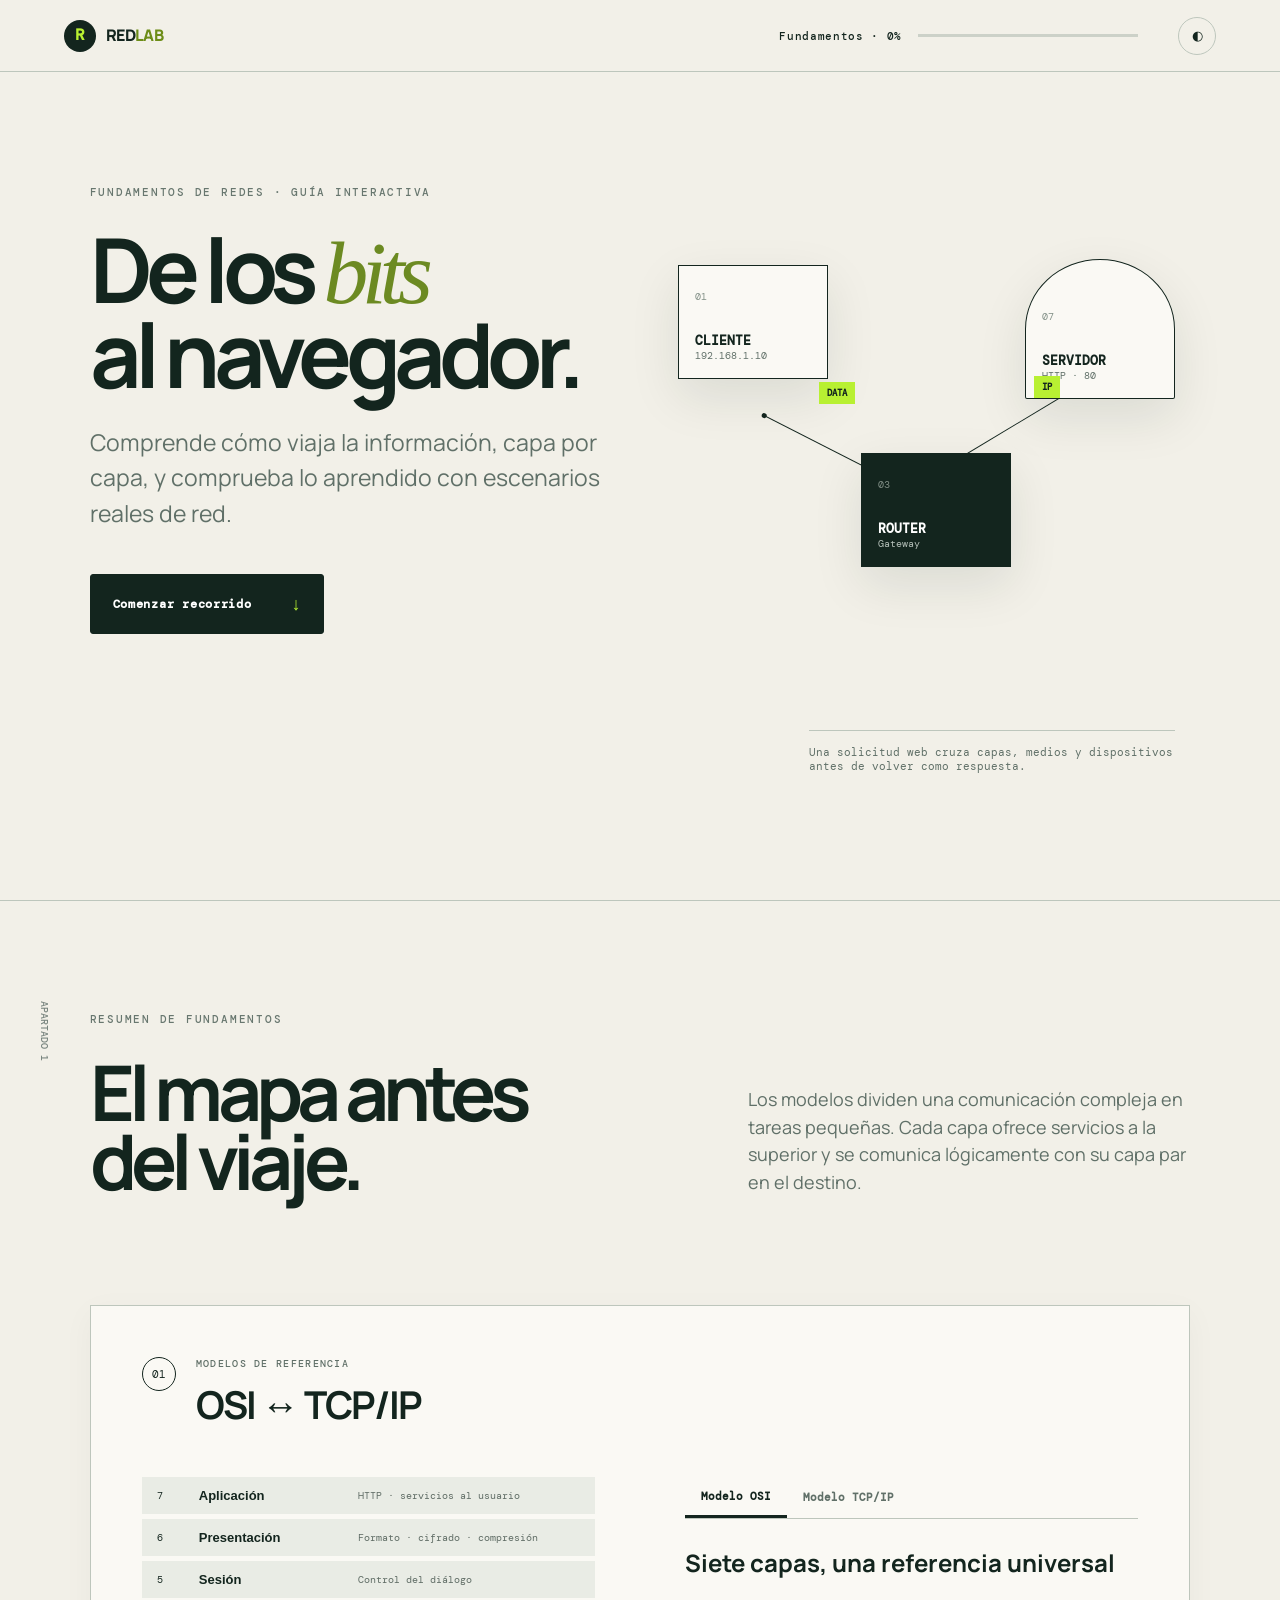
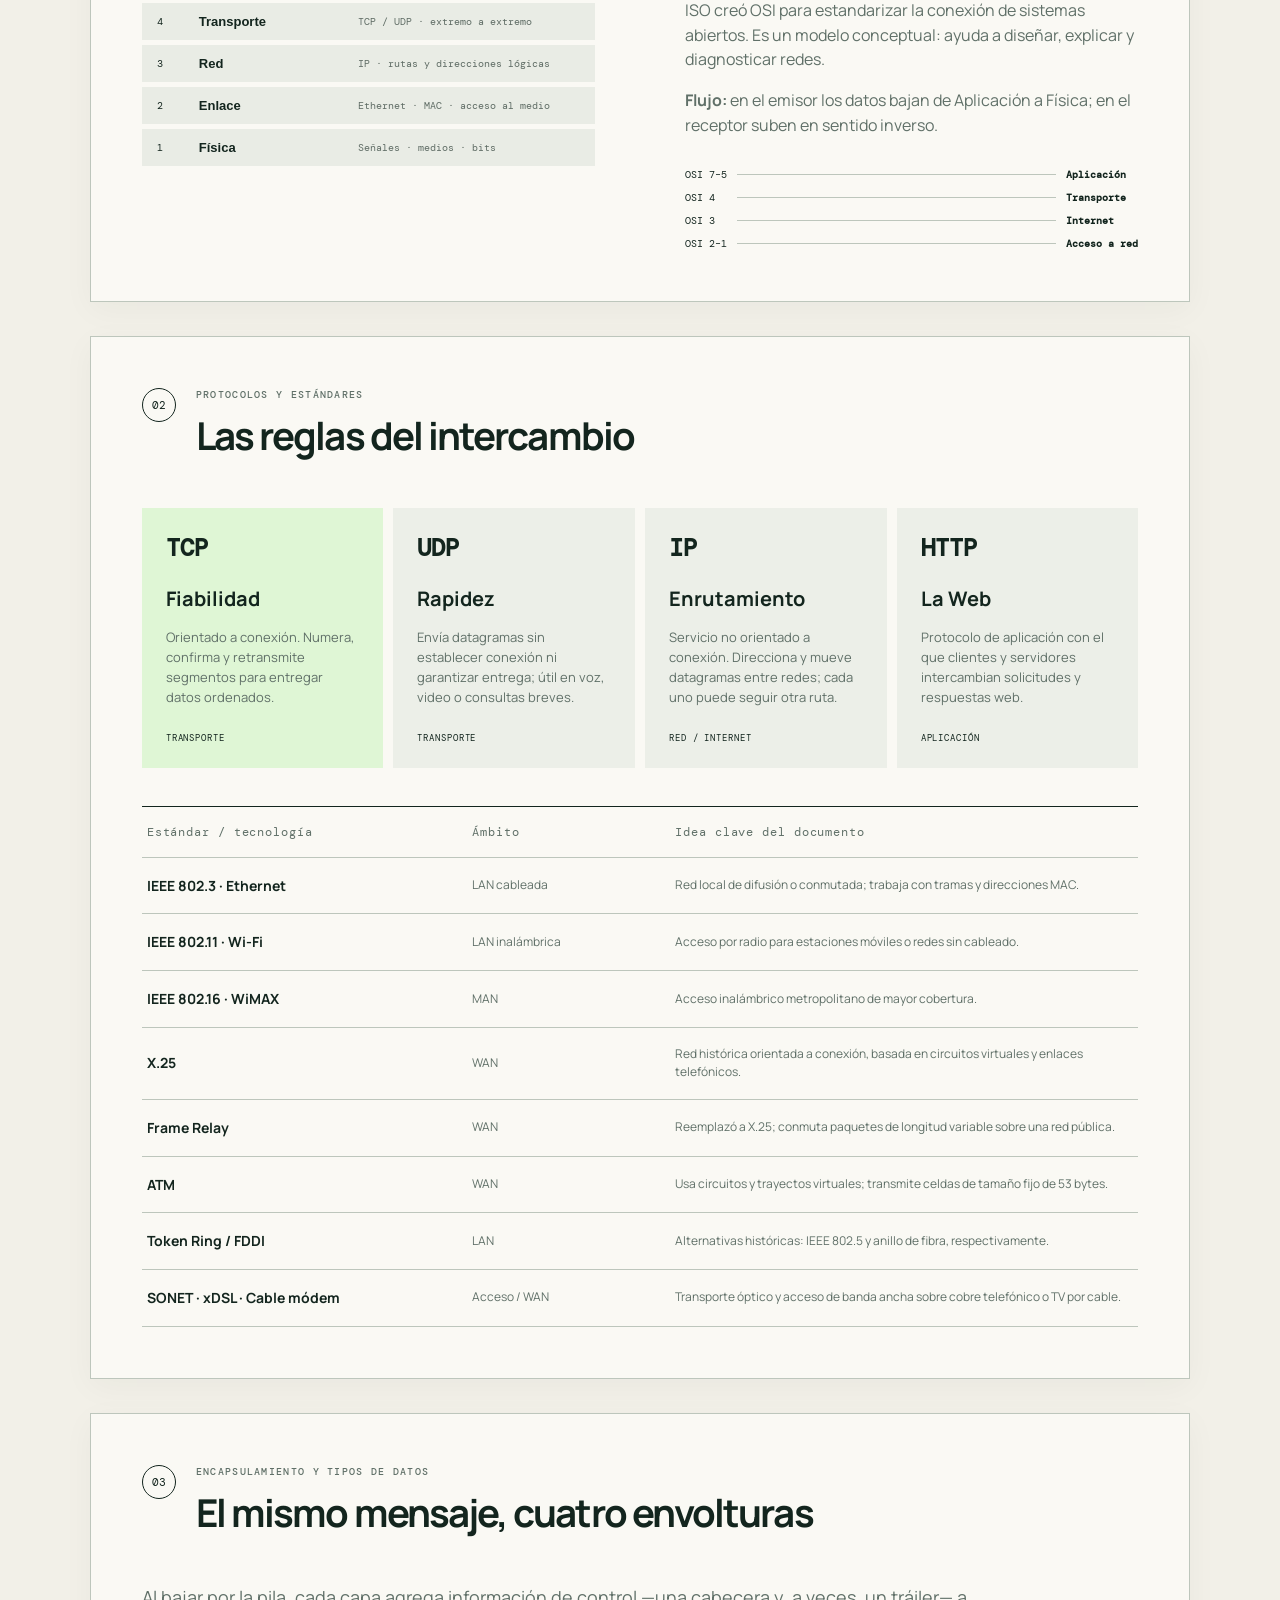
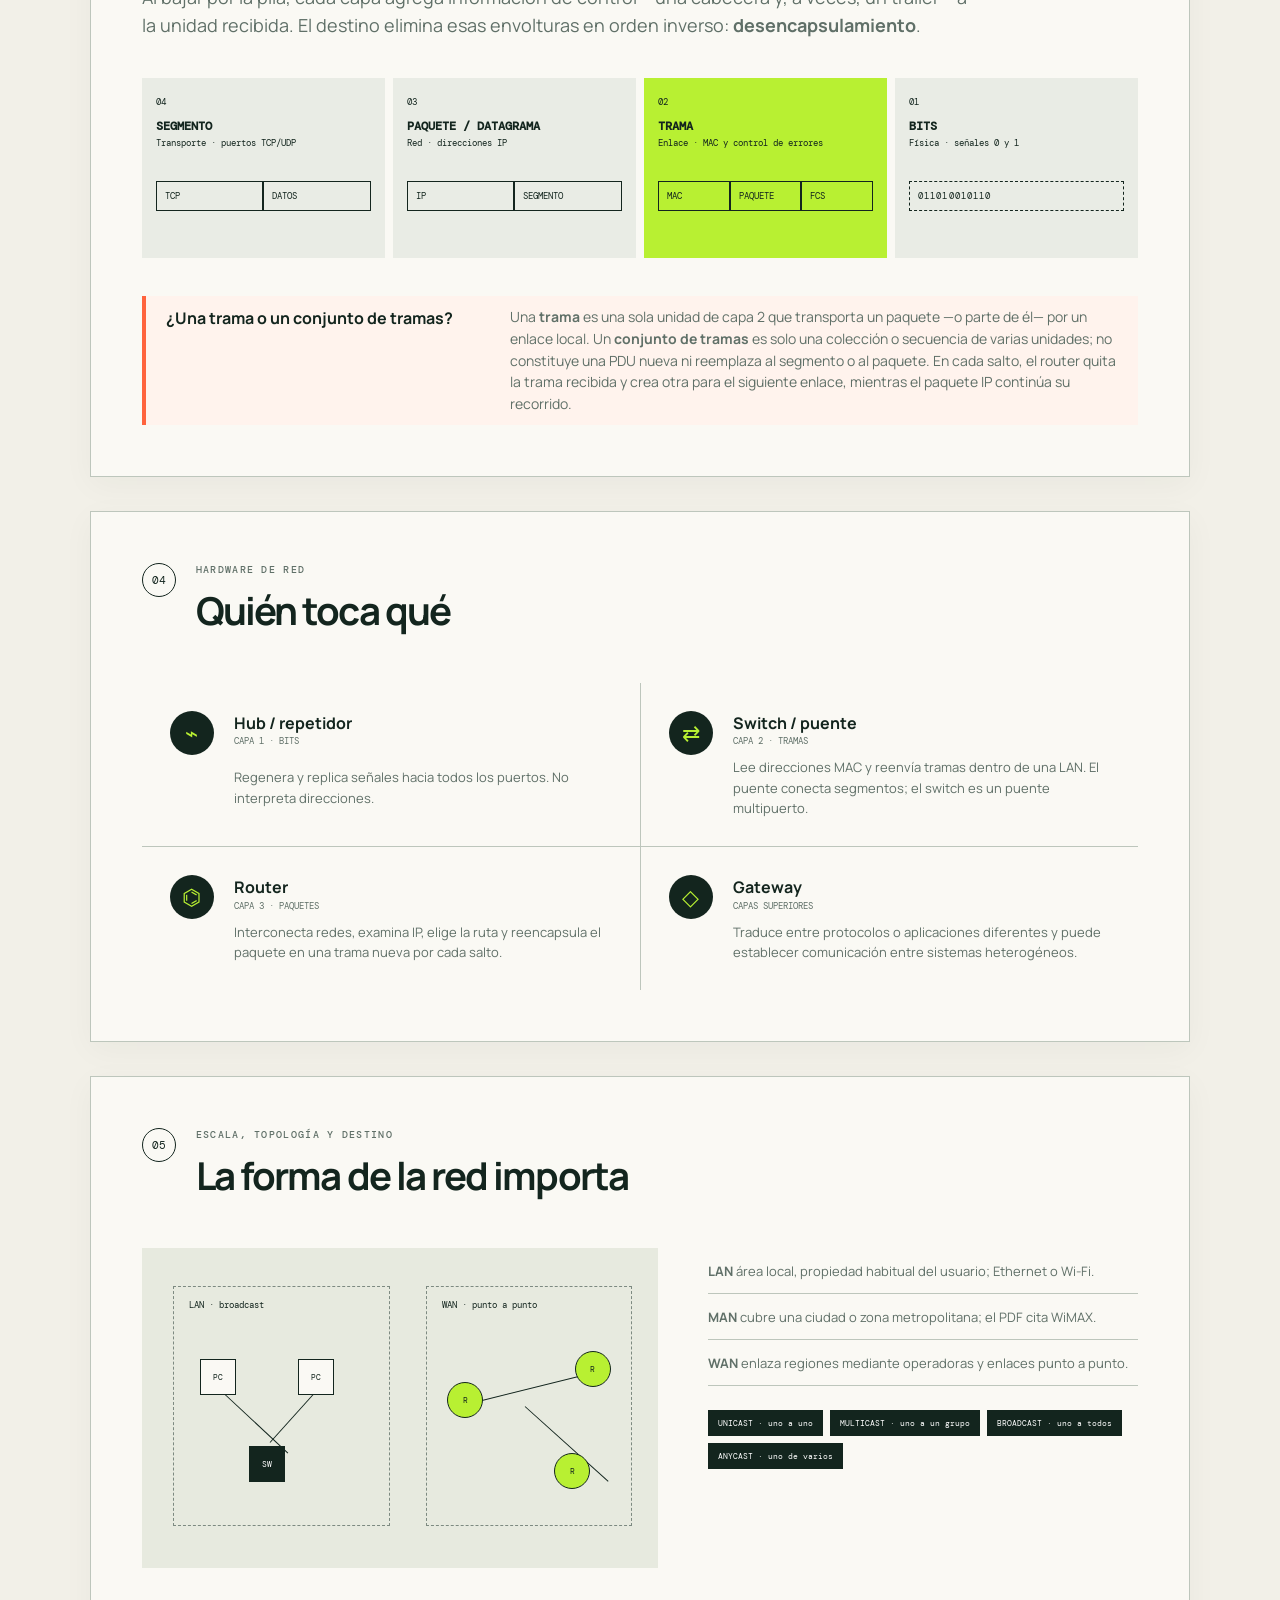
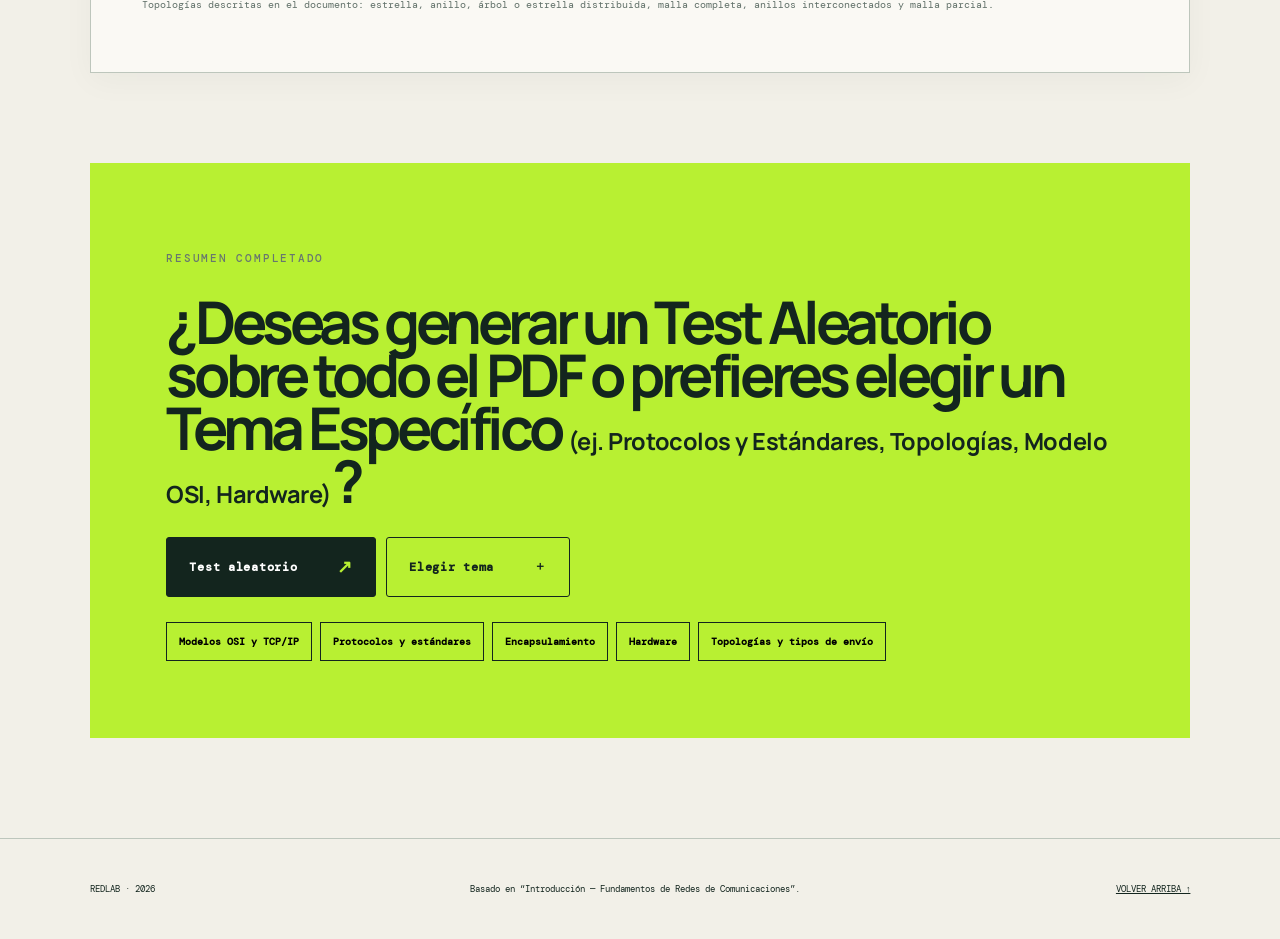
==== index.html @ c9859f7b "Create interactive networks study app" ====
<!doctype html>
<html lang="es">
<head>
  <meta charset="UTF-8" />
  <meta name="viewport" content="width=device-width, initial-scale=1.0" />
  <meta name="description" content="Aplicación interactiva de estudio basada en Introducción: Fundamentos de Redes de Comunicaciones." />
  <title>RedLab · Fundamentos de Redes</title>
  <link rel="preconnect" href="https://fonts.googleapis.com">
  <link rel="preconnect" href="https://fonts.gstatic.com" crossorigin>
  <link href="https://fonts.googleapis.com/css2?family=DM+Mono:wght@400;500&family=Manrope:wght@400;500;600;700;800&display=swap" rel="stylesheet">
  <link rel="stylesheet" href="styles.css" />
</head>
<body>
  <header class="topbar">
    <a class="brand" href="#inicio" aria-label="Ir al inicio"><span class="brand-mark">R</span><span>RED<span>LAB</span></span></a>
    <div class="progress-wrap" aria-label="Progreso de estudio">
      <span id="progressLabel">Fundamentos · 0%</span>
      <div class="progress"><span id="progressBar"></span></div>
    </div>
    <button class="icon-button" id="themeToggle" aria-label="Cambiar tema" title="Cambiar tema">◐</button>
  </header>

  <main>
    <section class="hero" id="inicio">
      <div class="hero-copy">
        <p class="eyebrow">FUNDAMENTOS DE REDES · GUÍA INTERACTIVA</p>
        <h1>De los <em>bits</em><br>al navegador.</h1>
        <p class="hero-lead">Comprende cómo viaja la información, capa por capa, y comprueba lo aprendido con escenarios reales de red.</p>
        <a class="primary-button" href="#fundamentos">Comenzar recorrido <span>↓</span></a>
      </div>
      <div class="hero-visual" aria-label="Animación del recorrido de un paquete por una red">
        <div class="node client"><span>01</span><b>CLIENTE</b><small>192.168.1.10</small></div>
        <div class="network-line line-a"><i></i></div>
        <div class="node router"><span>03</span><b>ROUTER</b><small>Gateway</small></div>
        <div class="network-line line-b"><i></i></div>
        <div class="node server"><span>07</span><b>SERVIDOR</b><small>HTTP · 80</small></div>
        <div class="packet packet-a">DATA</div><div class="packet packet-b">IP</div>
        <p class="visual-note">Una solicitud web cruza capas, medios y dispositivos antes de volver como respuesta.</p>
      </div>
    </section>

    <section class="section" id="fundamentos">
      <div class="section-number">APARTADO 1</div>
      <div class="section-heading">
        <p class="eyebrow">RESUMEN DE FUNDAMENTOS</p>
        <h2>El mapa antes<br>del viaje.</h2>
        <p>Los modelos dividen una comunicación compleja en tareas pequeñas. Cada capa ofrece servicios a la superior y se comunica lógicamente con su capa par en el destino.</p>
      </div>

      <article class="model-card">
        <div class="card-title"><span>01</span><div><p>MODELOS DE REFERENCIA</p><h3>OSI ↔ TCP/IP</h3></div></div>
        <div class="model-grid">
          <div class="osi-stack" id="osiStack">
            <button data-layer="7"><span>7</span><b>Aplicación</b><small>HTTP · servicios al usuario</small></button>
            <button data-layer="6"><span>6</span><b>Presentación</b><small>Formato · cifrado · compresión</small></button>
            <button data-layer="5"><span>5</span><b>Sesión</b><small>Control del diálogo</small></button>
            <button data-layer="4"><span>4</span><b>Transporte</b><small>TCP / UDP · extremo a extremo</small></button>
            <button data-layer="3"><span>3</span><b>Red</b><small>IP · rutas y direcciones lógicas</small></button>
            <button data-layer="2"><span>2</span><b>Enlace</b><small>Ethernet · MAC · acceso al medio</small></button>
            <button data-layer="1"><span>1</span><b>Física</b><small>Señales · medios · bits</small></button>
          </div>
          <div class="model-explain">
            <div class="tabs" role="tablist"><button class="active" data-model="osi">Modelo OSI</button><button data-model="tcpip">Modelo TCP/IP</button></div>
            <div id="modelText">
              <h4>Siete capas, una referencia universal</h4>
              <p>ISO creó OSI para estandarizar la conexión de sistemas abiertos. Es un modelo conceptual: ayuda a diseñar, explicar y diagnosticar redes.</p>
              <p><strong>Flujo:</strong> en el emisor los datos bajan de Aplicación a Física; en el receptor suben en sentido inverso.</p>
            </div>
            <div class="mapping" aria-label="Equivalencia entre modelos">
              <span>OSI 7–5</span><i></i><b>Aplicación</b>
              <span>OSI 4</span><i></i><b>Transporte</b>
              <span>OSI 3</span><i></i><b>Internet</b>
              <span>OSI 2–1</span><i></i><b>Acceso a red</b>
            </div>
          </div>
        </div>
      </article>

      <article class="content-block">
        <div class="card-title"><span>02</span><div><p>PROTOCOLOS Y ESTÁNDARES</p><h3>Las reglas del intercambio</h3></div></div>
        <div class="protocol-grid">
          <div class="protocol-card accent"><code>TCP</code><h4>Fiabilidad</h4><p>Orientado a conexión. Numera, confirma y retransmite segmentos para entregar datos ordenados.</p><small>TRANSPORTE</small></div>
          <div class="protocol-card"><code>UDP</code><h4>Rapidez</h4><p>Envía datagramas sin establecer conexión ni garantizar entrega; útil en voz, video o consultas breves.</p><small>TRANSPORTE</small></div>
          <div class="protocol-card"><code>IP</code><h4>Enrutamiento</h4><p>Servicio no orientado a conexión. Direcciona y mueve datagramas entre redes; cada uno puede seguir otra ruta.</p><small>RED / INTERNET</small></div>
          <div class="protocol-card"><code>HTTP</code><h4>La Web</h4><p>Protocolo de aplicación con el que clientes y servidores intercambian solicitudes y respuestas web.</p><small>APLICACIÓN</small></div>
        </div>
        <div class="standards-table">
          <div class="table-head"><span>Estándar / tecnología</span><span>Ámbito</span><span>Idea clave del documento</span></div>
          <div><b>IEEE 802.3 · Ethernet</b><span>LAN cableada</span><p>Red local de difusión o conmutada; trabaja con tramas y direcciones MAC.</p></div>
          <div><b>IEEE 802.11 · Wi‑Fi</b><span>LAN inalámbrica</span><p>Acceso por radio para estaciones móviles o redes sin cableado.</p></div>
          <div><b>IEEE 802.16 · WiMAX</b><span>MAN</span><p>Acceso inalámbrico metropolitano de mayor cobertura.</p></div>
          <div><b>X.25</b><span>WAN</span><p>Red histórica orientada a conexión, basada en circuitos virtuales y enlaces telefónicos.</p></div>
          <div><b>Frame Relay</b><span>WAN</span><p>Reemplazó a X.25; conmuta paquetes de longitud variable sobre una red pública.</p></div>
          <div><b>ATM</b><span>WAN</span><p>Usa circuitos y trayectos virtuales; transmite celdas de tamaño fijo de 53 bytes.</p></div>
          <div><b>Token Ring / FDDI</b><span>LAN</span><p>Alternativas históricas: IEEE 802.5 y anillo de fibra, respectivamente.</p></div>
          <div><b>SONET · xDSL · Cable módem</b><span>Acceso / WAN</span><p>Transporte óptico y acceso de banda ancha sobre cobre telefónico o TV por cable.</p></div>
        </div>
      </article>

      <article class="content-block encapsulation">
        <div class="card-title"><span>03</span><div><p>ENCAPSULAMIENTO Y TIPOS DE DATOS</p><h3>El mismo mensaje, cuatro envolturas</h3></div></div>
        <p class="wide-copy">Al bajar por la pila, cada capa agrega información de control —una cabecera y, a veces, un tráiler— a la unidad recibida. El destino elimina esas envolturas en orden inverso: <strong>desencapsulamiento</strong>.</p>
        <div class="pdu-flow">
          <div><span>04</span><b>SEGMENTO</b><small>Transporte · puertos TCP/UDP</small><i class="segment-shape"><u>TCP</u><u>DATOS</u></i></div>
          <div><span>03</span><b>PAQUETE / DATAGRAMA</b><small>Red · direcciones IP</small><i class="packet-shape"><u>IP</u><u>SEGMENTO</u></i></div>
          <div class="highlight"><span>02</span><b>TRAMA</b><small>Enlace · MAC y control de errores</small><i class="frame-shape"><u>MAC</u><u>PAQUETE</u><u>FCS</u></i></div>
          <div><span>01</span><b>BITS</b><small>Física · señales 0 y 1</small><i class="bits-shape">011010010110</i></div>
        </div>
        <div class="callout"><b>¿Una trama o un conjunto de tramas?</b><p>Una <strong>trama</strong> es una sola unidad de capa 2 que transporta un paquete —o parte de él— por un enlace local. Un <strong>conjunto de tramas</strong> es solo una colección o secuencia de varias unidades; no constituye una PDU nueva ni reemplaza al segmento o al paquete. En cada salto, el router quita la trama recibida y crea otra para el siguiente enlace, mientras el paquete IP continúa su recorrido.</p></div>
      </article>

      <article class="content-block">
        <div class="card-title"><span>04</span><div><p>HARDWARE DE RED</p><h3>Quién toca qué</h3></div></div>
        <div class="device-map">
          <div class="device"><span class="device-icon">⌁</span><div><b>Hub / repetidor</b><small>CAPA 1 · BITS</small></div><p>Regenera y replica señales hacia todos los puertos. No interpreta direcciones.</p></div>
          <div class="device"><span class="device-icon">⇄</span><div><b>Switch / puente</b><small>CAPA 2 · TRAMAS</small></div><p>Lee direcciones MAC y reenvía tramas dentro de una LAN. El puente conecta segmentos; el switch es un puente multipuerto.</p></div>
          <div class="device"><span class="device-icon">⌬</span><div><b>Router</b><small>CAPA 3 · PAQUETES</small></div><p>Interconecta redes, examina IP, elige la ruta y reencapsula el paquete en una trama nueva por cada salto.</p></div>
          <div class="device"><span class="device-icon">◇</span><div><b>Gateway</b><small>CAPAS SUPERIORES</small></div><p>Traduce entre protocolos o aplicaciones diferentes y puede establecer comunicación entre sistemas heterogéneos.</p></div>
        </div>
      </article>

      <article class="content-block topology-block">
        <div class="card-title"><span>05</span><div><p>ESCALA, TOPOLOGÍA Y DESTINO</p><h3>La forma de la red importa</h3></div></div>
        <div class="topology-layout">
          <div class="mini-network" aria-label="Diagrama LAN conectada a WAN">
            <div class="lan-zone"><b>LAN · broadcast</b><i class="pc p1">PC</i><i class="pc p2">PC</i><i class="switch-dot">SW</i><span class="wire w1"></span><span class="wire w2"></span></div>
            <div class="wan-zone"><b>WAN · punto a punto</b><i class="r r1">R</i><i class="r r2">R</i><i class="r r3">R</i><span class="route rt1"></span><span class="route rt2"></span></div>
          </div>
          <div class="destination-list">
            <p><b>LAN</b> área local, propiedad habitual del usuario; Ethernet o Wi‑Fi.</p>
            <p><b>MAN</b> cubre una ciudad o zona metropolitana; el PDF cita WiMAX.</p>
            <p><b>WAN</b> enlaza regiones mediante operadoras y enlaces punto a punto.</p>
            <div class="chips"><span>UNICAST · uno a uno</span><span>MULTICAST · uno a un grupo</span><span>BROADCAST · uno a todos</span><span>ANYCAST · uno de varios</span></div>
          </div>
        </div>
        <p class="footnote">Topologías descritas en el documento: estrella, anillo, árbol o estrella distribuida, malla completa, anillos interconectados y malla parcial.</p>
      </article>

      <div class="checkpoint" id="checkpoint">
        <p class="eyebrow">RESUMEN COMPLETADO</p>
        <h2>¿Deseas generar un Test Aleatorio sobre todo el PDF o prefieres elegir un Tema Específico <small>(ej. Protocolos y Estándares, Topologías, Modelo OSI, Hardware)</small>?</h2>
        <div class="choice-row">
          <button class="primary-button" data-choice="aleatorio">Test aleatorio <span>↗</span></button>
          <button class="secondary-button" id="showTopics">Elegir tema <span>＋</span></button>
        </div>
        <div class="topic-picker" id="topicPicker" hidden>
          <button data-choice="modelos">Modelos OSI y TCP/IP</button><button data-choice="protocolos">Protocolos y estándares</button><button data-choice="encapsulamiento">Encapsulamiento</button><button data-choice="hardware">Hardware</button><button data-choice="topologias">Topologías y tipos de envío</button>
        </div>
      </div>
    </section>

    <section class="section test-section" id="evaluacion" hidden>
      <div class="section-number">APARTADO 2</div>
      <div class="test-header"><div><p class="eyebrow">MÓDULO DE TEST Y EVALUACIÓN</p><h2 id="testTitle">Test aleatorio</h2></div><div class="score-pill"><span id="answeredCount">0</span>/<span id="questionCount">0</span> respondidas</div></div>
      <form id="quizForm" novalidate><div id="questions"></div><button class="primary-button submit-test" type="submit">Validar respuestas <span>→</span></button></form>
      <div id="results" hidden></div>
    </section>
  </main>

  <footer><span>REDLAB · 2026</span><p>Basado en “Introducción — Fundamentos de Redes de Comunicaciones”.</p><a href="#inicio">VOLVER ARRIBA ↑</a></footer>
  <script src="app.js"></script>
</body>
</html>
---- styles.css ----
:root{--ink:#13251e;--paper:#f2f0e8;--surface:#faf9f4;--green:#b8f032;--mint:#dff6d5;--line:#bdc6bc;--muted:#607068;--orange:#ff633d;--shadow:0 18px 50px rgba(19,37,30,.1)}*{box-sizing:border-box}html{scroll-behavior:smooth}body{margin:0;background:var(--paper);color:var(--ink);font-family:Manrope,sans-serif;line-height:1.55}.topbar{position:sticky;top:0;z-index:20;height:72px;display:flex;align-items:center;gap:40px;padding:0 max(24px,5vw);background:rgba(242,240,232,.9);backdrop-filter:blur(16px);border-bottom:1px solid var(--line)}.brand{display:flex;align-items:center;gap:10px;color:var(--ink);text-decoration:none;font-weight:800;letter-spacing:-.04em}.brand>span:last-child span{color:#6d8d18}.brand-mark{display:grid;place-items:center;width:32px;height:32px;background:var(--ink);color:var(--green);border-radius:50%;font-family:'DM Mono'}.progress-wrap{margin-left:auto;display:flex;align-items:center;gap:16px;font:500 11px 'DM Mono';letter-spacing:.06em}.progress{width:min(220px,20vw);height:3px;background:#ccd1c8}.progress span{display:block;width:0;height:100%;background:var(--ink);transition:.2s}.icon-button{border:1px solid var(--line);background:transparent;border-radius:50%;width:38px;height:38px;cursor:pointer;color:inherit}.hero{min-height:calc(100vh - 72px);display:grid;grid-template-columns:1.05fr .95fr;padding:8vw max(24px,7vw) 6vw;overflow:hidden}.eyebrow{font:500 11px 'DM Mono';letter-spacing:.16em;color:#68776f}.hero h1,.section-heading h2,.checkpoint h2,.test-header h2{font-size:clamp(52px,7vw,108px);line-height:.9;letter-spacing:-.075em;margin:30px 0}.hero h1 em{font-family:Georgia,serif;font-weight:400;color:#6c8a22}.hero-lead{max-width:570px;font-size:clamp(18px,1.8vw,25px);color:var(--muted);margin-bottom:42px}.primary-button,.secondary-button{display:inline-flex;align-items:center;justify-content:space-between;gap:40px;padding:17px 22px;border:1px solid var(--ink);background:var(--ink);color:white;border-radius:3px;text-decoration:none;font:700 12px 'DM Mono';letter-spacing:.06em;cursor:pointer}.primary-button:hover{background:#294538}.primary-button span{color:var(--green);font-size:18px}.secondary-button{background:transparent;color:var(--ink)}.hero-visual{position:relative;min-height:530px}.node{position:absolute;width:150px;padding:16px;border:1px solid var(--ink);background:var(--surface);box-shadow:var(--shadow);z-index:2}.node span{font:10px 'DM Mono';color:#829087}.node b,.node small{display:block}.node b{margin-top:25px;font:700 13px 'DM Mono'}.node small{color:var(--muted);font:10px 'DM Mono'}.client{left:2%;top:14%}.router{left:37%;top:43%;background:var(--ink);color:white}.router small{color:#b6c1ba}.server{right:3%;top:13%;border-radius:50% 50% 2px 2px;padding-top:42px}.network-line{position:absolute;height:1px;background:var(--ink);transform-origin:left}.line-a{width:48%;left:18%;top:37%;transform:rotate(27deg)}.line-b{width:44%;left:51%;top:46%;transform:rotate(-31deg)}.network-line:before,.network-line:after{content:"";position:absolute;width:5px;height:5px;background:var(--ink);border-radius:50%;top:-2px}.network-line:after{right:0}.packet{position:absolute;z-index:3;padding:5px 8px;background:var(--green);font:600 9px 'DM Mono';animation:float 3s ease-in-out infinite}.packet-a{left:29%;top:32%}.packet-b{right:25%;top:31%;animation-delay:1s}.visual-note{position:absolute;bottom:6%;right:3%;width:70%;font:11px 'DM Mono';color:var(--muted);border-top:1px solid var(--line);padding-top:14px}@keyframes float{50%{transform:translateY(-10px)}}.section{padding:100px max(24px,7vw);border-top:1px solid var(--line)}.section-number{font:500 10px 'DM Mono';writing-mode:vertical-rl;float:left;margin-left:-4vw;color:#78847e}.section-heading{display:grid;grid-template-columns:1.2fr 1fr;column-gap:10vw;margin-bottom:90px}.section-heading .eyebrow{grid-column:1/-1}.section-heading h2{font-size:clamp(50px,6vw,88px);margin:20px 0}.section-heading>p:last-child{align-self:end;color:var(--muted);font-size:18px;max-width:480px}.model-card,.content-block{background:var(--surface);border:1px solid var(--line);margin:0 0 34px;padding:clamp(24px,4vw,58px);box-shadow:0 8px 30px rgba(24,40,32,.04)}.card-title{display:flex;gap:20px;align-items:flex-start;margin-bottom:42px}.card-title>span{display:grid;place-items:center;width:34px;height:34px;border:1px solid var(--ink);border-radius:50%;font:11px 'DM Mono'}.card-title p{margin:0;font:500 10px 'DM Mono';letter-spacing:.13em;color:var(--muted)}.card-title h3{margin:5px 0 0;font-size:clamp(26px,3vw,42px);letter-spacing:-.05em}.model-grid{display:grid;grid-template-columns:1fr 1fr;gap:7vw}.osi-stack{display:flex;flex-direction:column;gap:5px}.osi-stack button{display:grid;grid-template-columns:42px 1fr 1.4fr;align-items:center;padding:11px 15px;border:0;background:#e9ece5;text-align:left;color:var(--ink);cursor:pointer}.osi-stack button:hover,.osi-stack button.active{background:var(--green)}.osi-stack span,.osi-stack small{font:10px 'DM Mono'}.osi-stack b{font-size:13px}.osi-stack small{color:#5f6c65}.tabs{display:flex;border-bottom:1px solid var(--line);margin-bottom:30px}.tabs button{border:0;background:transparent;padding:12px 16px;font:600 11px 'DM Mono';color:var(--muted);cursor:pointer}.tabs button.active{color:var(--ink);border-bottom:3px solid var(--ink)}.model-explain h4{font-size:24px;line-height:1.2;margin:20px 0}.model-explain p{color:var(--muted)}.mapping{display:grid;grid-template-columns:auto 1fr auto;gap:10px;align-items:center;margin-top:30px;font:10px 'DM Mono'}.mapping i{height:1px;background:var(--line)}.protocol-grid{display:grid;grid-template-columns:repeat(4,1fr);gap:10px}.protocol-card{padding:24px;background:#ecefe8;min-height:260px;display:flex;flex-direction:column}.protocol-card.accent{background:var(--mint)}.protocol-card code{font:700 24px 'DM Mono'}.protocol-card h4{font-size:20px;margin:20px 0 0}.protocol-card p{font-size:13px;color:var(--muted)}.protocol-card small{margin-top:auto;font:9px 'DM Mono';letter-spacing:.1em}.standards-table{margin-top:38px;border-top:1px solid var(--ink)}.standards-table>div{display:grid;grid-template-columns:1fr .6fr 1.5fr;gap:20px;padding:17px 5px;border-bottom:1px solid var(--line);align-items:center}.standards-table b{font-size:14px}.standards-table span,.standards-table p{font-size:12px;margin:0;color:var(--muted)}.standards-table .table-head{font:9px 'DM Mono';letter-spacing:.1em}.wide-copy{max-width:840px;font-size:18px;color:var(--muted)}.pdu-flow{display:grid;grid-template-columns:repeat(4,1fr);gap:8px;margin:38px 0}.pdu-flow>div{padding:18px 14px;background:#e9ece5;min-height:180px}.pdu-flow>div.highlight{background:var(--green)}.pdu-flow span,.pdu-flow small{display:block;font:9px 'DM Mono'}.pdu-flow b{display:block;font:600 12px 'DM Mono';margin:10px 0 3px}.pdu-flow i{display:flex;margin-top:32px;font-style:normal;font:9px 'DM Mono'}.pdu-flow u{text-decoration:none;padding:8px;border:1px solid var(--ink);flex:1}.bits-shape{letter-spacing:.12em;border:1px dashed var(--ink);padding:8px}.callout{display:grid;grid-template-columns:1fr 2fr;gap:40px;border-left:4px solid var(--orange);padding:10px 20px;background:#fff3ed}.callout p{margin:0;color:var(--muted);font-size:14px}.device-map{display:grid;grid-template-columns:1fr 1fr;gap:1px;background:var(--line)}.device{background:var(--surface);padding:28px;display:grid;grid-template-columns:54px 1fr;gap:10px}.device-icon{grid-row:1/3;display:grid;place-items:center;width:44px;height:44px;border-radius:50%;background:var(--ink);color:var(--green);font-size:22px}.device b,.device small{display:block}.device small{font:9px 'DM Mono';color:var(--muted)}.device p{margin:0;color:var(--muted);font-size:13px}.topology-layout{display:grid;grid-template-columns:1.2fr 1fr;gap:50px}.mini-network{position:relative;height:320px;background:#e7eadf;overflow:hidden}.lan-zone,.wan-zone{position:absolute;border:1px dashed #7d8a81}.lan-zone{left:6%;top:12%;width:42%;height:75%}.wan-zone{right:5%;top:12%;width:40%;height:75%}.lan-zone>b,.wan-zone>b{position:absolute;top:12px;left:15px;font:9px 'DM Mono'}.pc,.switch-dot,.r{position:absolute;display:grid;place-items:center;width:36px;height:36px;background:var(--surface);border:1px solid var(--ink);font:8px 'DM Mono';font-style:normal;z-index:2}.p1{left:12%;top:30%}.p2{left:58%;top:30%}.switch-dot{left:35%;bottom:18%;background:var(--ink);color:white}.wire,.route{position:absolute;height:1px;background:var(--ink);transform-origin:left}.w1{left:24%;top:45%;width:40%;transform:rotate(43deg)}.w2{left:45%;top:65%;width:35%;transform:rotate(-48deg)}.r{border-radius:50%;background:var(--green)}.r1{left:10%;top:40%}.r2{right:10%;top:27%}.r3{right:20%;bottom:15%}.route{left:25%;top:48%;width:55%;transform:rotate(-14deg)}.rt2{left:48%;top:50%;transform:rotate(42deg)}.destination-list p{padding-bottom:12px;border-bottom:1px solid var(--line);font-size:13px;color:var(--muted)}.chips{display:flex;flex-wrap:wrap;gap:7px;margin-top:24px}.chips span{background:var(--ink);color:white;padding:8px 10px;font:8px 'DM Mono'}.footnote{font:10px 'DM Mono';color:var(--muted);margin-top:30px}.checkpoint{margin-top:90px;padding:clamp(30px,6vw,80px);background:var(--green)}.checkpoint h2{font-size:clamp(32px,4.6vw,68px);max-width:1100px}.checkpoint h2 small{font-size:.4em;letter-spacing:-.02em}.choice-row{display:flex;gap:10px;flex-wrap:wrap}.topic-picker{display:flex;flex-wrap:wrap;gap:8px;margin-top:25px}.topic-picker button{padding:12px;border:1px solid var(--ink);background:transparent;font:600 10px 'DM Mono';cursor:pointer}.topic-picker button:hover{background:var(--ink);color:white}.test-section{background:var(--ink);color:#eef5ef}.test-header{display:flex;justify-content:space-between;align-items:flex-end;margin-bottom:60px}.test-header h2{font-size:clamp(40px,6vw,80px);margin:15px 0}.score-pill{border:1px solid #698077;border-radius:30px;padding:11px 18px;font:11px 'DM Mono'}.question-card{background:#f5f4ed;color:var(--ink);padding:clamp(24px,4vw,48px);margin-bottom:14px}.question-meta{display:flex;justify-content:space-between;font:9px 'DM Mono';color:var(--muted);letter-spacing:.12em}.question-card h3{font-size:clamp(18px,2vw,27px);max-width:850px;margin:25px 0}.options{display:grid;gap:8px}.option{display:flex;gap:14px;padding:13px;border:1px solid var(--line);cursor:pointer}.option:has(input:checked){border-color:var(--ink);background:var(--mint)}.option input{accent-color:var(--ink)}.question-card input[type=text],.question-card textarea{width:100%;border:0;border-bottom:1px solid var(--ink);background:transparent;padding:14px 3px;font:14px Manrope;outline:none}.question-card textarea{border:1px solid var(--line);min-height:120px;padding:14px;resize:vertical}.submit-test{margin-top:25px;background:var(--green);color:var(--ink)}.results-panel{background:var(--surface);color:var(--ink);padding:clamp(30px,5vw,70px)}.grade{font-size:clamp(70px,12vw,150px);font-weight:800;letter-spacing:-.08em;line-height:1}.feedback-item{padding:18px 0;border-top:1px solid var(--line)}.feedback-item.correct b{color:#3e7412}.feedback-item.incorrect b{color:#b43d24}.feedback-item p{margin:5px 0;color:var(--muted);font-size:13px}footer{display:flex;justify-content:space-between;align-items:center;padding:35px max(24px,7vw);font:9px 'DM Mono';border-top:1px solid var(--line)}footer a{color:inherit}body.dark{--ink:#eaf1eb;--paper:#122019;--surface:#1b2b23;--line:#45584e;--muted:#a8b6ae;--mint:#2d4b35;--shadow:none}body.dark .protocol-card,body.dark .pdu-flow>div,body.dark .mini-network{background:#25372e}body.dark .checkpoint{color:#13251e}body.dark .question-card,body.dark .results-panel{background:#edf0e8;color:#13251e}body.dark .topbar{background:rgba(18,32,25,.9)}
@media(max-width:900px){.hero{grid-template-columns:1fr}.hero-visual{min-height:420px}.section-heading,.model-grid,.topology-layout{grid-template-columns:1fr}.section-heading>p:last-child{align-self:auto}.protocol-grid,.pdu-flow{grid-template-columns:1fr 1fr}.section-number{display:none}.test-header{align-items:flex-start;flex-direction:column}.standards-table>div{grid-template-columns:1fr}.table-head{display:none}}
@media(max-width:600px){.topbar{gap:12px;padding:0 15px}.progress-wrap{display:none}.hero,.section{padding-left:18px;padding-right:18px}.hero h1{font-size:58px}.hero-visual{min-height:340px}.node{width:115px;padding:11px}.router{left:31%}.protocol-grid,.pdu-flow,.device-map{grid-template-columns:1fr}.pdu-flow>div{min-height:auto}.callout{grid-template-columns:1fr}.choice-row{flex-direction:column}.choice-row button{width:100%}.standards-table>div{gap:5px}.topology-layout{gap:20px}footer{align-items:flex-start;gap:15px;flex-direction:column}}
@media(prefers-reduced-motion:reduce){html{scroll-behavior:auto}.packet{animation:none}}
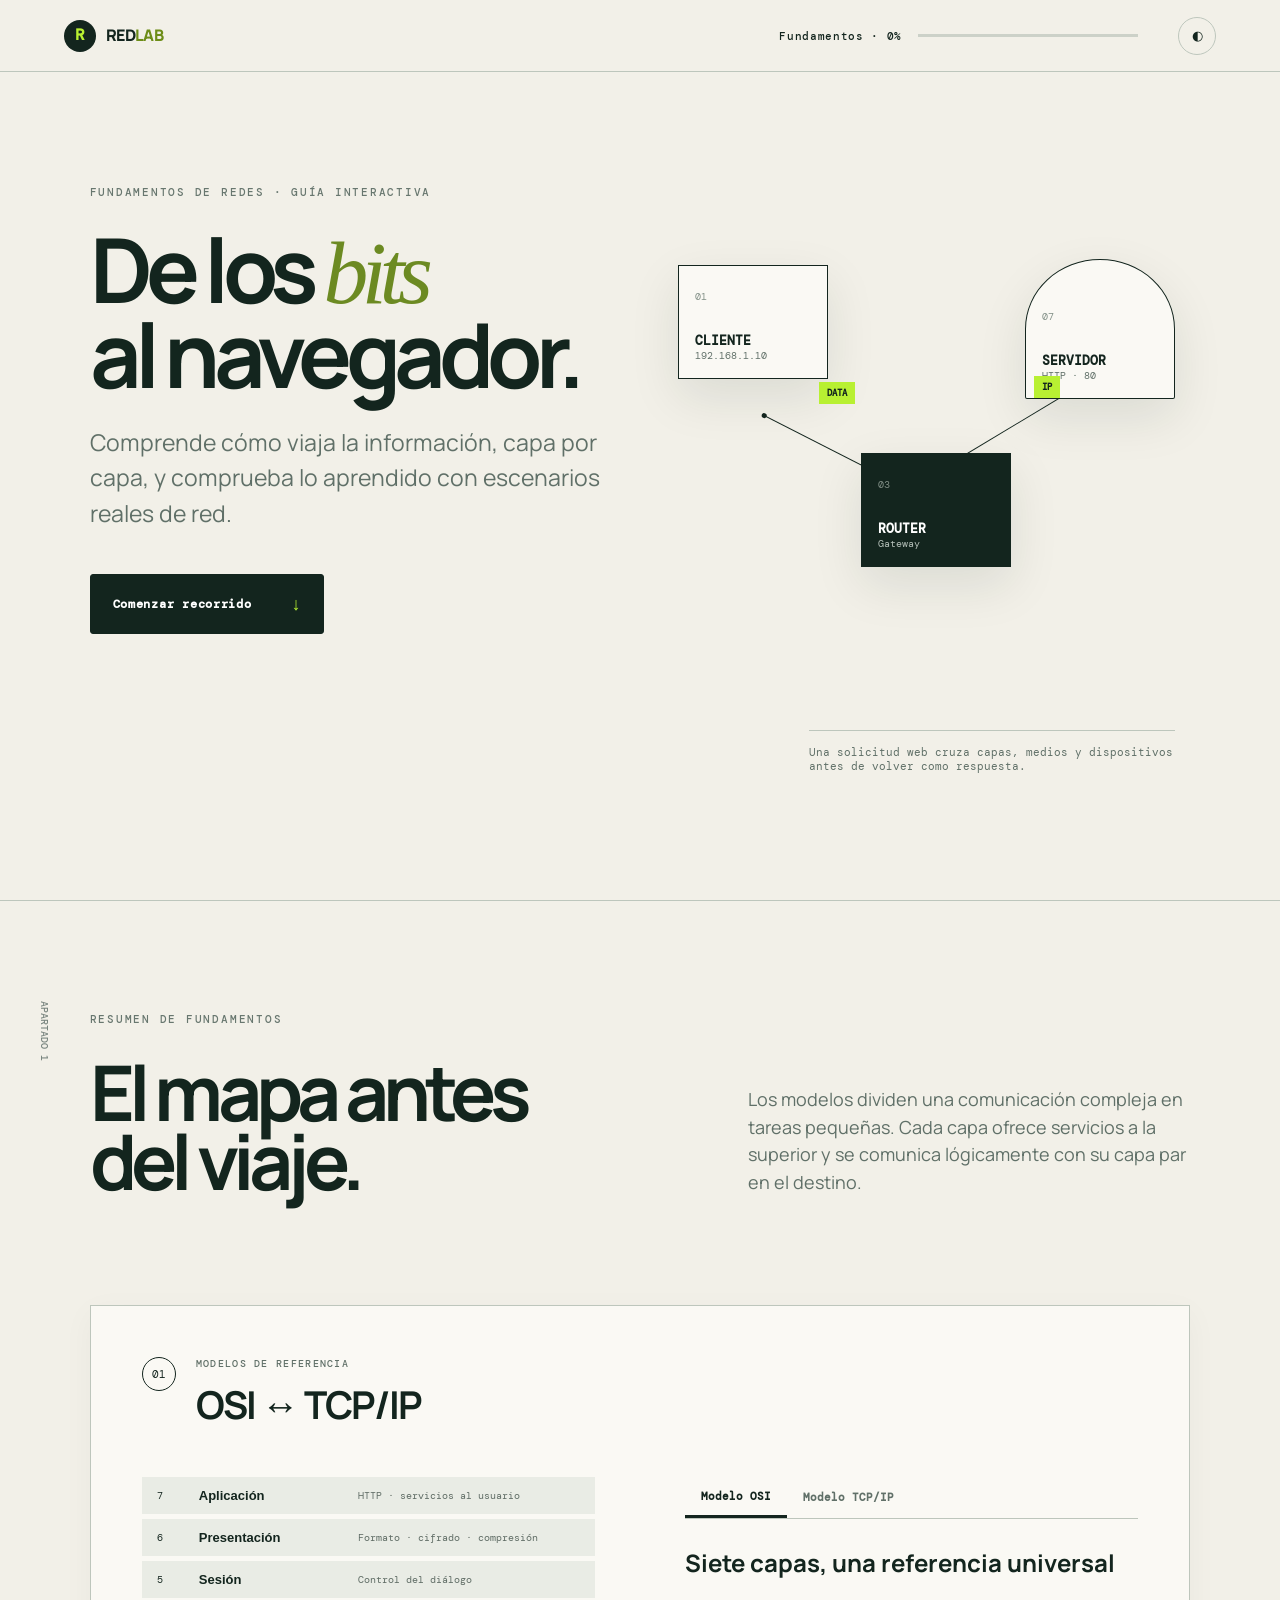
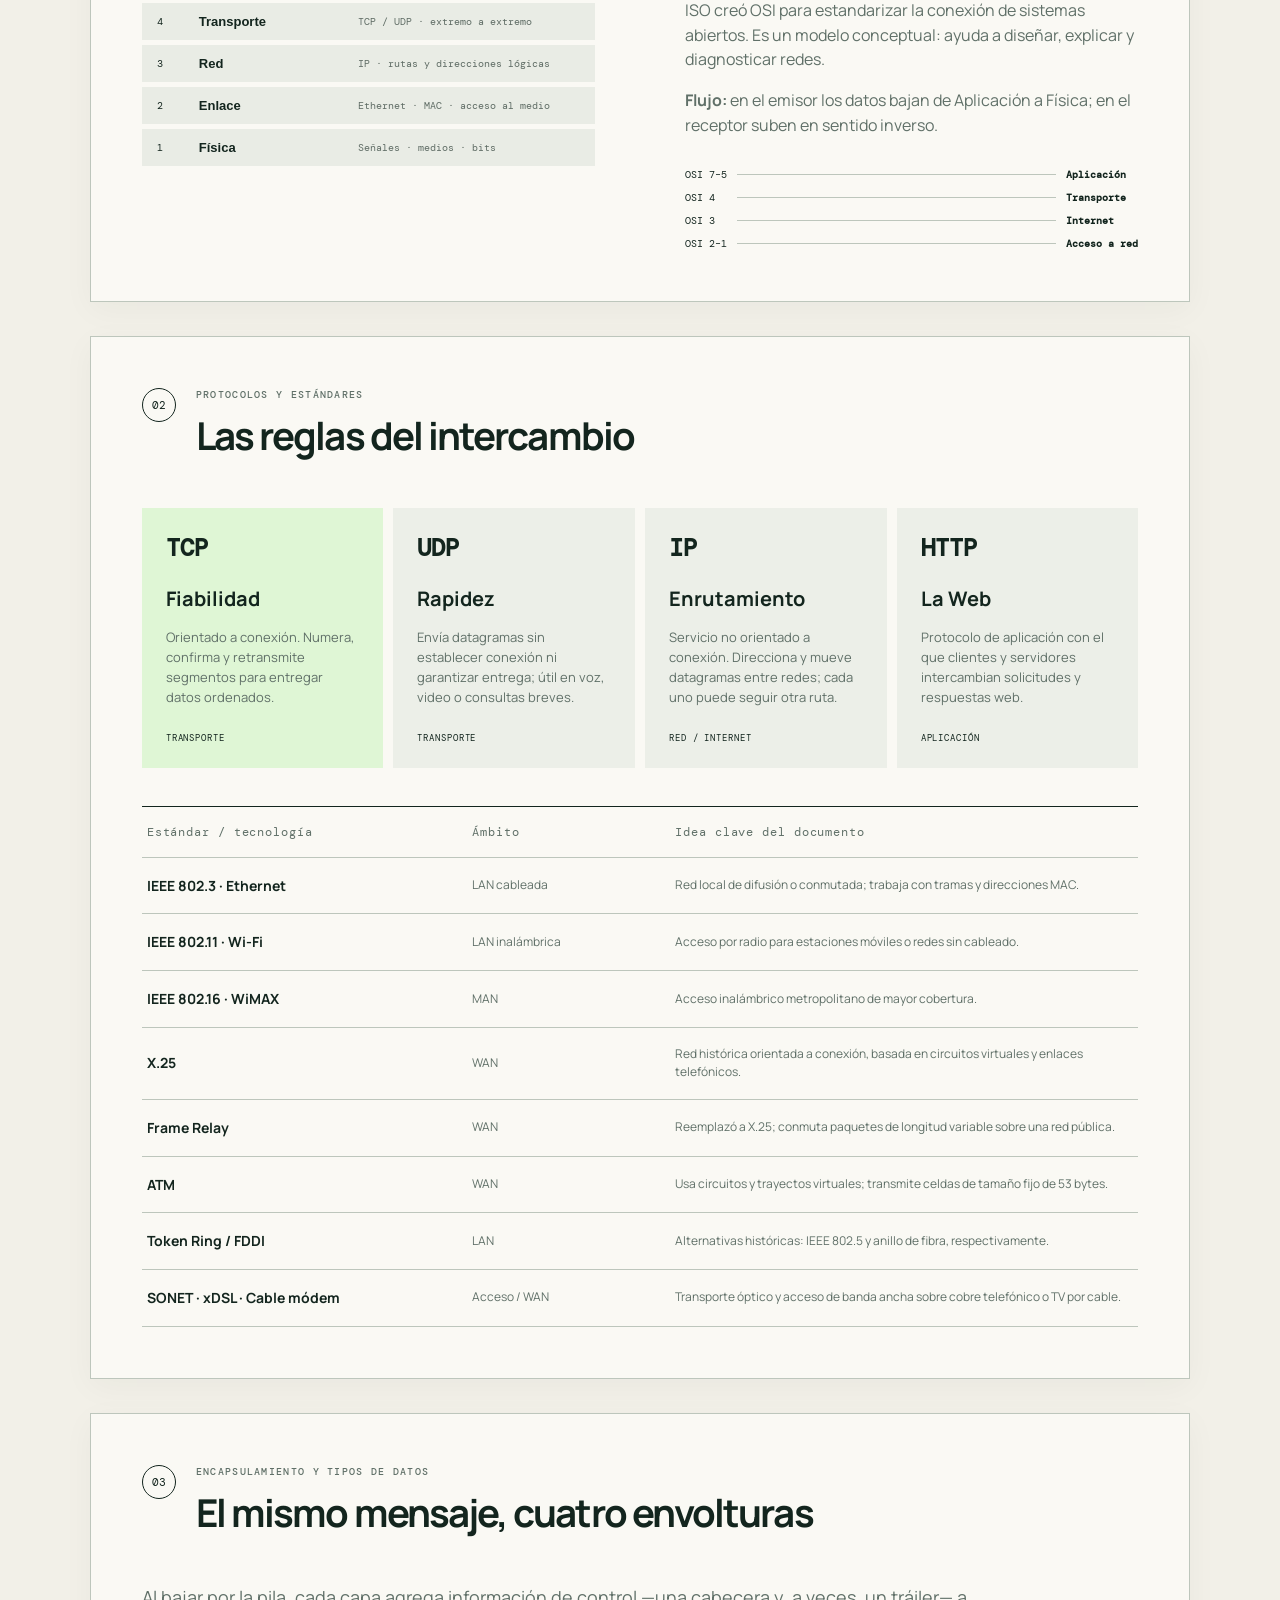
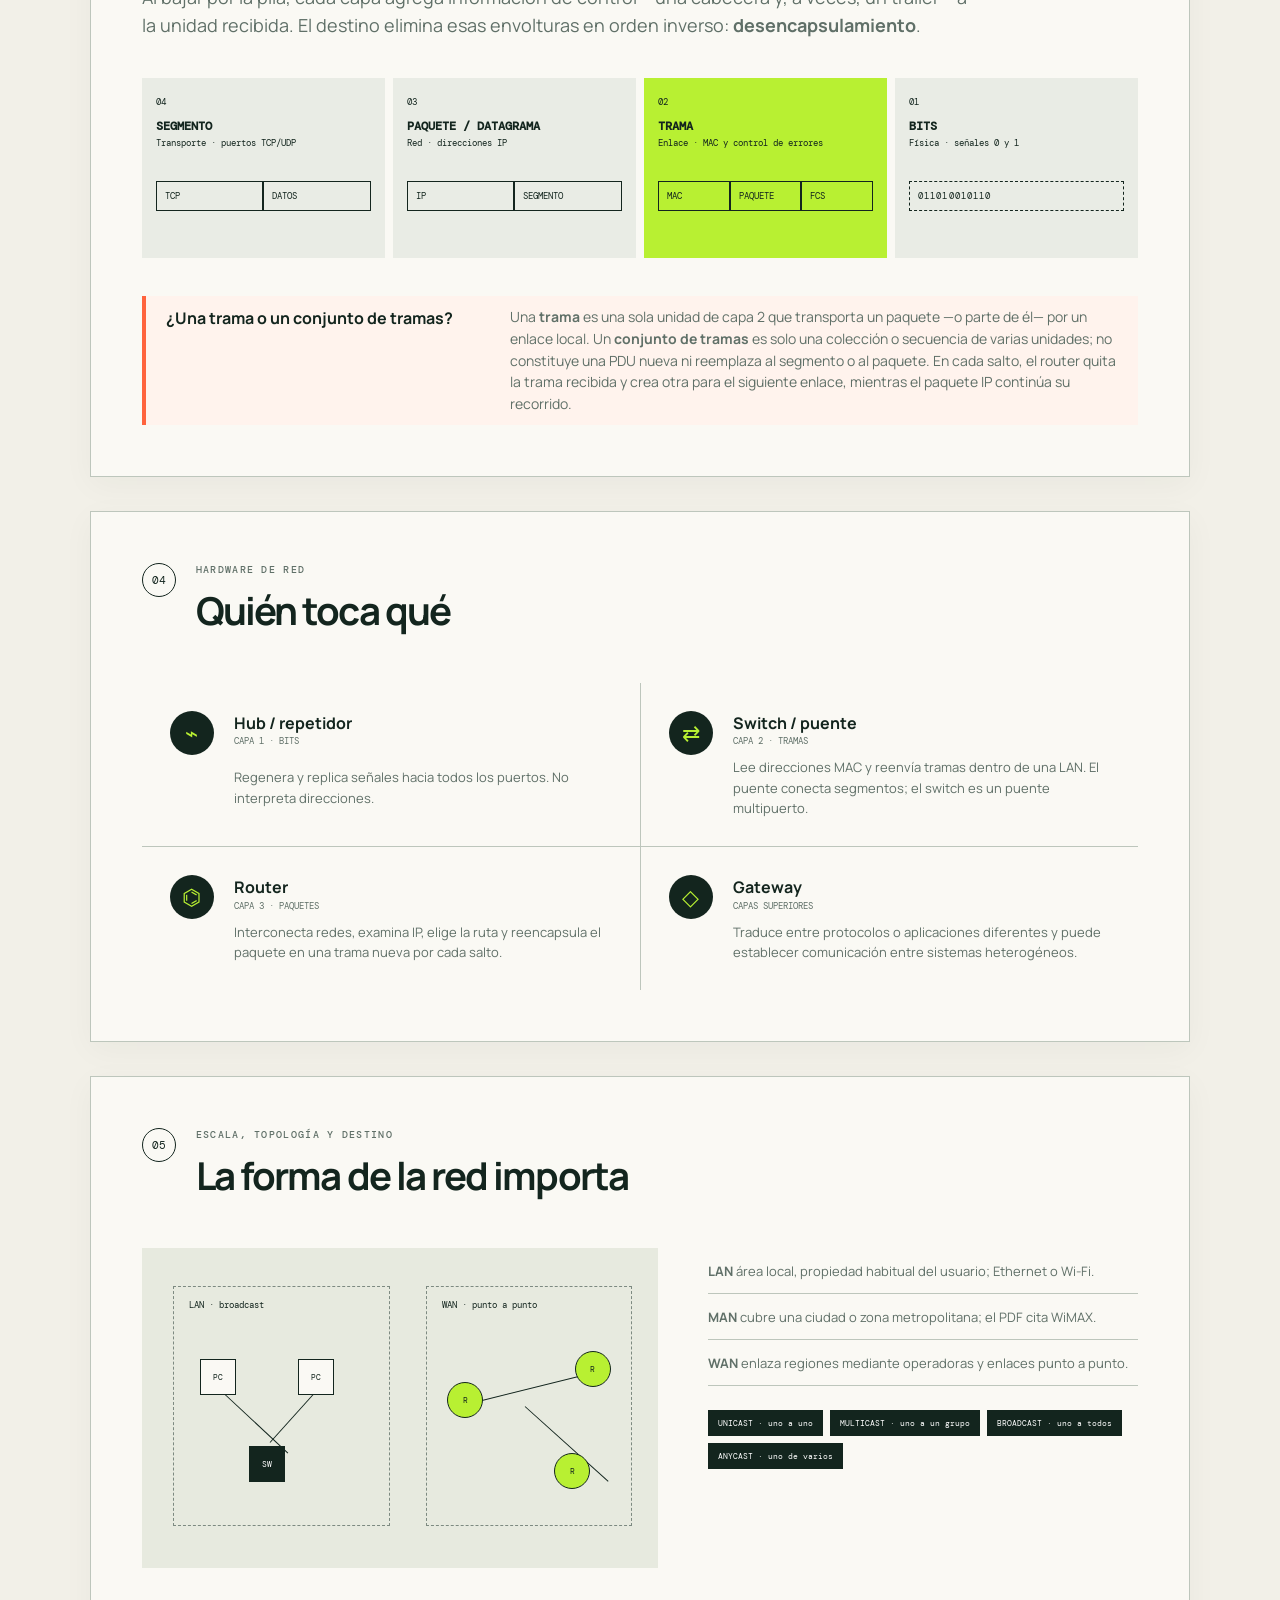
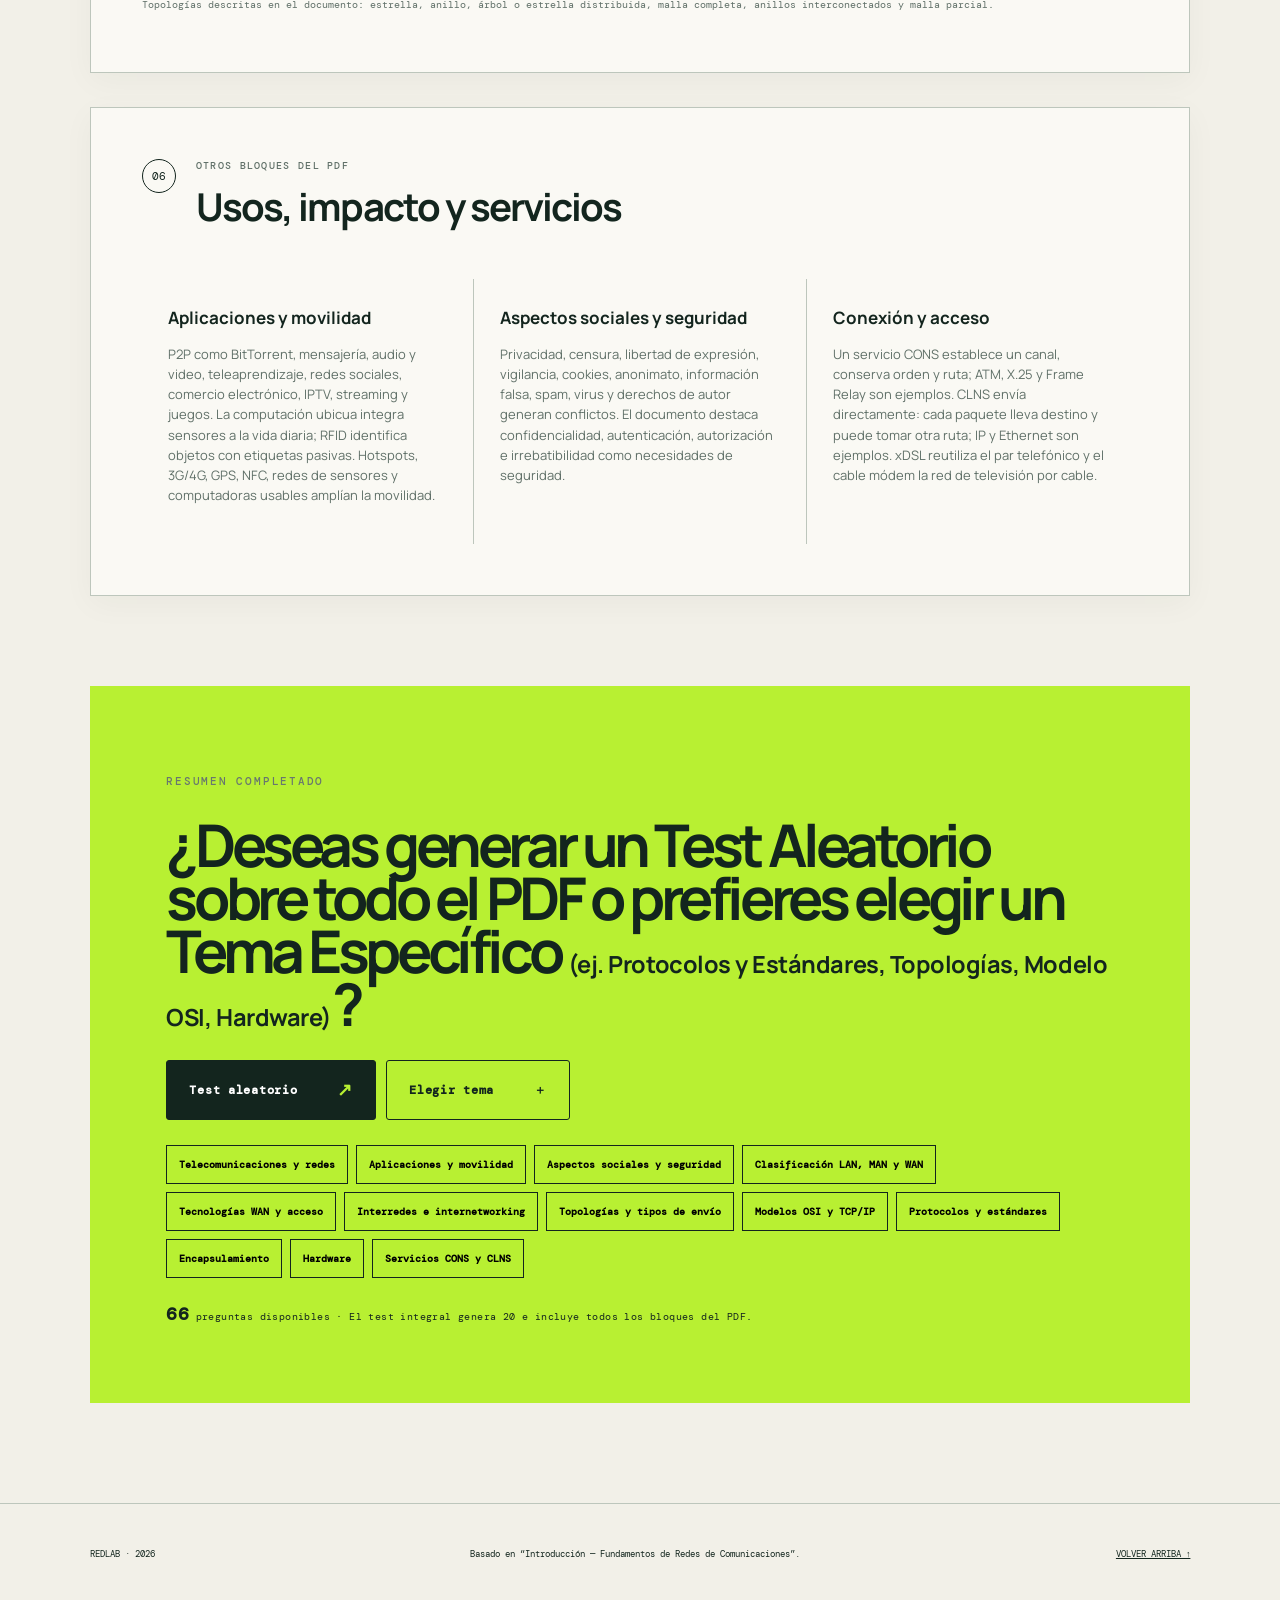
==== commit c16ea15a: "Expand quiz to cover every PDF topic" ====
--- a/index.html
+++ b/index.html
@@ -136,6 +136,15 @@
         <p class="footnote">Topologías descritas en el documento: estrella, anillo, árbol o estrella distribuida, malla completa, anillos interconectados y malla parcial.</p>
       </article>
 
+      <article class="content-block">
+        <div class="card-title"><span>06</span><div><p>OTROS BLOQUES DEL PDF</p><h3>Usos, impacto y servicios</h3></div></div>
+        <div class="extra-topics">
+          <section><b>Aplicaciones y movilidad</b><p>P2P como BitTorrent, mensajería, audio y video, teleaprendizaje, redes sociales, comercio electrónico, IPTV, streaming y juegos. La computación ubicua integra sensores a la vida diaria; RFID identifica objetos con etiquetas pasivas. Hotspots, 3G/4G, GPS, NFC, redes de sensores y computadoras usables amplían la movilidad.</p></section>
+          <section><b>Aspectos sociales y seguridad</b><p>Privacidad, censura, libertad de expresión, vigilancia, cookies, anonimato, información falsa, spam, virus y derechos de autor generan conflictos. El documento destaca confidencialidad, autenticación, autorización e irrebatibilidad como necesidades de seguridad.</p></section>
+          <section><b>Conexión y acceso</b><p>Un servicio CONS establece un canal, conserva orden y ruta; ATM, X.25 y Frame Relay son ejemplos. CLNS envía directamente: cada paquete lleva destino y puede tomar otra ruta; IP y Ethernet son ejemplos. xDSL reutiliza el par telefónico y el cable módem la red de televisión por cable.</p></section>
+        </div>
+      </article>
+
       <div class="checkpoint" id="checkpoint">
         <p class="eyebrow">RESUMEN COMPLETADO</p>
         <h2>¿Deseas generar un Test Aleatorio sobre todo el PDF o prefieres elegir un Tema Específico <small>(ej. Protocolos y Estándares, Topologías, Modelo OSI, Hardware)</small>?</h2>
@@ -144,8 +153,9 @@
           <button class="secondary-button" id="showTopics">Elegir tema <span>＋</span></button>
         </div>
         <div class="topic-picker" id="topicPicker" hidden>
-          <button data-choice="modelos">Modelos OSI y TCP/IP</button><button data-choice="protocolos">Protocolos y estándares</button><button data-choice="encapsulamiento">Encapsulamiento</button><button data-choice="hardware">Hardware</button><button data-choice="topologias">Topologías y tipos de envío</button>
+          <button data-choice="fundamentos">Telecomunicaciones y redes</button><button data-choice="aplicaciones">Aplicaciones y movilidad</button><button data-choice="sociales">Aspectos sociales y seguridad</button><button data-choice="clasificacion">Clasificación LAN, MAN y WAN</button><button data-choice="acceso_wan">Tecnologías WAN y acceso</button><button data-choice="interredes">Interredes e internetworking</button><button data-choice="topologias">Topologías y tipos de envío</button><button data-choice="modelos">Modelos OSI y TCP/IP</button><button data-choice="protocolos">Protocolos y estándares</button><button data-choice="encapsulamiento">Encapsulamiento</button><button data-choice="hardware">Hardware</button><button data-choice="servicios">Servicios CONS y CLNS</button>
         </div>
+        <p class="bank-note"><strong id="bankCount">—</strong> preguntas disponibles · El test integral genera 20 e incluye todos los bloques del PDF.</p>
       </div>
     </section>
 
--- a/styles.css
+++ b/styles.css
@@ -2,3 +2,5 @@
 @media(max-width:900px){.hero{grid-template-columns:1fr}.hero-visual{min-height:420px}.section-heading,.model-grid,.topology-layout{grid-template-columns:1fr}.section-heading>p:last-child{align-self:auto}.protocol-grid,.pdu-flow{grid-template-columns:1fr 1fr}.section-number{display:none}.test-header{align-items:flex-start;flex-direction:column}.standards-table>div{grid-template-columns:1fr}.table-head{display:none}}
 @media(max-width:600px){.topbar{gap:12px;padding:0 15px}.progress-wrap{display:none}.hero,.section{padding-left:18px;padding-right:18px}.hero h1{font-size:58px}.hero-visual{min-height:340px}.node{width:115px;padding:11px}.router{left:31%}.protocol-grid,.pdu-flow,.device-map{grid-template-columns:1fr}.pdu-flow>div{min-height:auto}.callout{grid-template-columns:1fr}.choice-row{flex-direction:column}.choice-row button{width:100%}.standards-table>div{gap:5px}.topology-layout{gap:20px}footer{align-items:flex-start;gap:15px;flex-direction:column}}
 @media(prefers-reduced-motion:reduce){html{scroll-behavior:auto}.packet{animation:none}}
+.bank-note{margin:24px 0 0;font:10px 'DM Mono';letter-spacing:.04em}.bank-note strong{font-size:18px}.topic-picker button{transition:background .15s,color .15s}
+.extra-topics{display:grid;grid-template-columns:repeat(3,1fr);gap:1px;background:var(--line)}.extra-topics section{background:var(--surface);padding:26px}.extra-topics b{font-size:17px}.extra-topics p{font-size:13px;color:var(--muted)}@media(max-width:900px){.extra-topics{grid-template-columns:1fr}}
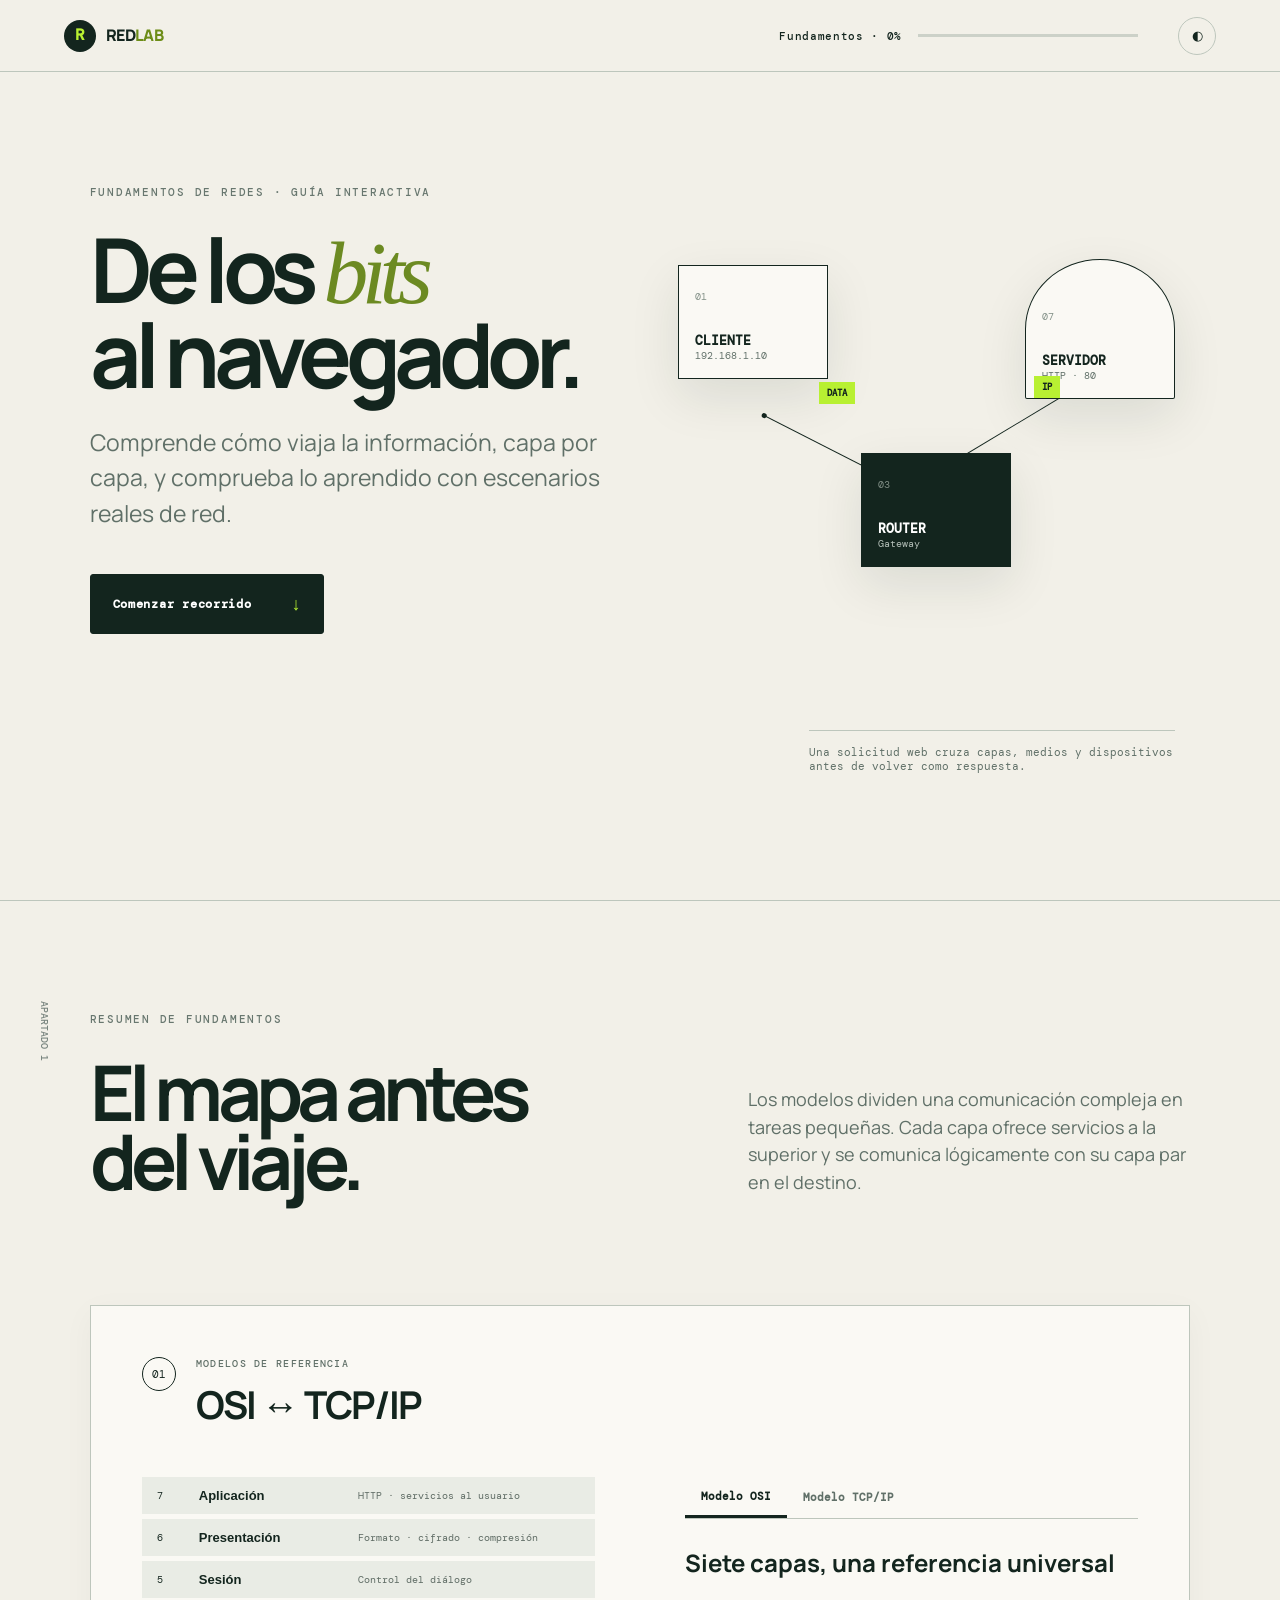
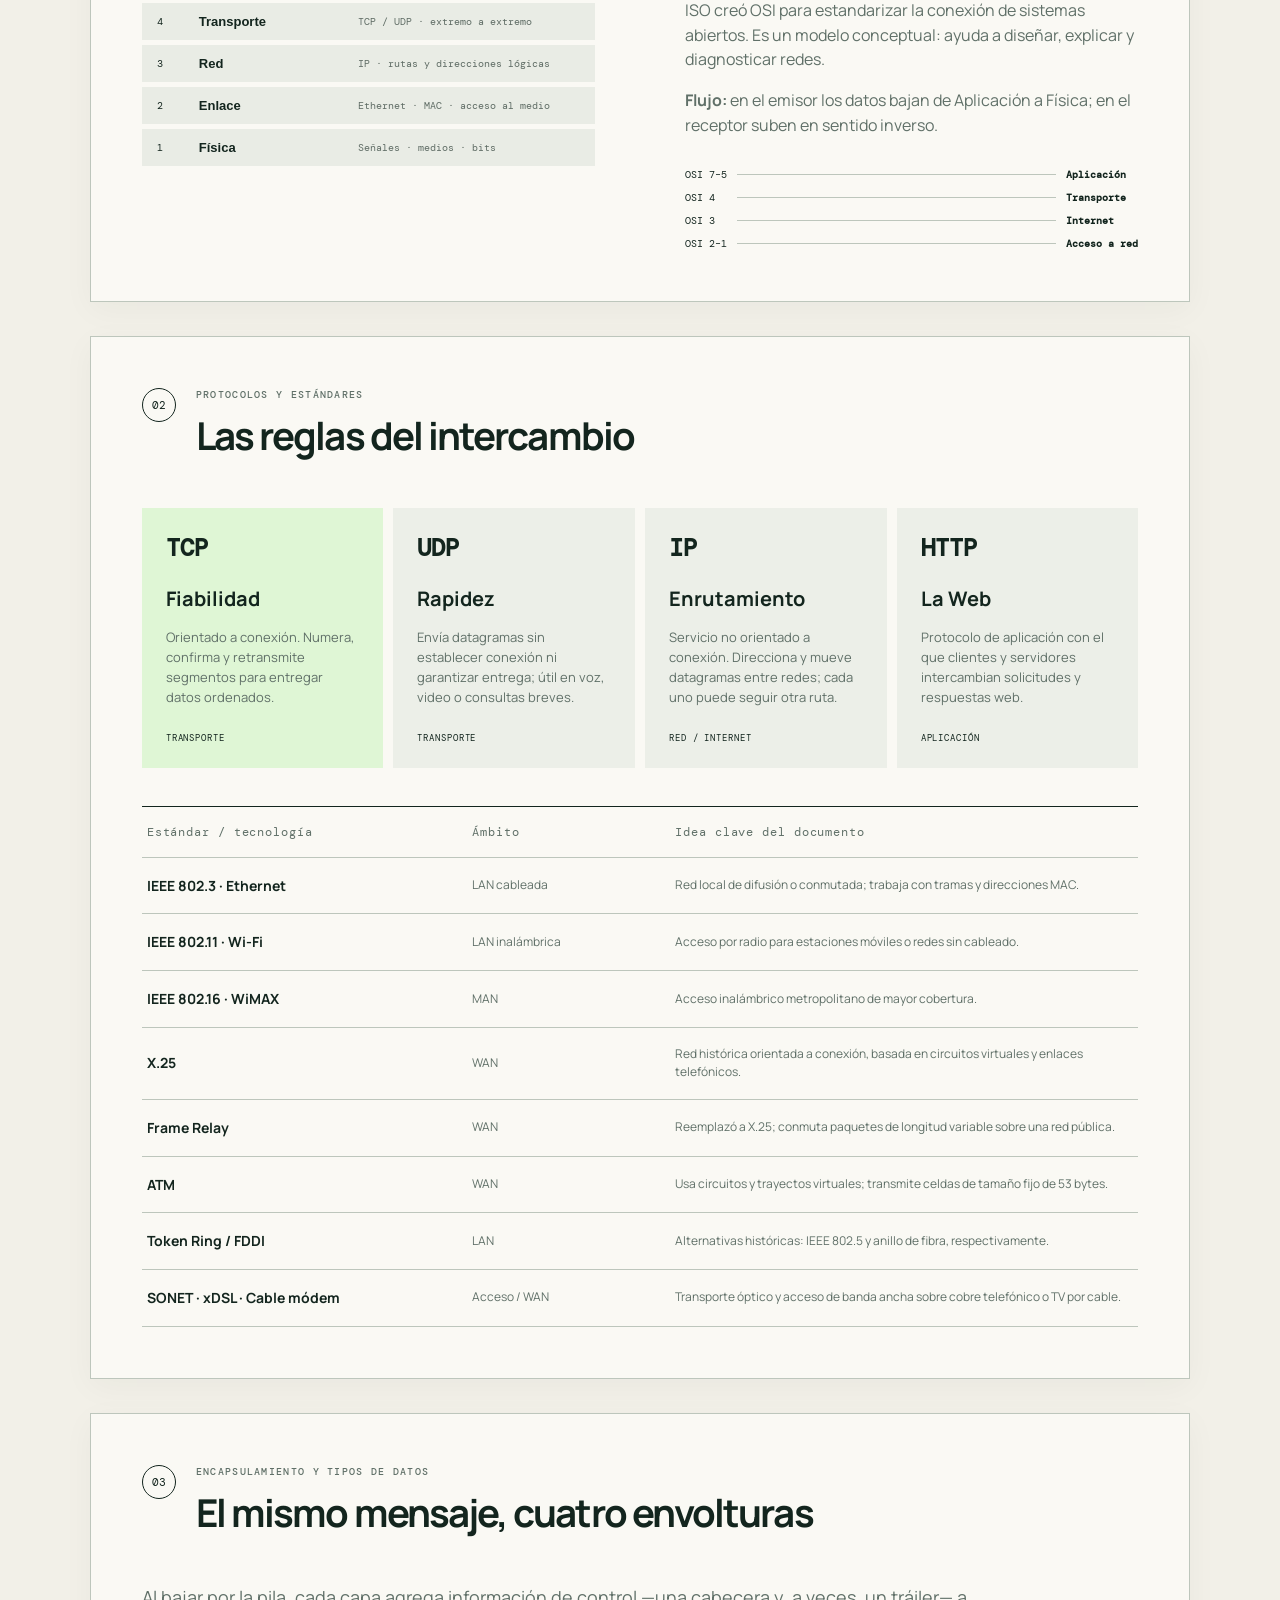
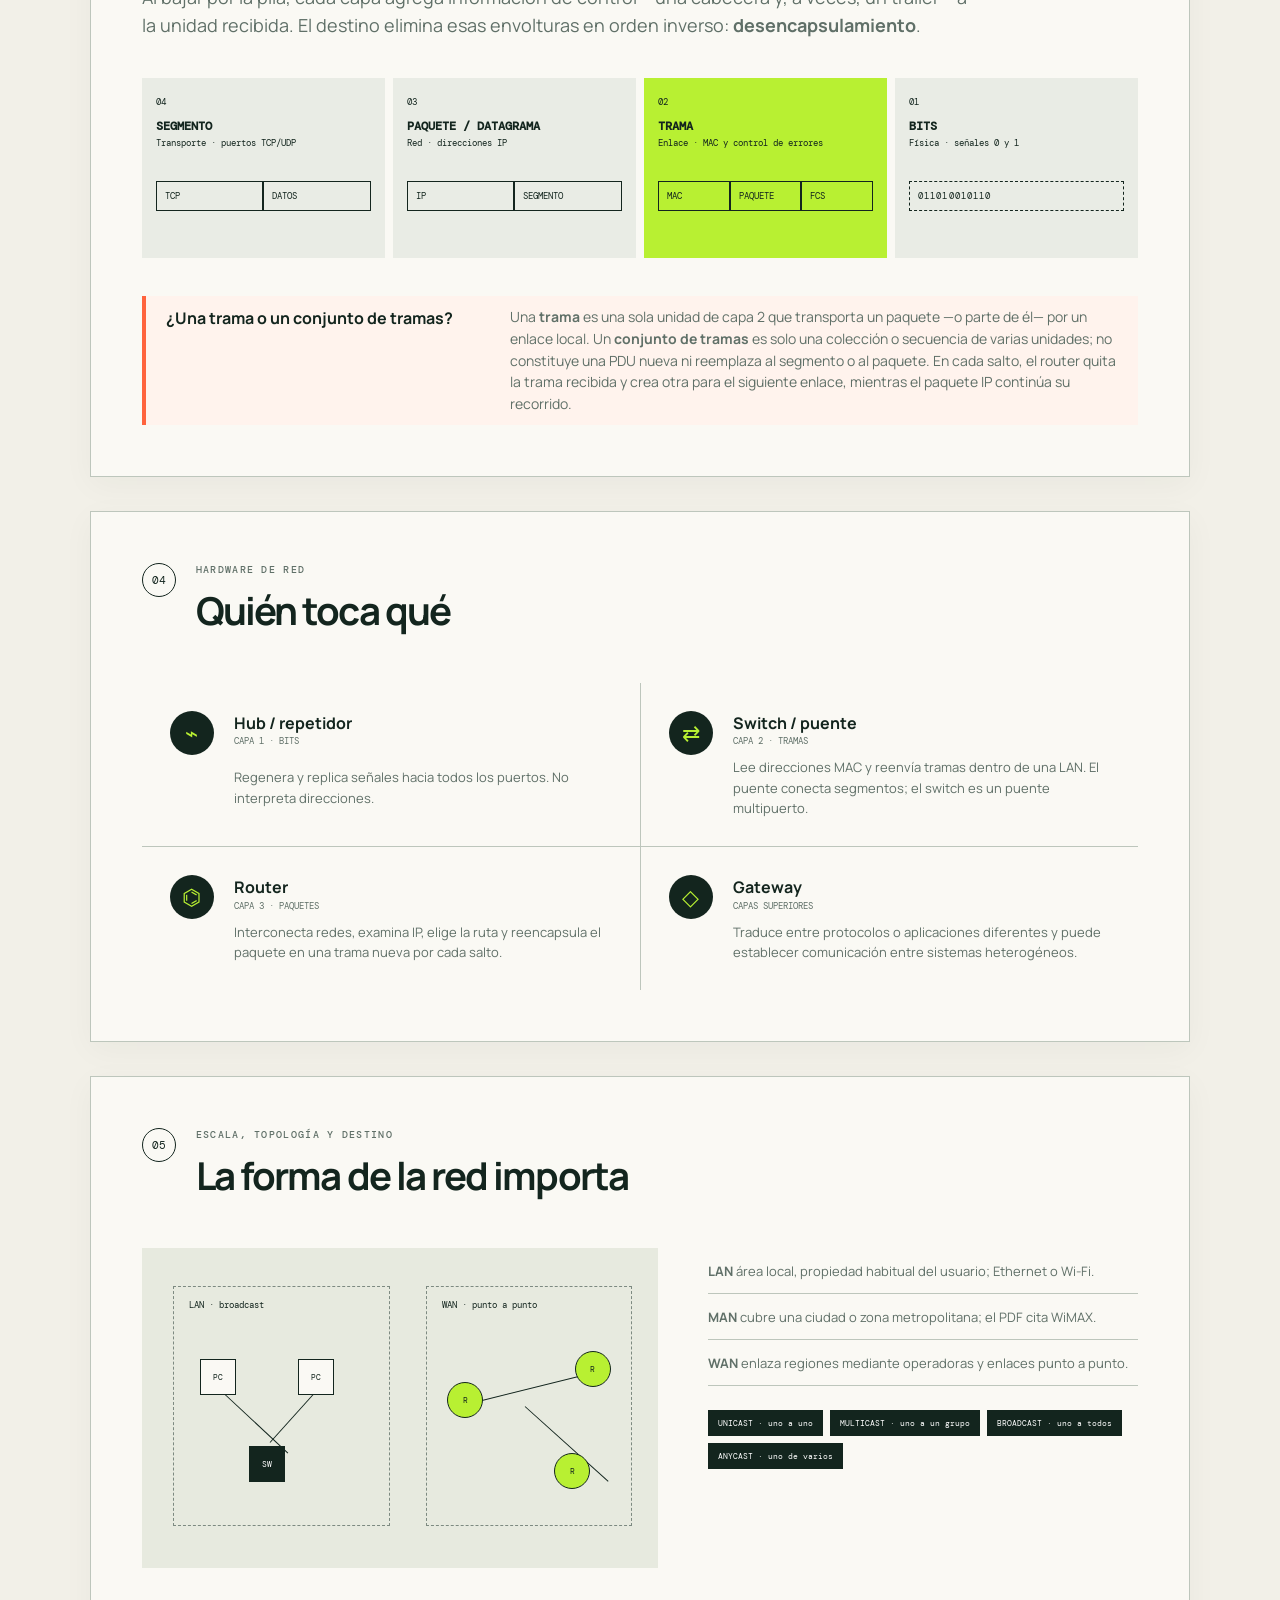
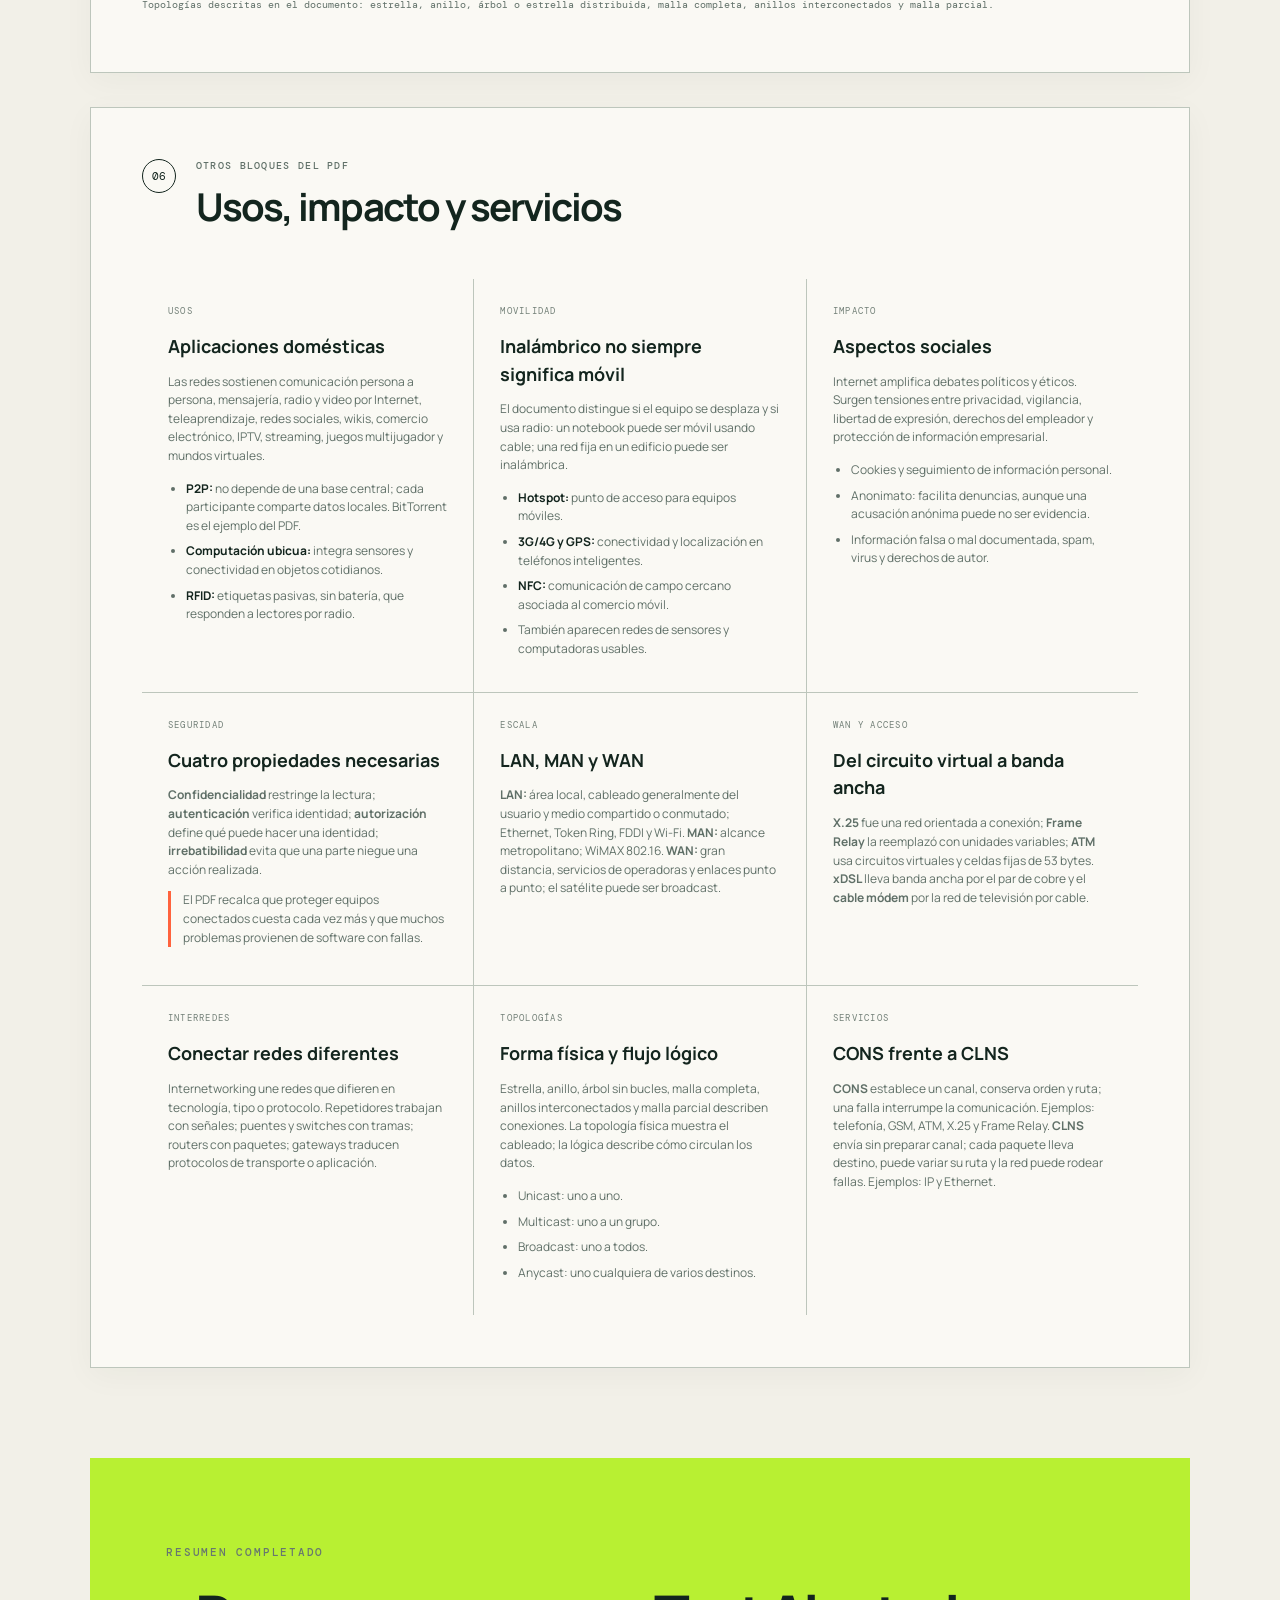
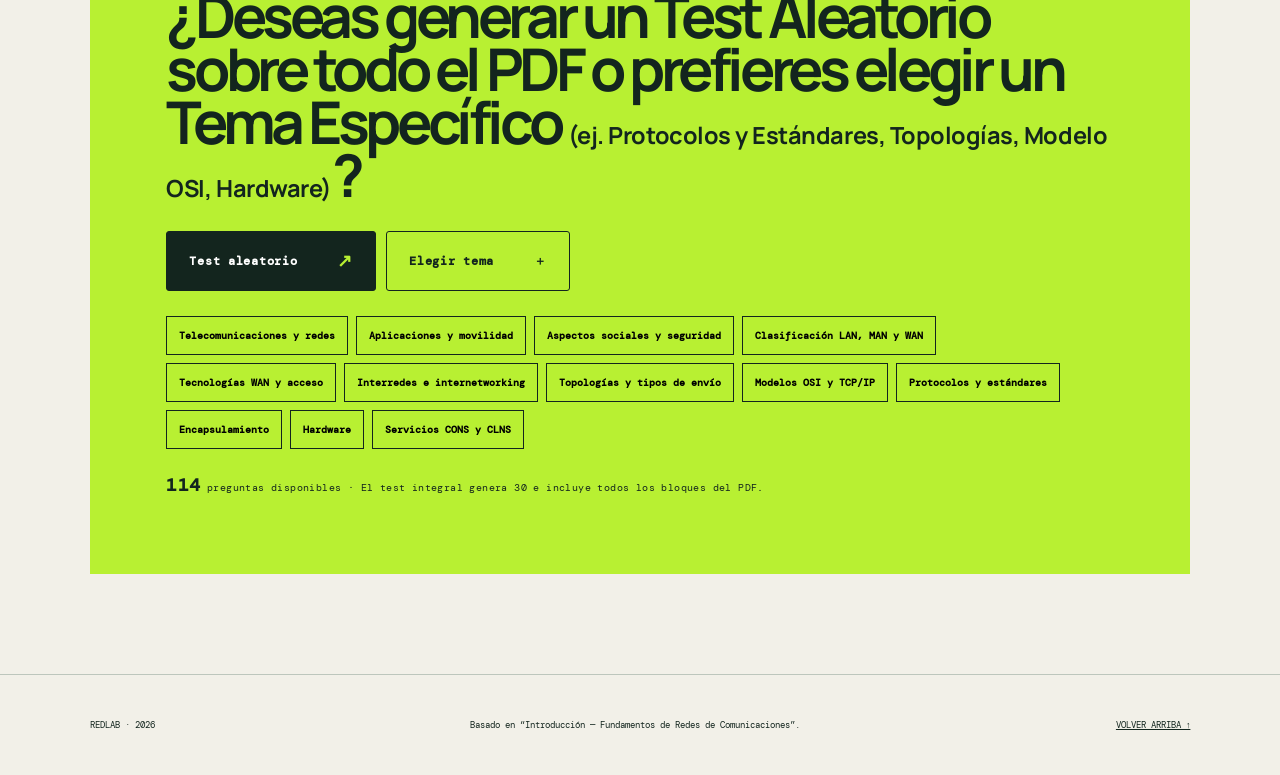
==== commit a8dcc1eb: "Add expanded summaries and 48 quiz questions" ====
--- a/index.html
+++ b/index.html
@@ -138,10 +138,16 @@
 
       <article class="content-block">
         <div class="card-title"><span>06</span><div><p>OTROS BLOQUES DEL PDF</p><h3>Usos, impacto y servicios</h3></div></div>
-        <div class="extra-topics">
-          <section><b>Aplicaciones y movilidad</b><p>P2P como BitTorrent, mensajería, audio y video, teleaprendizaje, redes sociales, comercio electrónico, IPTV, streaming y juegos. La computación ubicua integra sensores a la vida diaria; RFID identifica objetos con etiquetas pasivas. Hotspots, 3G/4G, GPS, NFC, redes de sensores y computadoras usables amplían la movilidad.</p></section>
-          <section><b>Aspectos sociales y seguridad</b><p>Privacidad, censura, libertad de expresión, vigilancia, cookies, anonimato, información falsa, spam, virus y derechos de autor generan conflictos. El documento destaca confidencialidad, autenticación, autorización e irrebatibilidad como necesidades de seguridad.</p></section>
-          <section><b>Conexión y acceso</b><p>Un servicio CONS establece un canal, conserva orden y ruta; ATM, X.25 y Frame Relay son ejemplos. CLNS envía directamente: cada paquete lleva destino y puede tomar otra ruta; IP y Ethernet son ejemplos. xDSL reutiliza el par telefónico y el cable módem la red de televisión por cable.</p></section>
+        <div class="study-grid">
+          <section><span>USOS</span><b>Aplicaciones domésticas</b><p>Las redes sostienen comunicación persona a persona, mensajería, radio y video por Internet, teleaprendizaje, redes sociales, wikis, comercio electrónico, IPTV, streaming, juegos multijugador y mundos virtuales.</p><ul><li><strong>P2P:</strong> no depende de una base central; cada participante comparte datos locales. BitTorrent es el ejemplo del PDF.</li><li><strong>Computación ubicua:</strong> integra sensores y conectividad en objetos cotidianos.</li><li><strong>RFID:</strong> etiquetas pasivas, sin batería, que responden a lectores por radio.</li></ul></section>
+          <section><span>MOVILIDAD</span><b>Inalámbrico no siempre significa móvil</b><p>El documento distingue si el equipo se desplaza y si usa radio: un notebook puede ser móvil usando cable; una red fija en un edificio puede ser inalámbrica.</p><ul><li><strong>Hotspot:</strong> punto de acceso para equipos móviles.</li><li><strong>3G/4G y GPS:</strong> conectividad y localización en teléfonos inteligentes.</li><li><strong>NFC:</strong> comunicación de campo cercano asociada al comercio móvil.</li><li>También aparecen redes de sensores y computadoras usables.</li></ul></section>
+          <section><span>IMPACTO</span><b>Aspectos sociales</b><p>Internet amplifica debates políticos y éticos. Surgen tensiones entre privacidad, vigilancia, libertad de expresión, derechos del empleador y protección de información empresarial.</p><ul><li>Cookies y seguimiento de información personal.</li><li>Anonimato: facilita denuncias, aunque una acusación anónima puede no ser evidencia.</li><li>Información falsa o mal documentada, spam, virus y derechos de autor.</li></ul></section>
+          <section><span>SEGURIDAD</span><b>Cuatro propiedades necesarias</b><p><strong>Confidencialidad</strong> restringe la lectura; <strong>autenticación</strong> verifica identidad; <strong>autorización</strong> define qué puede hacer una identidad; <strong>irrebatibilidad</strong> evita que una parte niegue una acción realizada.</p><p class="micro-note">El PDF recalca que proteger equipos conectados cuesta cada vez más y que muchos problemas provienen de software con fallas.</p></section>
+          <section><span>ESCALA</span><b>LAN, MAN y WAN</b><p><strong>LAN:</strong> área local, cableado generalmente del usuario y medio compartido o conmutado; Ethernet, Token Ring, FDDI y Wi‑Fi. <strong>MAN:</strong> alcance metropolitano; WiMAX 802.16. <strong>WAN:</strong> gran distancia, servicios de operadoras y enlaces punto a punto; el satélite puede ser broadcast.</p></section>
+          <section><span>WAN Y ACCESO</span><b>Del circuito virtual a banda ancha</b><p><strong>X.25</strong> fue una red orientada a conexión; <strong>Frame Relay</strong> la reemplazó con unidades variables; <strong>ATM</strong> usa circuitos virtuales y celdas fijas de 53 bytes. <strong>xDSL</strong> lleva banda ancha por el par de cobre y el <strong>cable módem</strong> por la red de televisión por cable.</p></section>
+          <section><span>INTERREDES</span><b>Conectar redes diferentes</b><p>Internetworking une redes que difieren en tecnología, tipo o protocolo. Repetidores trabajan con señales; puentes y switches con tramas; routers con paquetes; gateways traducen protocolos de transporte o aplicación.</p></section>
+          <section><span>TOPOLOGÍAS</span><b>Forma física y flujo lógico</b><p>Estrella, anillo, árbol sin bucles, malla completa, anillos interconectados y malla parcial describen conexiones. La topología física muestra el cableado; la lógica describe cómo circulan los datos.</p><ul><li>Unicast: uno a uno.</li><li>Multicast: uno a un grupo.</li><li>Broadcast: uno a todos.</li><li>Anycast: uno cualquiera de varios destinos.</li></ul></section>
+          <section><span>SERVICIOS</span><b>CONS frente a CLNS</b><p><strong>CONS</strong> establece un canal, conserva orden y ruta; una falla interrumpe la comunicación. Ejemplos: telefonía, GSM, ATM, X.25 y Frame Relay. <strong>CLNS</strong> envía sin preparar canal; cada paquete lleva destino, puede variar su ruta y la red puede rodear fallas. Ejemplos: IP y Ethernet.</p></section>
         </div>
       </article>
 
@@ -155,7 +161,7 @@
         <div class="topic-picker" id="topicPicker" hidden>
           <button data-choice="fundamentos">Telecomunicaciones y redes</button><button data-choice="aplicaciones">Aplicaciones y movilidad</button><button data-choice="sociales">Aspectos sociales y seguridad</button><button data-choice="clasificacion">Clasificación LAN, MAN y WAN</button><button data-choice="acceso_wan">Tecnologías WAN y acceso</button><button data-choice="interredes">Interredes e internetworking</button><button data-choice="topologias">Topologías y tipos de envío</button><button data-choice="modelos">Modelos OSI y TCP/IP</button><button data-choice="protocolos">Protocolos y estándares</button><button data-choice="encapsulamiento">Encapsulamiento</button><button data-choice="hardware">Hardware</button><button data-choice="servicios">Servicios CONS y CLNS</button>
         </div>
-        <p class="bank-note"><strong id="bankCount">—</strong> preguntas disponibles · El test integral genera 20 e incluye todos los bloques del PDF.</p>
+        <p class="bank-note"><strong id="bankCount">—</strong> preguntas disponibles · El test integral genera 30 e incluye todos los bloques del PDF.</p>
       </div>
     </section>
 
--- a/styles.css
+++ b/styles.css
@@ -3,4 +3,4 @@
 @media(max-width:600px){.topbar{gap:12px;padding:0 15px}.progress-wrap{display:none}.hero,.section{padding-left:18px;padding-right:18px}.hero h1{font-size:58px}.hero-visual{min-height:340px}.node{width:115px;padding:11px}.router{left:31%}.protocol-grid,.pdu-flow,.device-map{grid-template-columns:1fr}.pdu-flow>div{min-height:auto}.callout{grid-template-columns:1fr}.choice-row{flex-direction:column}.choice-row button{width:100%}.standards-table>div{gap:5px}.topology-layout{gap:20px}footer{align-items:flex-start;gap:15px;flex-direction:column}}
 @media(prefers-reduced-motion:reduce){html{scroll-behavior:auto}.packet{animation:none}}
 .bank-note{margin:24px 0 0;font:10px 'DM Mono';letter-spacing:.04em}.bank-note strong{font-size:18px}.topic-picker button{transition:background .15s,color .15s}
-.extra-topics{display:grid;grid-template-columns:repeat(3,1fr);gap:1px;background:var(--line)}.extra-topics section{background:var(--surface);padding:26px}.extra-topics b{font-size:17px}.extra-topics p{font-size:13px;color:var(--muted)}@media(max-width:900px){.extra-topics{grid-template-columns:1fr}}
+.study-grid{display:grid;grid-template-columns:repeat(3,1fr);gap:1px;background:var(--line)}.study-grid section{background:var(--surface);padding:26px}.study-grid span{display:block;margin-bottom:16px;font:9px 'DM Mono';letter-spacing:.14em;color:#738078}.study-grid b{font-size:18px}.study-grid p,.study-grid li{font-size:12px;color:var(--muted)}.study-grid ul{margin:14px 0 0;padding-left:18px}.study-grid li{margin:7px 0}.study-grid li strong{color:var(--ink)}.micro-note{border-left:3px solid var(--orange);padding-left:12px}@media(max-width:1000px){.study-grid{grid-template-columns:1fr 1fr}}@media(max-width:600px){.study-grid{grid-template-columns:1fr}}
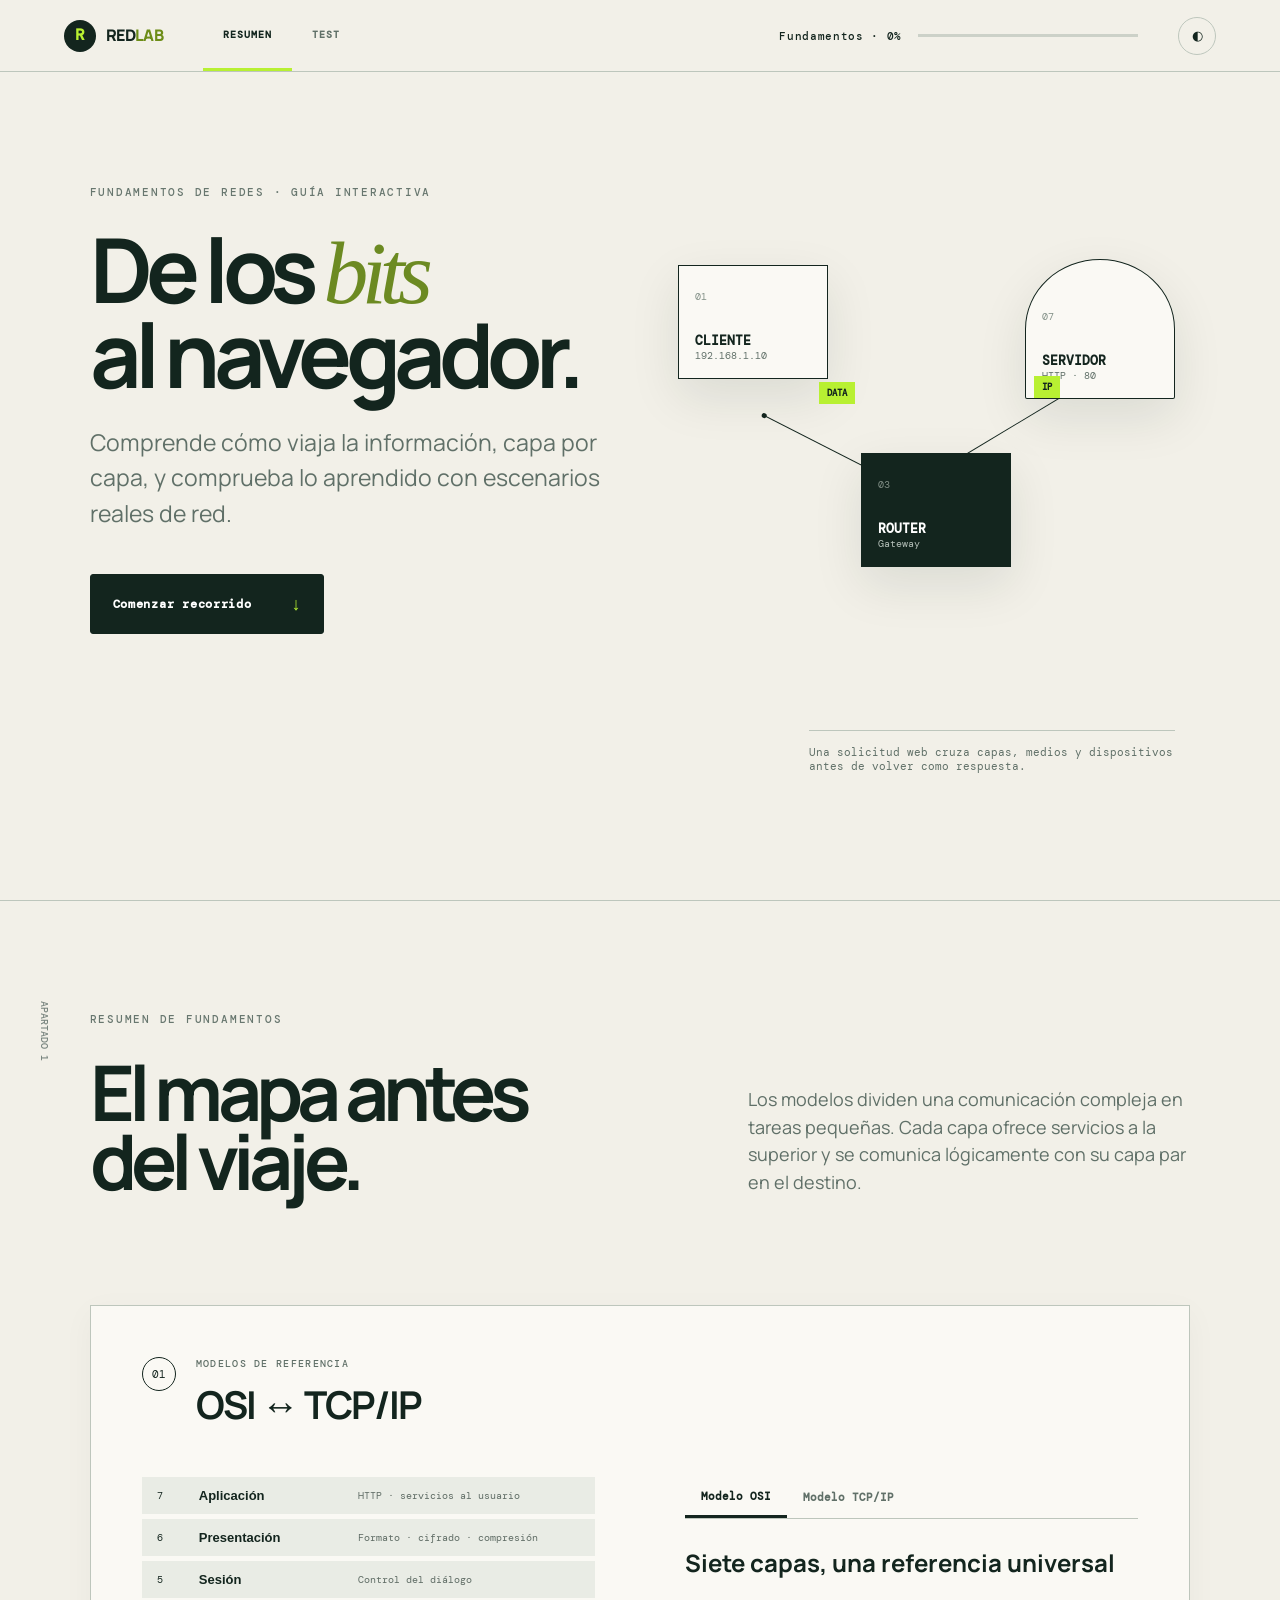
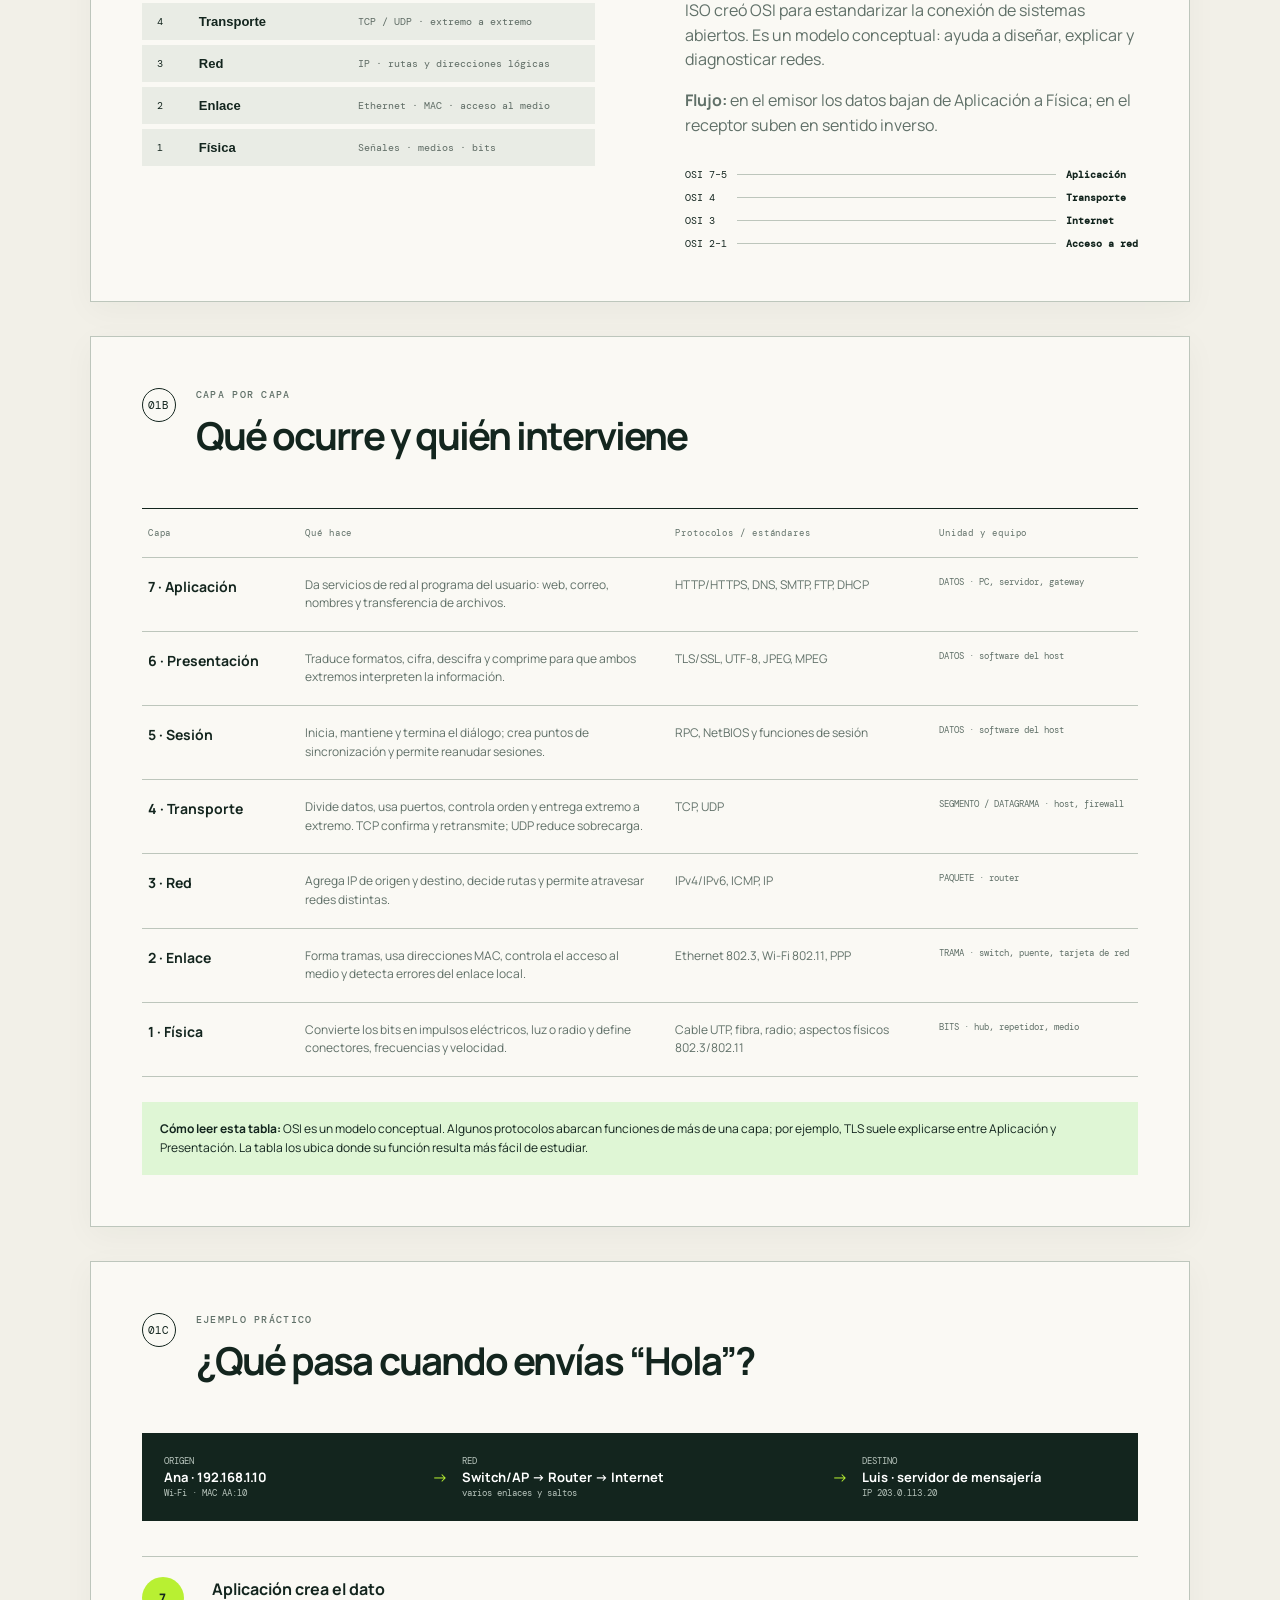
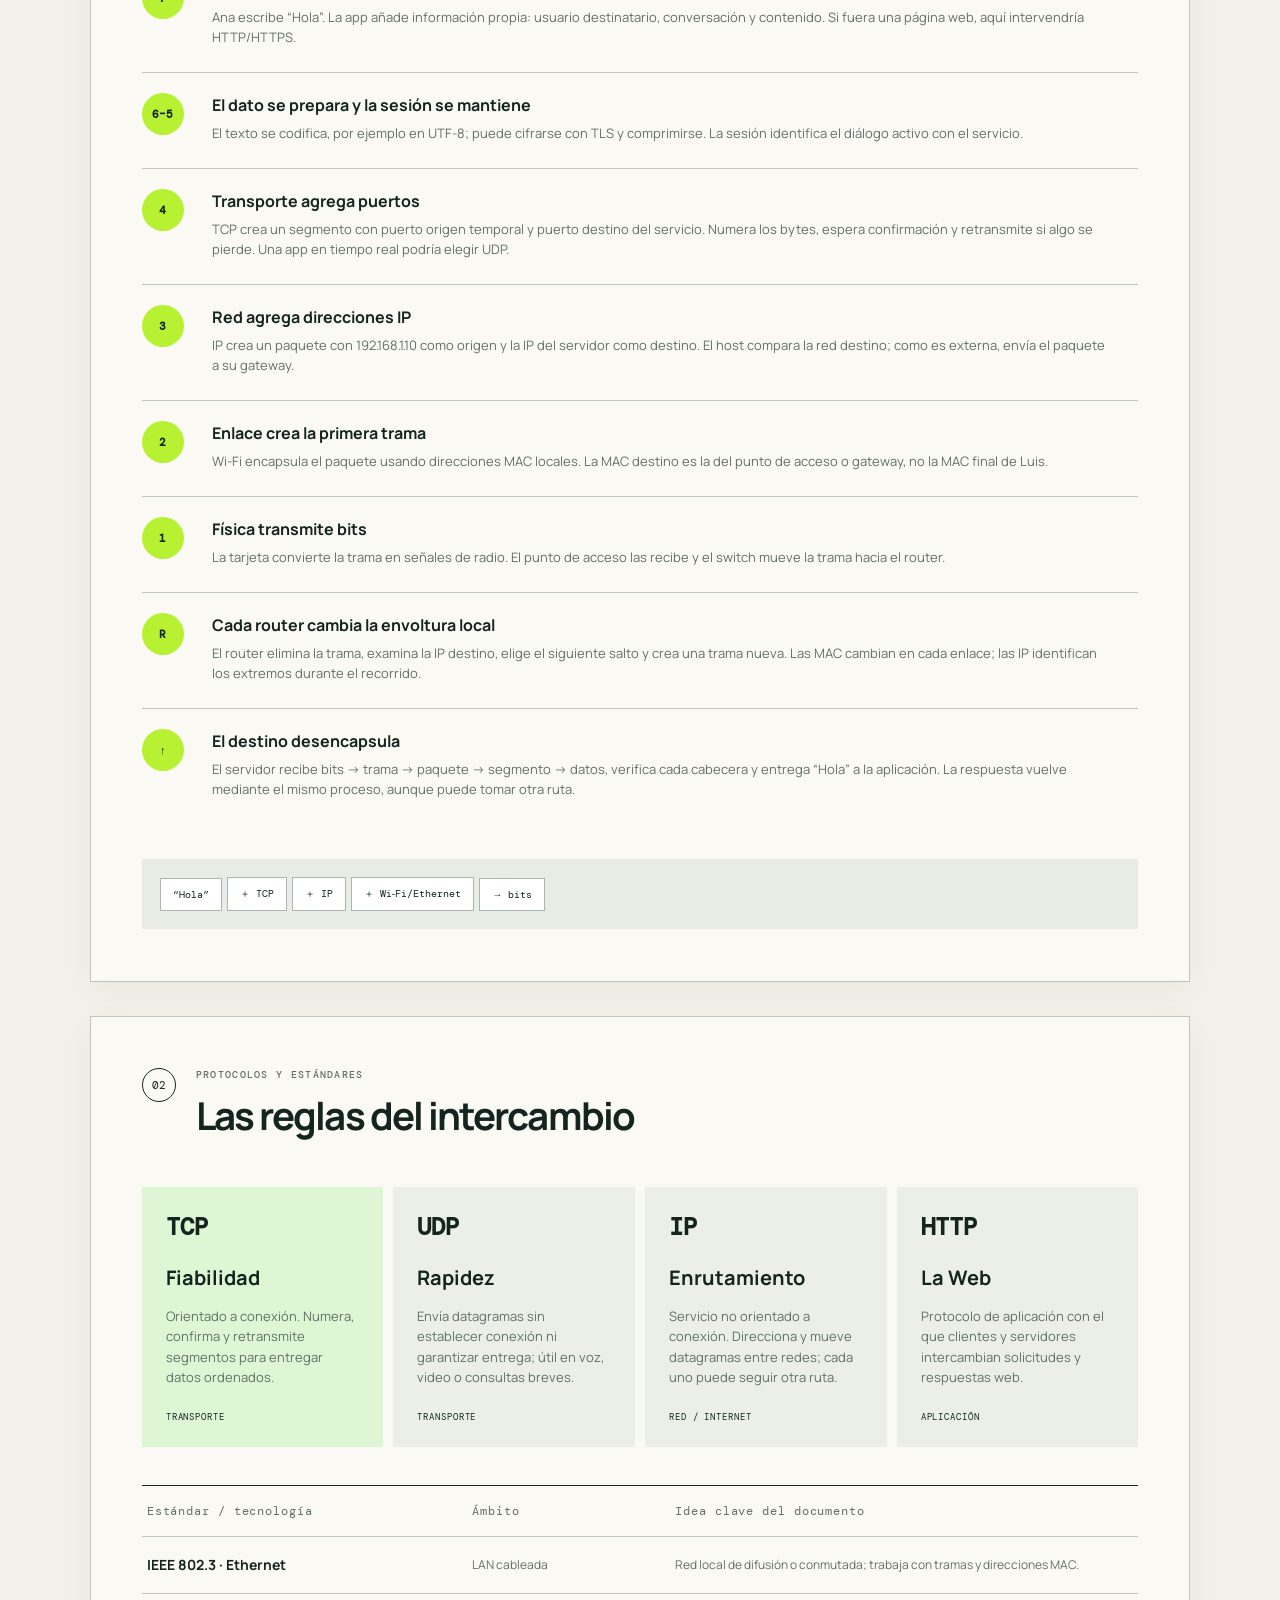
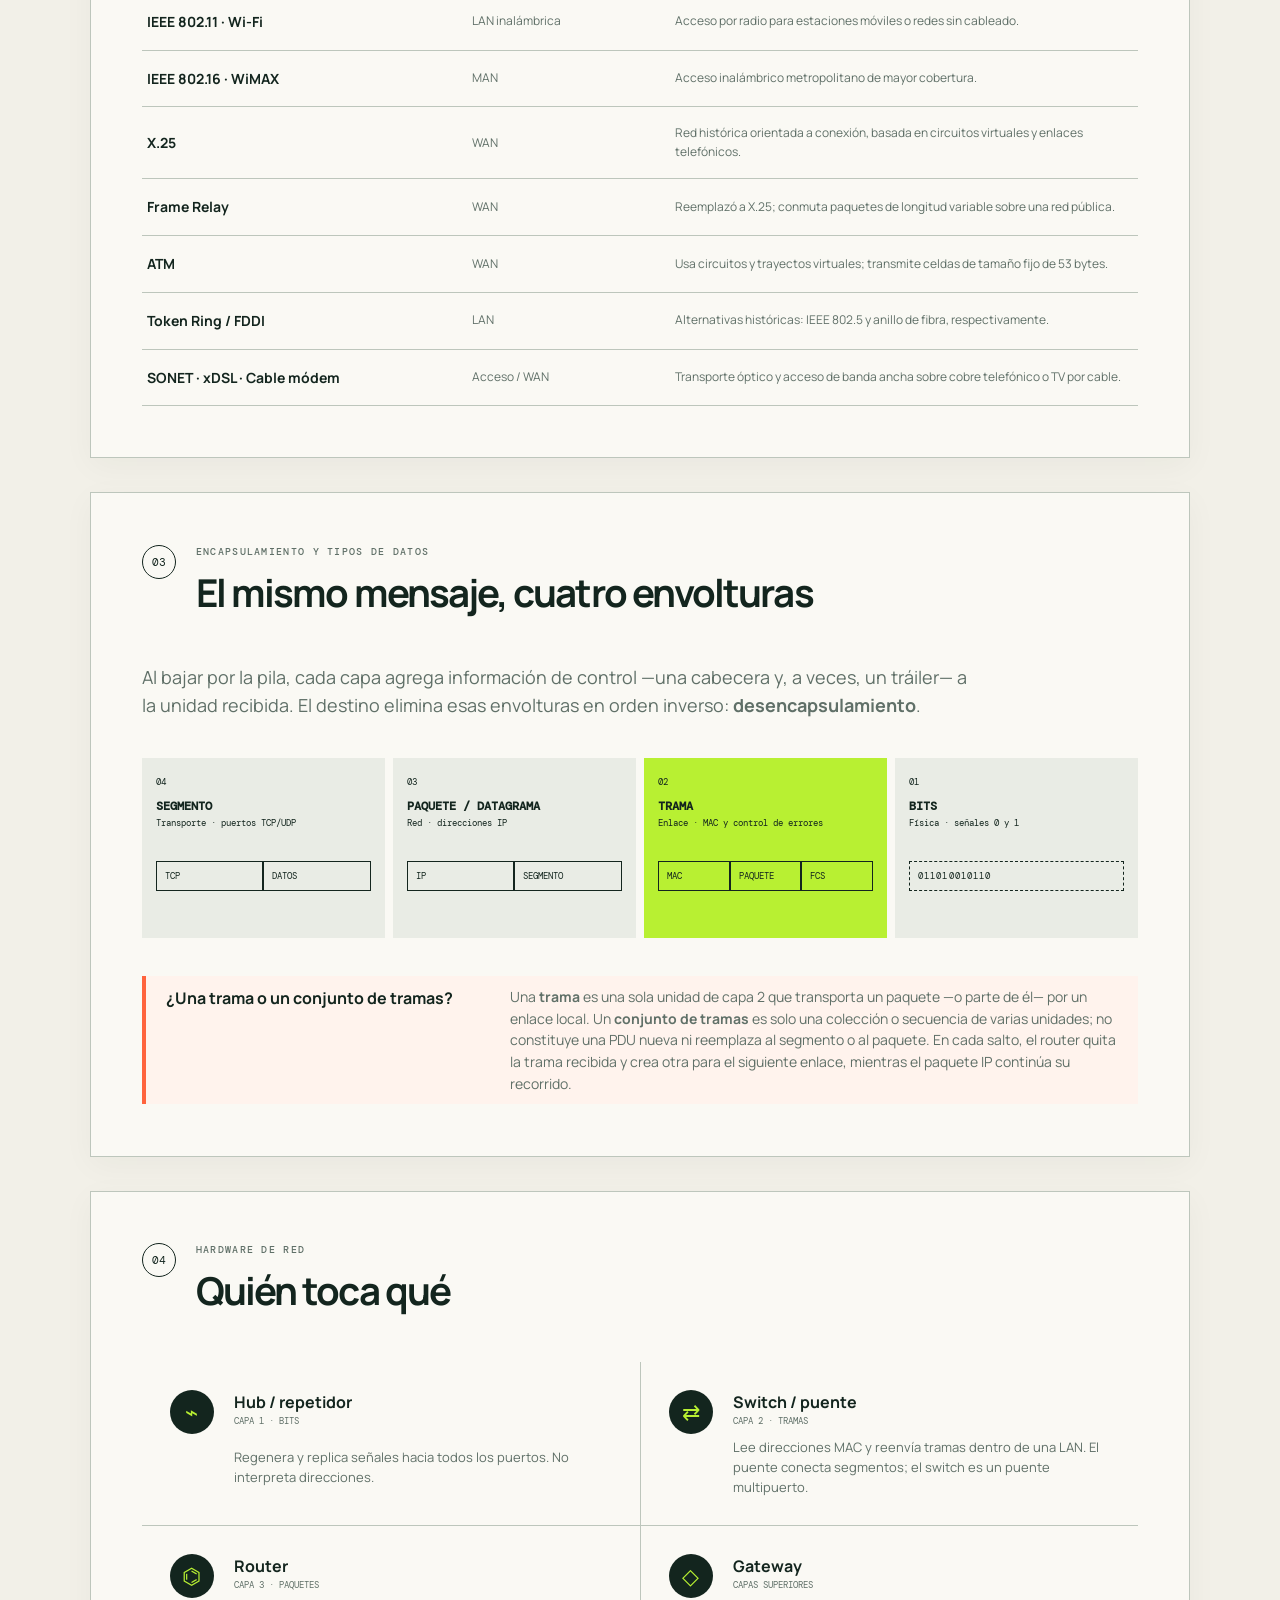
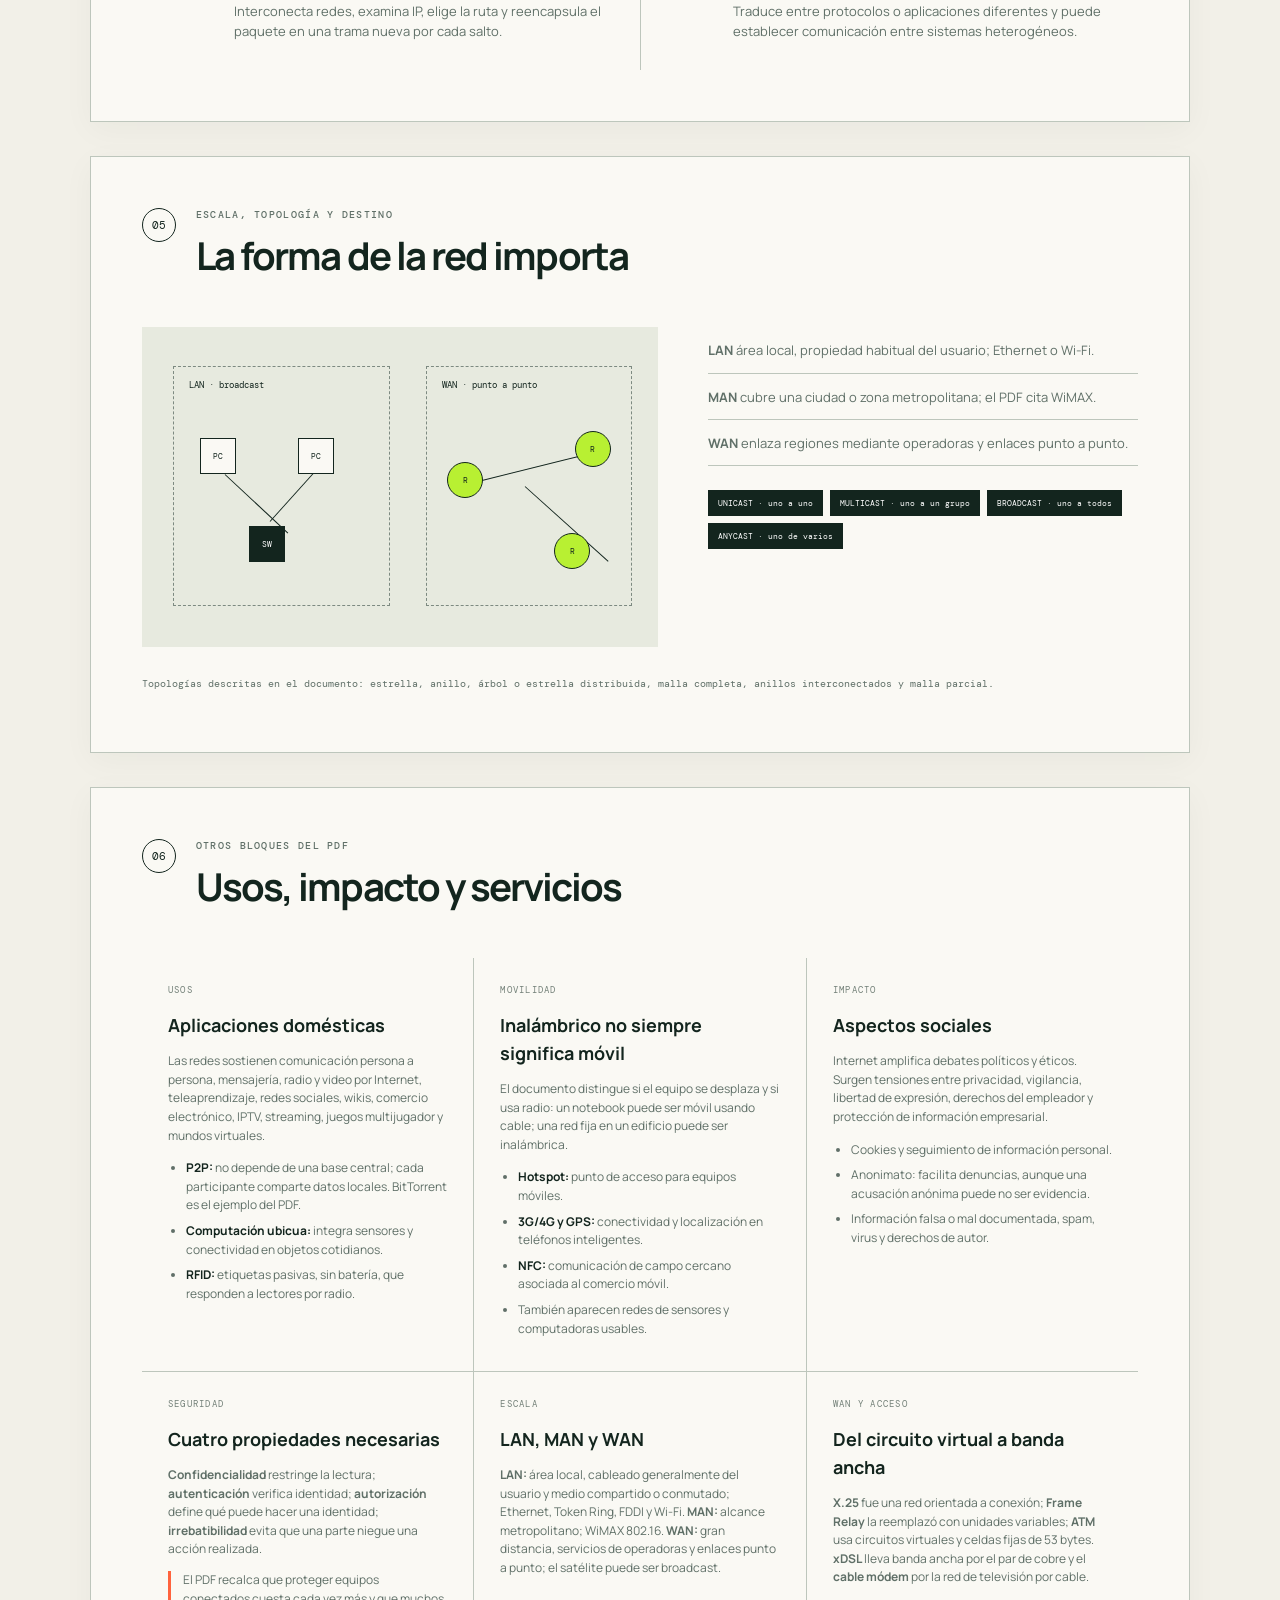
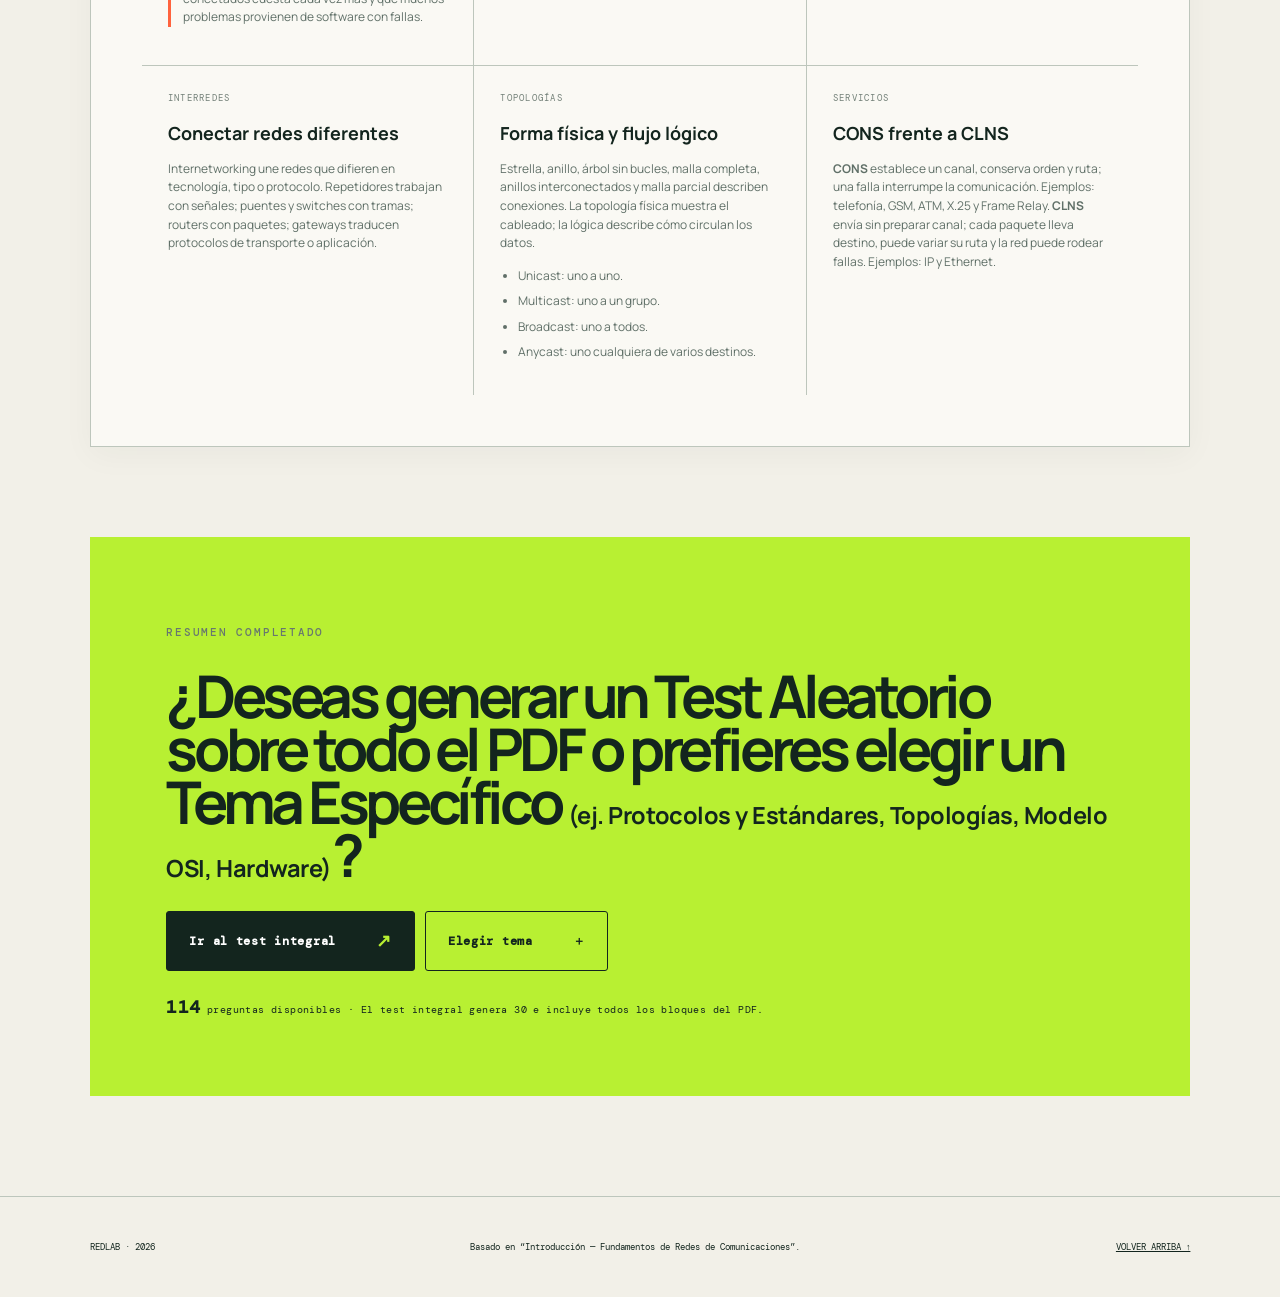
==== commit c489df7f: "Separate study and test views with detailed layer walkthrough" ====
--- a/index.html
+++ b/index.html
@@ -13,6 +13,7 @@
 <body>
   <header class="topbar">
     <a class="brand" href="#inicio" aria-label="Ir al inicio"><span class="brand-mark">R</span><span>RED<span>LAB</span></span></a>
+    <nav class="page-tabs" aria-label="Secciones principales"><a class="active" href="index.html">Resumen</a><a href="test.html">Test</a></nav>
     <div class="progress-wrap" aria-label="Progreso de estudio">
       <span id="progressLabel">Fundamentos · 0%</span>
       <div class="progress"><span id="progressBar"></span></div>
@@ -76,6 +77,37 @@
         </div>
       </article>
 
+      <article class="content-block layer-guide">
+        <div class="card-title"><span>01B</span><div><p>CAPA POR CAPA</p><h3>Qué ocurre y quién interviene</h3></div></div>
+        <div class="layer-table">
+          <div class="layer-head"><span>Capa</span><span>Qué hace</span><span>Protocolos / estándares</span><span>Unidad y equipo</span></div>
+          <div><b>7 · Aplicación</b><p>Da servicios de red al programa del usuario: web, correo, nombres y transferencia de archivos.</p><p>HTTP/HTTPS, DNS, SMTP, FTP, DHCP</p><small>DATOS · PC, servidor, gateway</small></div>
+          <div><b>6 · Presentación</b><p>Traduce formatos, cifra, descifra y comprime para que ambos extremos interpreten la información.</p><p>TLS/SSL, UTF‑8, JPEG, MPEG</p><small>DATOS · software del host</small></div>
+          <div><b>5 · Sesión</b><p>Inicia, mantiene y termina el diálogo; crea puntos de sincronización y permite reanudar sesiones.</p><p>RPC, NetBIOS y funciones de sesión</p><small>DATOS · software del host</small></div>
+          <div><b>4 · Transporte</b><p>Divide datos, usa puertos, controla orden y entrega extremo a extremo. TCP confirma y retransmite; UDP reduce sobrecarga.</p><p>TCP, UDP</p><small>SEGMENTO / DATAGRAMA · host, firewall</small></div>
+          <div><b>3 · Red</b><p>Agrega IP de origen y destino, decide rutas y permite atravesar redes distintas.</p><p>IPv4/IPv6, ICMP, IP</p><small>PAQUETE · router</small></div>
+          <div><b>2 · Enlace</b><p>Forma tramas, usa direcciones MAC, controla el acceso al medio y detecta errores del enlace local.</p><p>Ethernet 802.3, Wi‑Fi 802.11, PPP</p><small>TRAMA · switch, puente, tarjeta de red</small></div>
+          <div><b>1 · Física</b><p>Convierte los bits en impulsos eléctricos, luz o radio y define conectores, frecuencias y velocidad.</p><p>Cable UTP, fibra, radio; aspectos físicos 802.3/802.11</p><small>BITS · hub, repetidor, medio</small></div>
+        </div>
+        <div class="accuracy-note"><strong>Cómo leer esta tabla:</strong> OSI es un modelo conceptual. Algunos protocolos abarcan funciones de más de una capa; por ejemplo, TLS suele explicarse entre Aplicación y Presentación. La tabla los ubica donde su función resulta más fácil de estudiar.</div>
+      </article>
+
+      <article class="content-block journey-block" id="ejemplo-mensaje">
+        <div class="card-title"><span>01C</span><div><p>EJEMPLO PRÁCTICO</p><h3>¿Qué pasa cuando envías “Hola”?</h3></div></div>
+        <div class="scenario"><div><span>ORIGEN</span><b>Ana · 192.168.1.10</b><small>Wi‑Fi · MAC AA:10</small></div><i>→</i><div><span>RED</span><b>Switch/AP → Router → Internet</b><small>varios enlaces y saltos</small></div><i>→</i><div><span>DESTINO</span><b>Luis · servidor de mensajería</b><small>IP 203.0.113.20</small></div></div>
+        <ol class="journey-steps">
+          <li><span>7</span><div><b>Aplicación crea el dato</b><p>Ana escribe “Hola”. La app añade información propia: usuario destinatario, conversación y contenido. Si fuera una página web, aquí intervendría HTTP/HTTPS.</p></div></li>
+          <li><span>6–5</span><div><b>El dato se prepara y la sesión se mantiene</b><p>El texto se codifica, por ejemplo en UTF‑8; puede cifrarse con TLS y comprimirse. La sesión identifica el diálogo activo con el servicio.</p></div></li>
+          <li><span>4</span><div><b>Transporte agrega puertos</b><p>TCP crea un segmento con puerto origen temporal y puerto destino del servicio. Numera los bytes, espera confirmación y retransmite si algo se pierde. Una app en tiempo real podría elegir UDP.</p></div></li>
+          <li><span>3</span><div><b>Red agrega direcciones IP</b><p>IP crea un paquete con 192.168.1.10 como origen y la IP del servidor como destino. El host compara la red destino; como es externa, envía el paquete a su gateway.</p></div></li>
+          <li><span>2</span><div><b>Enlace crea la primera trama</b><p>Wi‑Fi encapsula el paquete usando direcciones MAC locales. La MAC destino es la del punto de acceso o gateway, no la MAC final de Luis.</p></div></li>
+          <li><span>1</span><div><b>Física transmite bits</b><p>La tarjeta convierte la trama en señales de radio. El punto de acceso las recibe y el switch mueve la trama hacia el router.</p></div></li>
+          <li><span>R</span><div><b>Cada router cambia la envoltura local</b><p>El router elimina la trama, examina la IP destino, elige el siguiente salto y crea una trama nueva. Las MAC cambian en cada enlace; las IP identifican los extremos durante el recorrido.</p></div></li>
+          <li><span>↑</span><div><b>El destino desencapsula</b><p>El servidor recibe bits → trama → paquete → segmento → datos, verifica cada cabecera y entrega “Hola” a la aplicación. La respuesta vuelve mediante el mismo proceso, aunque puede tomar otra ruta.</p></div></li>
+        </ol>
+        <div class="message-formula"><code>“Hola”</code><i>＋ TCP</i><i>＋ IP</i><i>＋ Wi‑Fi/Ethernet</i><i>→ bits</i></div>
+      </article>
+
       <article class="content-block">
         <div class="card-title"><span>02</span><div><p>PROTOCOLOS Y ESTÁNDARES</p><h3>Las reglas del intercambio</h3></div></div>
         <div class="protocol-grid">
@@ -155,21 +187,11 @@
         <p class="eyebrow">RESUMEN COMPLETADO</p>
         <h2>¿Deseas generar un Test Aleatorio sobre todo el PDF o prefieres elegir un Tema Específico <small>(ej. Protocolos y Estándares, Topologías, Modelo OSI, Hardware)</small>?</h2>
         <div class="choice-row">
-          <button class="primary-button" data-choice="aleatorio">Test aleatorio <span>↗</span></button>
-          <button class="secondary-button" id="showTopics">Elegir tema <span>＋</span></button>
-        </div>
-        <div class="topic-picker" id="topicPicker" hidden>
-          <button data-choice="fundamentos">Telecomunicaciones y redes</button><button data-choice="aplicaciones">Aplicaciones y movilidad</button><button data-choice="sociales">Aspectos sociales y seguridad</button><button data-choice="clasificacion">Clasificación LAN, MAN y WAN</button><button data-choice="acceso_wan">Tecnologías WAN y acceso</button><button data-choice="interredes">Interredes e internetworking</button><button data-choice="topologias">Topologías y tipos de envío</button><button data-choice="modelos">Modelos OSI y TCP/IP</button><button data-choice="protocolos">Protocolos y estándares</button><button data-choice="encapsulamiento">Encapsulamiento</button><button data-choice="hardware">Hardware</button><button data-choice="servicios">Servicios CONS y CLNS</button>
+          <a class="primary-button" href="test.html?tema=aleatorio">Ir al test integral <span>↗</span></a>
+          <a class="secondary-button" href="test.html">Elegir tema <span>＋</span></a>
         </div>
         <p class="bank-note"><strong id="bankCount">—</strong> preguntas disponibles · El test integral genera 30 e incluye todos los bloques del PDF.</p>
       </div>
-    </section>
-
-    <section class="section test-section" id="evaluacion" hidden>
-      <div class="section-number">APARTADO 2</div>
-      <div class="test-header"><div><p class="eyebrow">MÓDULO DE TEST Y EVALUACIÓN</p><h2 id="testTitle">Test aleatorio</h2></div><div class="score-pill"><span id="answeredCount">0</span>/<span id="questionCount">0</span> respondidas</div></div>
-      <form id="quizForm" novalidate><div id="questions"></div><button class="primary-button submit-test" type="submit">Validar respuestas <span>→</span></button></form>
-      <div id="results" hidden></div>
     </section>
   </main>
 
--- a/styles.css
+++ b/styles.css
@@ -2,5 +2,8 @@
 @media(max-width:900px){.hero{grid-template-columns:1fr}.hero-visual{min-height:420px}.section-heading,.model-grid,.topology-layout{grid-template-columns:1fr}.section-heading>p:last-child{align-self:auto}.protocol-grid,.pdu-flow{grid-template-columns:1fr 1fr}.section-number{display:none}.test-header{align-items:flex-start;flex-direction:column}.standards-table>div{grid-template-columns:1fr}.table-head{display:none}}
 @media(max-width:600px){.topbar{gap:12px;padding:0 15px}.progress-wrap{display:none}.hero,.section{padding-left:18px;padding-right:18px}.hero h1{font-size:58px}.hero-visual{min-height:340px}.node{width:115px;padding:11px}.router{left:31%}.protocol-grid,.pdu-flow,.device-map{grid-template-columns:1fr}.pdu-flow>div{min-height:auto}.callout{grid-template-columns:1fr}.choice-row{flex-direction:column}.choice-row button{width:100%}.standards-table>div{gap:5px}.topology-layout{gap:20px}footer{align-items:flex-start;gap:15px;flex-direction:column}}
 @media(prefers-reduced-motion:reduce){html{scroll-behavior:auto}.packet{animation:none}}
+.page-tabs{display:flex;align-self:stretch}.page-tabs a{display:flex;align-items:center;padding:0 20px;color:var(--muted);text-decoration:none;font:600 10px 'DM Mono';text-transform:uppercase;letter-spacing:.1em;border-bottom:3px solid transparent}.page-tabs a.active{color:var(--ink);border-bottom-color:var(--green)}.layer-table{border-top:1px solid var(--ink)}.layer-table>div{display:grid;grid-template-columns:.7fr 1.8fr 1.25fr 1fr;gap:22px;padding:18px 6px;border-bottom:1px solid var(--line);align-items:start}.layer-table .layer-head{font:9px 'DM Mono';letter-spacing:.1em;color:var(--muted)}.layer-table b{font-size:14px}.layer-table p{font-size:12px;color:var(--muted);margin:0}.layer-table small{font:9px 'DM Mono';color:var(--muted)}.accuracy-note{margin-top:25px;padding:18px;background:var(--mint);font-size:12px}.scenario{display:grid;grid-template-columns:1fr auto 1.4fr auto 1fr;align-items:center;gap:14px;background:var(--ink);color:white;padding:22px}.scenario>div{display:flex;flex-direction:column}.scenario span,.scenario small{font:9px 'DM Mono';color:#b8c5bd}.scenario b{font-size:13px}.scenario>i{color:var(--green);font-style:normal}.journey-steps{list-style:none;padding:0;margin:35px 0}.journey-steps li{display:grid;grid-template-columns:52px 1fr;gap:18px;padding:20px 0;border-top:1px solid var(--line)}.journey-steps li>span{display:grid;place-items:center;width:42px;height:42px;border-radius:50%;background:var(--green);color:#13251e;font:700 11px 'DM Mono'}.journey-steps b{font-size:16px}.journey-steps p{margin:5px 0;color:var(--muted);font-size:13px;max-width:900px}.message-formula{display:flex;flex-wrap:wrap;gap:5px;align-items:center;padding:18px;background:#e9ece5;color:#13251e}.message-formula code,.message-formula i{padding:9px 12px;background:white;border:1px solid #abb7ae;font:10px 'DM Mono';font-style:normal}.test-landing{padding-top:70px}.test-landing .checkpoint{margin-top:0}.test-back{display:inline-block;margin-bottom:24px;color:inherit;font:10px 'DM Mono'}
+@media(max-width:900px){.layer-table>div{grid-template-columns:1fr 1.7fr}.layer-table .layer-head{display:none}.scenario{grid-template-columns:1fr}.scenario>i{transform:rotate(90deg);justify-self:center}}
+@media(max-width:600px){.page-tabs a{padding:0 10px}.layer-table>div{grid-template-columns:1fr}.topbar .brand>span:last-child{display:none}}
 .bank-note{margin:24px 0 0;font:10px 'DM Mono';letter-spacing:.04em}.bank-note strong{font-size:18px}.topic-picker button{transition:background .15s,color .15s}
 .study-grid{display:grid;grid-template-columns:repeat(3,1fr);gap:1px;background:var(--line)}.study-grid section{background:var(--surface);padding:26px}.study-grid span{display:block;margin-bottom:16px;font:9px 'DM Mono';letter-spacing:.14em;color:#738078}.study-grid b{font-size:18px}.study-grid p,.study-grid li{font-size:12px;color:var(--muted)}.study-grid ul{margin:14px 0 0;padding-left:18px}.study-grid li{margin:7px 0}.study-grid li strong{color:var(--ink)}.micro-note{border-left:3px solid var(--orange);padding-left:12px}@media(max-width:1000px){.study-grid{grid-template-columns:1fr 1fr}}@media(max-width:600px){.study-grid{grid-template-columns:1fr}}
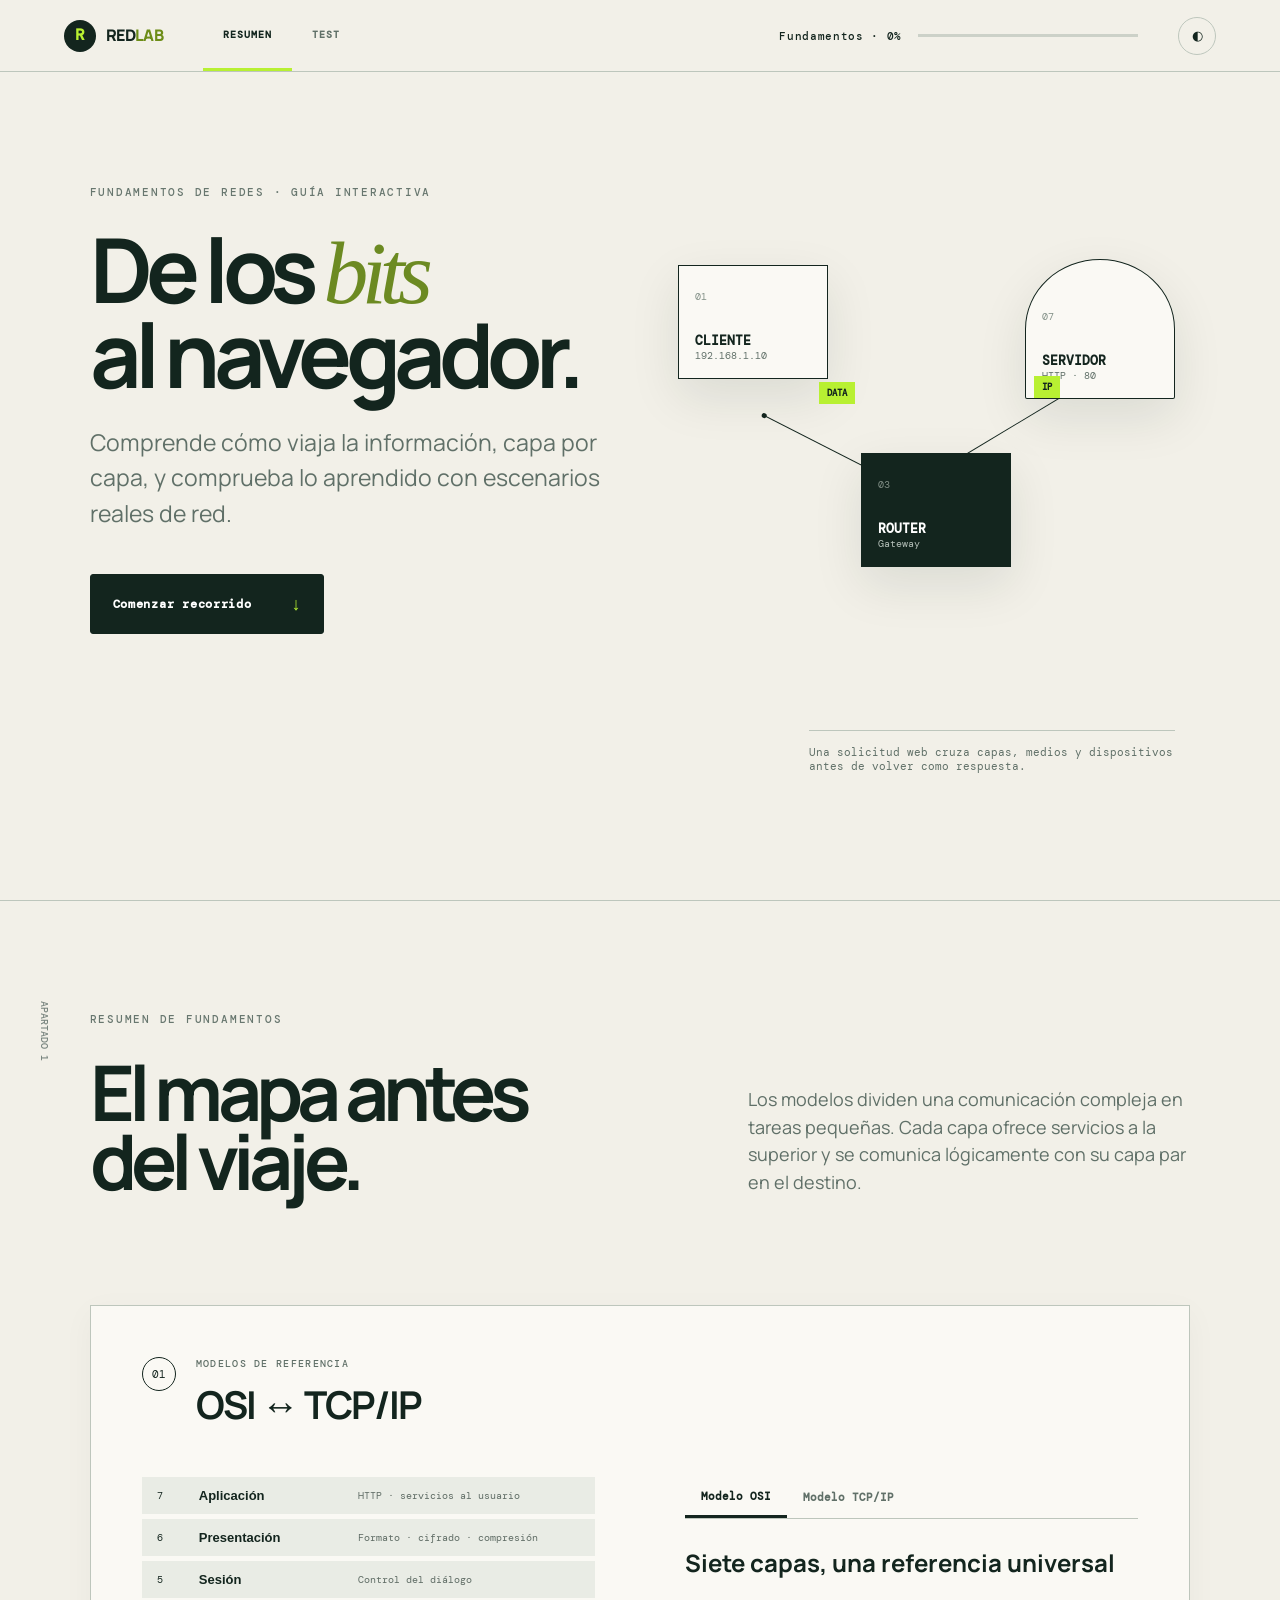
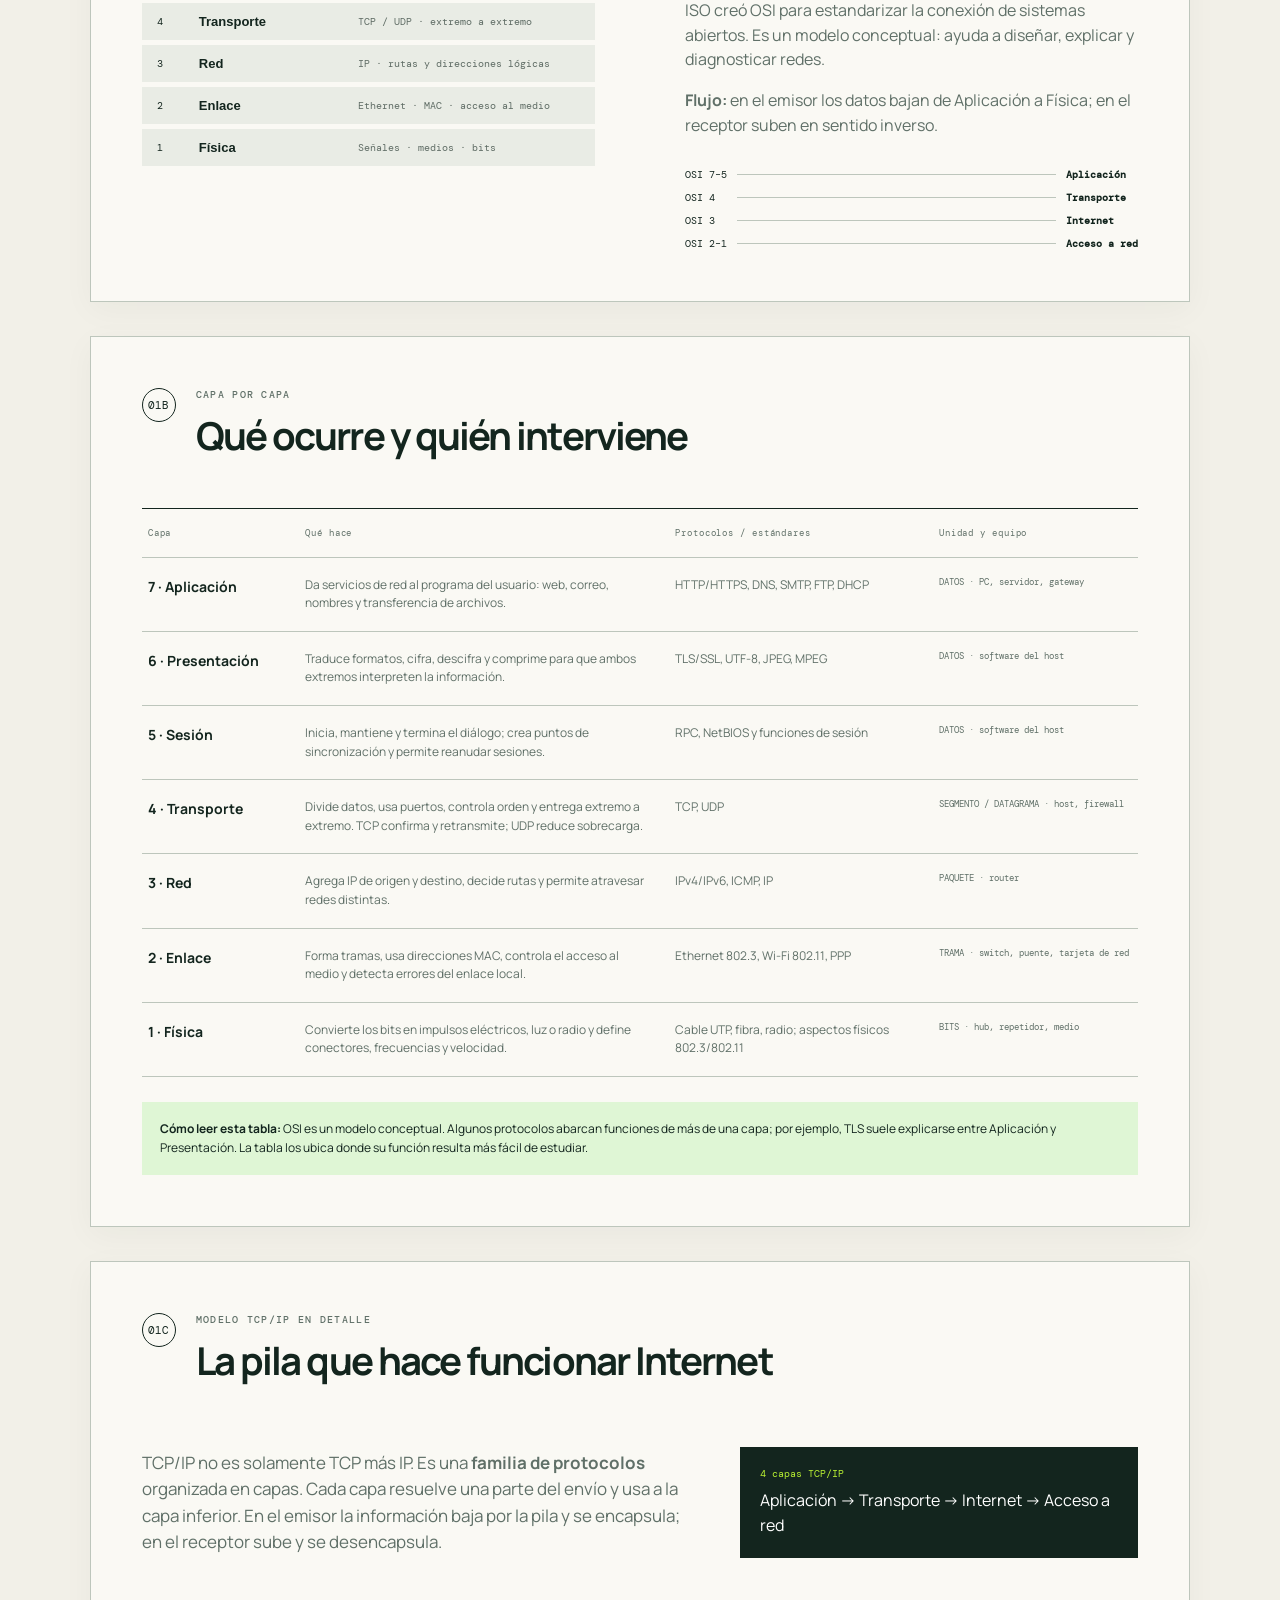
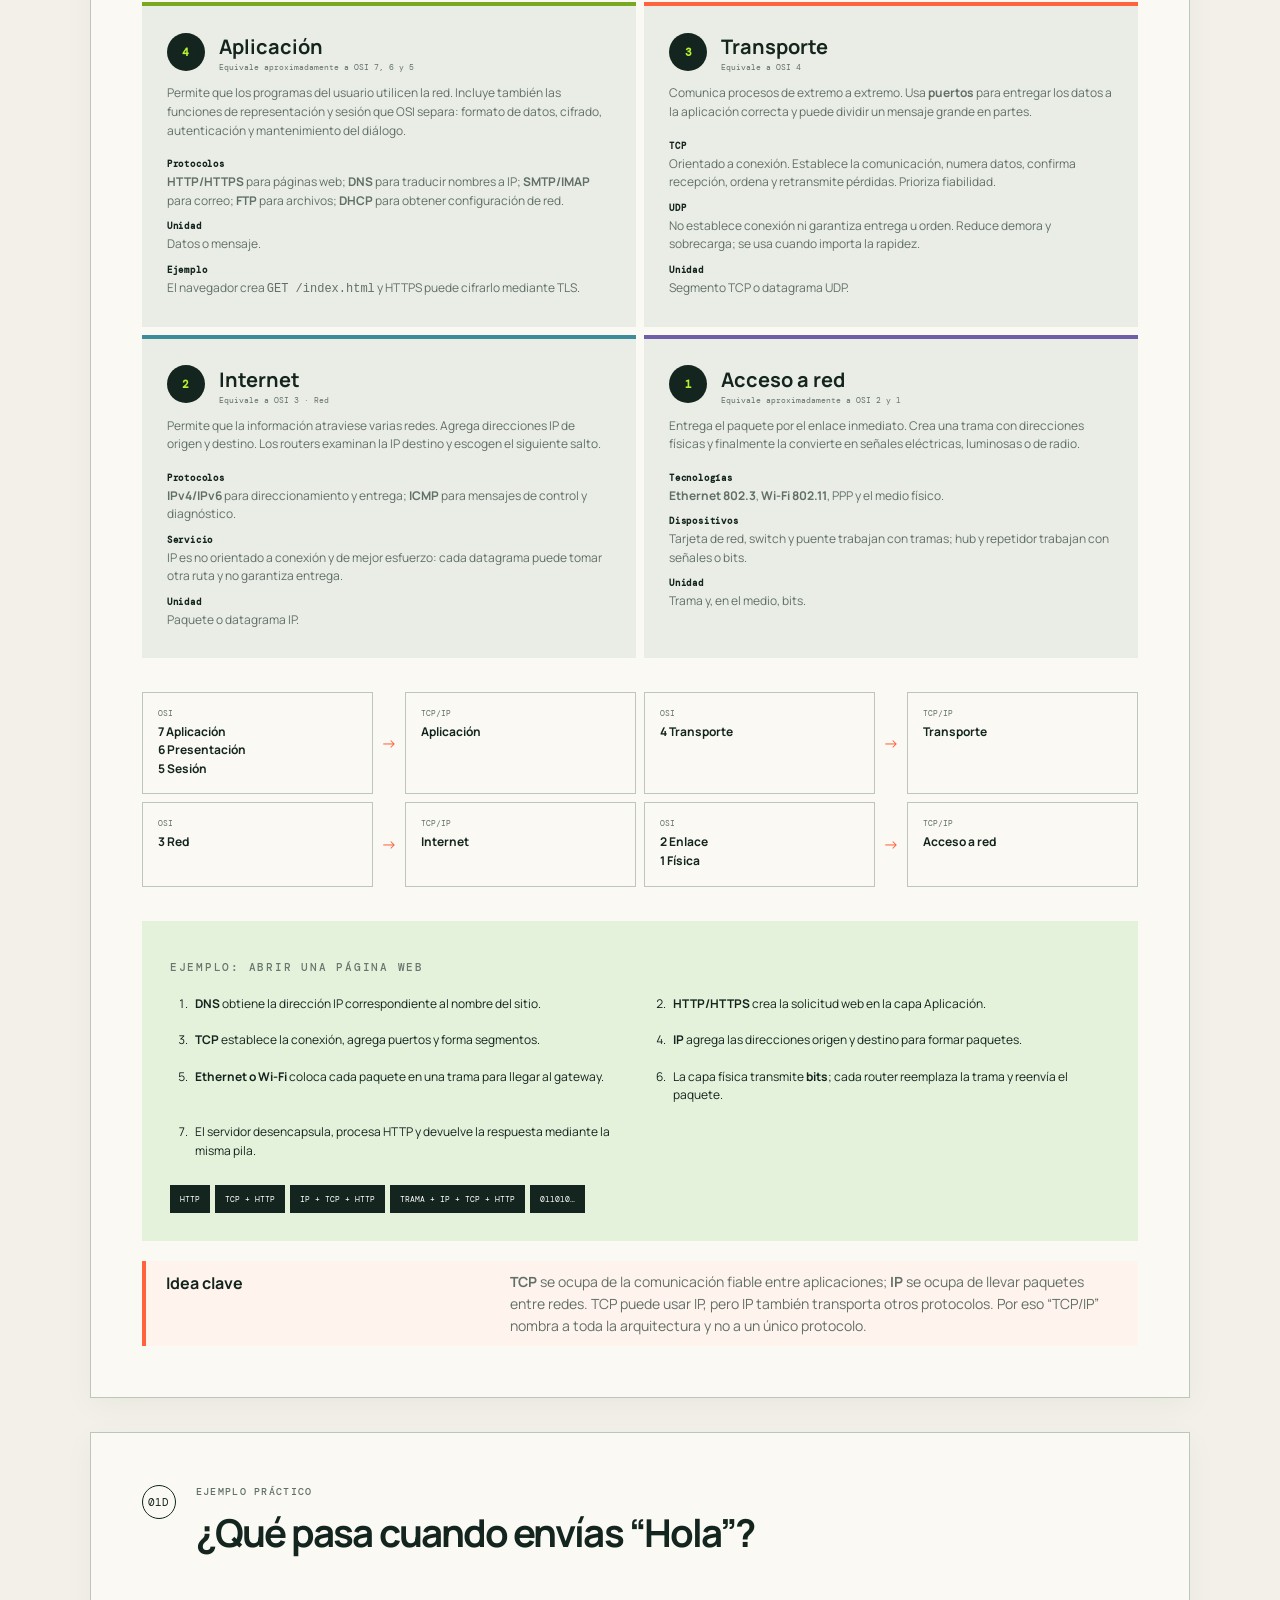
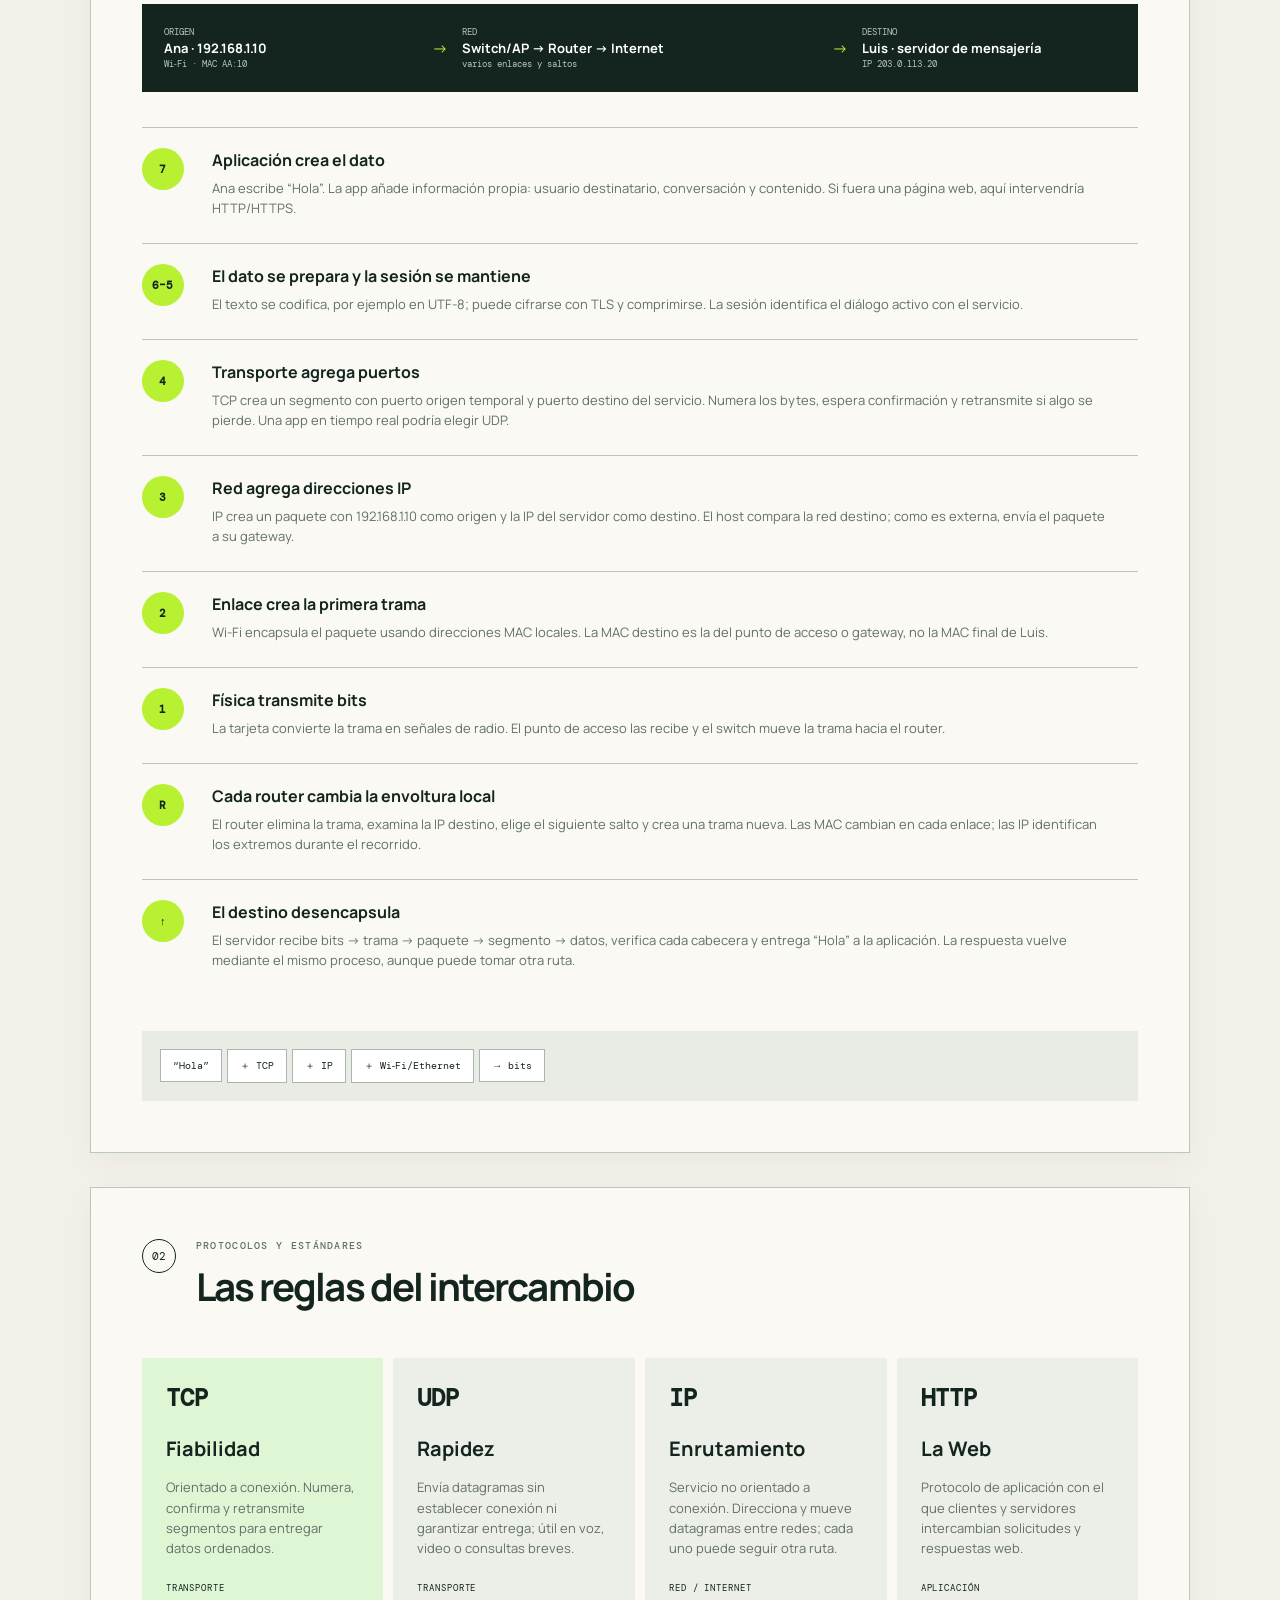
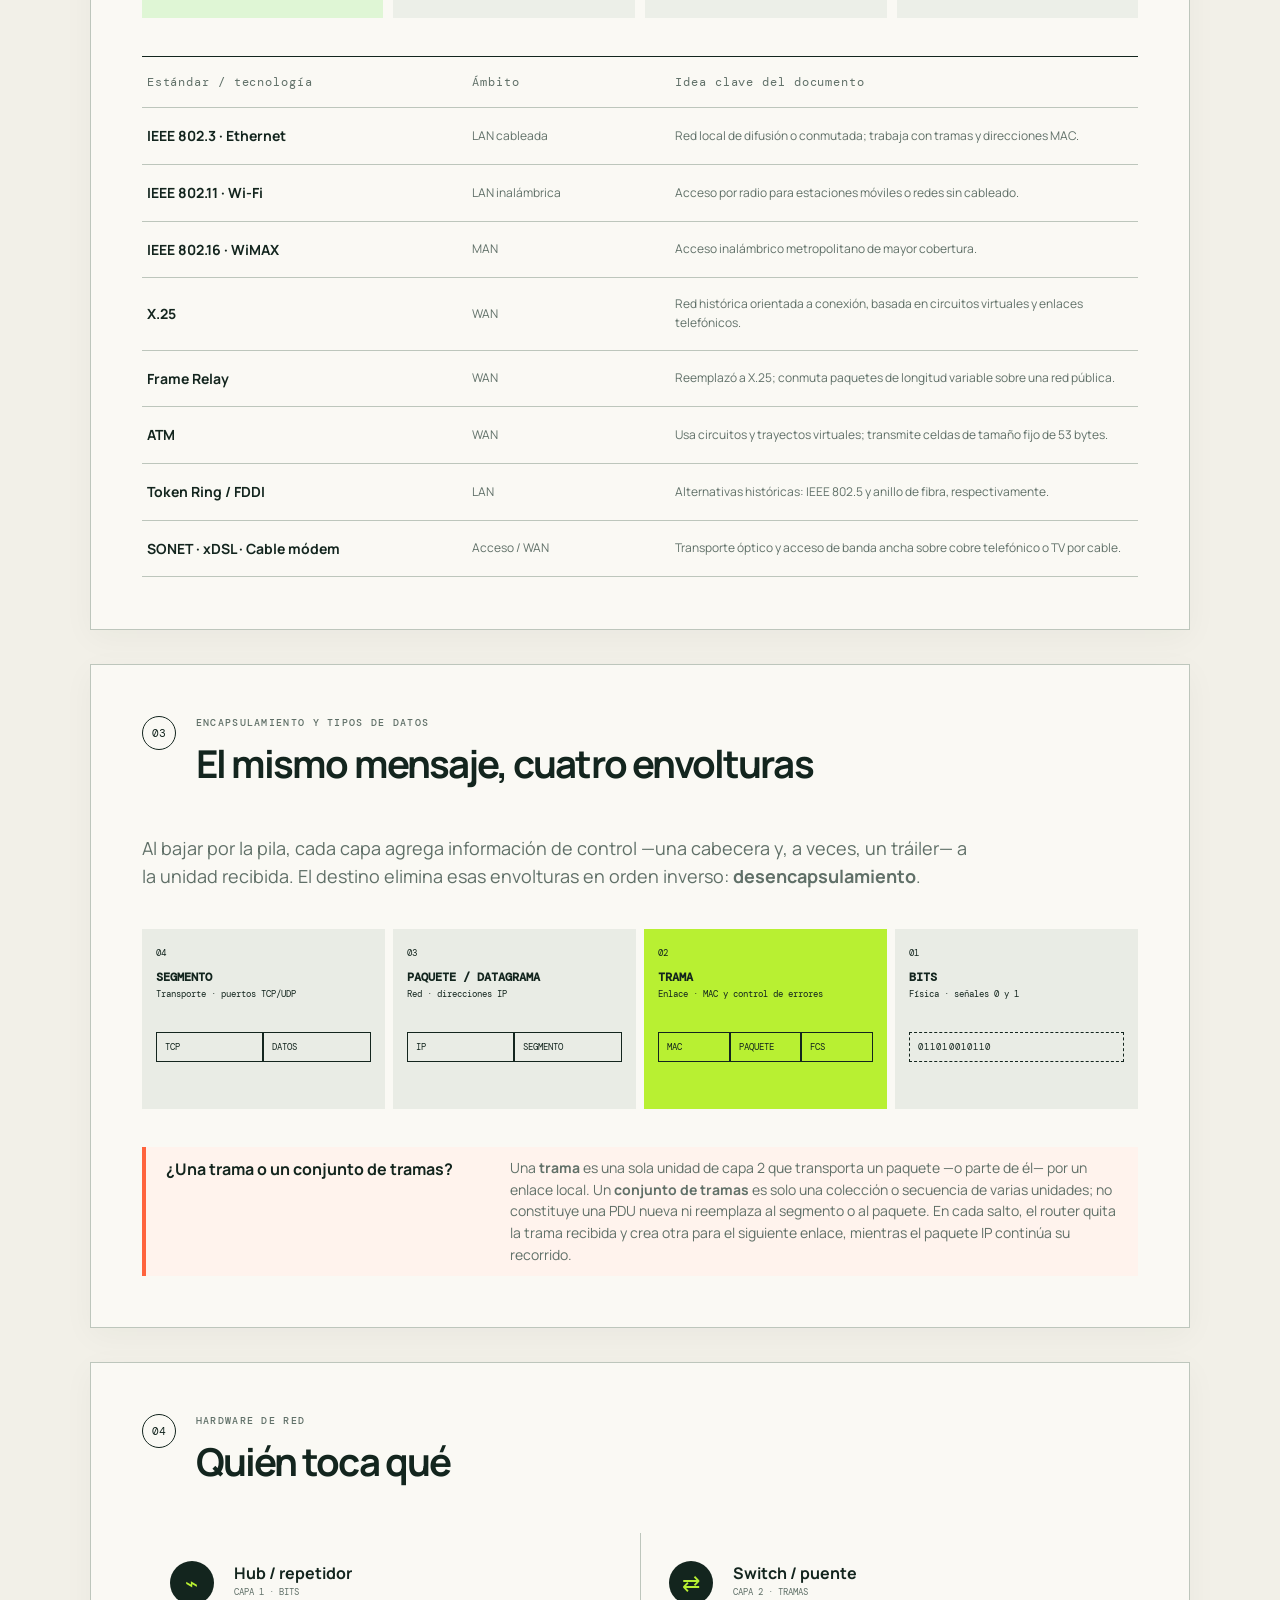
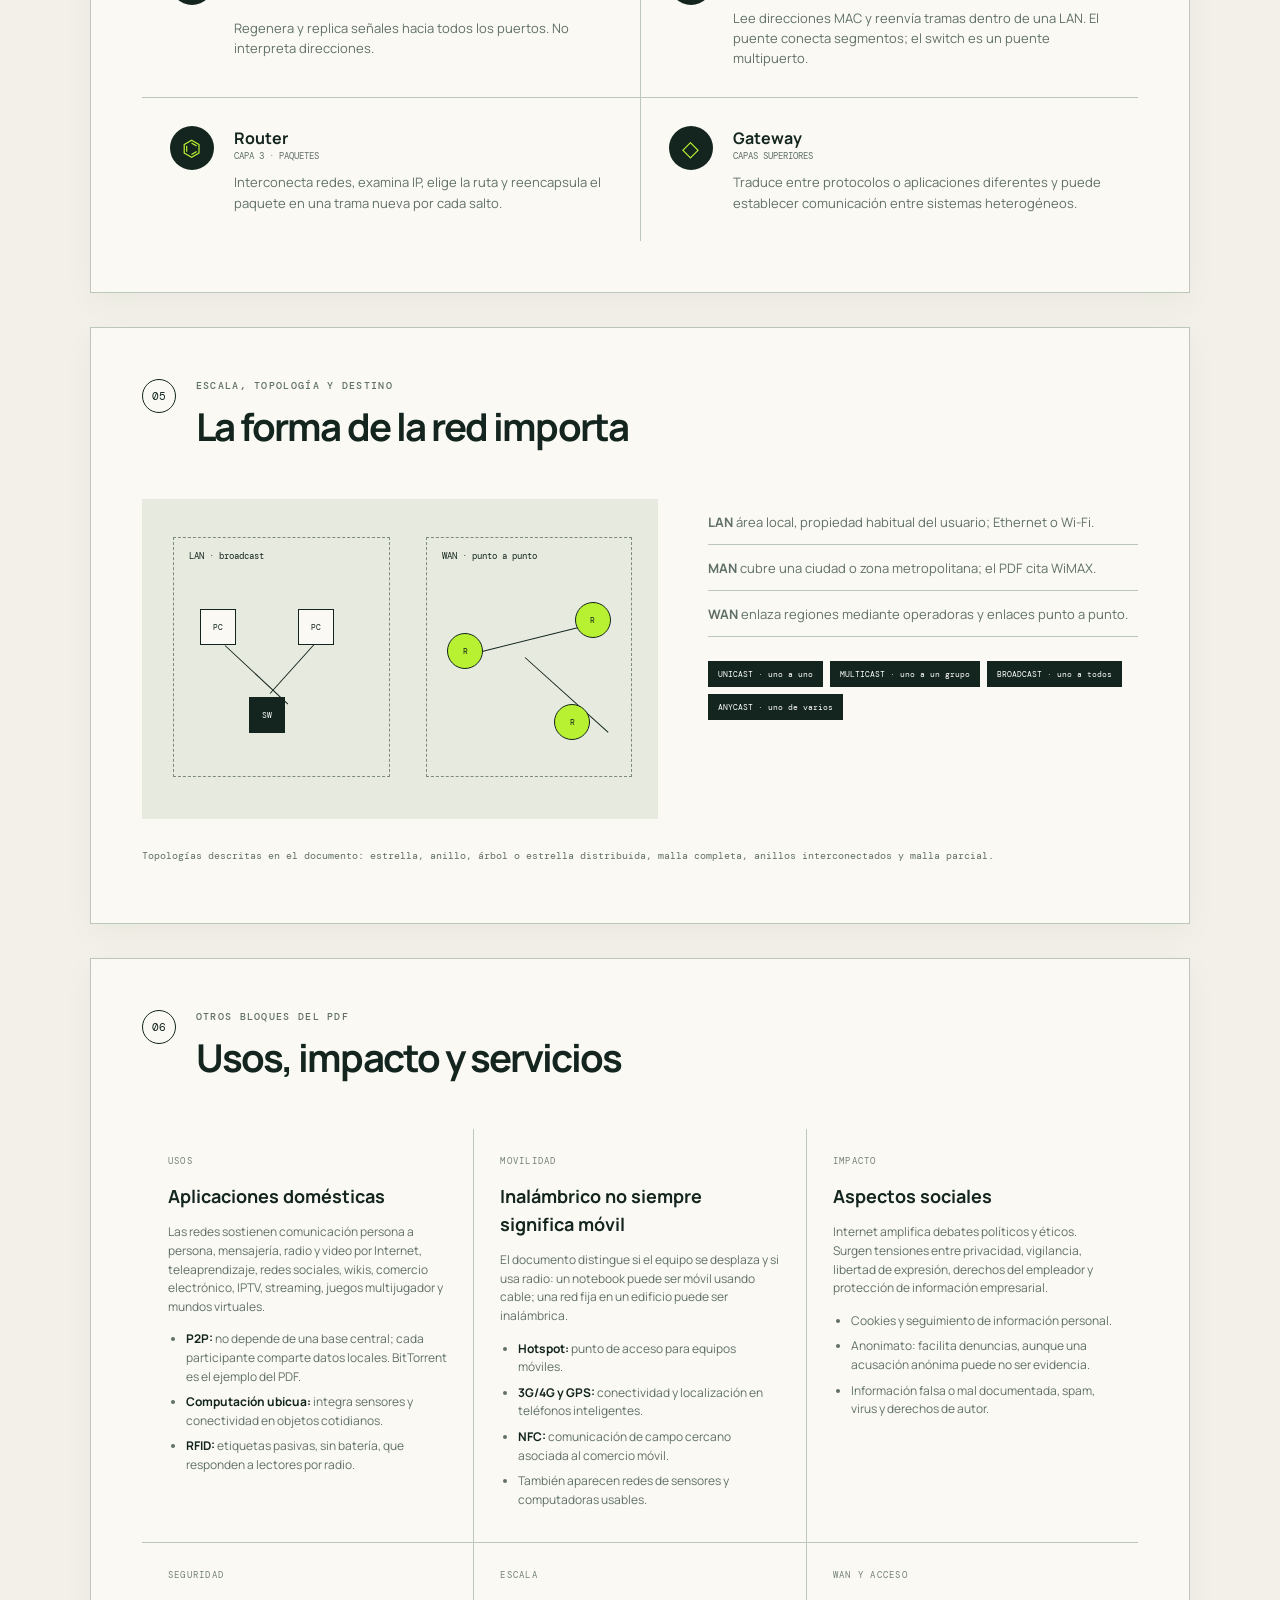
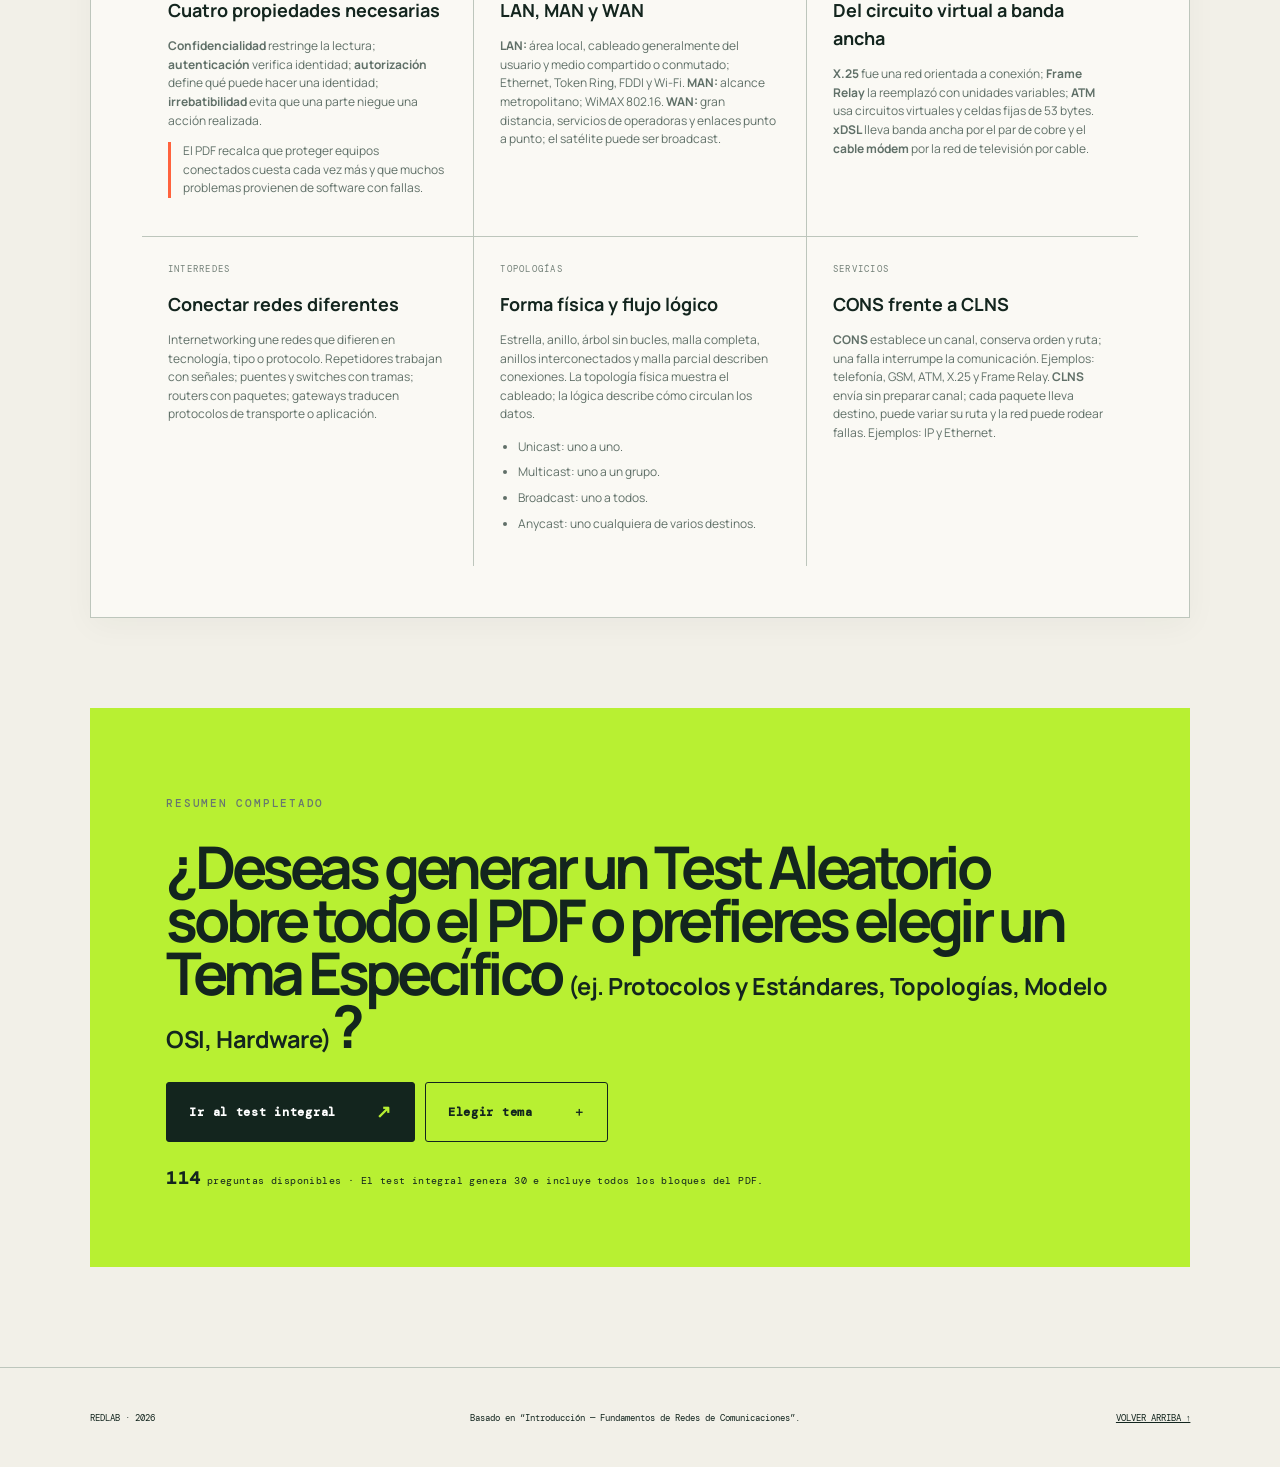
==== commit 192e023c: "Add detailed TCP IP model explanation" ====
--- a/index.html
+++ b/index.html
@@ -92,8 +92,42 @@
         <div class="accuracy-note"><strong>Cómo leer esta tabla:</strong> OSI es un modelo conceptual. Algunos protocolos abarcan funciones de más de una capa; por ejemplo, TLS suele explicarse entre Aplicación y Presentación. La tabla los ubica donde su función resulta más fácil de estudiar.</div>
       </article>
 
+      <article class="content-block tcpip-guide" id="modelo-tcp-ip">
+        <div class="card-title"><span>01C</span><div><p>MODELO TCP/IP EN DETALLE</p><h3>La pila que hace funcionar Internet</h3></div></div>
+        <div class="tcpip-intro">
+          <p>TCP/IP no es solamente TCP más IP. Es una <strong>familia de protocolos</strong> organizada en capas. Cada capa resuelve una parte del envío y usa a la capa inferior. En el emisor la información baja por la pila y se encapsula; en el receptor sube y se desencapsula.</p>
+          <div><b>4 capas TCP/IP</b><span>Aplicación → Transporte → Internet → Acceso a red</span></div>
+        </div>
+        <div class="tcpip-stack">
+          <section class="tcp-app"><header><span>4</span><div><b>Aplicación</b><small>Equivale aproximadamente a OSI 7, 6 y 5</small></div></header><p>Permite que los programas del usuario utilicen la red. Incluye también las funciones de representación y sesión que OSI separa: formato de datos, cifrado, autenticación y mantenimiento del diálogo.</p><dl><dt>Protocolos</dt><dd><strong>HTTP/HTTPS</strong> para páginas web; <strong>DNS</strong> para traducir nombres a IP; <strong>SMTP/IMAP</strong> para correo; <strong>FTP</strong> para archivos; <strong>DHCP</strong> para obtener configuración de red.</dd><dt>Unidad</dt><dd>Datos o mensaje.</dd><dt>Ejemplo</dt><dd>El navegador crea <code>GET /index.html</code> y HTTPS puede cifrarlo mediante TLS.</dd></dl></section>
+          <section class="tcp-transport"><header><span>3</span><div><b>Transporte</b><small>Equivale a OSI 4</small></div></header><p>Comunica procesos de extremo a extremo. Usa <strong>puertos</strong> para entregar los datos a la aplicación correcta y puede dividir un mensaje grande en partes.</p><dl><dt>TCP</dt><dd>Orientado a conexión. Establece la comunicación, numera datos, confirma recepción, ordena y retransmite pérdidas. Prioriza fiabilidad.</dd><dt>UDP</dt><dd>No establece conexión ni garantiza entrega u orden. Reduce demora y sobrecarga; se usa cuando importa la rapidez.</dd><dt>Unidad</dt><dd>Segmento TCP o datagrama UDP.</dd></dl></section>
+          <section class="tcp-internet"><header><span>2</span><div><b>Internet</b><small>Equivale a OSI 3 · Red</small></div></header><p>Permite que la información atraviese varias redes. Agrega direcciones IP de origen y destino. Los routers examinan la IP destino y escogen el siguiente salto.</p><dl><dt>Protocolos</dt><dd><strong>IPv4/IPv6</strong> para direccionamiento y entrega; <strong>ICMP</strong> para mensajes de control y diagnóstico.</dd><dt>Servicio</dt><dd>IP es no orientado a conexión y de mejor esfuerzo: cada datagrama puede tomar otra ruta y no garantiza entrega.</dd><dt>Unidad</dt><dd>Paquete o datagrama IP.</dd></dl></section>
+          <section class="tcp-access"><header><span>1</span><div><b>Acceso a red</b><small>Equivale aproximadamente a OSI 2 y 1</small></div></header><p>Entrega el paquete por el enlace inmediato. Crea una trama con direcciones físicas y finalmente la convierte en señales eléctricas, luminosas o de radio.</p><dl><dt>Tecnologías</dt><dd><strong>Ethernet 802.3</strong>, <strong>Wi‑Fi 802.11</strong>, PPP y el medio físico.</dd><dt>Dispositivos</dt><dd>Tarjeta de red, switch y puente trabajan con tramas; hub y repetidor trabajan con señales o bits.</dd><dt>Unidad</dt><dd>Trama y, en el medio, bits.</dd></dl></section>
+        </div>
+        <div class="osi-compare">
+          <div><span>OSI</span><b>7 Aplicación<br>6 Presentación<br>5 Sesión</b></div><i>→</i><div><span>TCP/IP</span><b>Aplicación</b></div>
+          <div><span>OSI</span><b>4 Transporte</b></div><i>→</i><div><span>TCP/IP</span><b>Transporte</b></div>
+          <div><span>OSI</span><b>3 Red</b></div><i>→</i><div><span>TCP/IP</span><b>Internet</b></div>
+          <div><span>OSI</span><b>2 Enlace<br>1 Física</b></div><i>→</i><div><span>TCP/IP</span><b>Acceso a red</b></div>
+        </div>
+        <div class="tcpip-example">
+          <p class="eyebrow">EJEMPLO: ABRIR UNA PÁGINA WEB</p>
+          <ol>
+            <li><b>DNS</b> obtiene la dirección IP correspondiente al nombre del sitio.</li>
+            <li><b>HTTP/HTTPS</b> crea la solicitud web en la capa Aplicación.</li>
+            <li><b>TCP</b> establece la conexión, agrega puertos y forma segmentos.</li>
+            <li><b>IP</b> agrega las direcciones origen y destino para formar paquetes.</li>
+            <li><b>Ethernet o Wi‑Fi</b> coloca cada paquete en una trama para llegar al gateway.</li>
+            <li>La capa física transmite <b>bits</b>; cada router reemplaza la trama y reenvía el paquete.</li>
+            <li>El servidor desencapsula, procesa HTTP y devuelve la respuesta mediante la misma pila.</li>
+          </ol>
+          <div class="encapsulation-line"><span>HTTP</span><span>TCP + HTTP</span><span>IP + TCP + HTTP</span><span>TRAMA + IP + TCP + HTTP</span><span>011010…</span></div>
+        </div>
+        <div class="callout tcpip-key"><b>Idea clave</b><p><strong>TCP</strong> se ocupa de la comunicación fiable entre aplicaciones; <strong>IP</strong> se ocupa de llevar paquetes entre redes. TCP puede usar IP, pero IP también transporta otros protocolos. Por eso “TCP/IP” nombra a toda la arquitectura y no a un único protocolo.</p></div>
+      </article>
+
       <article class="content-block journey-block" id="ejemplo-mensaje">
-        <div class="card-title"><span>01C</span><div><p>EJEMPLO PRÁCTICO</p><h3>¿Qué pasa cuando envías “Hola”?</h3></div></div>
+        <div class="card-title"><span>01D</span><div><p>EJEMPLO PRÁCTICO</p><h3>¿Qué pasa cuando envías “Hola”?</h3></div></div>
         <div class="scenario"><div><span>ORIGEN</span><b>Ana · 192.168.1.10</b><small>Wi‑Fi · MAC AA:10</small></div><i>→</i><div><span>RED</span><b>Switch/AP → Router → Internet</b><small>varios enlaces y saltos</small></div><i>→</i><div><span>DESTINO</span><b>Luis · servidor de mensajería</b><small>IP 203.0.113.20</small></div></div>
         <ol class="journey-steps">
           <li><span>7</span><div><b>Aplicación crea el dato</b><p>Ana escribe “Hola”. La app añade información propia: usuario destinatario, conversación y contenido. Si fuera una página web, aquí intervendría HTTP/HTTPS.</p></div></li>
--- a/styles.css
+++ b/styles.css
@@ -5,5 +5,6 @@
 .page-tabs{display:flex;align-self:stretch}.page-tabs a{display:flex;align-items:center;padding:0 20px;color:var(--muted);text-decoration:none;font:600 10px 'DM Mono';text-transform:uppercase;letter-spacing:.1em;border-bottom:3px solid transparent}.page-tabs a.active{color:var(--ink);border-bottom-color:var(--green)}.layer-table{border-top:1px solid var(--ink)}.layer-table>div{display:grid;grid-template-columns:.7fr 1.8fr 1.25fr 1fr;gap:22px;padding:18px 6px;border-bottom:1px solid var(--line);align-items:start}.layer-table .layer-head{font:9px 'DM Mono';letter-spacing:.1em;color:var(--muted)}.layer-table b{font-size:14px}.layer-table p{font-size:12px;color:var(--muted);margin:0}.layer-table small{font:9px 'DM Mono';color:var(--muted)}.accuracy-note{margin-top:25px;padding:18px;background:var(--mint);font-size:12px}.scenario{display:grid;grid-template-columns:1fr auto 1.4fr auto 1fr;align-items:center;gap:14px;background:var(--ink);color:white;padding:22px}.scenario>div{display:flex;flex-direction:column}.scenario span,.scenario small{font:9px 'DM Mono';color:#b8c5bd}.scenario b{font-size:13px}.scenario>i{color:var(--green);font-style:normal}.journey-steps{list-style:none;padding:0;margin:35px 0}.journey-steps li{display:grid;grid-template-columns:52px 1fr;gap:18px;padding:20px 0;border-top:1px solid var(--line)}.journey-steps li>span{display:grid;place-items:center;width:42px;height:42px;border-radius:50%;background:var(--green);color:#13251e;font:700 11px 'DM Mono'}.journey-steps b{font-size:16px}.journey-steps p{margin:5px 0;color:var(--muted);font-size:13px;max-width:900px}.message-formula{display:flex;flex-wrap:wrap;gap:5px;align-items:center;padding:18px;background:#e9ece5;color:#13251e}.message-formula code,.message-formula i{padding:9px 12px;background:white;border:1px solid #abb7ae;font:10px 'DM Mono';font-style:normal}.test-landing{padding-top:70px}.test-landing .checkpoint{margin-top:0}.test-back{display:inline-block;margin-bottom:24px;color:inherit;font:10px 'DM Mono'}
 @media(max-width:900px){.layer-table>div{grid-template-columns:1fr 1.7fr}.layer-table .layer-head{display:none}.scenario{grid-template-columns:1fr}.scenario>i{transform:rotate(90deg);justify-self:center}}
 @media(max-width:600px){.page-tabs a{padding:0 10px}.layer-table>div{grid-template-columns:1fr}.topbar .brand>span:last-child{display:none}}
+.tcpip-intro{display:grid;grid-template-columns:1.4fr 1fr;gap:40px;align-items:center;margin-bottom:30px}.tcpip-intro>p{font-size:17px;color:var(--muted)}.tcpip-intro>div{padding:20px;background:var(--ink);color:white}.tcpip-intro b,.tcpip-intro span{display:block}.tcpip-intro b{color:var(--green);font:10px 'DM Mono';margin-bottom:8px}.tcpip-stack{display:grid;grid-template-columns:1fr 1fr;gap:8px}.tcpip-stack section{padding:25px;background:#eaede6;border-top:4px solid var(--ink)}.tcpip-stack header{display:flex;gap:14px;align-items:center}.tcpip-stack header>span{display:grid;place-items:center;width:38px;height:38px;border-radius:50%;background:var(--ink);color:var(--green);font:700 11px 'DM Mono'}.tcpip-stack header b,.tcpip-stack header small{display:block}.tcpip-stack header b{font-size:20px}.tcpip-stack header small{font:8px 'DM Mono';color:var(--muted)}.tcpip-stack section>p,.tcpip-stack dd{font-size:12px;color:var(--muted)}.tcpip-stack dl{margin:18px 0 0}.tcpip-stack dt{font:700 9px 'DM Mono';letter-spacing:.09em;margin-top:10px}.tcpip-stack dd{margin:3px 0}.tcp-app{border-color:#79a821!important}.tcp-transport{border-color:#ff633d!important}.tcp-internet{border-color:#3d8c99!important}.tcp-access{border-color:#715ea8!important}.osi-compare{display:grid;grid-template-columns:1fr auto 1fr 1fr auto 1fr;gap:8px;align-items:stretch;margin:34px 0}.osi-compare>div{padding:15px;background:var(--surface);border:1px solid var(--line)}.osi-compare span,.osi-compare b{display:block}.osi-compare span{font:8px 'DM Mono';color:var(--muted)}.osi-compare b{font-size:12px;margin-top:5px}.osi-compare>i{align-self:center;color:var(--orange);font-style:normal}.tcpip-example{padding:28px;background:#e4f2db}.tcpip-example ol{display:grid;grid-template-columns:1fr 1fr;gap:8px 35px;padding-left:20px}.tcpip-example li{font-size:12px;padding:5px}.encapsulation-line{display:flex;flex-wrap:wrap;gap:5px;margin-top:20px}.encapsulation-line span{padding:9px 10px;background:var(--ink);color:white;font:8px 'DM Mono'}.tcpip-key{margin-top:20px}@media(max-width:900px){.tcpip-intro,.tcpip-stack{grid-template-columns:1fr}.osi-compare{grid-template-columns:1fr auto 1fr}.tcpip-example ol{grid-template-columns:1fr}}
 .bank-note{margin:24px 0 0;font:10px 'DM Mono';letter-spacing:.04em}.bank-note strong{font-size:18px}.topic-picker button{transition:background .15s,color .15s}
 .study-grid{display:grid;grid-template-columns:repeat(3,1fr);gap:1px;background:var(--line)}.study-grid section{background:var(--surface);padding:26px}.study-grid span{display:block;margin-bottom:16px;font:9px 'DM Mono';letter-spacing:.14em;color:#738078}.study-grid b{font-size:18px}.study-grid p,.study-grid li{font-size:12px;color:var(--muted)}.study-grid ul{margin:14px 0 0;padding-left:18px}.study-grid li{margin:7px 0}.study-grid li strong{color:var(--ink)}.micro-note{border-left:3px solid var(--orange);padding-left:12px}@media(max-width:1000px){.study-grid{grid-template-columns:1fr 1fr}}@media(max-width:600px){.study-grid{grid-template-columns:1fr}}
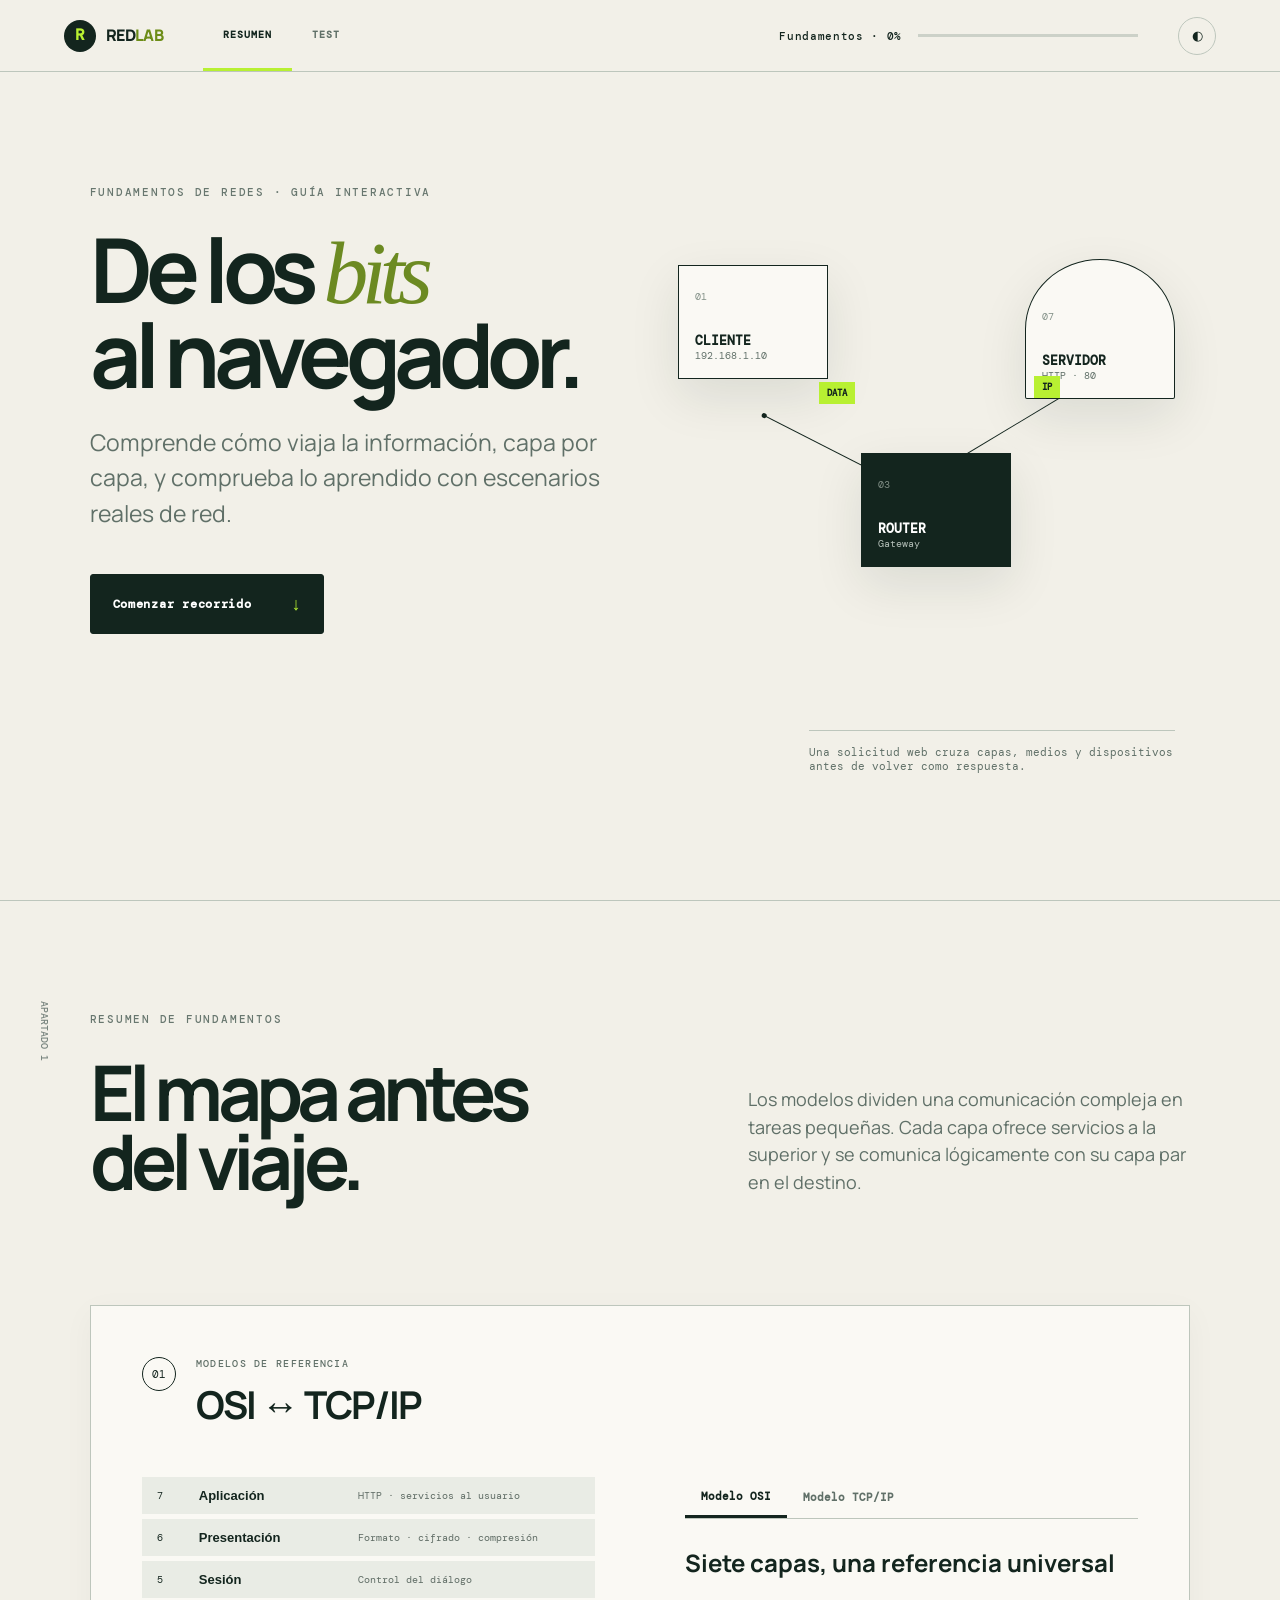
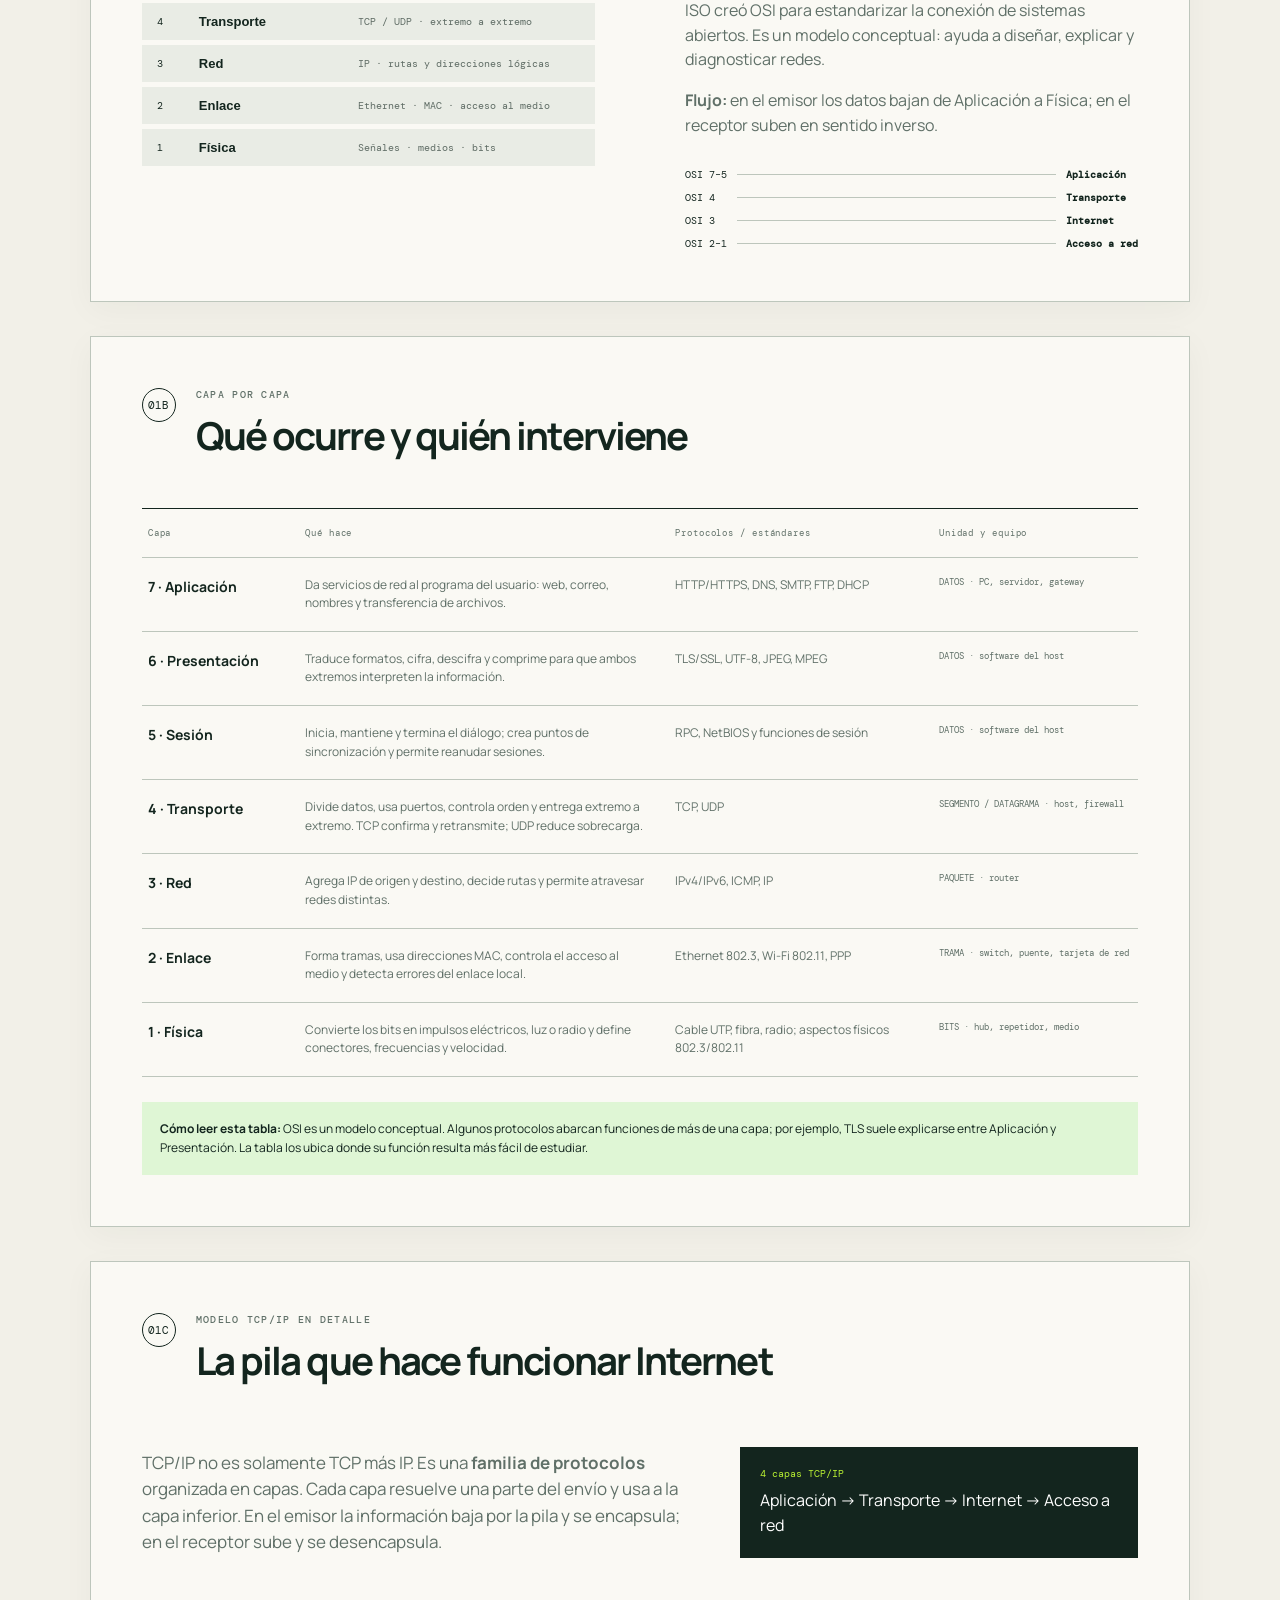
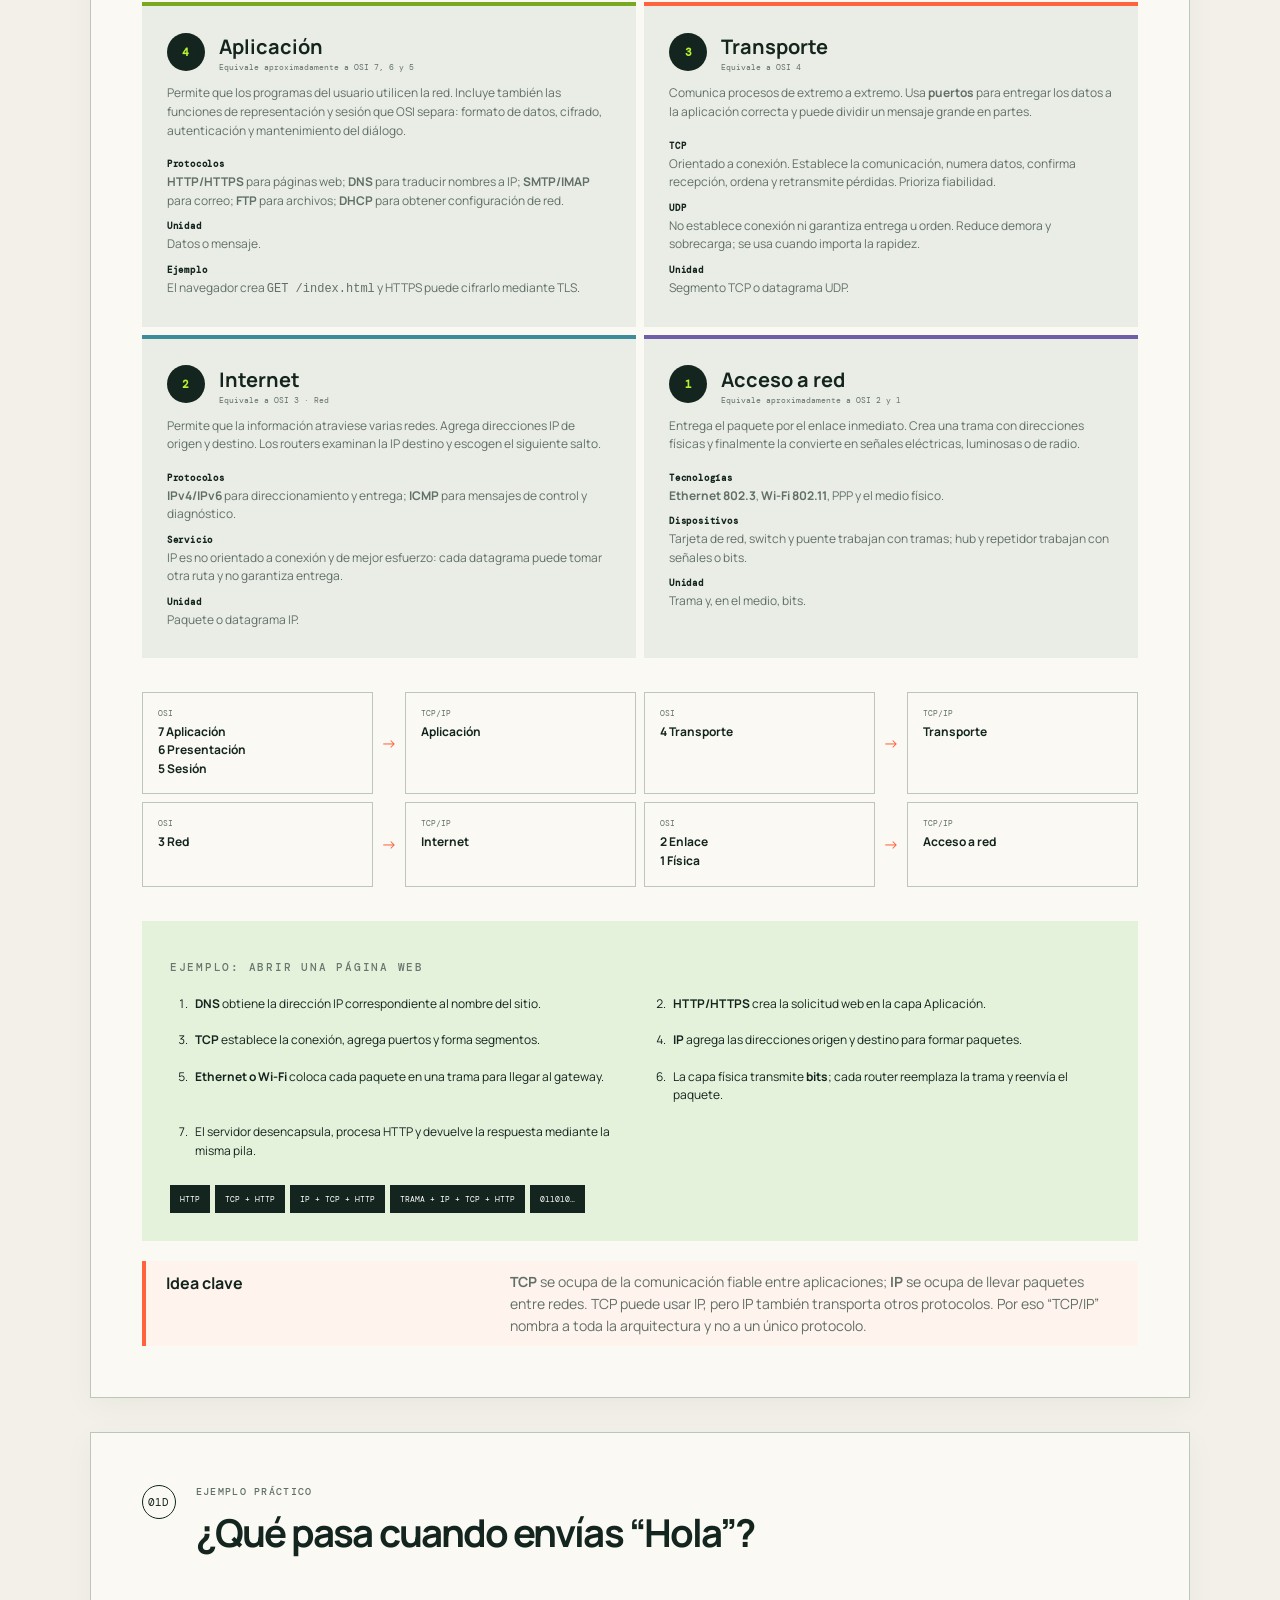
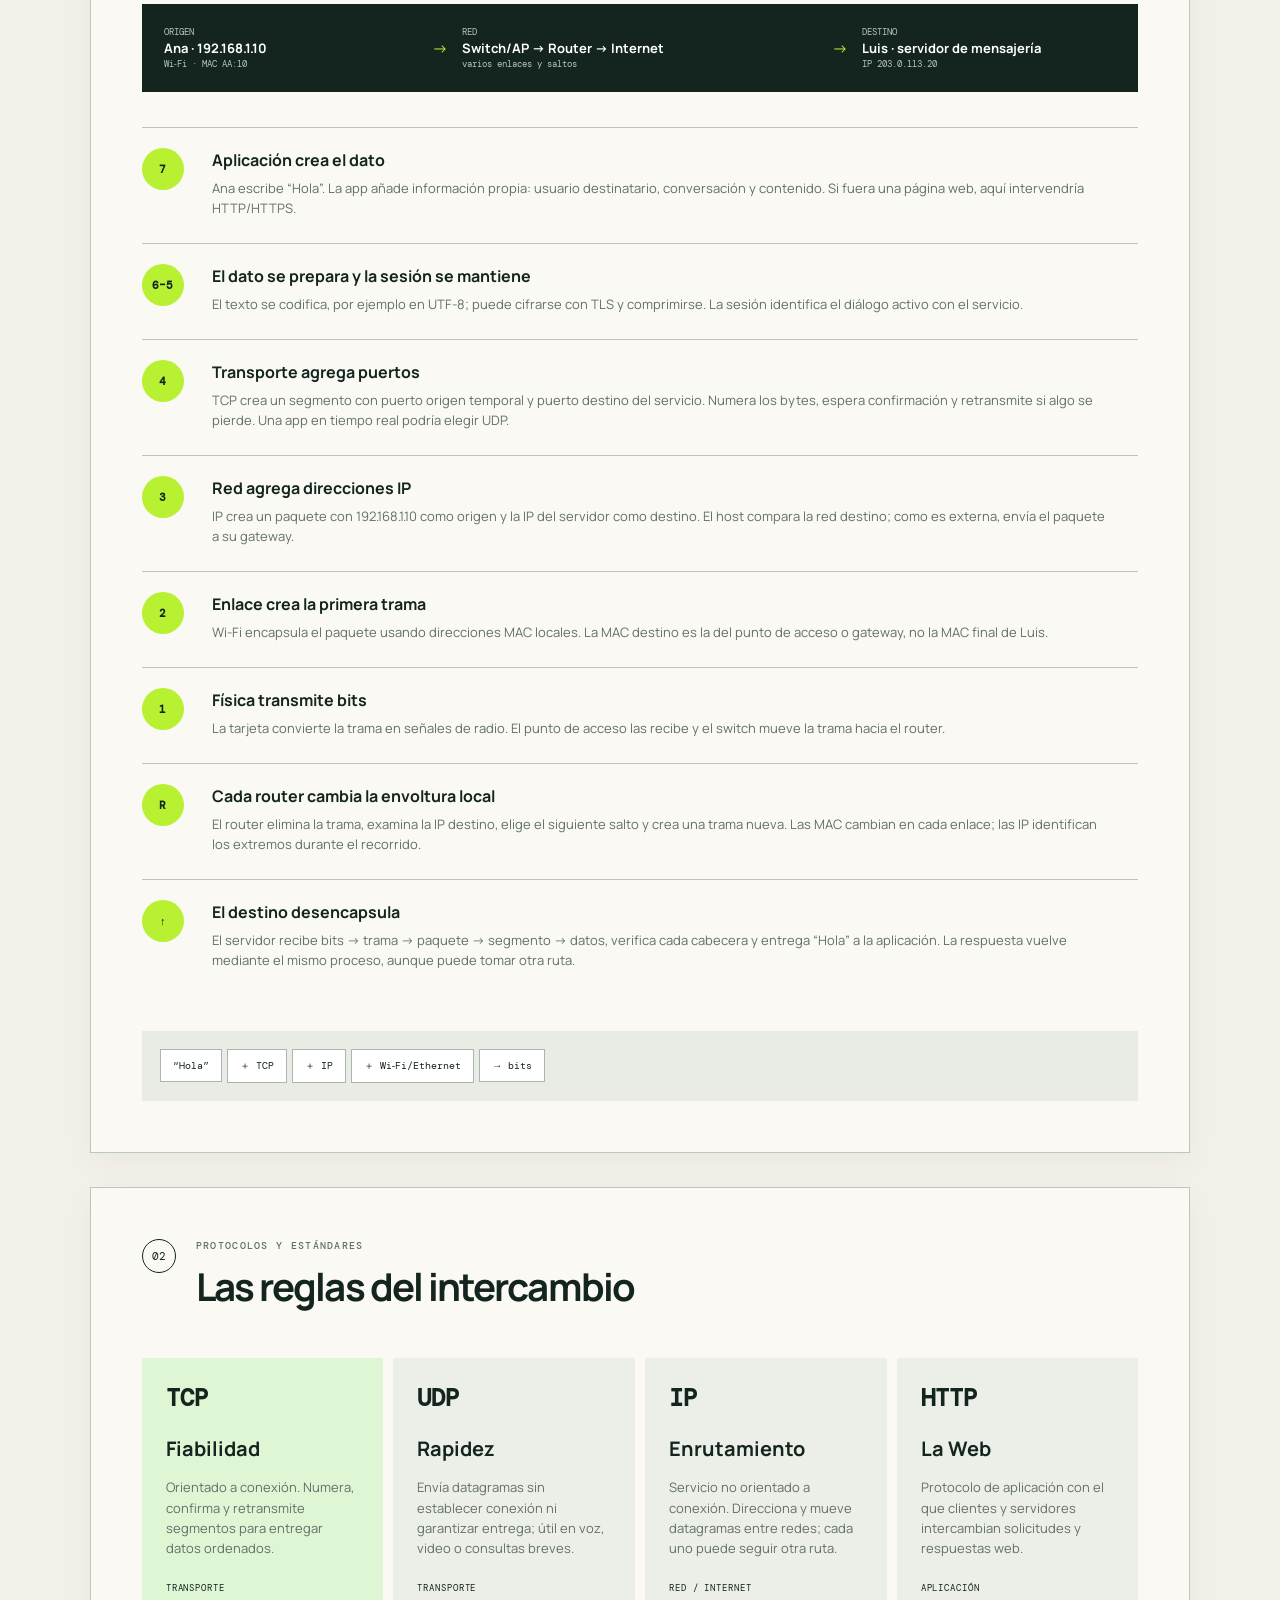
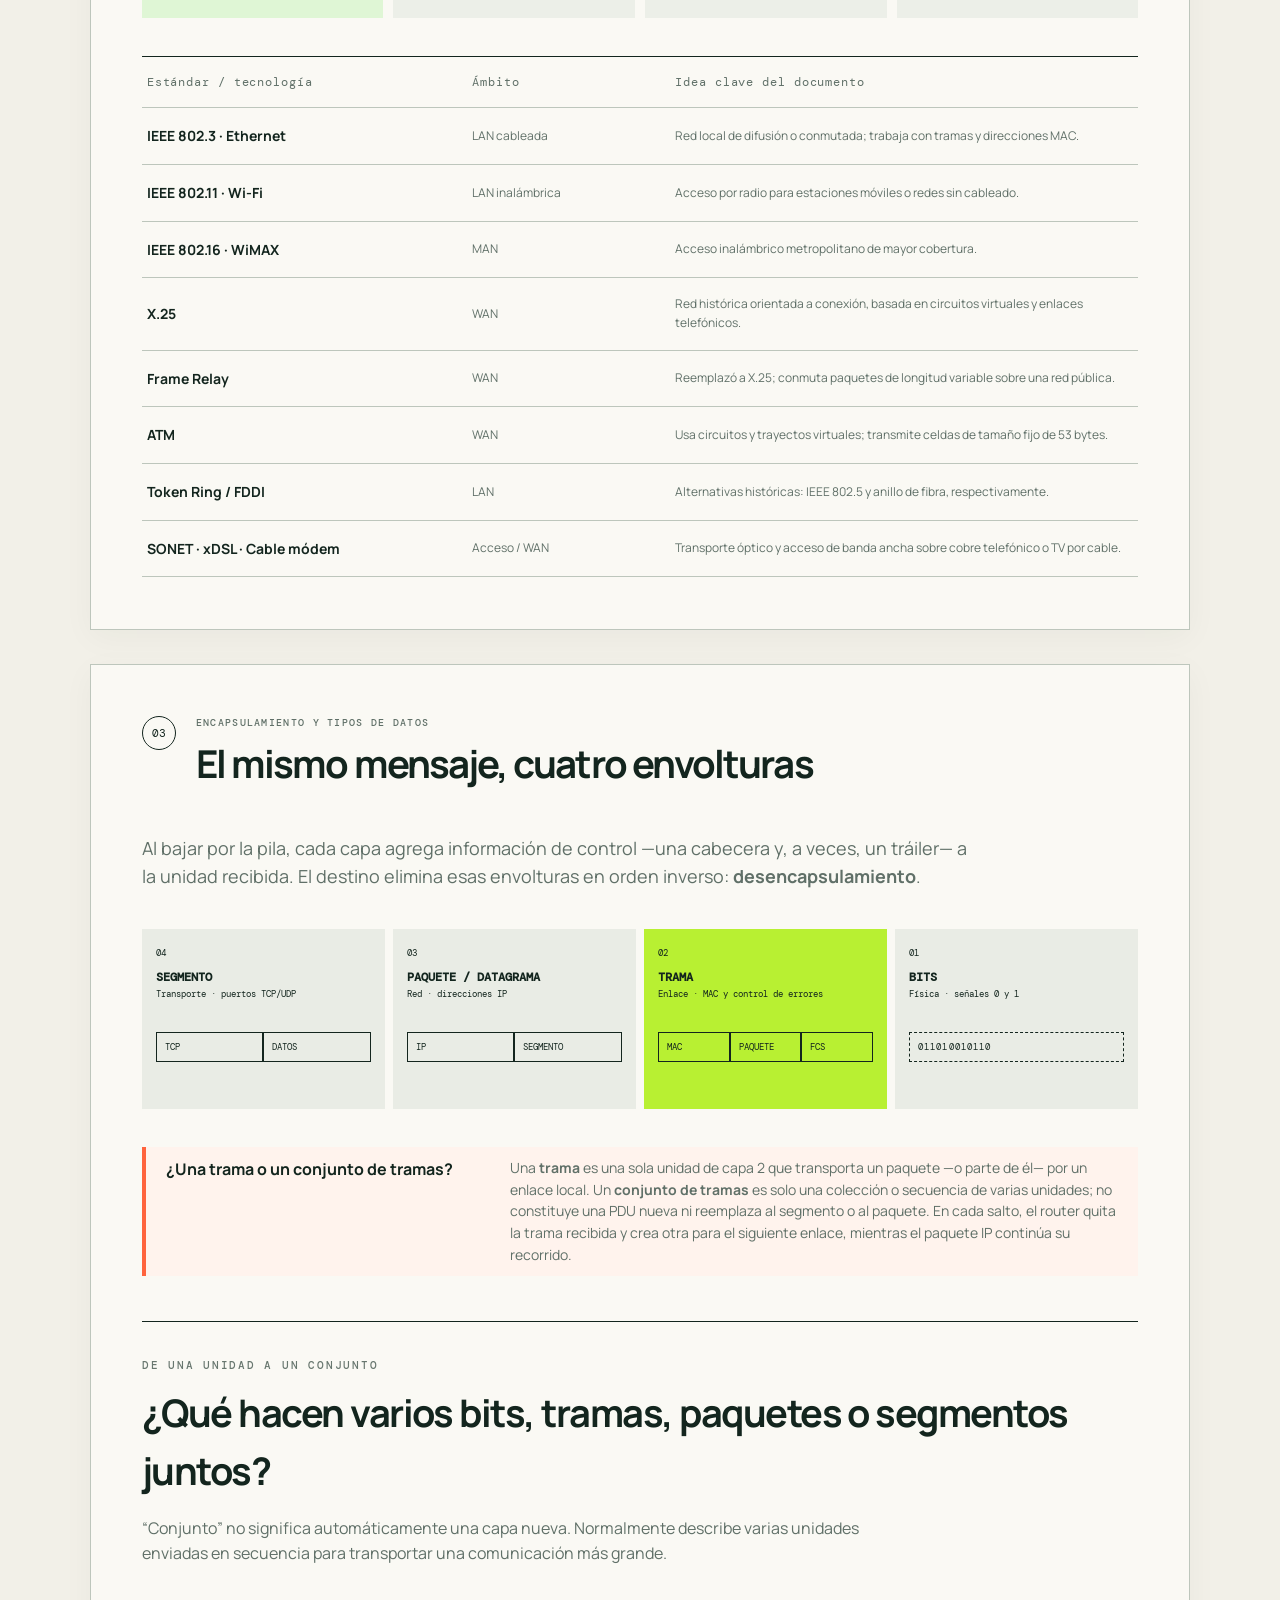
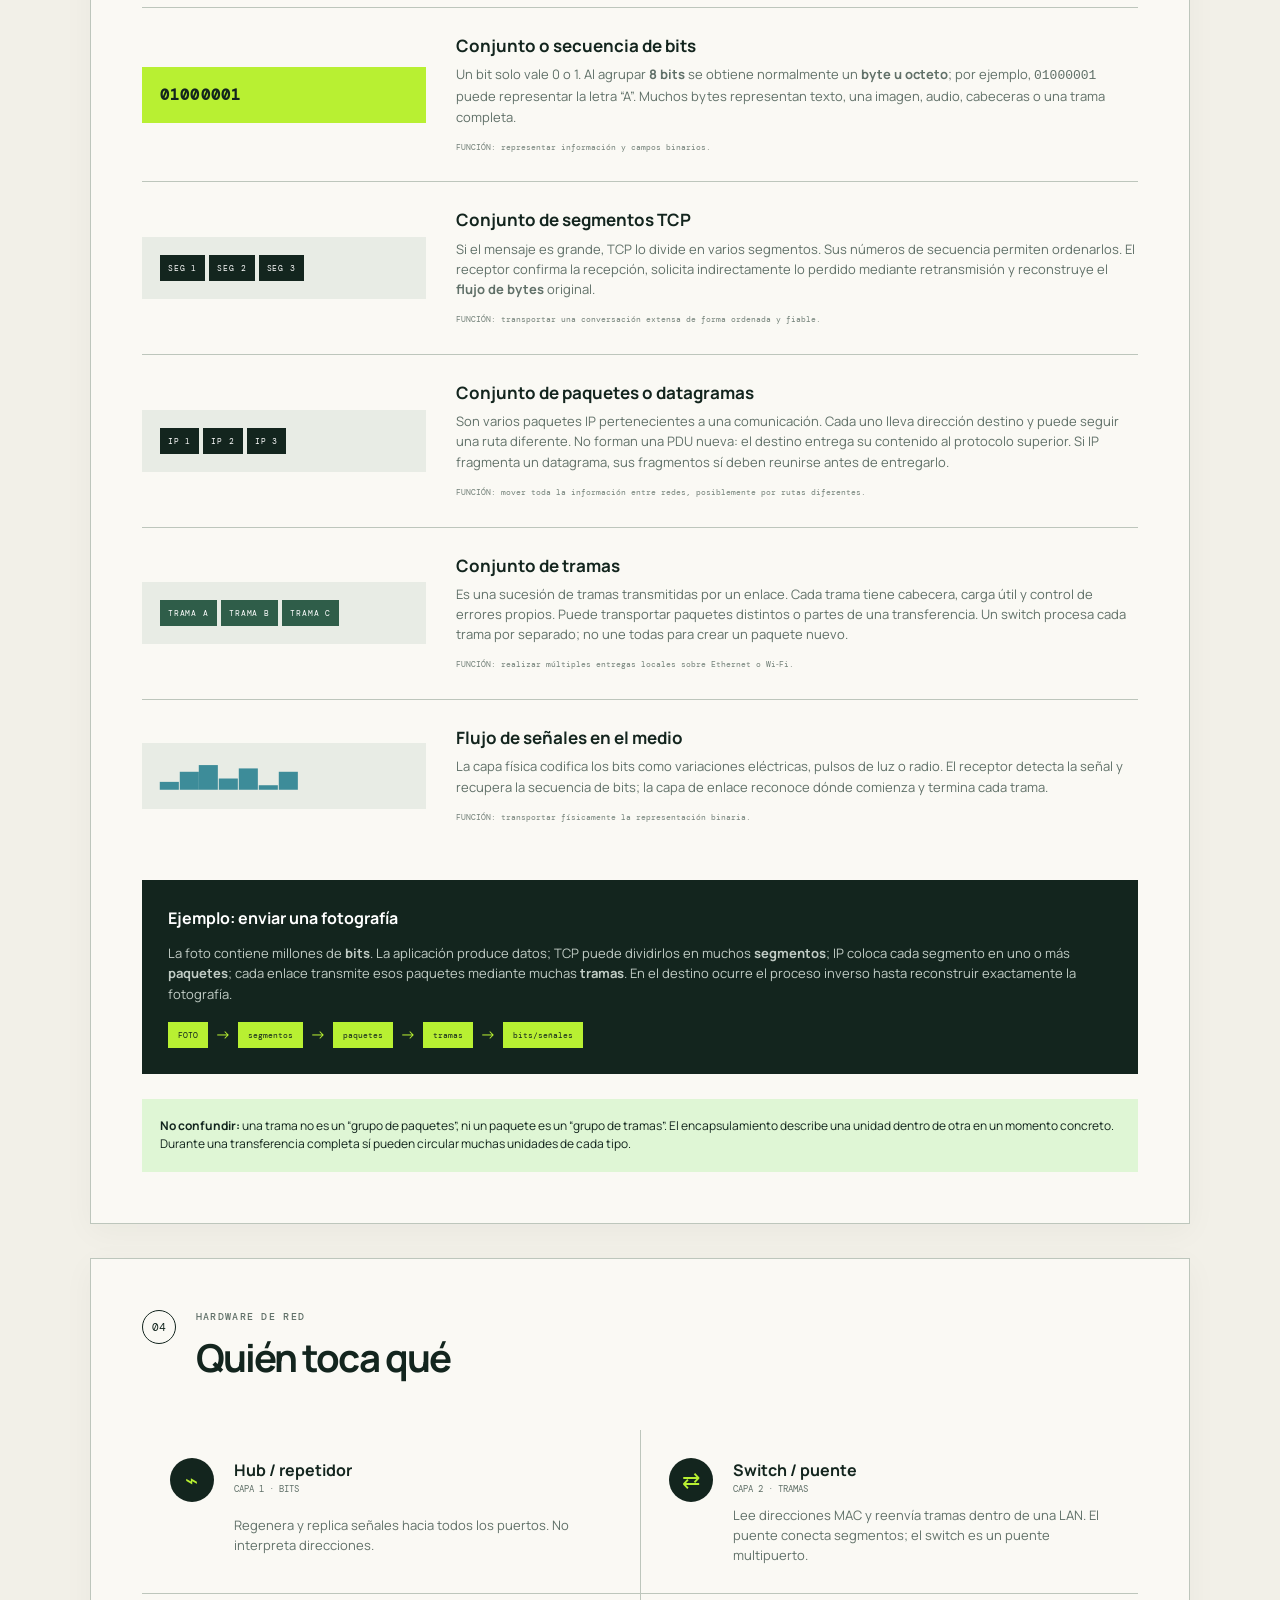
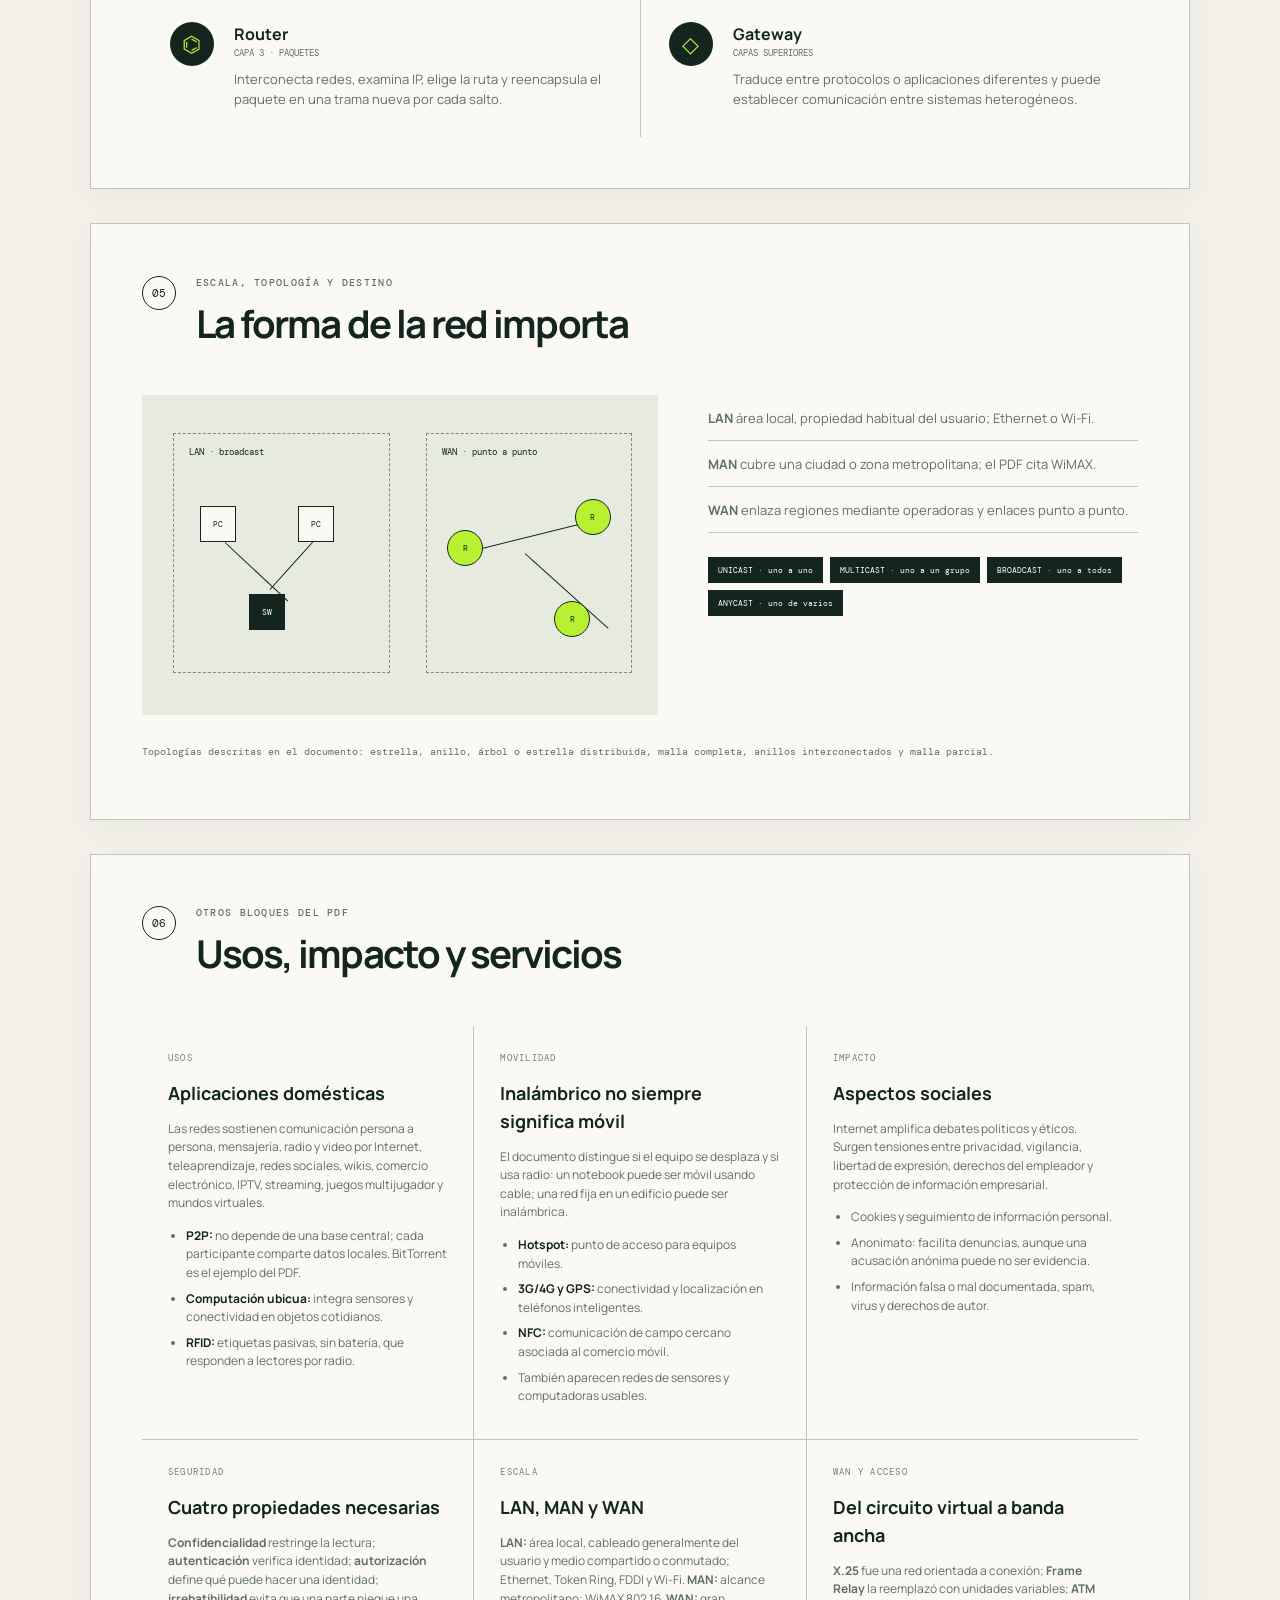
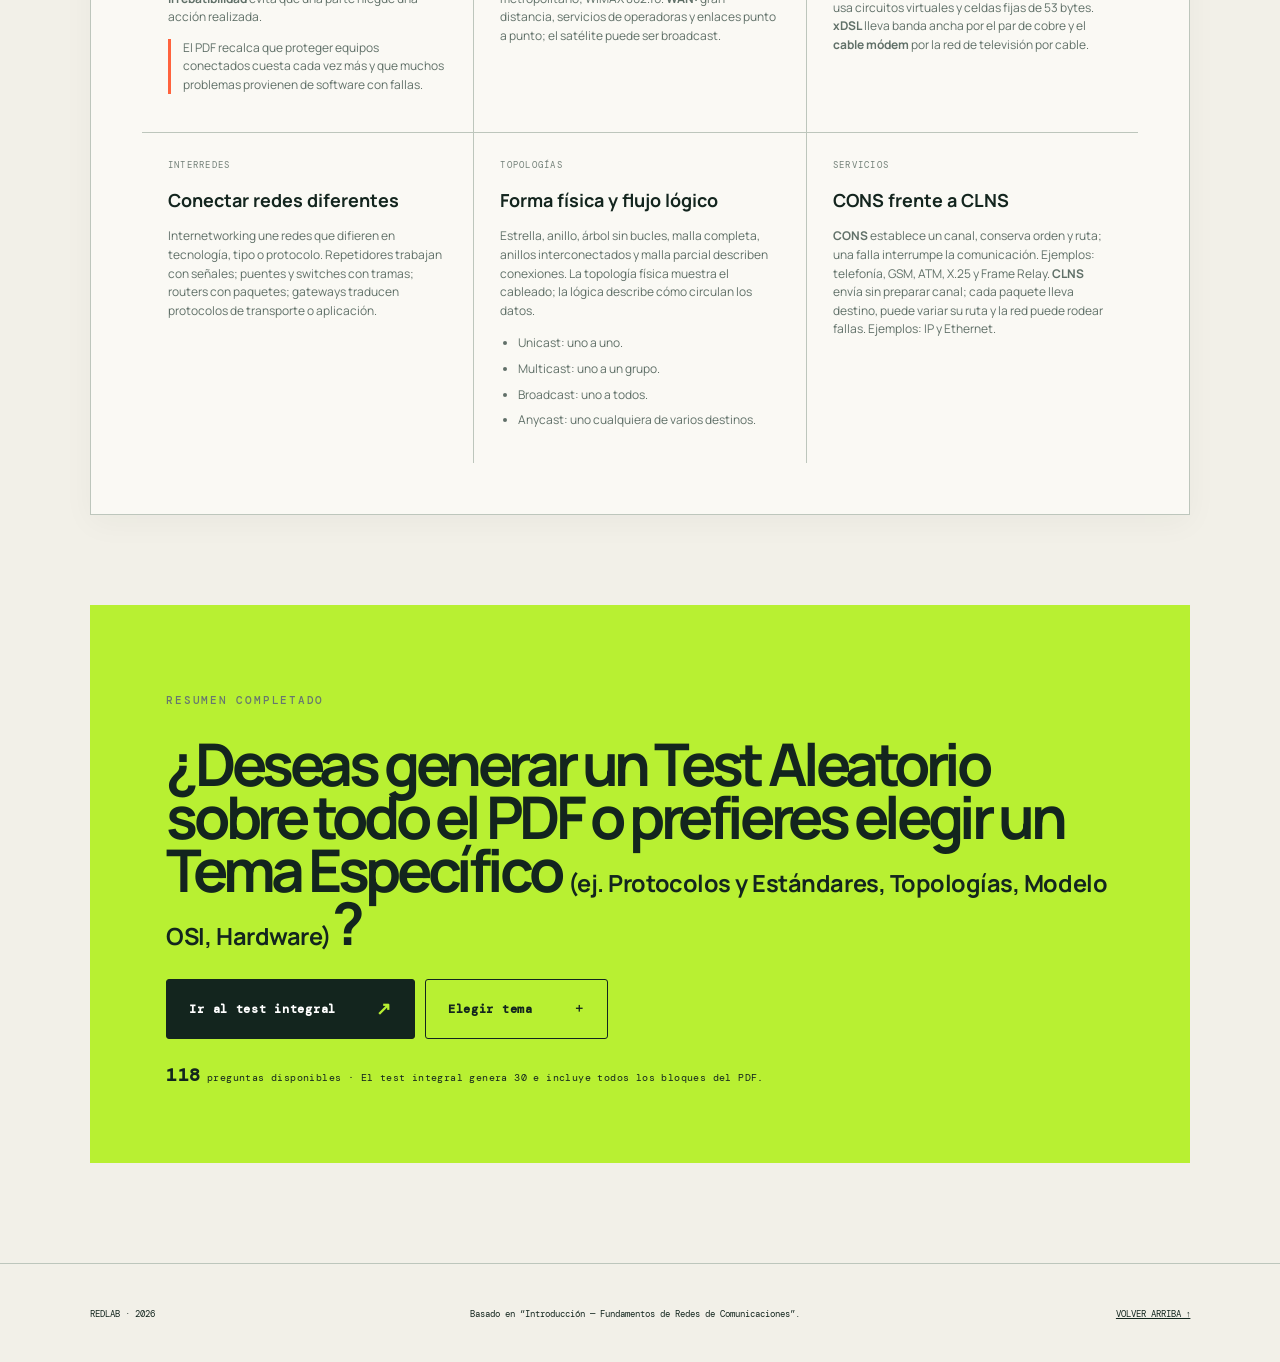
==== commit 8efaaf93: "Explain collections of network data units" ====
--- a/index.html
+++ b/index.html
@@ -173,6 +173,20 @@
           <div><span>01</span><b>BITS</b><small>Física · señales 0 y 1</small><i class="bits-shape">011010010110</i></div>
         </div>
         <div class="callout"><b>¿Una trama o un conjunto de tramas?</b><p>Una <strong>trama</strong> es una sola unidad de capa 2 que transporta un paquete —o parte de él— por un enlace local. Un <strong>conjunto de tramas</strong> es solo una colección o secuencia de varias unidades; no constituye una PDU nueva ni reemplaza al segmento o al paquete. En cada salto, el router quita la trama recibida y crea otra para el siguiente enlace, mientras el paquete IP continúa su recorrido.</p></div>
+        <div class="collection-guide">
+          <div class="collection-title"><p class="eyebrow">DE UNA UNIDAD A UN CONJUNTO</p><h4>¿Qué hacen varios bits, tramas, paquetes o segmentos juntos?</h4><p>“Conjunto” no significa automáticamente una capa nueva. Normalmente describe varias unidades enviadas en secuencia para transportar una comunicación más grande.</p></div>
+          <div class="collection-row bits-row"><div class="collection-symbol">01000001</div><div><b>Conjunto o secuencia de bits</b><p>Un bit solo vale 0 o 1. Al agrupar <strong>8 bits</strong> se obtiene normalmente un <strong>byte u octeto</strong>; por ejemplo, <code>01000001</code> puede representar la letra “A”. Muchos bytes representan texto, una imagen, audio, cabeceras o una trama completa.</p><small>FUNCIÓN: representar información y campos binarios.</small></div></div>
+          <div class="collection-row"><div class="collection-symbol"><i>SEG 1</i><i>SEG 2</i><i>SEG 3</i></div><div><b>Conjunto de segmentos TCP</b><p>Si el mensaje es grande, TCP lo divide en varios segmentos. Sus números de secuencia permiten ordenarlos. El receptor confirma la recepción, solicita indirectamente lo perdido mediante retransmisión y reconstruye el <strong>flujo de bytes</strong> original.</p><small>FUNCIÓN: transportar una conversación extensa de forma ordenada y fiable.</small></div></div>
+          <div class="collection-row"><div class="collection-symbol"><i>IP 1</i><i>IP 2</i><i>IP 3</i></div><div><b>Conjunto de paquetes o datagramas</b><p>Son varios paquetes IP pertenecientes a una comunicación. Cada uno lleva dirección destino y puede seguir una ruta diferente. No forman una PDU nueva: el destino entrega su contenido al protocolo superior. Si IP fragmenta un datagrama, sus fragmentos sí deben reunirse antes de entregarlo.</p><small>FUNCIÓN: mover toda la información entre redes, posiblemente por rutas diferentes.</small></div></div>
+          <div class="collection-row frame-row"><div class="collection-symbol"><i>TRAMA A</i><i>TRAMA B</i><i>TRAMA C</i></div><div><b>Conjunto de tramas</b><p>Es una sucesión de tramas transmitidas por un enlace. Cada trama tiene cabecera, carga útil y control de errores propios. Puede transportar paquetes distintos o partes de una transferencia. Un switch procesa cada trama por separado; no une todas para crear un paquete nuevo.</p><small>FUNCIÓN: realizar múltiples entregas locales sobre Ethernet o Wi‑Fi.</small></div></div>
+          <div class="collection-row"><div class="collection-symbol signal-symbol">▂▅▇▃▆▁▅</div><div><b>Flujo de señales en el medio</b><p>La capa física codifica los bits como variaciones eléctricas, pulsos de luz o radio. El receptor detecta la señal y recupera la secuencia de bits; la capa de enlace reconoce dónde comienza y termina cada trama.</p><small>FUNCIÓN: transportar físicamente la representación binaria.</small></div></div>
+        </div>
+        <div class="collection-example">
+          <b>Ejemplo: enviar una fotografía</b>
+          <p>La foto contiene millones de <strong>bits</strong>. La aplicación produce datos; TCP puede dividirlos en muchos <strong>segmentos</strong>; IP coloca cada segmento en uno o más <strong>paquetes</strong>; cada enlace transmite esos paquetes mediante muchas <strong>tramas</strong>. En el destino ocurre el proceso inverso hasta reconstruir exactamente la fotografía.</p>
+          <div><span>FOTO</span><i>→</i><span>segmentos</span><i>→</i><span>paquetes</span><i>→</i><span>tramas</span><i>→</i><span>bits/señales</span></div>
+        </div>
+        <div class="accuracy-note"><strong>No confundir:</strong> una trama no es un “grupo de paquetes”, ni un paquete es un “grupo de tramas”. El encapsulamiento describe una unidad dentro de otra en un momento concreto. Durante una transferencia completa sí pueden circular muchas unidades de cada tipo.</div>
       </article>
 
       <article class="content-block">
--- a/styles.css
+++ b/styles.css
@@ -6,5 +6,6 @@
 @media(max-width:900px){.layer-table>div{grid-template-columns:1fr 1.7fr}.layer-table .layer-head{display:none}.scenario{grid-template-columns:1fr}.scenario>i{transform:rotate(90deg);justify-self:center}}
 @media(max-width:600px){.page-tabs a{padding:0 10px}.layer-table>div{grid-template-columns:1fr}.topbar .brand>span:last-child{display:none}}
 .tcpip-intro{display:grid;grid-template-columns:1.4fr 1fr;gap:40px;align-items:center;margin-bottom:30px}.tcpip-intro>p{font-size:17px;color:var(--muted)}.tcpip-intro>div{padding:20px;background:var(--ink);color:white}.tcpip-intro b,.tcpip-intro span{display:block}.tcpip-intro b{color:var(--green);font:10px 'DM Mono';margin-bottom:8px}.tcpip-stack{display:grid;grid-template-columns:1fr 1fr;gap:8px}.tcpip-stack section{padding:25px;background:#eaede6;border-top:4px solid var(--ink)}.tcpip-stack header{display:flex;gap:14px;align-items:center}.tcpip-stack header>span{display:grid;place-items:center;width:38px;height:38px;border-radius:50%;background:var(--ink);color:var(--green);font:700 11px 'DM Mono'}.tcpip-stack header b,.tcpip-stack header small{display:block}.tcpip-stack header b{font-size:20px}.tcpip-stack header small{font:8px 'DM Mono';color:var(--muted)}.tcpip-stack section>p,.tcpip-stack dd{font-size:12px;color:var(--muted)}.tcpip-stack dl{margin:18px 0 0}.tcpip-stack dt{font:700 9px 'DM Mono';letter-spacing:.09em;margin-top:10px}.tcpip-stack dd{margin:3px 0}.tcp-app{border-color:#79a821!important}.tcp-transport{border-color:#ff633d!important}.tcp-internet{border-color:#3d8c99!important}.tcp-access{border-color:#715ea8!important}.osi-compare{display:grid;grid-template-columns:1fr auto 1fr 1fr auto 1fr;gap:8px;align-items:stretch;margin:34px 0}.osi-compare>div{padding:15px;background:var(--surface);border:1px solid var(--line)}.osi-compare span,.osi-compare b{display:block}.osi-compare span{font:8px 'DM Mono';color:var(--muted)}.osi-compare b{font-size:12px;margin-top:5px}.osi-compare>i{align-self:center;color:var(--orange);font-style:normal}.tcpip-example{padding:28px;background:#e4f2db}.tcpip-example ol{display:grid;grid-template-columns:1fr 1fr;gap:8px 35px;padding-left:20px}.tcpip-example li{font-size:12px;padding:5px}.encapsulation-line{display:flex;flex-wrap:wrap;gap:5px;margin-top:20px}.encapsulation-line span{padding:9px 10px;background:var(--ink);color:white;font:8px 'DM Mono'}.tcpip-key{margin-top:20px}@media(max-width:900px){.tcpip-intro,.tcpip-stack{grid-template-columns:1fr}.osi-compare{grid-template-columns:1fr auto 1fr}.tcpip-example ol{grid-template-columns:1fr}}
+.collection-guide{margin-top:45px;border-top:1px solid var(--ink)}.collection-title{padding:25px 0}.collection-title h4{font-size:clamp(24px,3vw,38px);letter-spacing:-.04em;margin:8px 0}.collection-title>p:last-child{max-width:760px;color:var(--muted)}.collection-row{display:grid;grid-template-columns:1fr 2.4fr;gap:30px;padding:25px 0;border-top:1px solid var(--line);align-items:center}.collection-symbol{display:flex;flex-wrap:wrap;gap:4px;padding:18px;background:#e8ece5;font:600 11px 'DM Mono';letter-spacing:.08em}.collection-symbol i{padding:8px;background:var(--ink);color:white;font:8px 'DM Mono';font-style:normal}.collection-row b{font-size:17px}.collection-row p{font-size:13px;color:var(--muted);margin:5px 0}.collection-row small{font:8px 'DM Mono';color:#728078}.bits-row .collection-symbol{background:var(--green);font-size:15px}.frame-row .collection-symbol i{background:#2f5d49}.signal-symbol{font-size:23px;color:#3d8c99}.collection-example{margin-top:28px;padding:26px;background:var(--ink);color:white}.collection-example>p{color:#c1ccc5;font-size:13px}.collection-example>div{display:flex;align-items:center;flex-wrap:wrap;gap:7px;margin-top:18px}.collection-example span{padding:8px 10px;background:var(--green);color:#13251e;font:8px 'DM Mono'}.collection-example i{color:var(--green);font-style:normal}@media(max-width:700px){.collection-row{grid-template-columns:1fr}.collection-symbol{order:2}}
 .bank-note{margin:24px 0 0;font:10px 'DM Mono';letter-spacing:.04em}.bank-note strong{font-size:18px}.topic-picker button{transition:background .15s,color .15s}
 .study-grid{display:grid;grid-template-columns:repeat(3,1fr);gap:1px;background:var(--line)}.study-grid section{background:var(--surface);padding:26px}.study-grid span{display:block;margin-bottom:16px;font:9px 'DM Mono';letter-spacing:.14em;color:#738078}.study-grid b{font-size:18px}.study-grid p,.study-grid li{font-size:12px;color:var(--muted)}.study-grid ul{margin:14px 0 0;padding-left:18px}.study-grid li{margin:7px 0}.study-grid li strong{color:var(--ink)}.micro-note{border-left:3px solid var(--orange);padding-left:12px}@media(max-width:1000px){.study-grid{grid-template-columns:1fr 1fr}}@media(max-width:600px){.study-grid{grid-template-columns:1fr}}
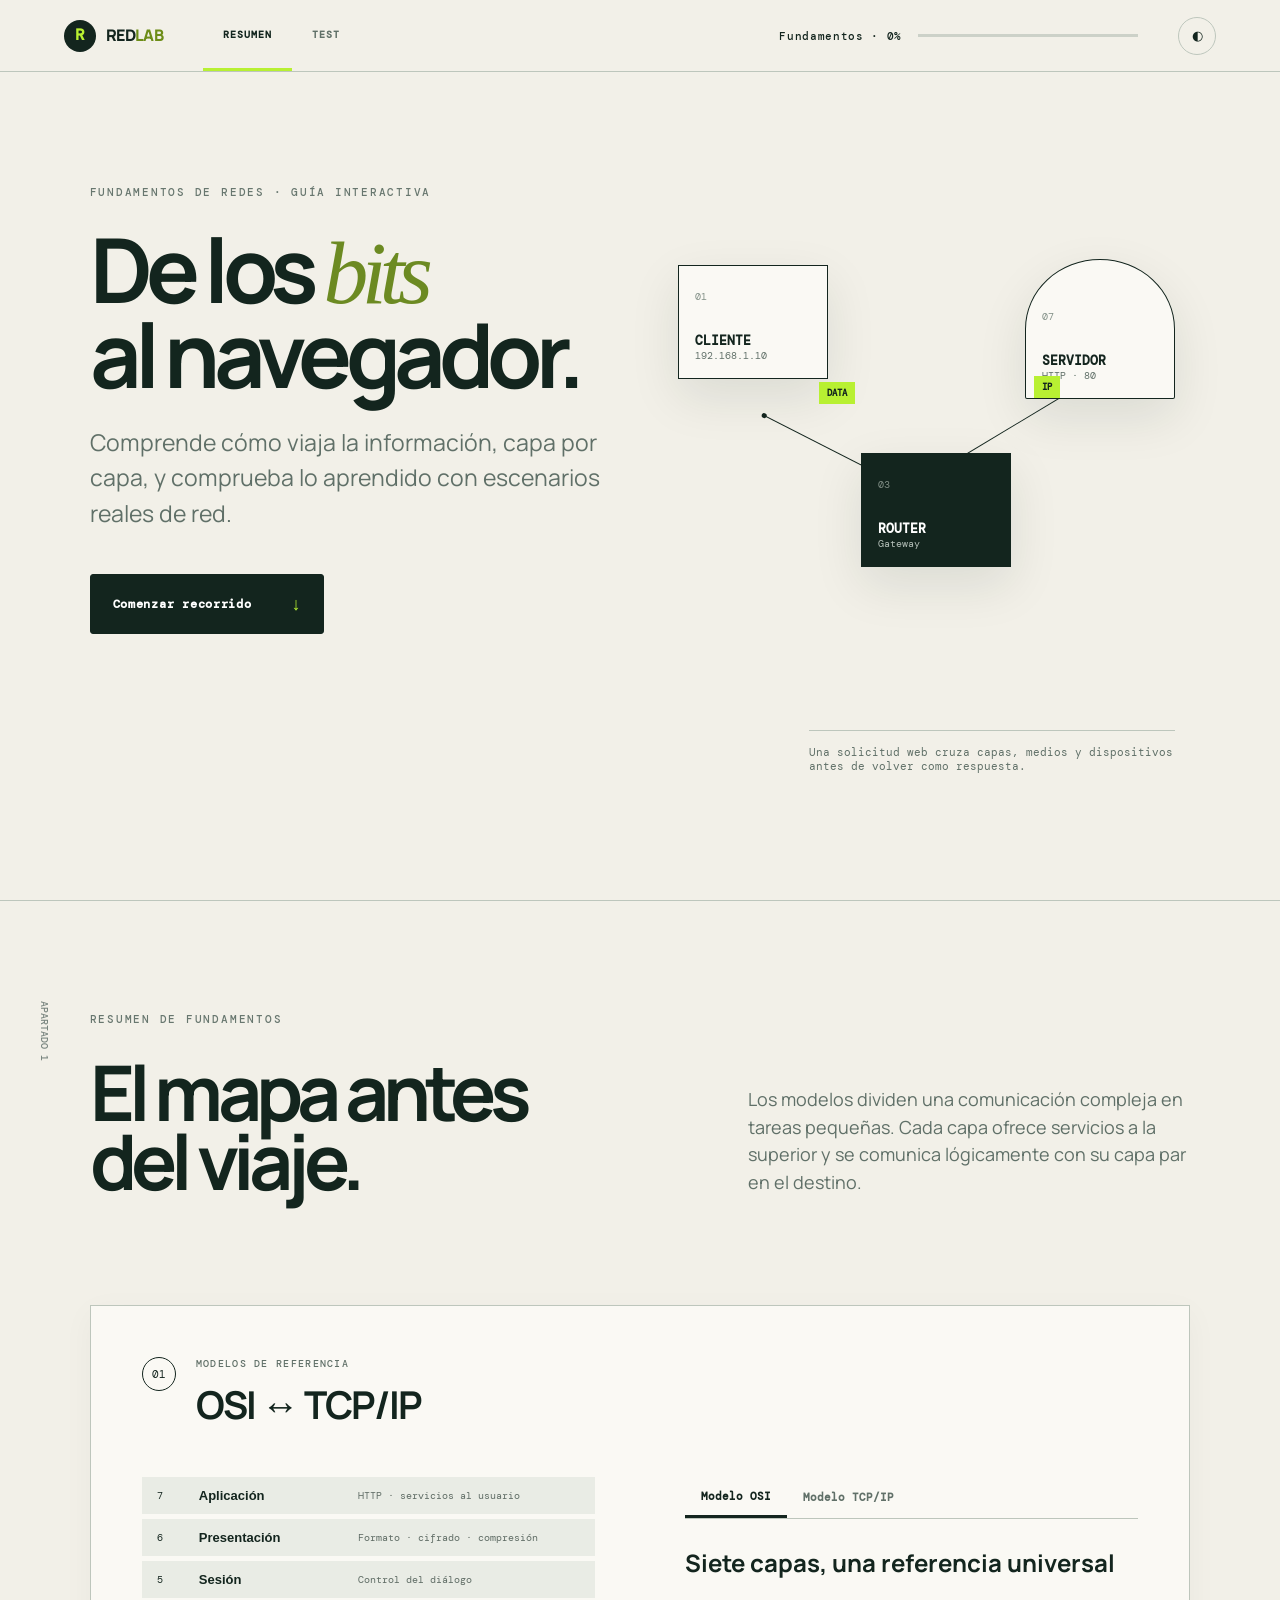
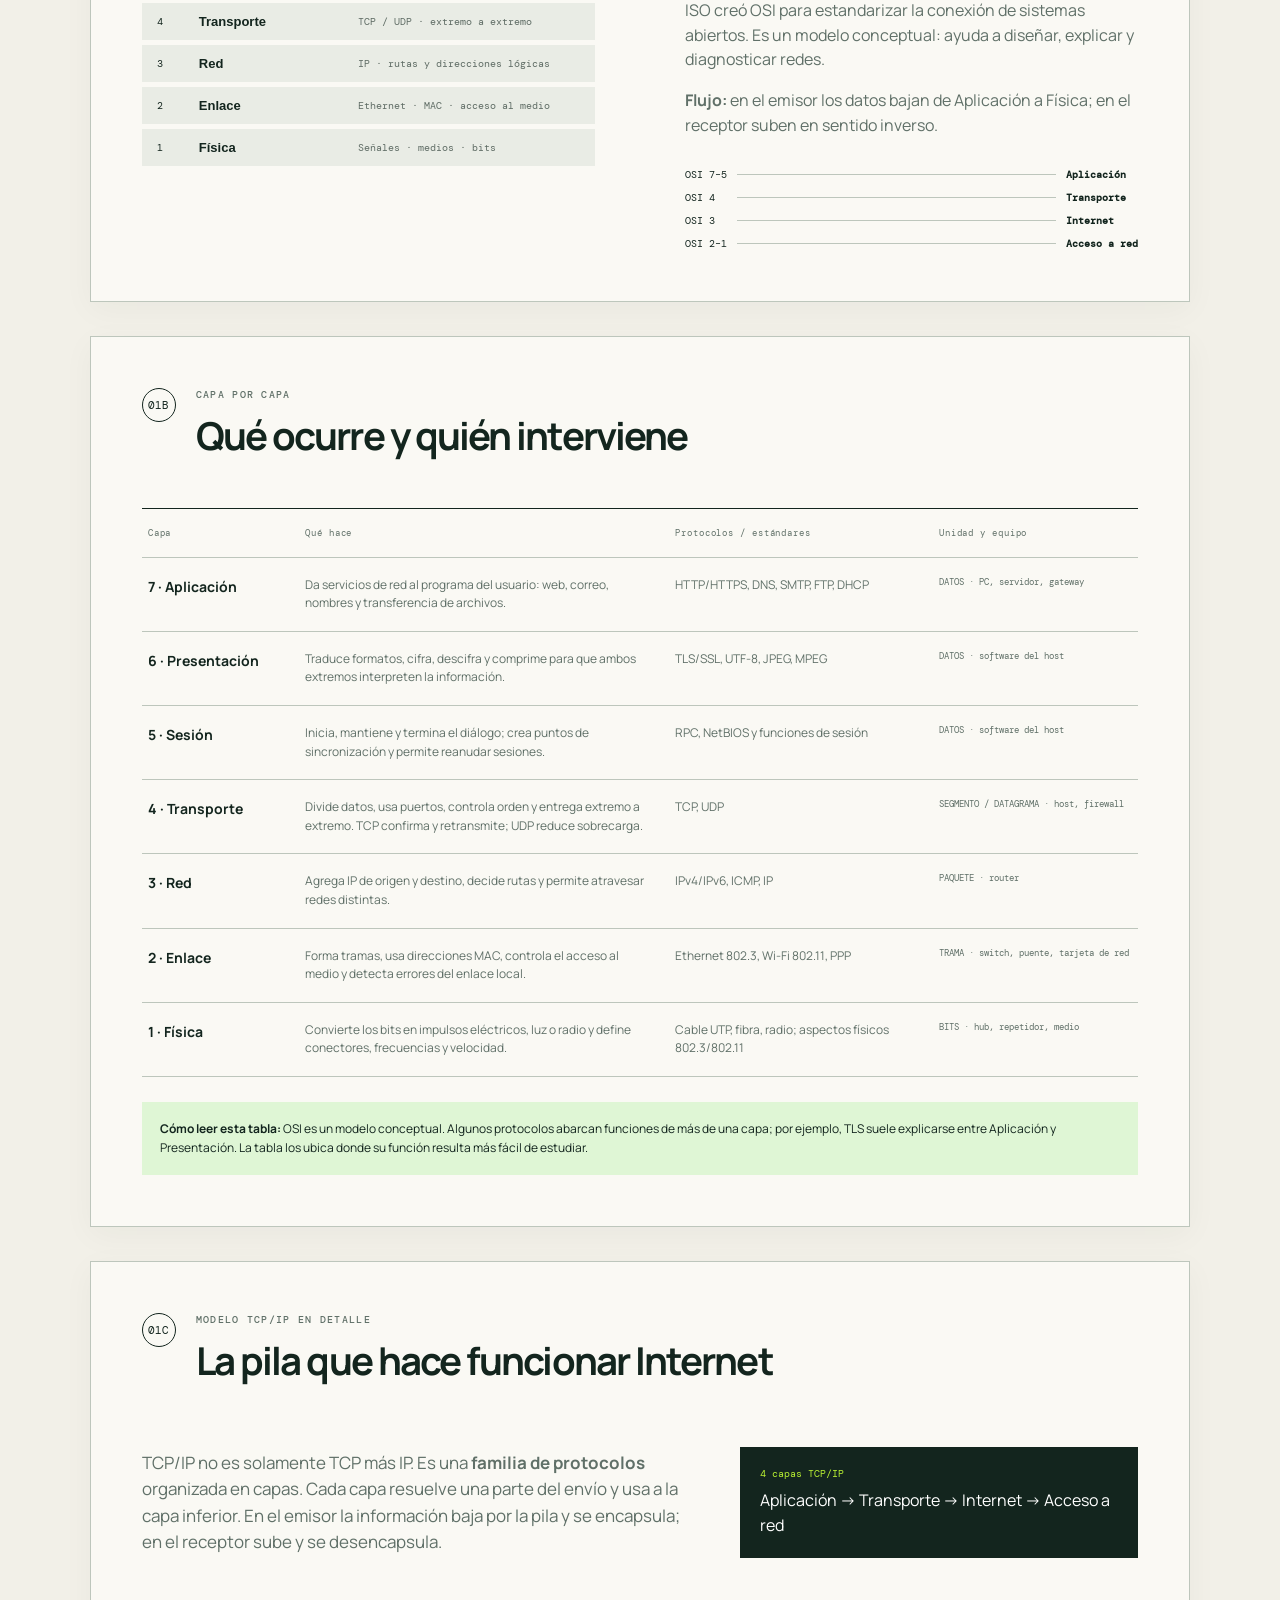
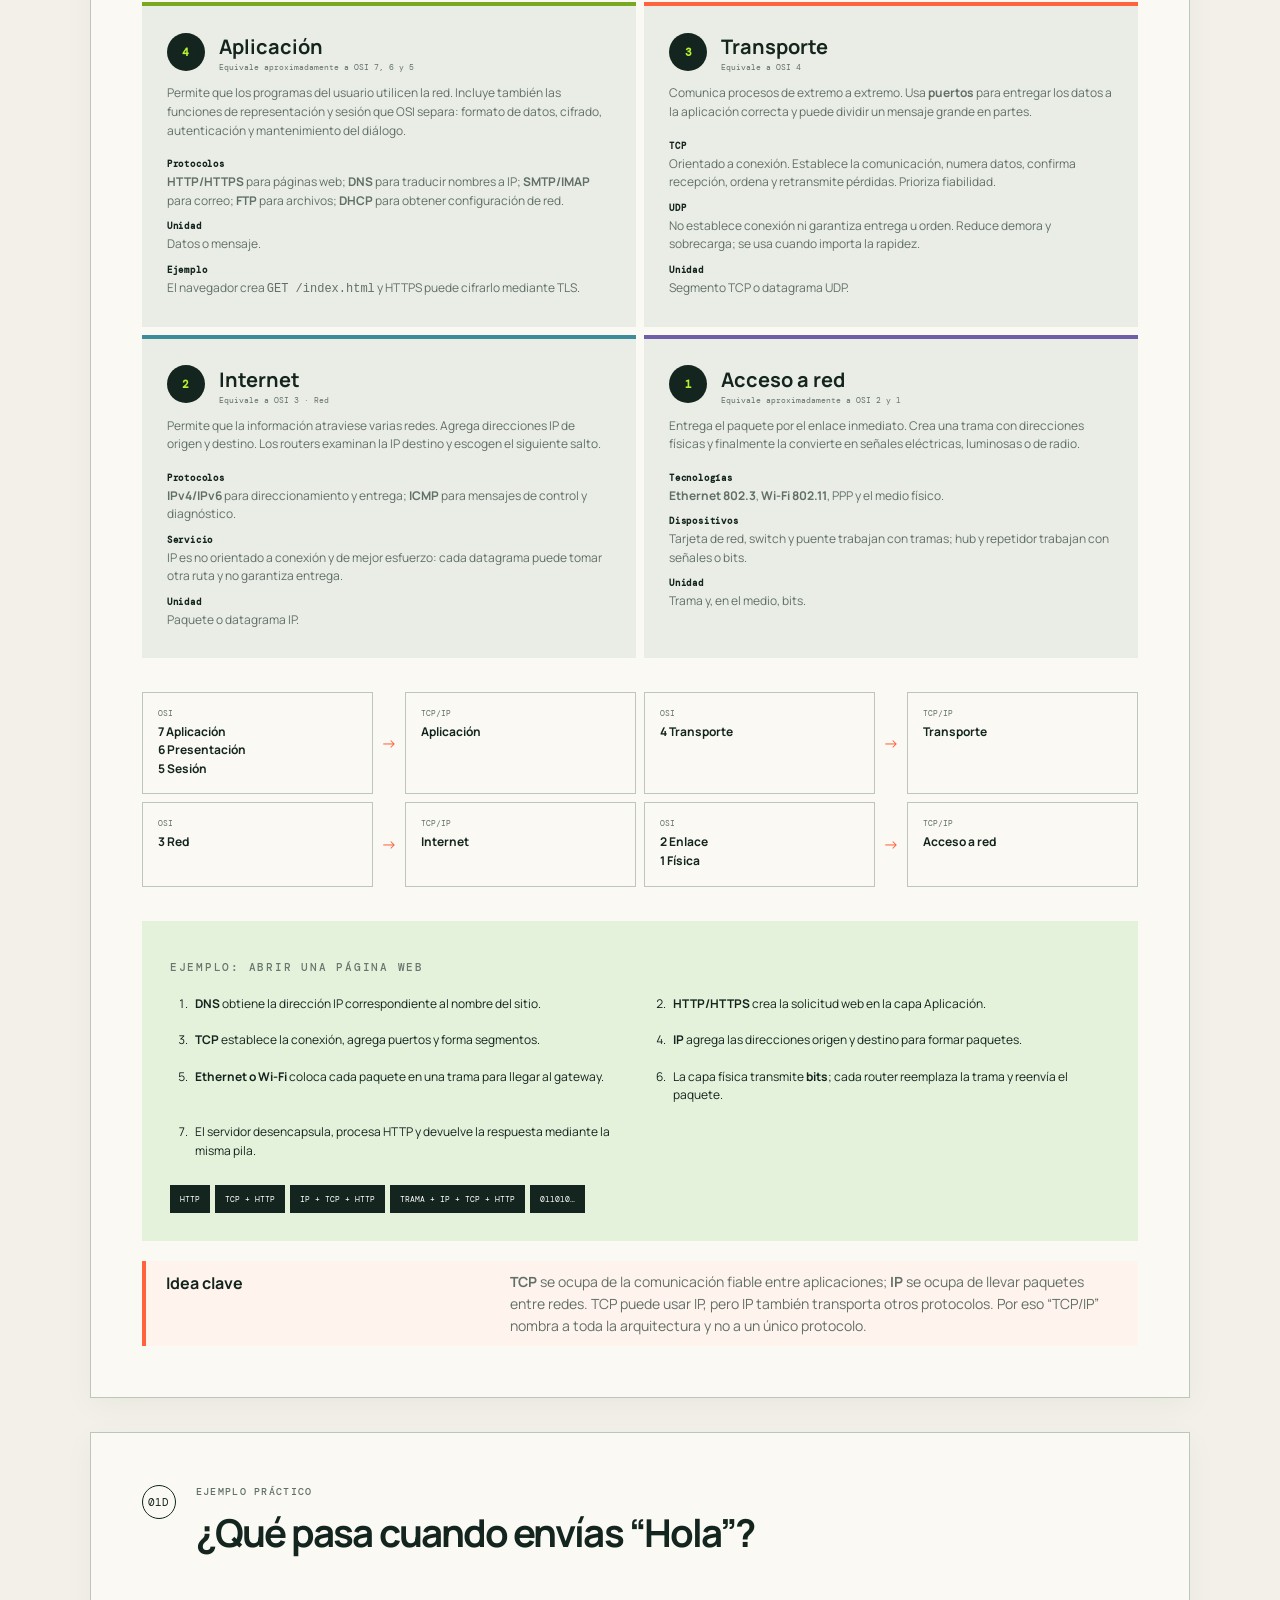
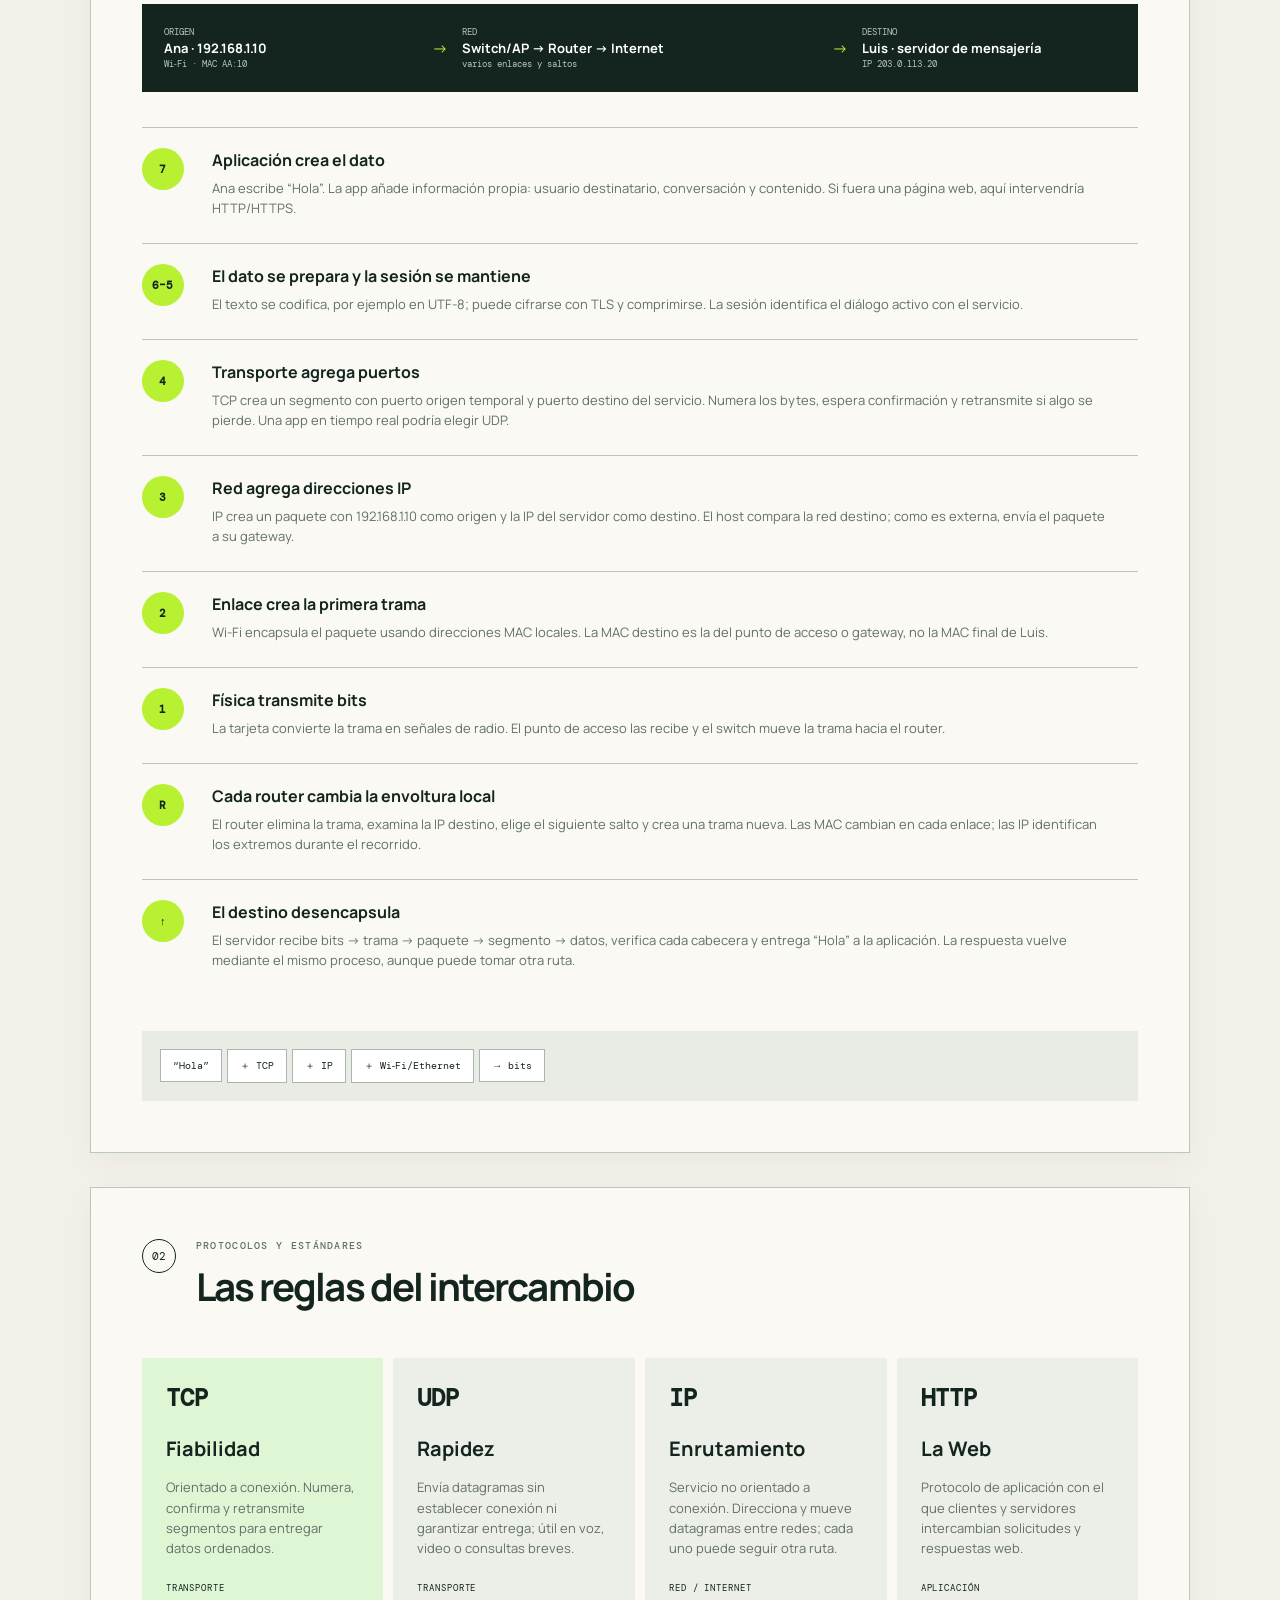
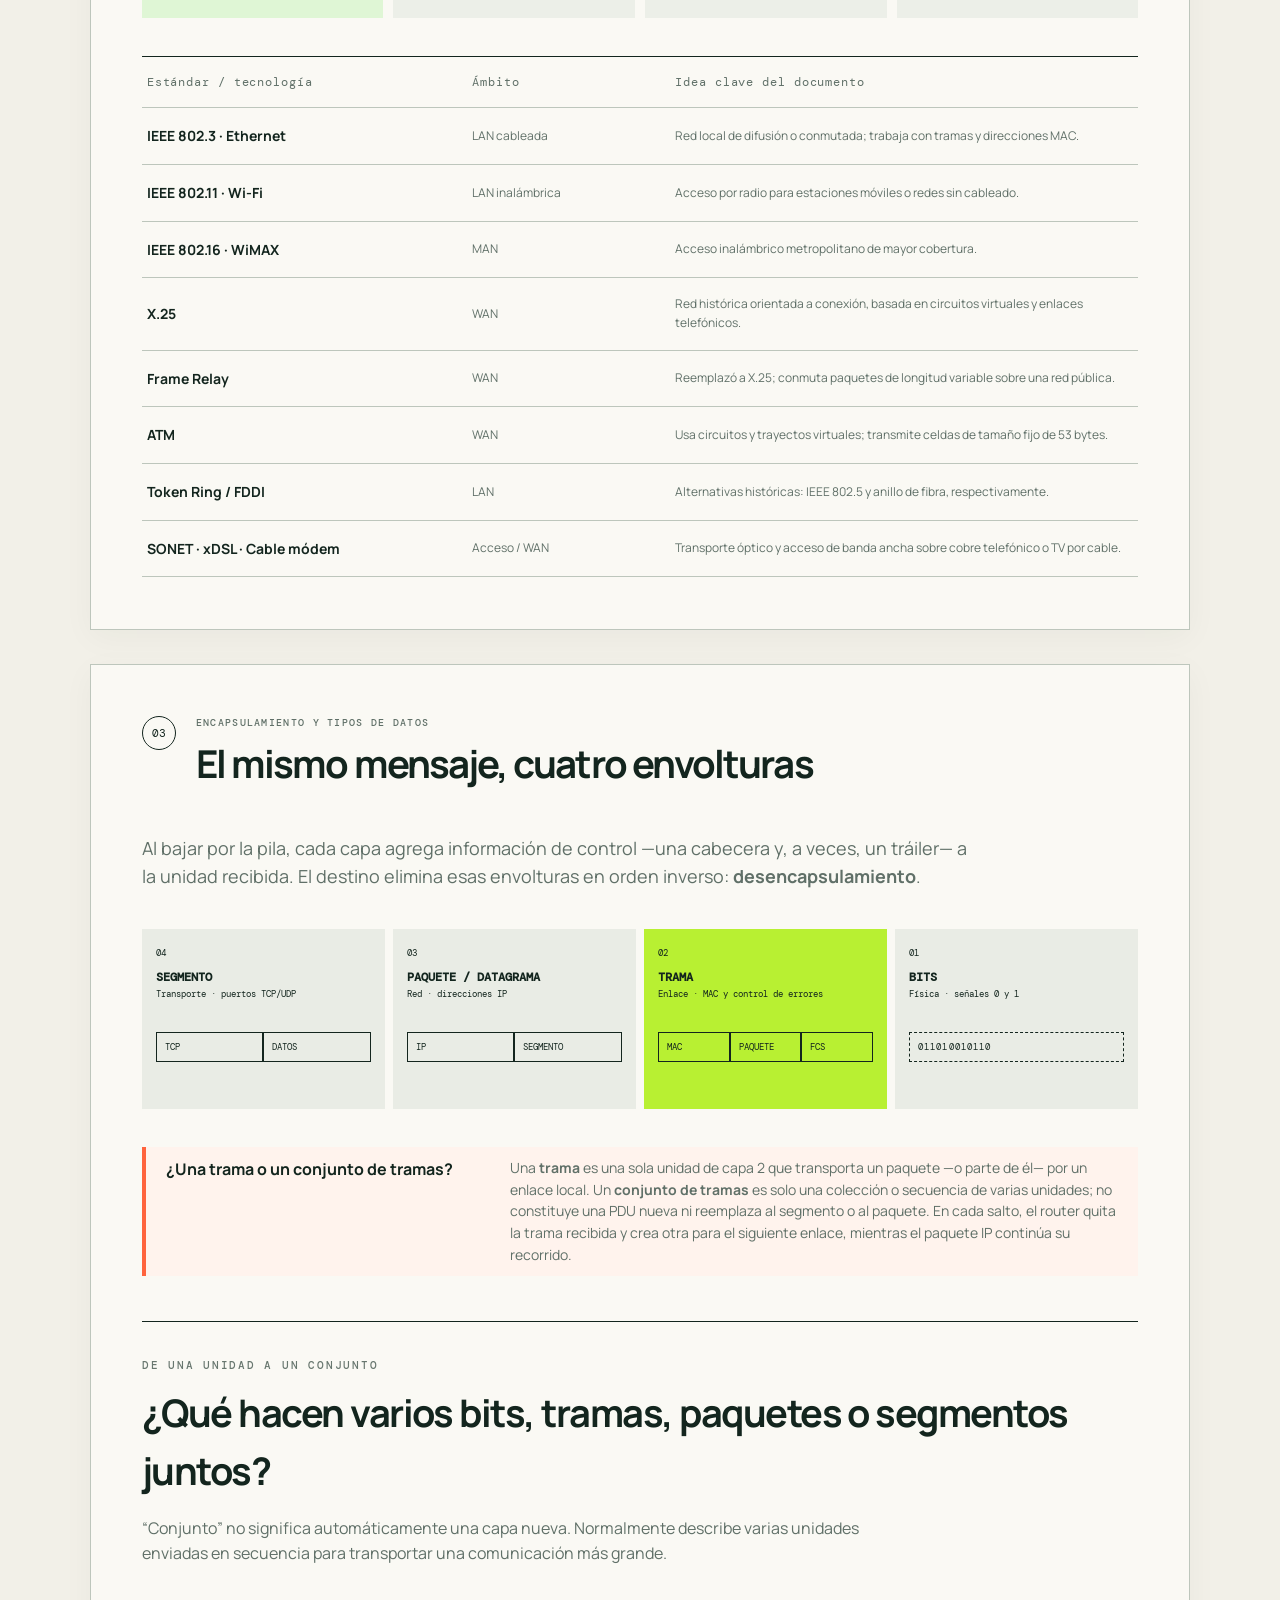
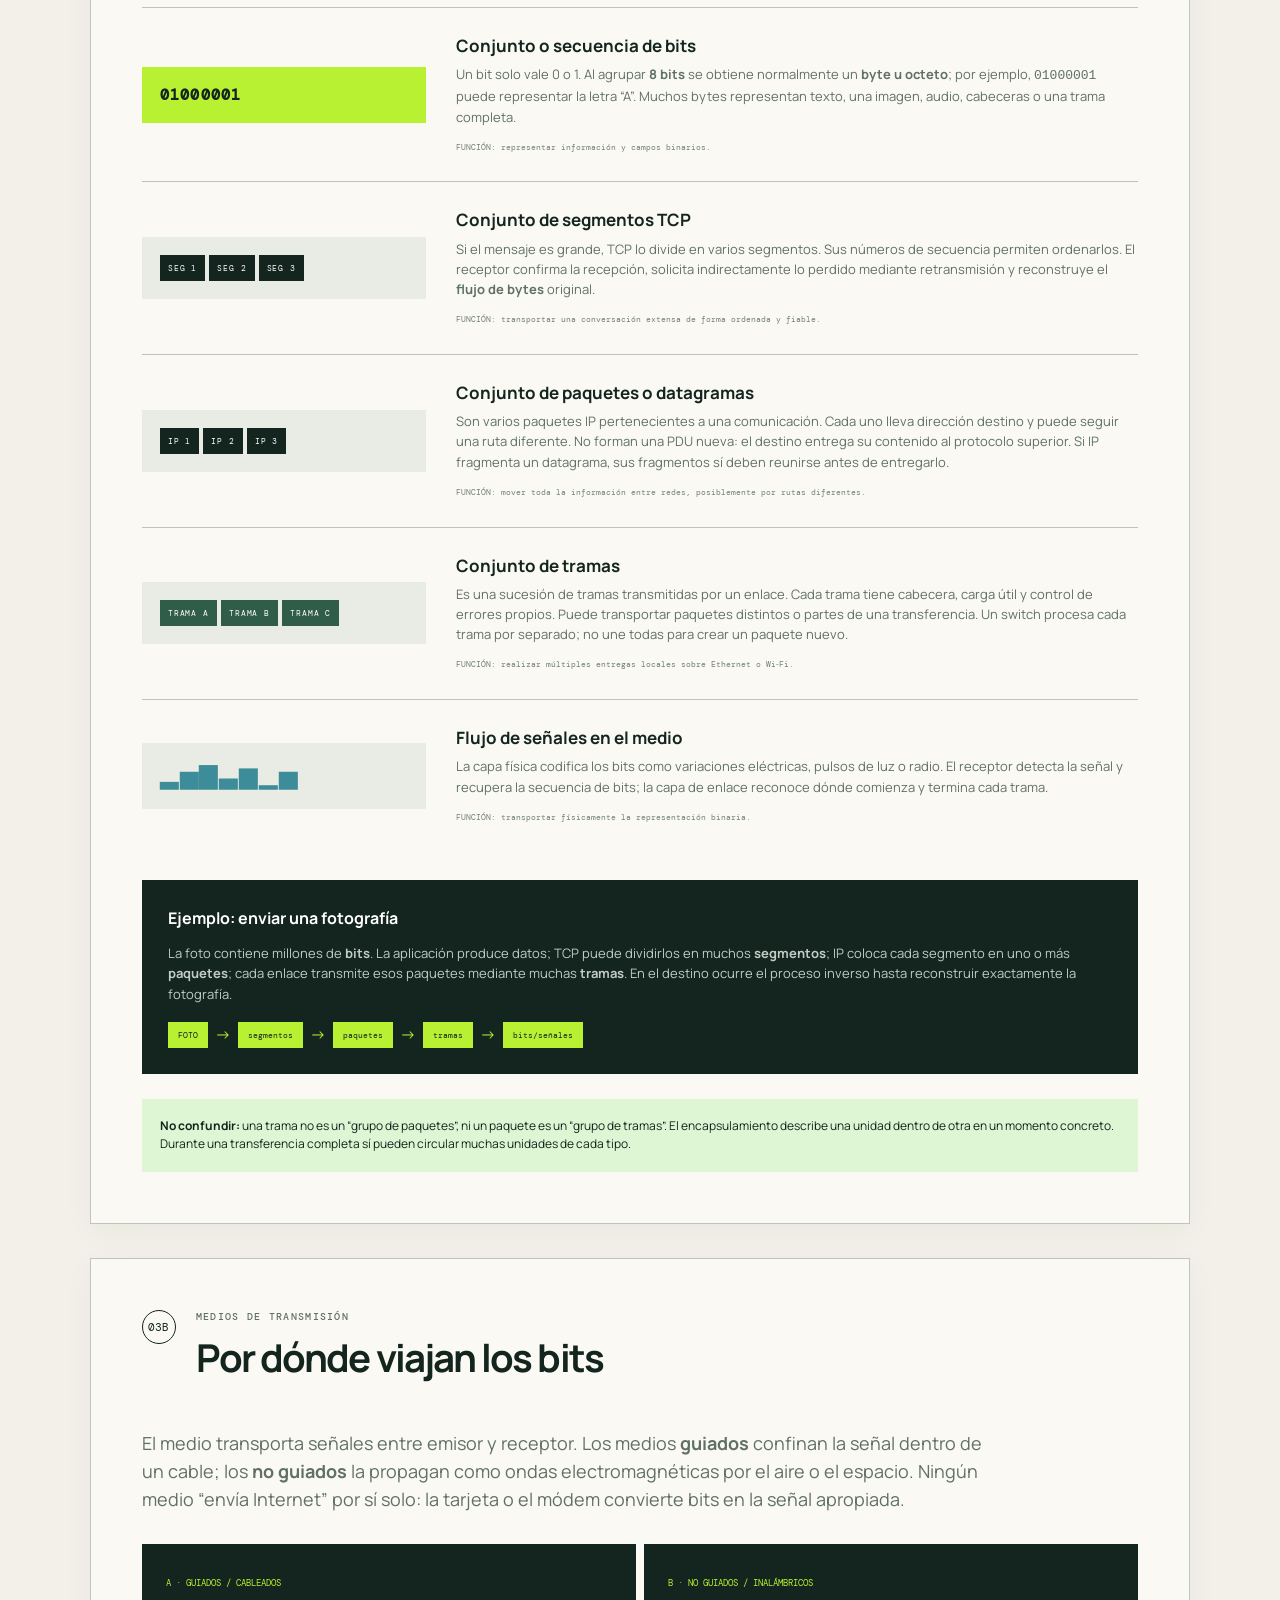
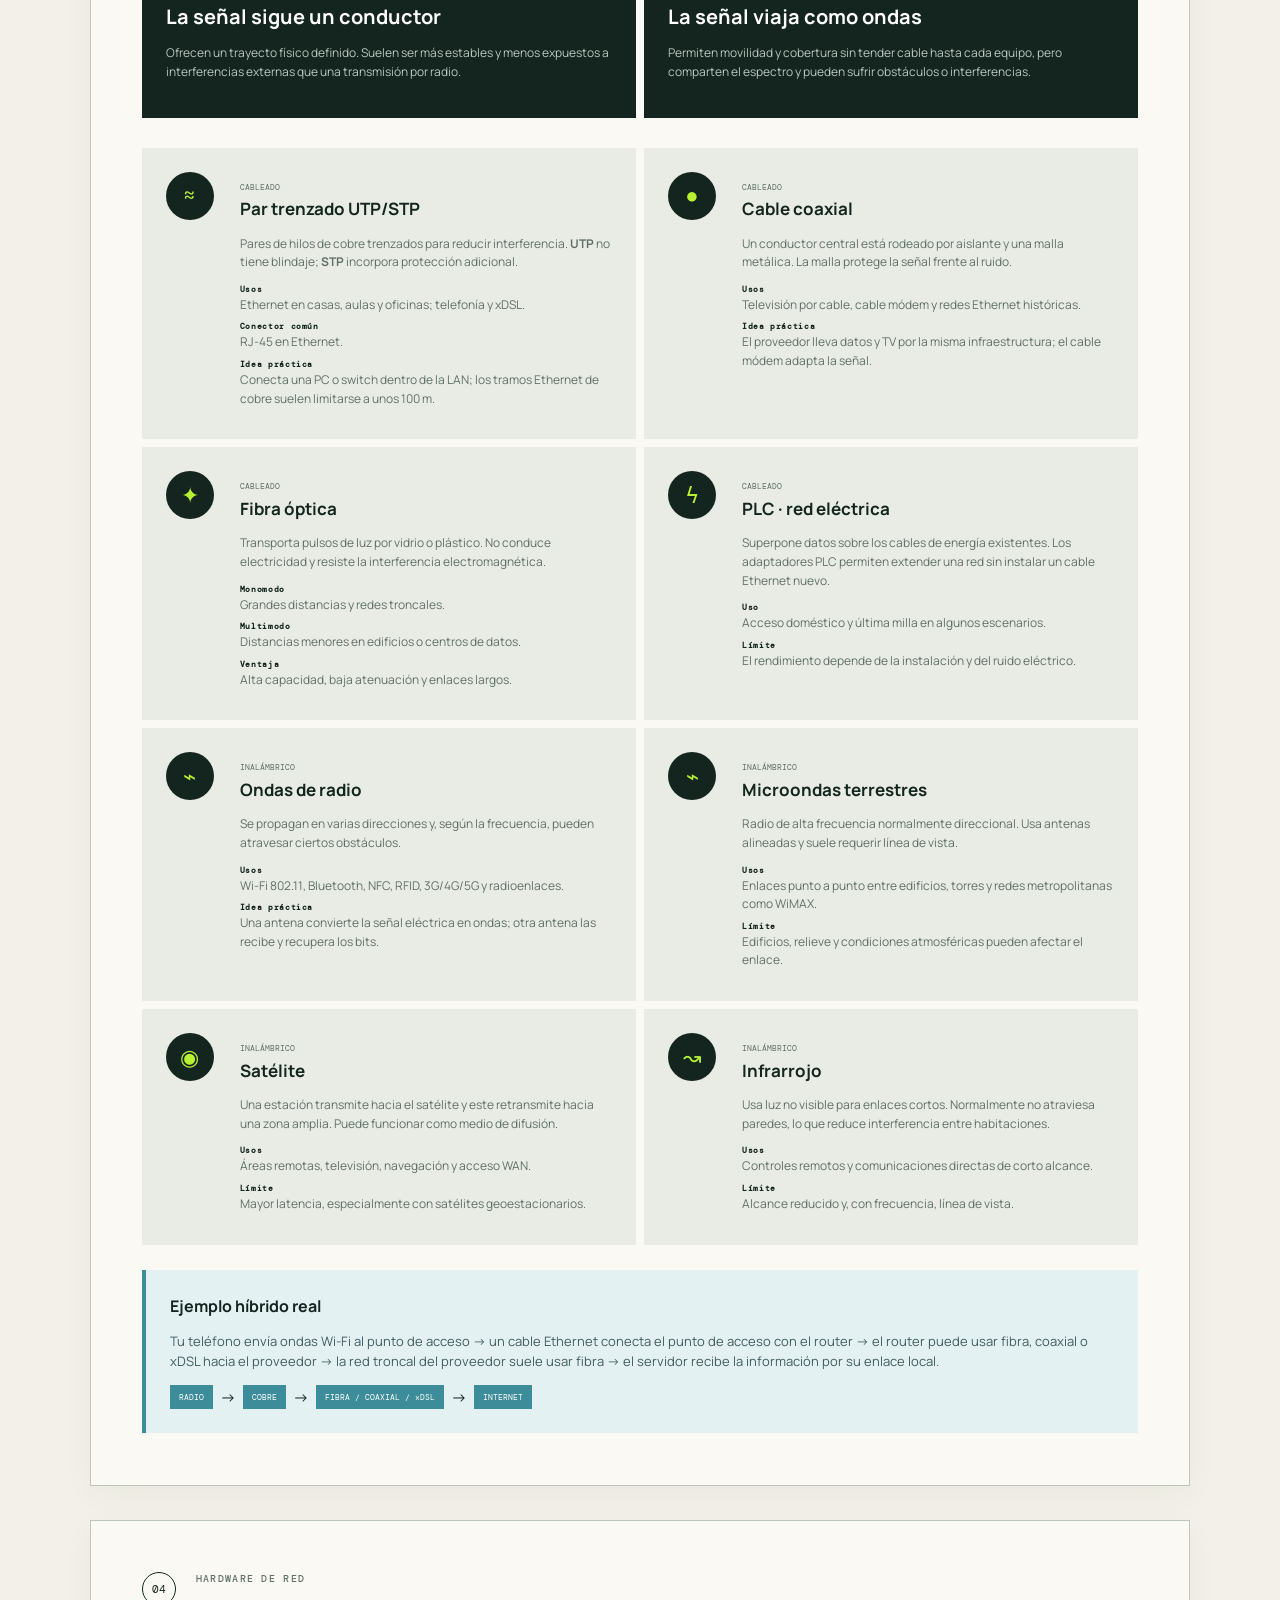
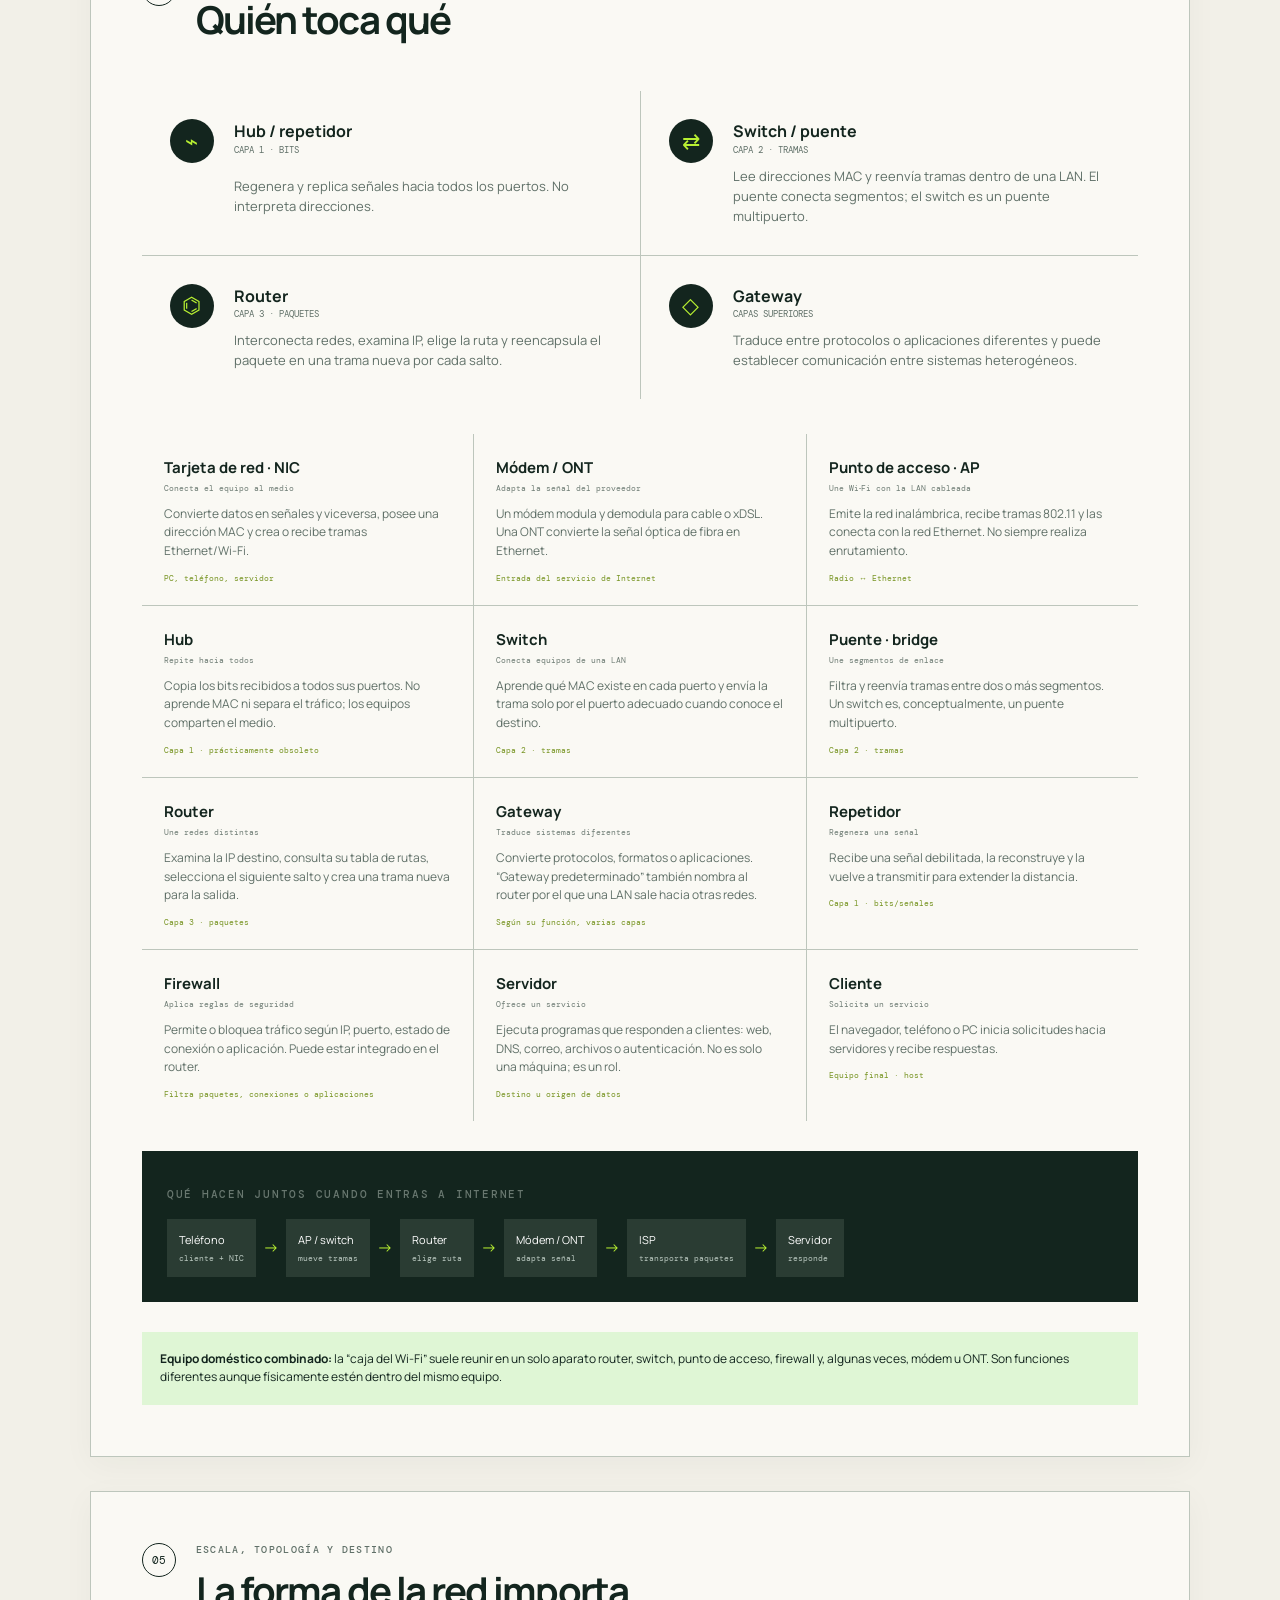
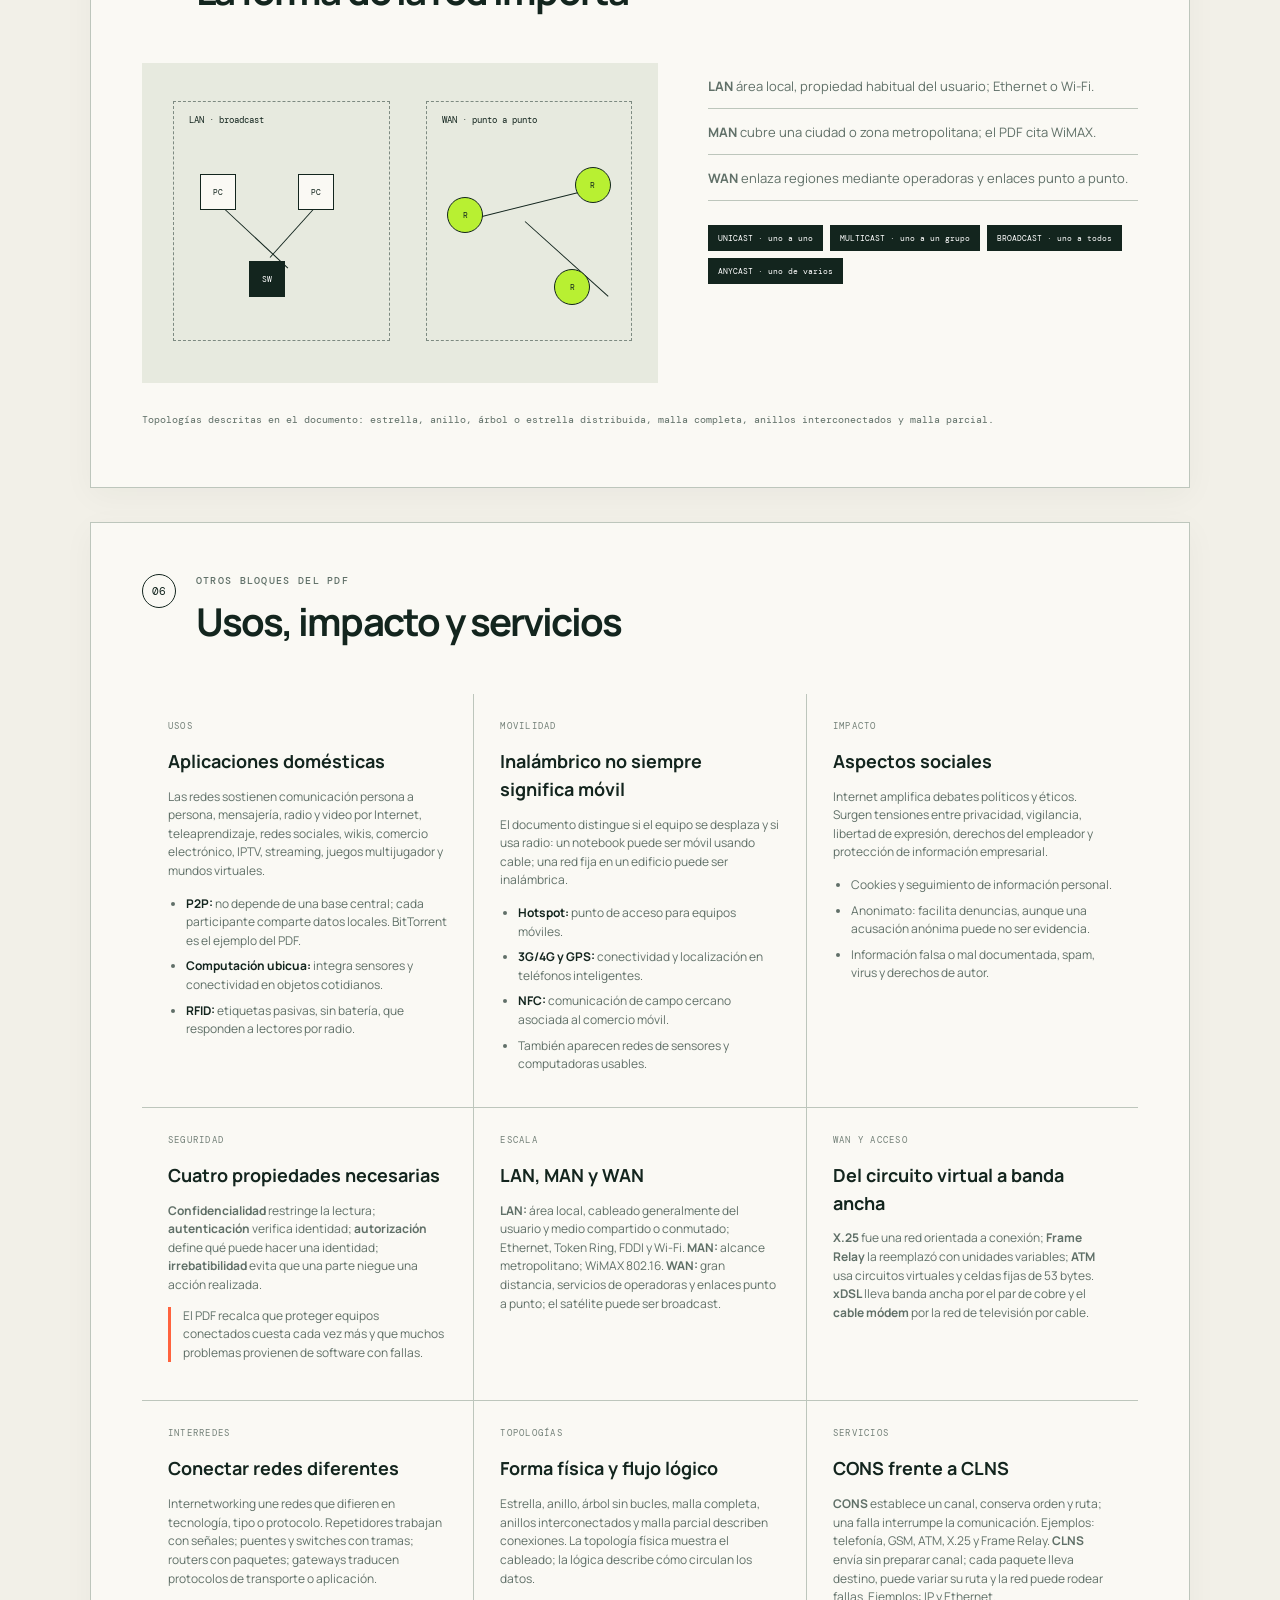
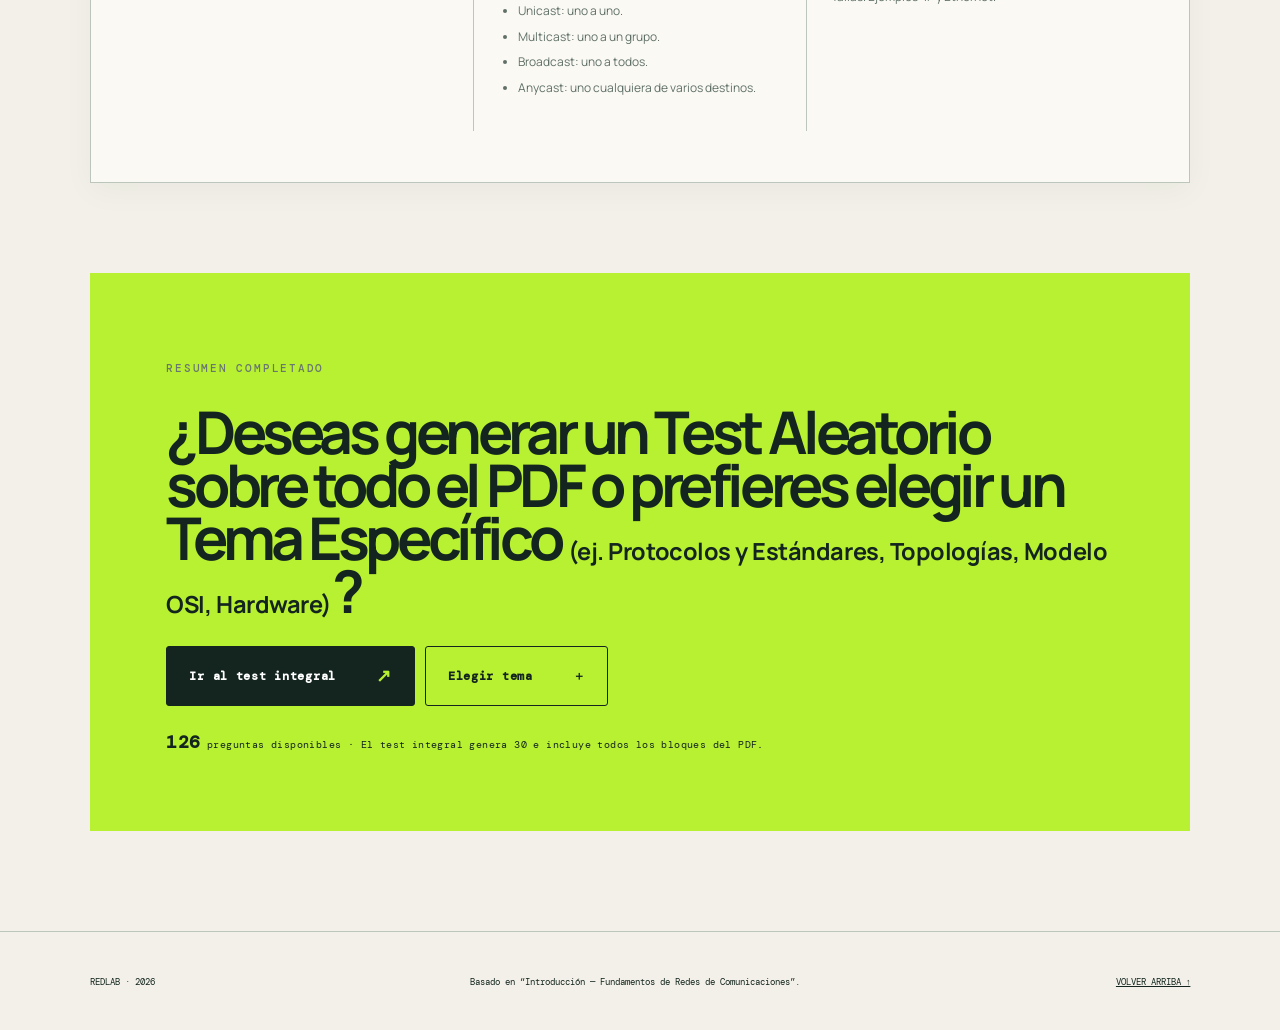
==== commit 791a50d6: "Add transmission media and network equipment guides" ====
--- a/index.html
+++ b/index.html
@@ -189,6 +189,26 @@
         <div class="accuracy-note"><strong>No confundir:</strong> una trama no es un “grupo de paquetes”, ni un paquete es un “grupo de tramas”. El encapsulamiento describe una unidad dentro de otra en un momento concreto. Durante una transferencia completa sí pueden circular muchas unidades de cada tipo.</div>
       </article>
 
+      <article class="content-block media-guide" id="medios-transmision">
+        <div class="card-title"><span>03B</span><div><p>MEDIOS DE TRANSMISIÓN</p><h3>Por dónde viajan los bits</h3></div></div>
+        <p class="wide-copy">El medio transporta señales entre emisor y receptor. Los medios <strong>guiados</strong> confinan la señal dentro de un cable; los <strong>no guiados</strong> la propagan como ondas electromagnéticas por el aire o el espacio. Ningún medio “envía Internet” por sí solo: la tarjeta o el módem convierte bits en la señal apropiada.</p>
+        <div class="media-groups">
+          <section><span>A · GUIADOS / CABLEADOS</span><h4>La señal sigue un conductor</h4><p>Ofrecen un trayecto físico definido. Suelen ser más estables y menos expuestos a interferencias externas que una transmisión por radio.</p></section>
+          <section><span>B · NO GUIADOS / INALÁMBRICOS</span><h4>La señal viaja como ondas</h4><p>Permiten movilidad y cobertura sin tender cable hasta cada equipo, pero comparten el espectro y pueden sufrir obstáculos o interferencias.</p></section>
+        </div>
+        <div class="media-cards">
+          <article><div class="medium-icon copper">≈</div><div><span>CABLEADO</span><b>Par trenzado UTP/STP</b><p>Pares de hilos de cobre trenzados para reducir interferencia. <strong>UTP</strong> no tiene blindaje; <strong>STP</strong> incorpora protección adicional.</p><dl><dt>Usos</dt><dd>Ethernet en casas, aulas y oficinas; telefonía y xDSL.</dd><dt>Conector común</dt><dd>RJ‑45 en Ethernet.</dd><dt>Idea práctica</dt><dd>Conecta una PC o switch dentro de la LAN; los tramos Ethernet de cobre suelen limitarse a unos 100 m.</dd></dl></div></article>
+          <article><div class="medium-icon coax">●</div><div><span>CABLEADO</span><b>Cable coaxial</b><p>Un conductor central está rodeado por aislante y una malla metálica. La malla protege la señal frente al ruido.</p><dl><dt>Usos</dt><dd>Televisión por cable, cable módem y redes Ethernet históricas.</dd><dt>Idea práctica</dt><dd>El proveedor lleva datos y TV por la misma infraestructura; el cable módem adapta la señal.</dd></dl></div></article>
+          <article><div class="medium-icon fiber">✦</div><div><span>CABLEADO</span><b>Fibra óptica</b><p>Transporta pulsos de luz por vidrio o plástico. No conduce electricidad y resiste la interferencia electromagnética.</p><dl><dt>Monomodo</dt><dd>Grandes distancias y redes troncales.</dd><dt>Multimodo</dt><dd>Distancias menores en edificios o centros de datos.</dd><dt>Ventaja</dt><dd>Alta capacidad, baja atenuación y enlaces largos.</dd></dl></div></article>
+          <article><div class="medium-icon plc">ϟ</div><div><span>CABLEADO</span><b>PLC · red eléctrica</b><p>Superpone datos sobre los cables de energía existentes. Los adaptadores PLC permiten extender una red sin instalar un cable Ethernet nuevo.</p><dl><dt>Uso</dt><dd>Acceso doméstico y última milla en algunos escenarios.</dd><dt>Límite</dt><dd>El rendimiento depende de la instalación y del ruido eléctrico.</dd></dl></div></article>
+          <article><div class="medium-icon radio">⌁</div><div><span>INALÁMBRICO</span><b>Ondas de radio</b><p>Se propagan en varias direcciones y, según la frecuencia, pueden atravesar ciertos obstáculos.</p><dl><dt>Usos</dt><dd>Wi‑Fi 802.11, Bluetooth, NFC, RFID, 3G/4G/5G y radioenlaces.</dd><dt>Idea práctica</dt><dd>Una antena convierte la señal eléctrica en ondas; otra antena las recibe y recupera los bits.</dd></dl></div></article>
+          <article><div class="medium-icon micro">⌁</div><div><span>INALÁMBRICO</span><b>Microondas terrestres</b><p>Radio de alta frecuencia normalmente direccional. Usa antenas alineadas y suele requerir línea de vista.</p><dl><dt>Usos</dt><dd>Enlaces punto a punto entre edificios, torres y redes metropolitanas como WiMAX.</dd><dt>Límite</dt><dd>Edificios, relieve y condiciones atmosféricas pueden afectar el enlace.</dd></dl></div></article>
+          <article><div class="medium-icon satellite">◉</div><div><span>INALÁMBRICO</span><b>Satélite</b><p>Una estación transmite hacia el satélite y este retransmite hacia una zona amplia. Puede funcionar como medio de difusión.</p><dl><dt>Usos</dt><dd>Áreas remotas, televisión, navegación y acceso WAN.</dd><dt>Límite</dt><dd>Mayor latencia, especialmente con satélites geoestacionarios.</dd></dl></div></article>
+          <article><div class="medium-icon infrared">↝</div><div><span>INALÁMBRICO</span><b>Infrarrojo</b><p>Usa luz no visible para enlaces cortos. Normalmente no atraviesa paredes, lo que reduce interferencia entre habitaciones.</p><dl><dt>Usos</dt><dd>Controles remotos y comunicaciones directas de corto alcance.</dd><dt>Límite</dt><dd>Alcance reducido y, con frecuencia, línea de vista.</dd></dl></div></article>
+        </div>
+        <div class="media-path"><b>Ejemplo híbrido real</b><p>Tu teléfono envía ondas Wi‑Fi al punto de acceso → un cable Ethernet conecta el punto de acceso con el router → el router puede usar fibra, coaxial o xDSL hacia el proveedor → la red troncal del proveedor suele usar fibra → el servidor recibe la información por su enlace local.</p><div><span>RADIO</span><i>→</i><span>COBRE</span><i>→</i><span>FIBRA / COAXIAL / xDSL</span><i>→</i><span>INTERNET</span></div></div>
+      </article>
+
       <article class="content-block">
         <div class="card-title"><span>04</span><div><p>HARDWARE DE RED</p><h3>Quién toca qué</h3></div></div>
         <div class="device-map">
@@ -197,6 +217,22 @@
           <div class="device"><span class="device-icon">⌬</span><div><b>Router</b><small>CAPA 3 · PAQUETES</small></div><p>Interconecta redes, examina IP, elige la ruta y reencapsula el paquete en una trama nueva por cada salto.</p></div>
           <div class="device"><span class="device-icon">◇</span><div><b>Gateway</b><small>CAPAS SUPERIORES</small></div><p>Traduce entre protocolos o aplicaciones diferentes y puede establecer comunicación entre sistemas heterogéneos.</p></div>
         </div>
+        <div class="equipment-guide">
+          <div><b>Tarjeta de red · NIC</b><span>Conecta el equipo al medio</span><p>Convierte datos en señales y viceversa, posee una dirección MAC y crea o recibe tramas Ethernet/Wi‑Fi.</p><small>PC, teléfono, servidor</small></div>
+          <div><b>Módem / ONT</b><span>Adapta la señal del proveedor</span><p>Un módem modula y demodula para cable o xDSL. Una ONT convierte la señal óptica de fibra en Ethernet.</p><small>Entrada del servicio de Internet</small></div>
+          <div><b>Punto de acceso · AP</b><span>Une Wi‑Fi con la LAN cableada</span><p>Emite la red inalámbrica, recibe tramas 802.11 y las conecta con la red Ethernet. No siempre realiza enrutamiento.</p><small>Radio ↔ Ethernet</small></div>
+          <div><b>Hub</b><span>Repite hacia todos</span><p>Copia los bits recibidos a todos sus puertos. No aprende MAC ni separa el tráfico; los equipos comparten el medio.</p><small>Capa 1 · prácticamente obsoleto</small></div>
+          <div><b>Switch</b><span>Conecta equipos de una LAN</span><p>Aprende qué MAC existe en cada puerto y envía la trama solo por el puerto adecuado cuando conoce el destino.</p><small>Capa 2 · tramas</small></div>
+          <div><b>Puente · bridge</b><span>Une segmentos de enlace</span><p>Filtra y reenvía tramas entre dos o más segmentos. Un switch es, conceptualmente, un puente multipuerto.</p><small>Capa 2 · tramas</small></div>
+          <div><b>Router</b><span>Une redes distintas</span><p>Examina la IP destino, consulta su tabla de rutas, selecciona el siguiente salto y crea una trama nueva para la salida.</p><small>Capa 3 · paquetes</small></div>
+          <div><b>Gateway</b><span>Traduce sistemas diferentes</span><p>Convierte protocolos, formatos o aplicaciones. “Gateway predeterminado” también nombra al router por el que una LAN sale hacia otras redes.</p><small>Según su función, varias capas</small></div>
+          <div><b>Repetidor</b><span>Regenera una señal</span><p>Recibe una señal debilitada, la reconstruye y la vuelve a transmitir para extender la distancia.</p><small>Capa 1 · bits/señales</small></div>
+          <div><b>Firewall</b><span>Aplica reglas de seguridad</span><p>Permite o bloquea tráfico según IP, puerto, estado de conexión o aplicación. Puede estar integrado en el router.</p><small>Filtra paquetes, conexiones o aplicaciones</small></div>
+          <div><b>Servidor</b><span>Ofrece un servicio</span><p>Ejecuta programas que responden a clientes: web, DNS, correo, archivos o autenticación. No es solo una máquina; es un rol.</p><small>Destino u origen de datos</small></div>
+          <div><b>Cliente</b><span>Solicita un servicio</span><p>El navegador, teléfono o PC inicia solicitudes hacia servidores y recibe respuestas.</p><small>Equipo final · host</small></div>
+        </div>
+        <div class="internet-chain"><p class="eyebrow">QUÉ HACEN JUNTOS CUANDO ENTRAS A INTERNET</p><div><span>Teléfono<br><small>cliente + NIC</small></span><i>→</i><span>AP / switch<br><small>mueve tramas</small></span><i>→</i><span>Router<br><small>elige ruta</small></span><i>→</i><span>Módem / ONT<br><small>adapta señal</small></span><i>→</i><span>ISP<br><small>transporta paquetes</small></span><i>→</i><span>Servidor<br><small>responde</small></span></div></div>
+        <div class="accuracy-note"><strong>Equipo doméstico combinado:</strong> la “caja del Wi‑Fi” suele reunir en un solo aparato router, switch, punto de acceso, firewall y, algunas veces, módem u ONT. Son funciones diferentes aunque físicamente estén dentro del mismo equipo.</div>
       </article>
 
       <article class="content-block topology-block">
--- a/styles.css
+++ b/styles.css
@@ -7,5 +7,6 @@
 @media(max-width:600px){.page-tabs a{padding:0 10px}.layer-table>div{grid-template-columns:1fr}.topbar .brand>span:last-child{display:none}}
 .tcpip-intro{display:grid;grid-template-columns:1.4fr 1fr;gap:40px;align-items:center;margin-bottom:30px}.tcpip-intro>p{font-size:17px;color:var(--muted)}.tcpip-intro>div{padding:20px;background:var(--ink);color:white}.tcpip-intro b,.tcpip-intro span{display:block}.tcpip-intro b{color:var(--green);font:10px 'DM Mono';margin-bottom:8px}.tcpip-stack{display:grid;grid-template-columns:1fr 1fr;gap:8px}.tcpip-stack section{padding:25px;background:#eaede6;border-top:4px solid var(--ink)}.tcpip-stack header{display:flex;gap:14px;align-items:center}.tcpip-stack header>span{display:grid;place-items:center;width:38px;height:38px;border-radius:50%;background:var(--ink);color:var(--green);font:700 11px 'DM Mono'}.tcpip-stack header b,.tcpip-stack header small{display:block}.tcpip-stack header b{font-size:20px}.tcpip-stack header small{font:8px 'DM Mono';color:var(--muted)}.tcpip-stack section>p,.tcpip-stack dd{font-size:12px;color:var(--muted)}.tcpip-stack dl{margin:18px 0 0}.tcpip-stack dt{font:700 9px 'DM Mono';letter-spacing:.09em;margin-top:10px}.tcpip-stack dd{margin:3px 0}.tcp-app{border-color:#79a821!important}.tcp-transport{border-color:#ff633d!important}.tcp-internet{border-color:#3d8c99!important}.tcp-access{border-color:#715ea8!important}.osi-compare{display:grid;grid-template-columns:1fr auto 1fr 1fr auto 1fr;gap:8px;align-items:stretch;margin:34px 0}.osi-compare>div{padding:15px;background:var(--surface);border:1px solid var(--line)}.osi-compare span,.osi-compare b{display:block}.osi-compare span{font:8px 'DM Mono';color:var(--muted)}.osi-compare b{font-size:12px;margin-top:5px}.osi-compare>i{align-self:center;color:var(--orange);font-style:normal}.tcpip-example{padding:28px;background:#e4f2db}.tcpip-example ol{display:grid;grid-template-columns:1fr 1fr;gap:8px 35px;padding-left:20px}.tcpip-example li{font-size:12px;padding:5px}.encapsulation-line{display:flex;flex-wrap:wrap;gap:5px;margin-top:20px}.encapsulation-line span{padding:9px 10px;background:var(--ink);color:white;font:8px 'DM Mono'}.tcpip-key{margin-top:20px}@media(max-width:900px){.tcpip-intro,.tcpip-stack{grid-template-columns:1fr}.osi-compare{grid-template-columns:1fr auto 1fr}.tcpip-example ol{grid-template-columns:1fr}}
 .collection-guide{margin-top:45px;border-top:1px solid var(--ink)}.collection-title{padding:25px 0}.collection-title h4{font-size:clamp(24px,3vw,38px);letter-spacing:-.04em;margin:8px 0}.collection-title>p:last-child{max-width:760px;color:var(--muted)}.collection-row{display:grid;grid-template-columns:1fr 2.4fr;gap:30px;padding:25px 0;border-top:1px solid var(--line);align-items:center}.collection-symbol{display:flex;flex-wrap:wrap;gap:4px;padding:18px;background:#e8ece5;font:600 11px 'DM Mono';letter-spacing:.08em}.collection-symbol i{padding:8px;background:var(--ink);color:white;font:8px 'DM Mono';font-style:normal}.collection-row b{font-size:17px}.collection-row p{font-size:13px;color:var(--muted);margin:5px 0}.collection-row small{font:8px 'DM Mono';color:#728078}.bits-row .collection-symbol{background:var(--green);font-size:15px}.frame-row .collection-symbol i{background:#2f5d49}.signal-symbol{font-size:23px;color:#3d8c99}.collection-example{margin-top:28px;padding:26px;background:var(--ink);color:white}.collection-example>p{color:#c1ccc5;font-size:13px}.collection-example>div{display:flex;align-items:center;flex-wrap:wrap;gap:7px;margin-top:18px}.collection-example span{padding:8px 10px;background:var(--green);color:#13251e;font:8px 'DM Mono'}.collection-example i{color:var(--green);font-style:normal}@media(max-width:700px){.collection-row{grid-template-columns:1fr}.collection-symbol{order:2}}
+.media-groups{display:grid;grid-template-columns:1fr 1fr;gap:8px;margin:30px 0}.media-groups section{padding:24px;background:var(--ink);color:white}.media-groups span{font:9px 'DM Mono';color:var(--green)}.media-groups h4{font-size:20px;margin:9px 0}.media-groups p{color:#bbc7c0;font-size:12px}.media-cards{display:grid;grid-template-columns:1fr 1fr;gap:8px}.media-cards>article{display:grid;grid-template-columns:58px 1fr;gap:16px;padding:24px;background:#e9ece5}.medium-icon{display:grid;place-items:center;width:48px;height:48px;border-radius:50%;background:var(--ink);color:var(--green);font-size:22px}.media-cards span{font:8px 'DM Mono';color:var(--muted)}.media-cards b{display:block;font-size:17px}.media-cards p,.media-cards dd{font-size:12px;color:var(--muted)}.media-cards dl{margin:12px 0 0}.media-cards dt{font:700 8px 'DM Mono';letter-spacing:.08em}.media-cards dd{margin:2px 0 7px}.media-path{margin-top:25px;padding:24px;border-left:4px solid #3d8c99;background:#e4f1f2}.media-path p{font-size:13px;color:#405d62}.media-path>div,.internet-chain>div{display:flex;align-items:center;flex-wrap:wrap;gap:7px}.media-path span{padding:7px 9px;background:#3d8c99;color:white;font:8px 'DM Mono'}.media-path i,.internet-chain i{font-style:normal}.equipment-guide{display:grid;grid-template-columns:repeat(3,1fr);gap:1px;margin-top:35px;background:var(--line)}.equipment-guide>div{padding:22px;background:var(--surface)}.equipment-guide b,.equipment-guide span,.equipment-guide small{display:block}.equipment-guide b{font-size:15px}.equipment-guide span{font:8px 'DM Mono';color:#6f7d75;margin:4px 0 12px}.equipment-guide p{font-size:12px;color:var(--muted)}.equipment-guide small{font:8px 'DM Mono';color:#779422}.internet-chain{margin:30px 0;padding:25px;background:var(--ink);color:white}.internet-chain>div{margin-top:18px}.internet-chain span{padding:12px;background:#2a3c33;font-size:11px}.internet-chain small{font:8px 'DM Mono';color:#b9c7bf}.internet-chain i{color:var(--green)}@media(max-width:900px){.equipment-guide{grid-template-columns:1fr 1fr}}@media(max-width:700px){.media-groups,.media-cards,.equipment-guide{grid-template-columns:1fr}}
 .bank-note{margin:24px 0 0;font:10px 'DM Mono';letter-spacing:.04em}.bank-note strong{font-size:18px}.topic-picker button{transition:background .15s,color .15s}
 .study-grid{display:grid;grid-template-columns:repeat(3,1fr);gap:1px;background:var(--line)}.study-grid section{background:var(--surface);padding:26px}.study-grid span{display:block;margin-bottom:16px;font:9px 'DM Mono';letter-spacing:.14em;color:#738078}.study-grid b{font-size:18px}.study-grid p,.study-grid li{font-size:12px;color:var(--muted)}.study-grid ul{margin:14px 0 0;padding-left:18px}.study-grid li{margin:7px 0}.study-grid li strong{color:var(--ink)}.micro-note{border-left:3px solid var(--orange);padding-left:12px}@media(max-width:1000px){.study-grid{grid-template-columns:1fr 1fr}}@media(max-width:600px){.study-grid{grid-template-columns:1fr}}
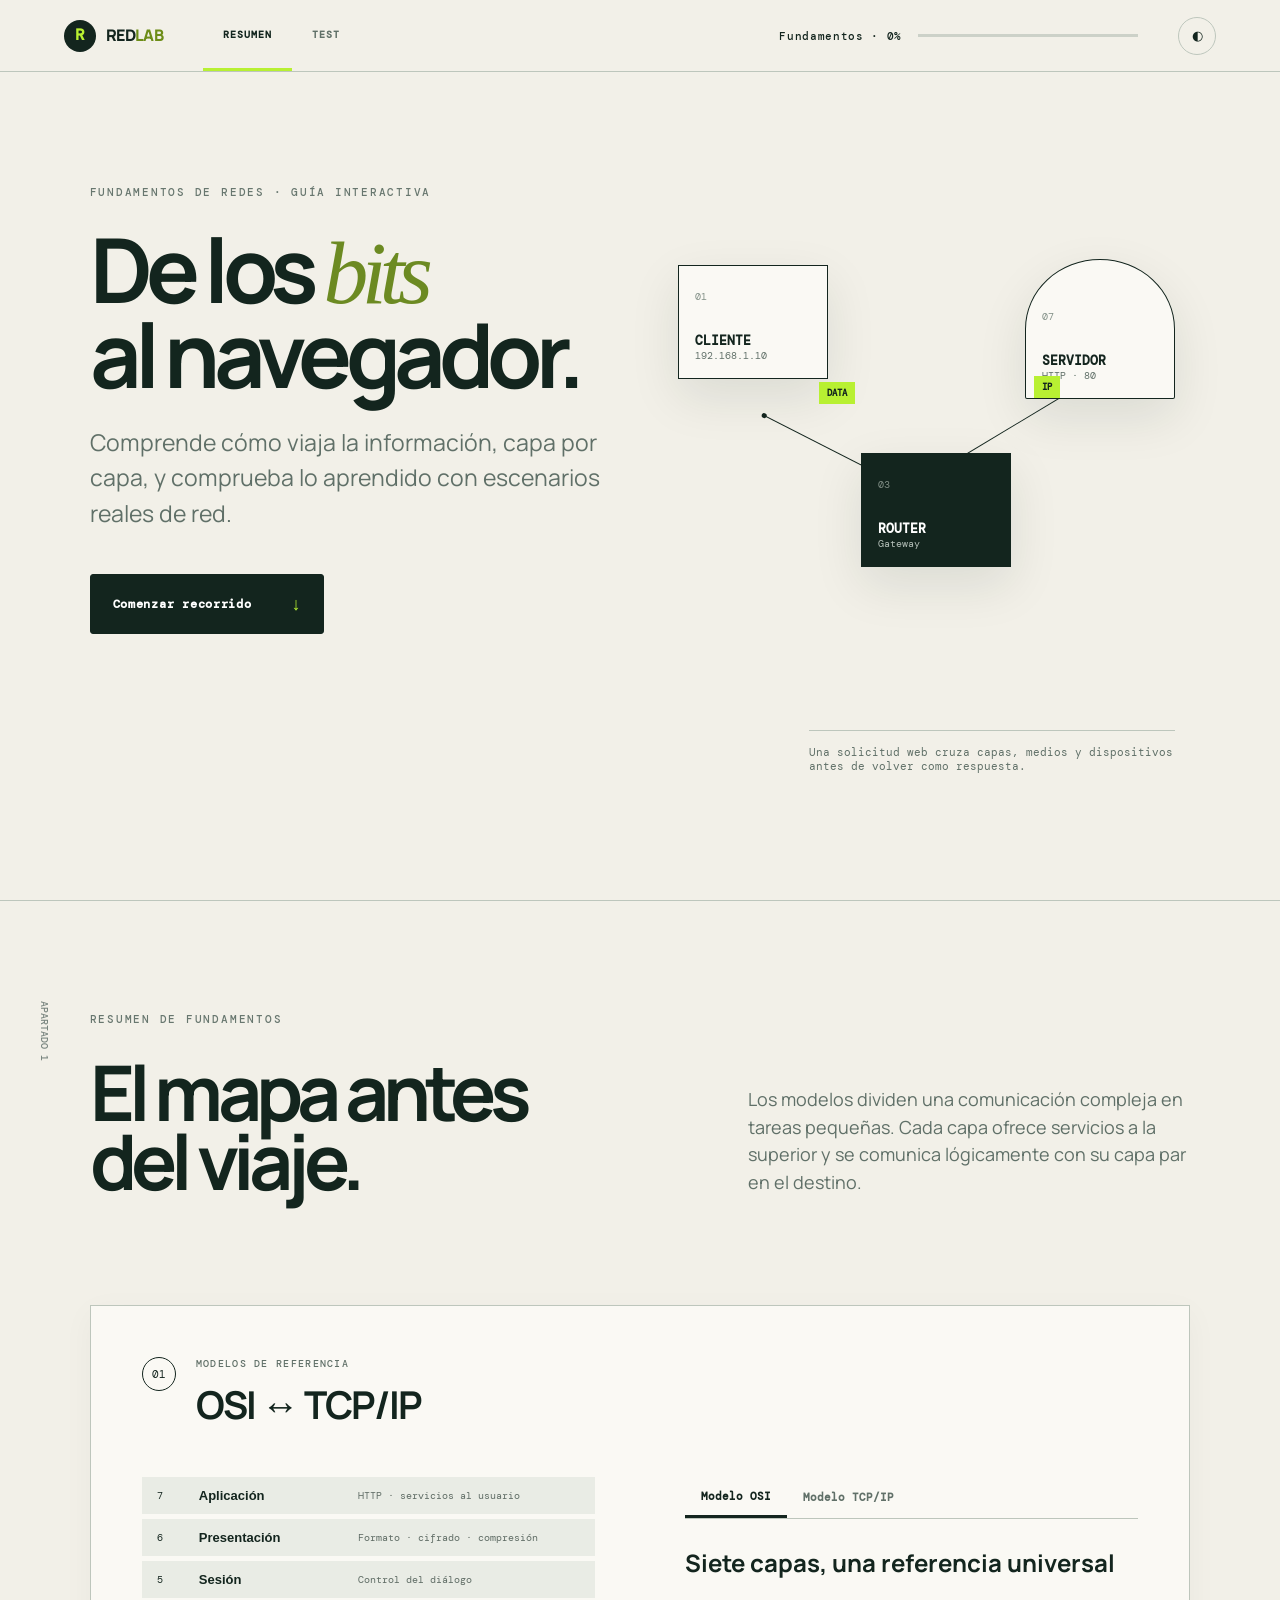
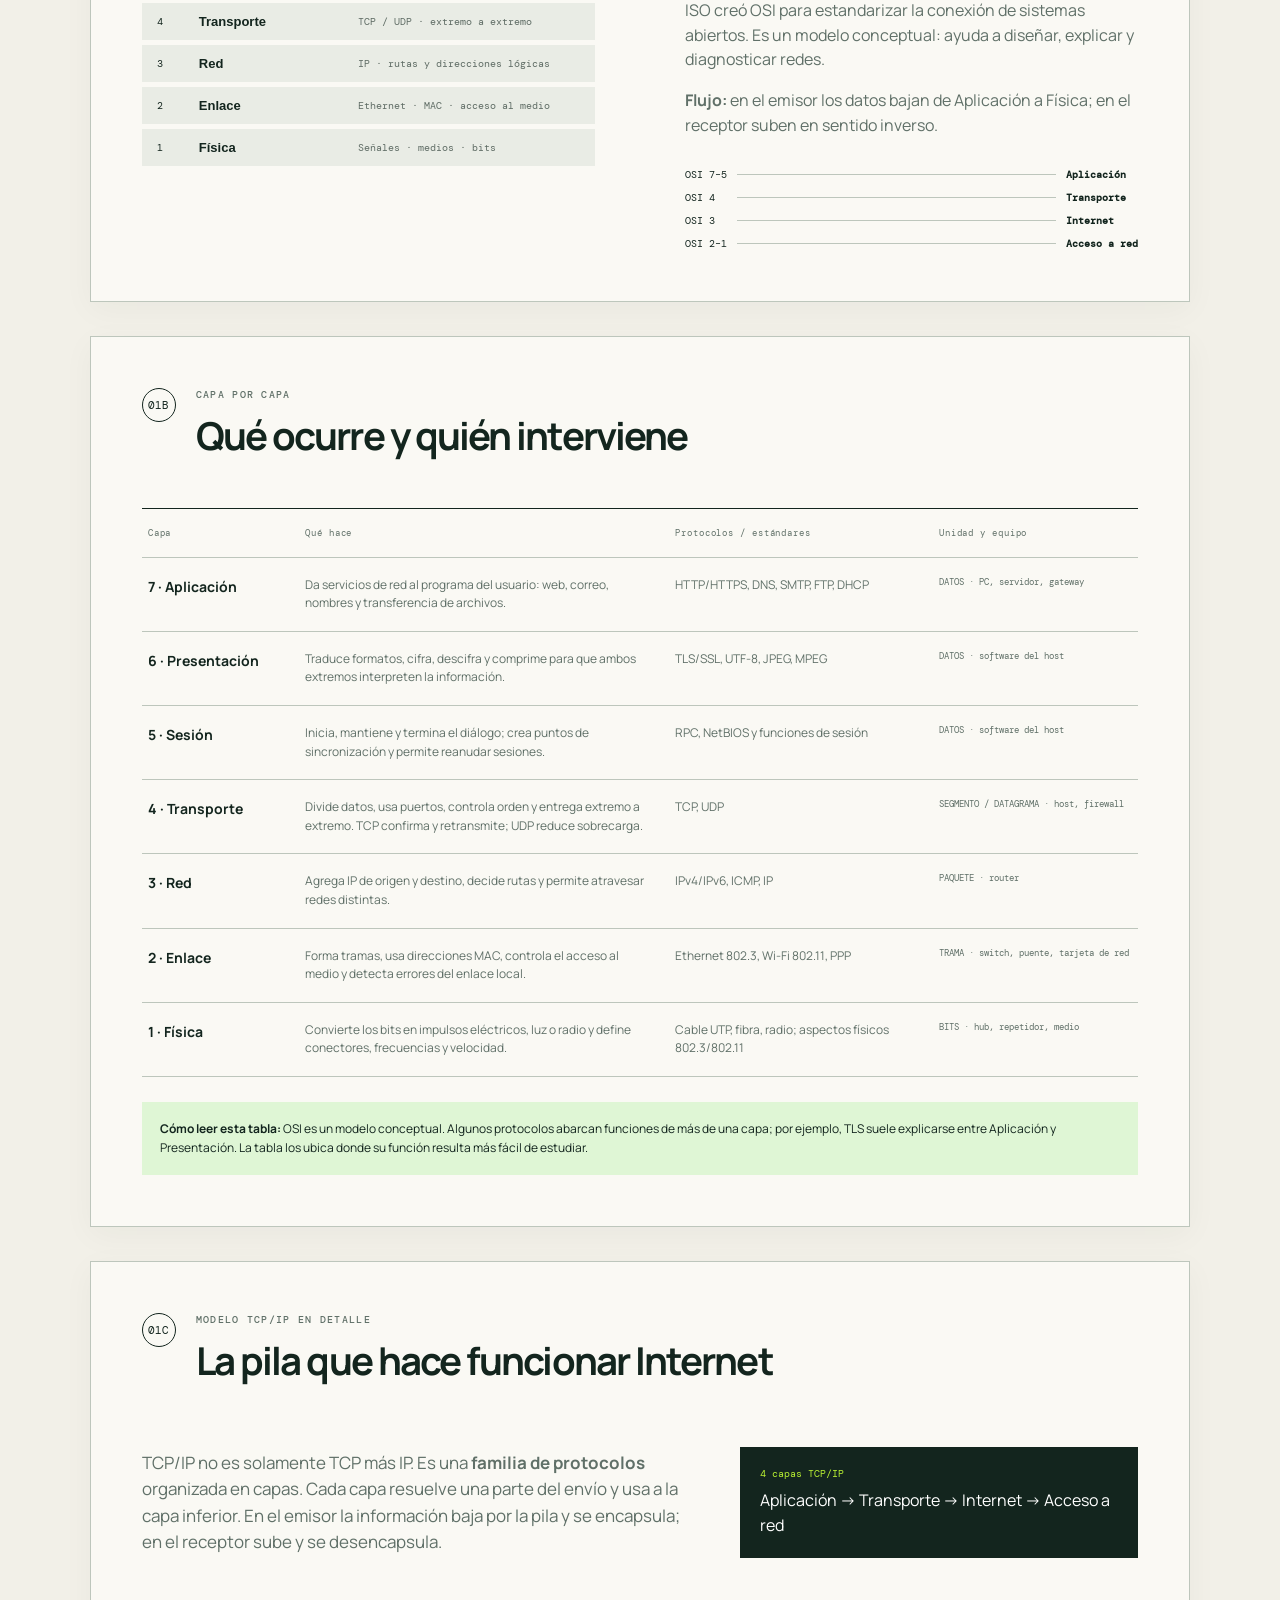
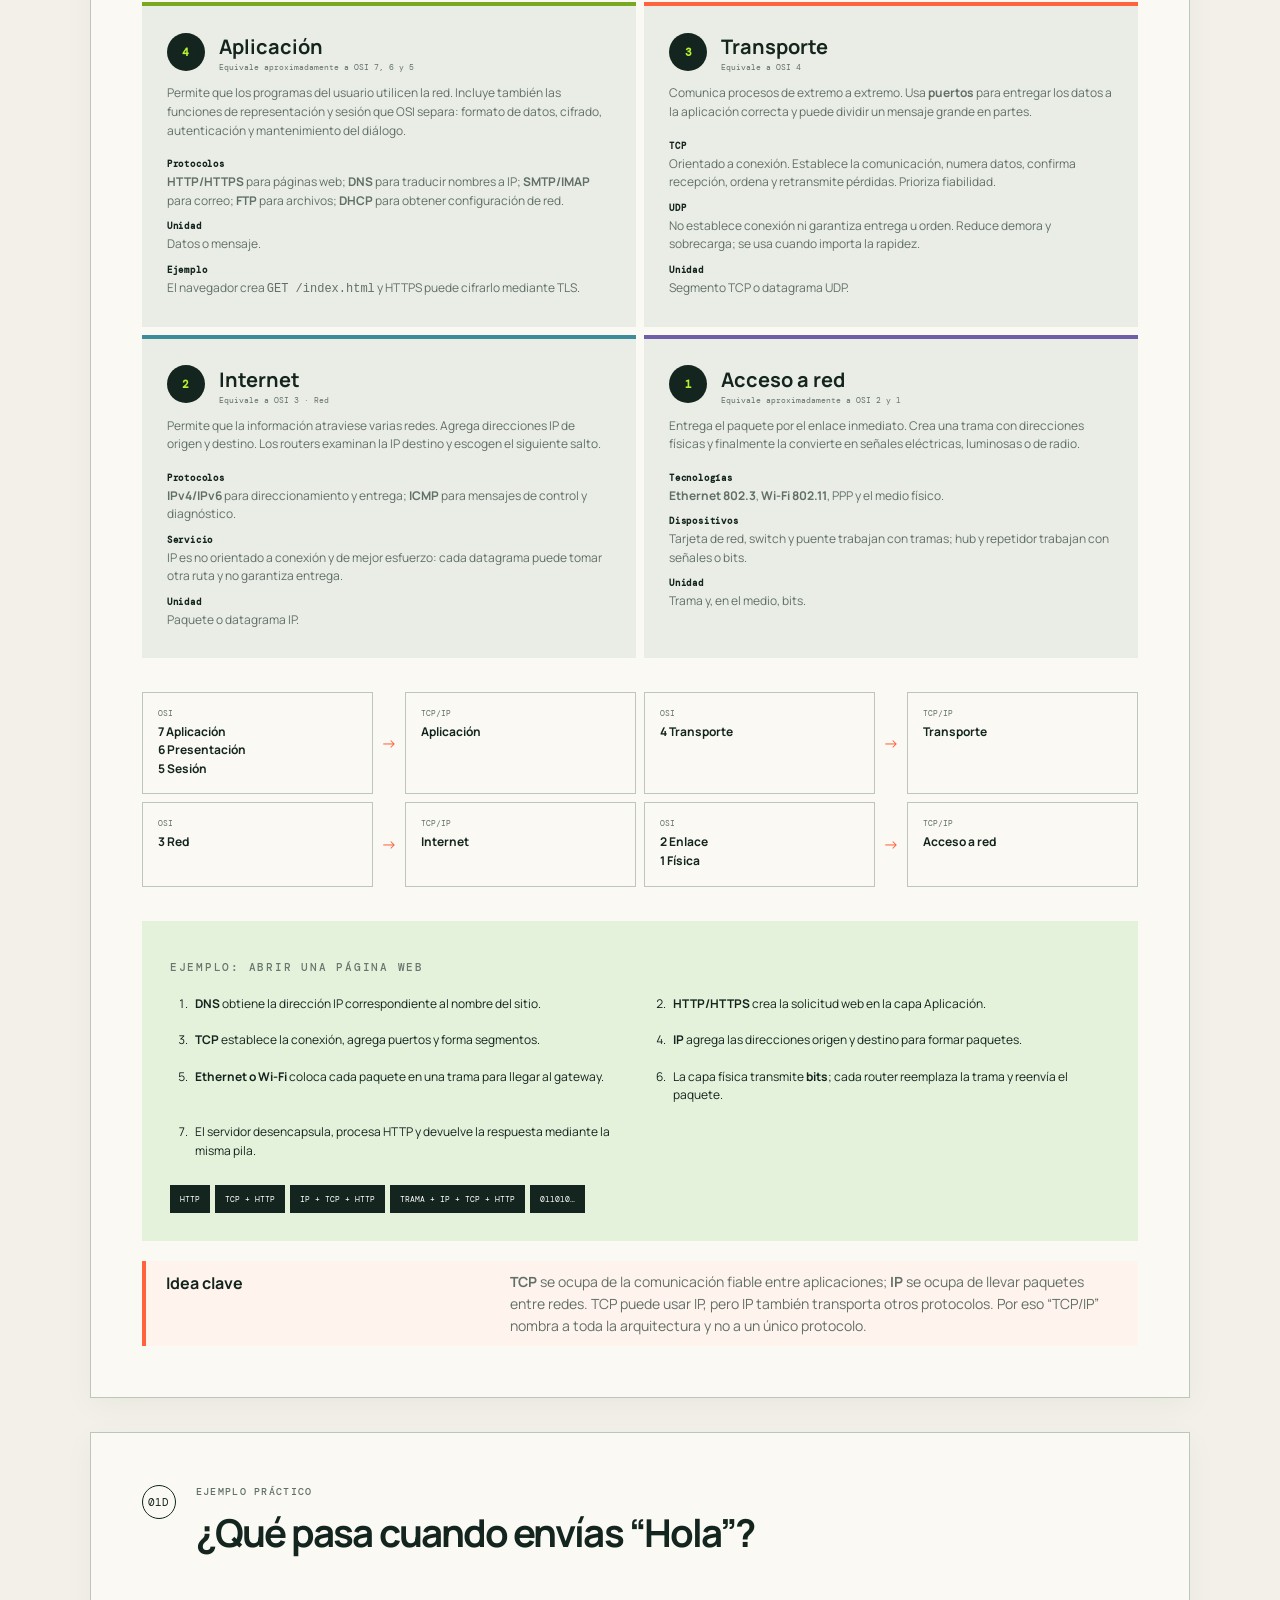
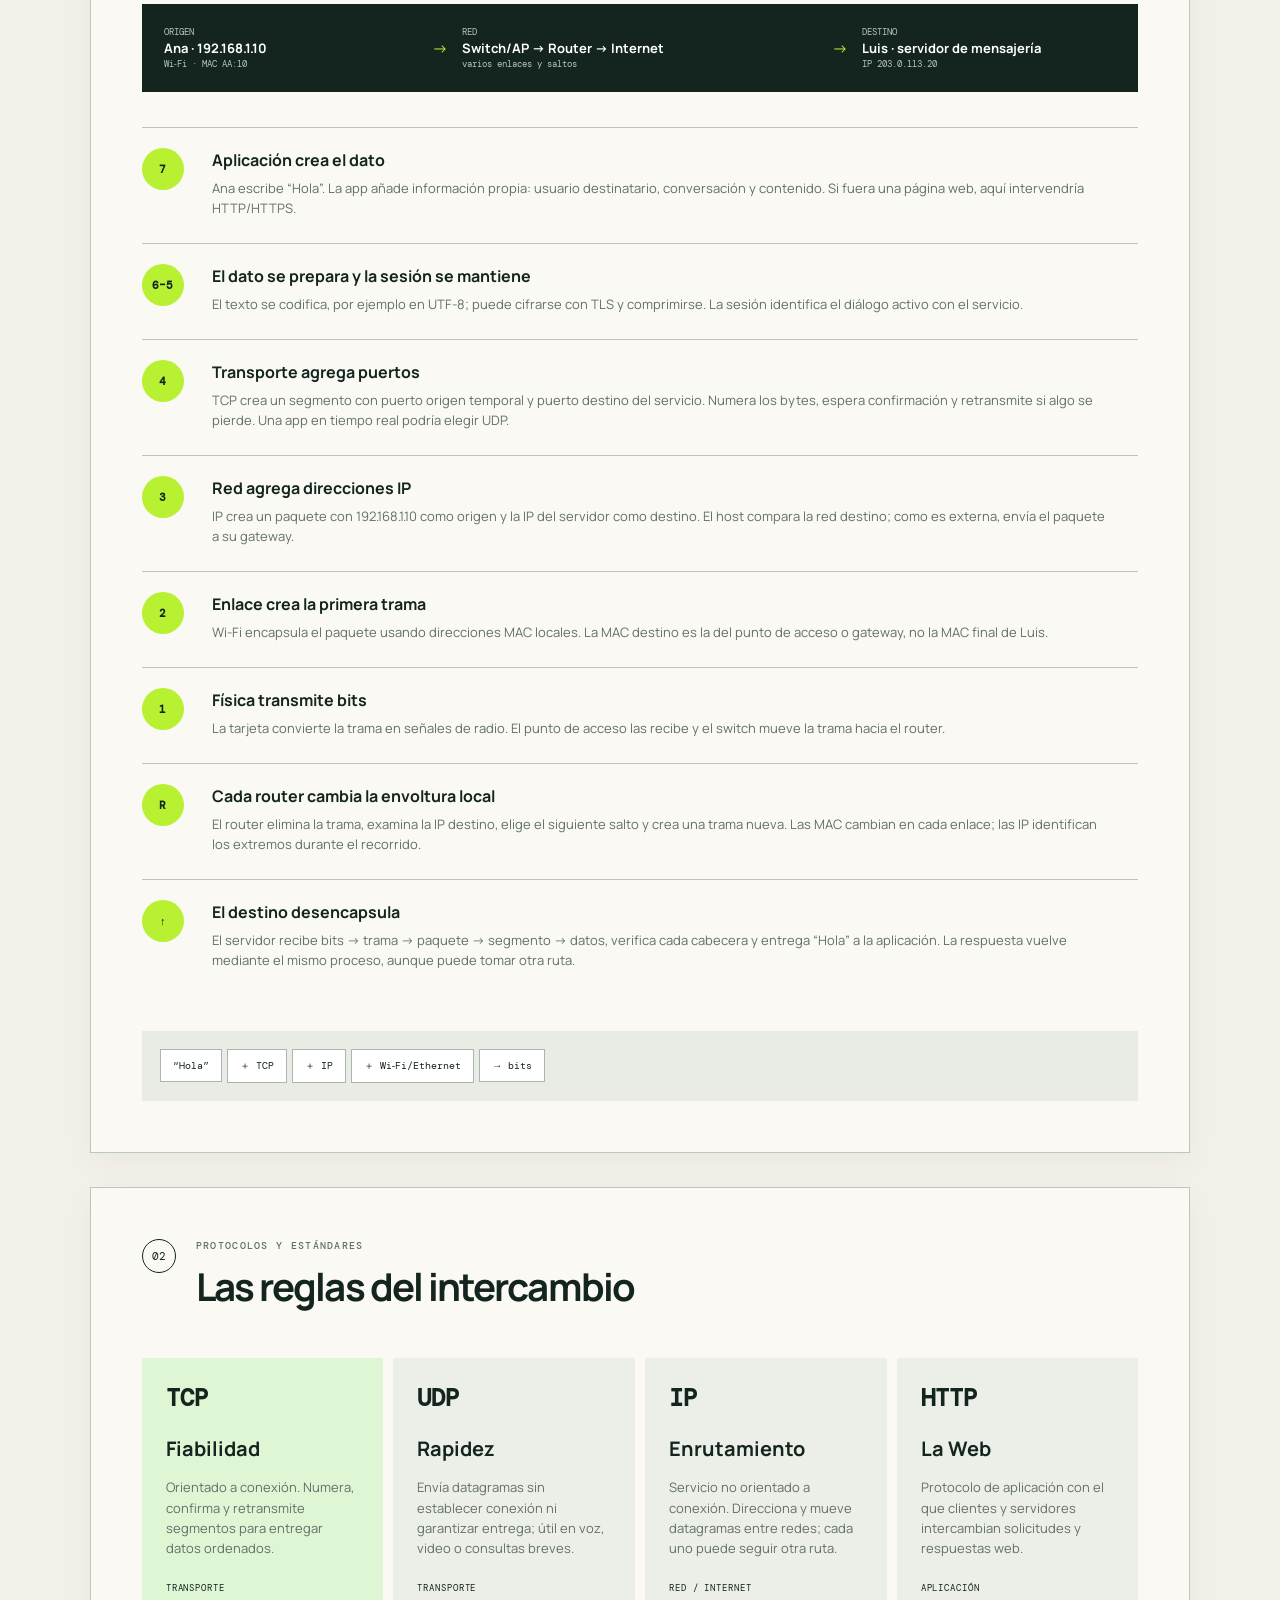
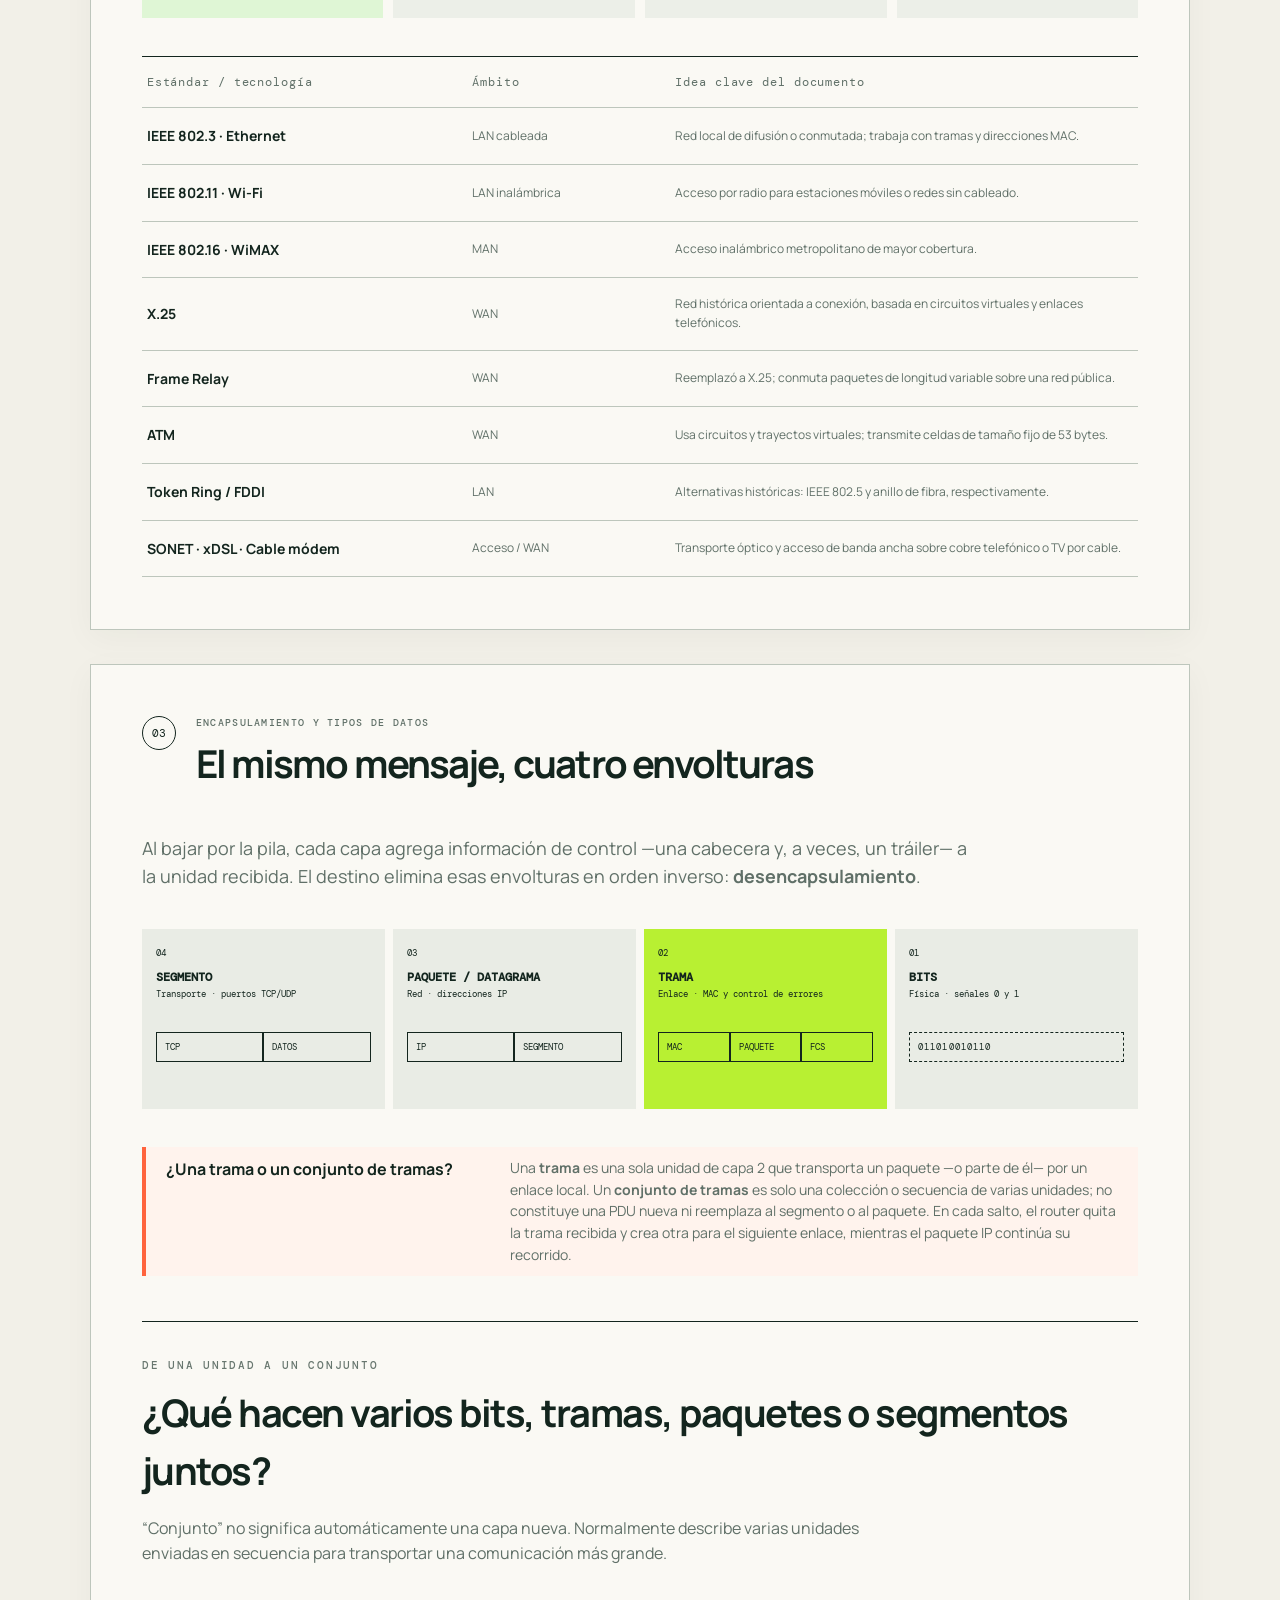
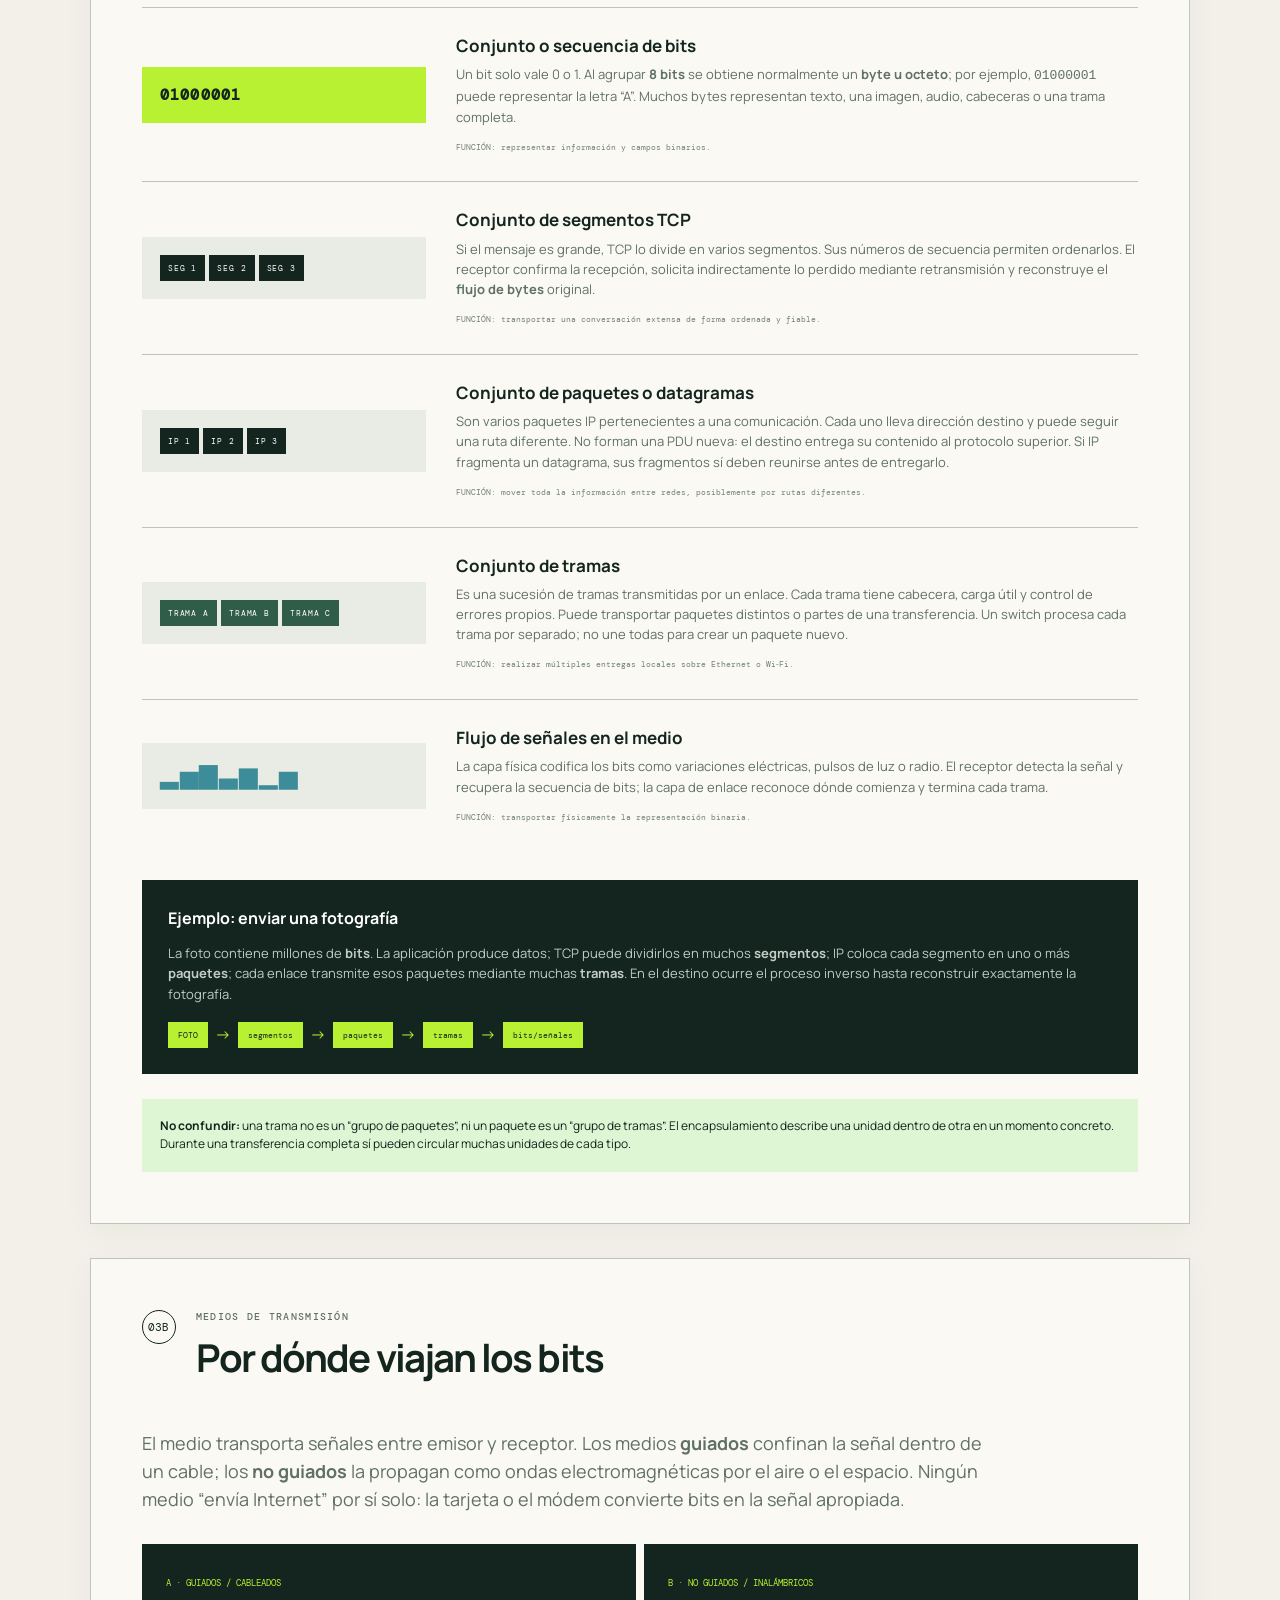
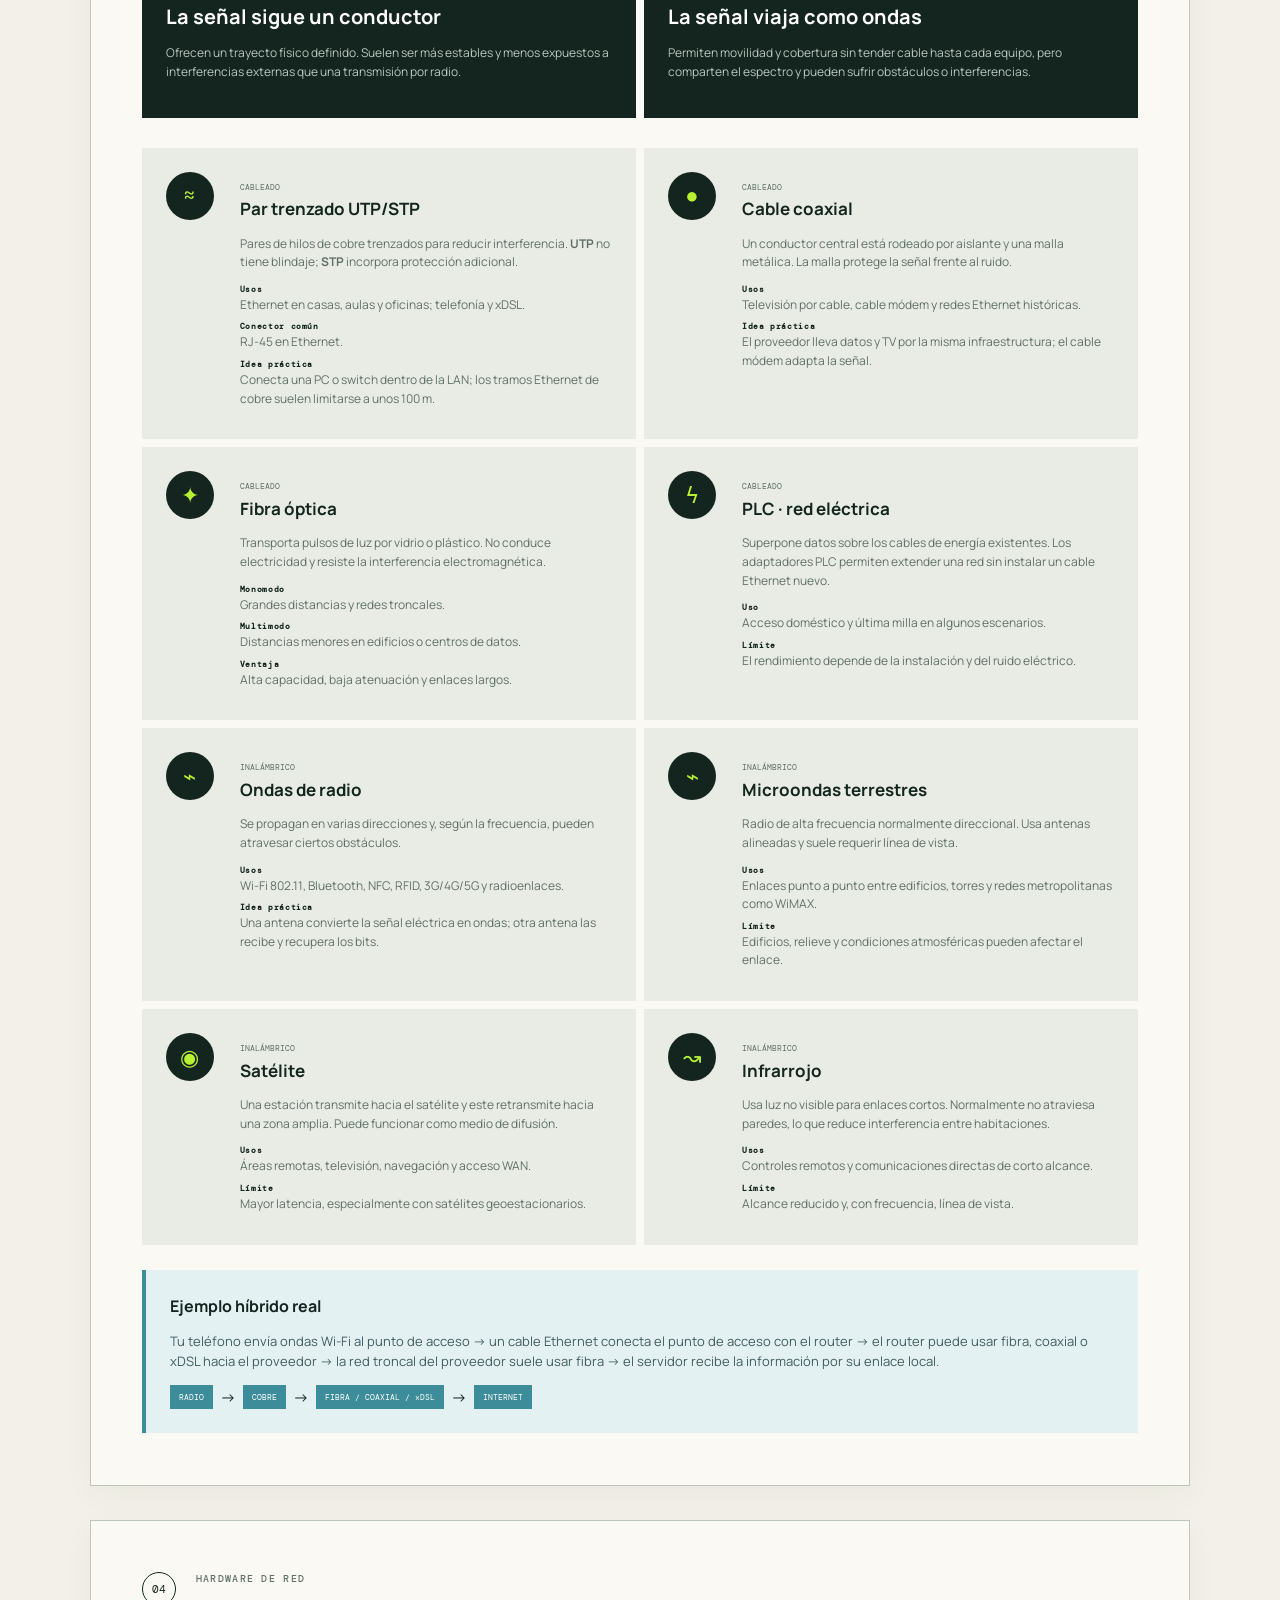
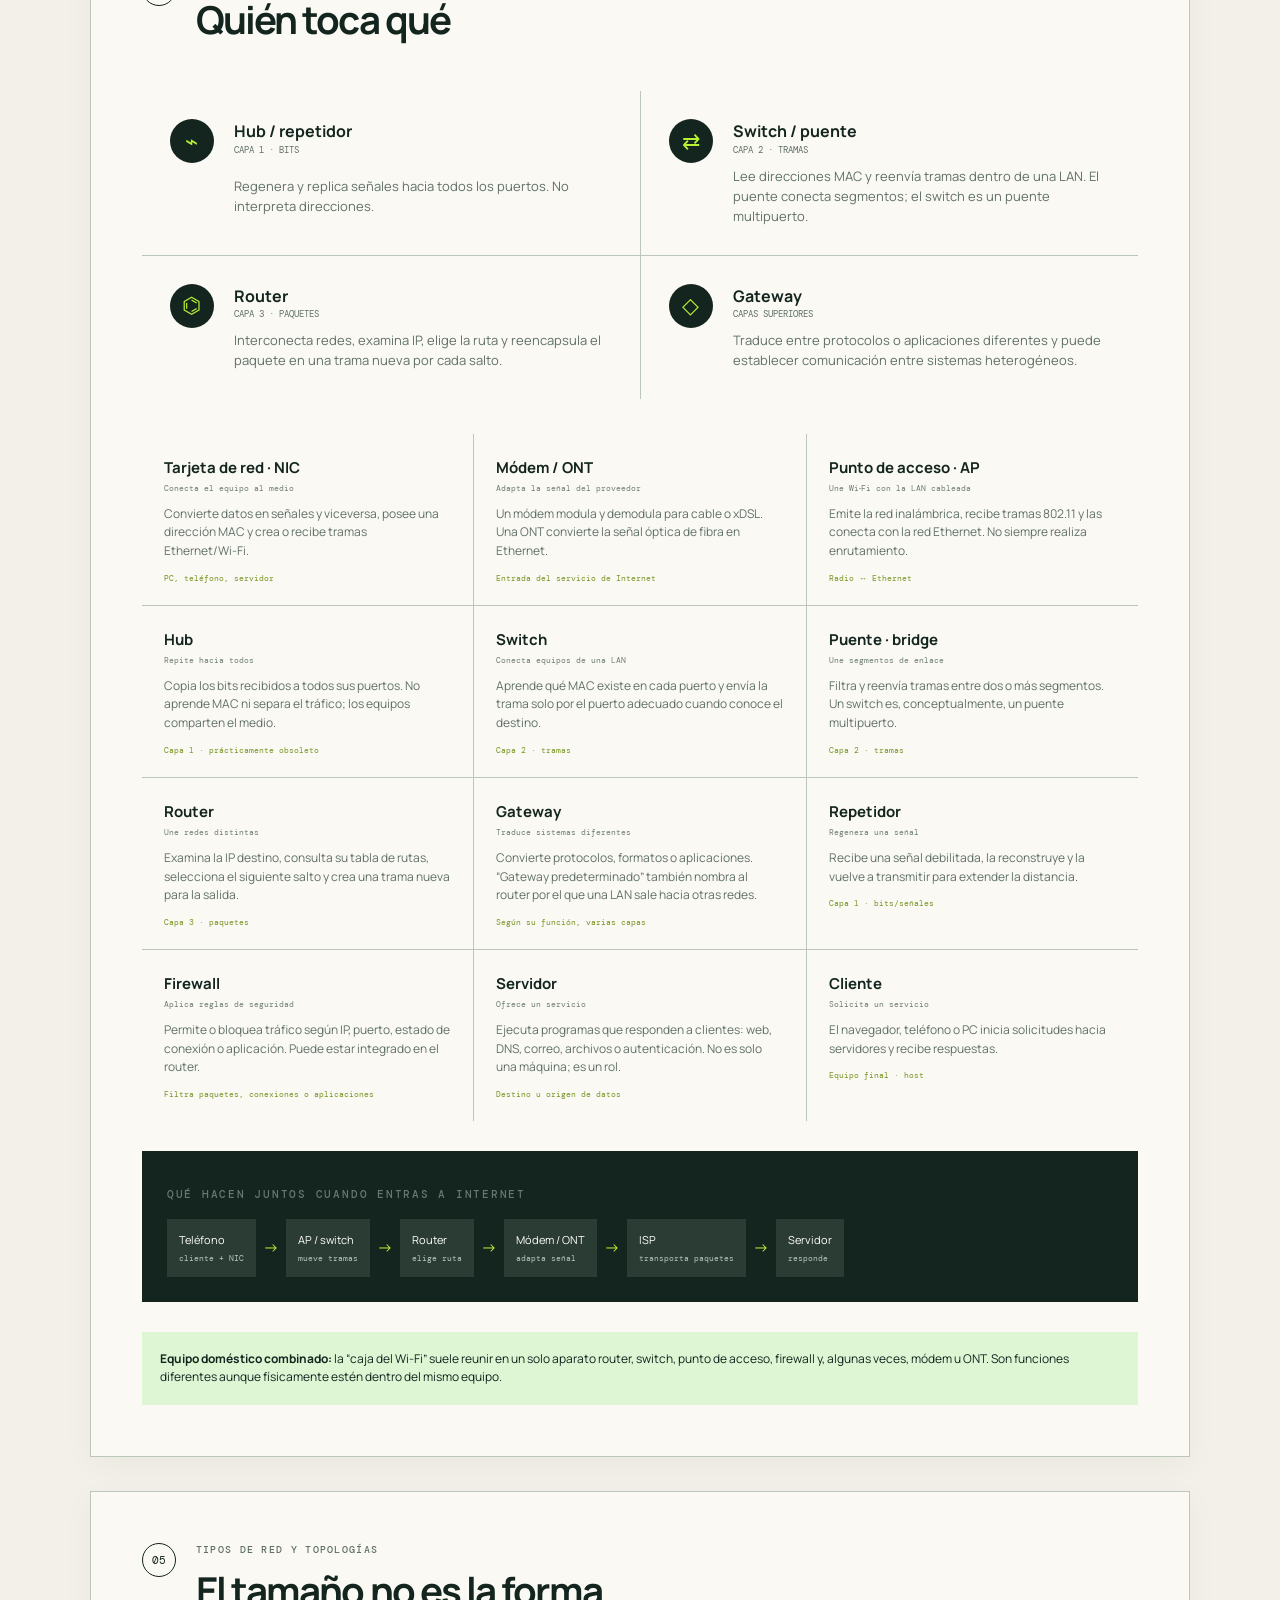
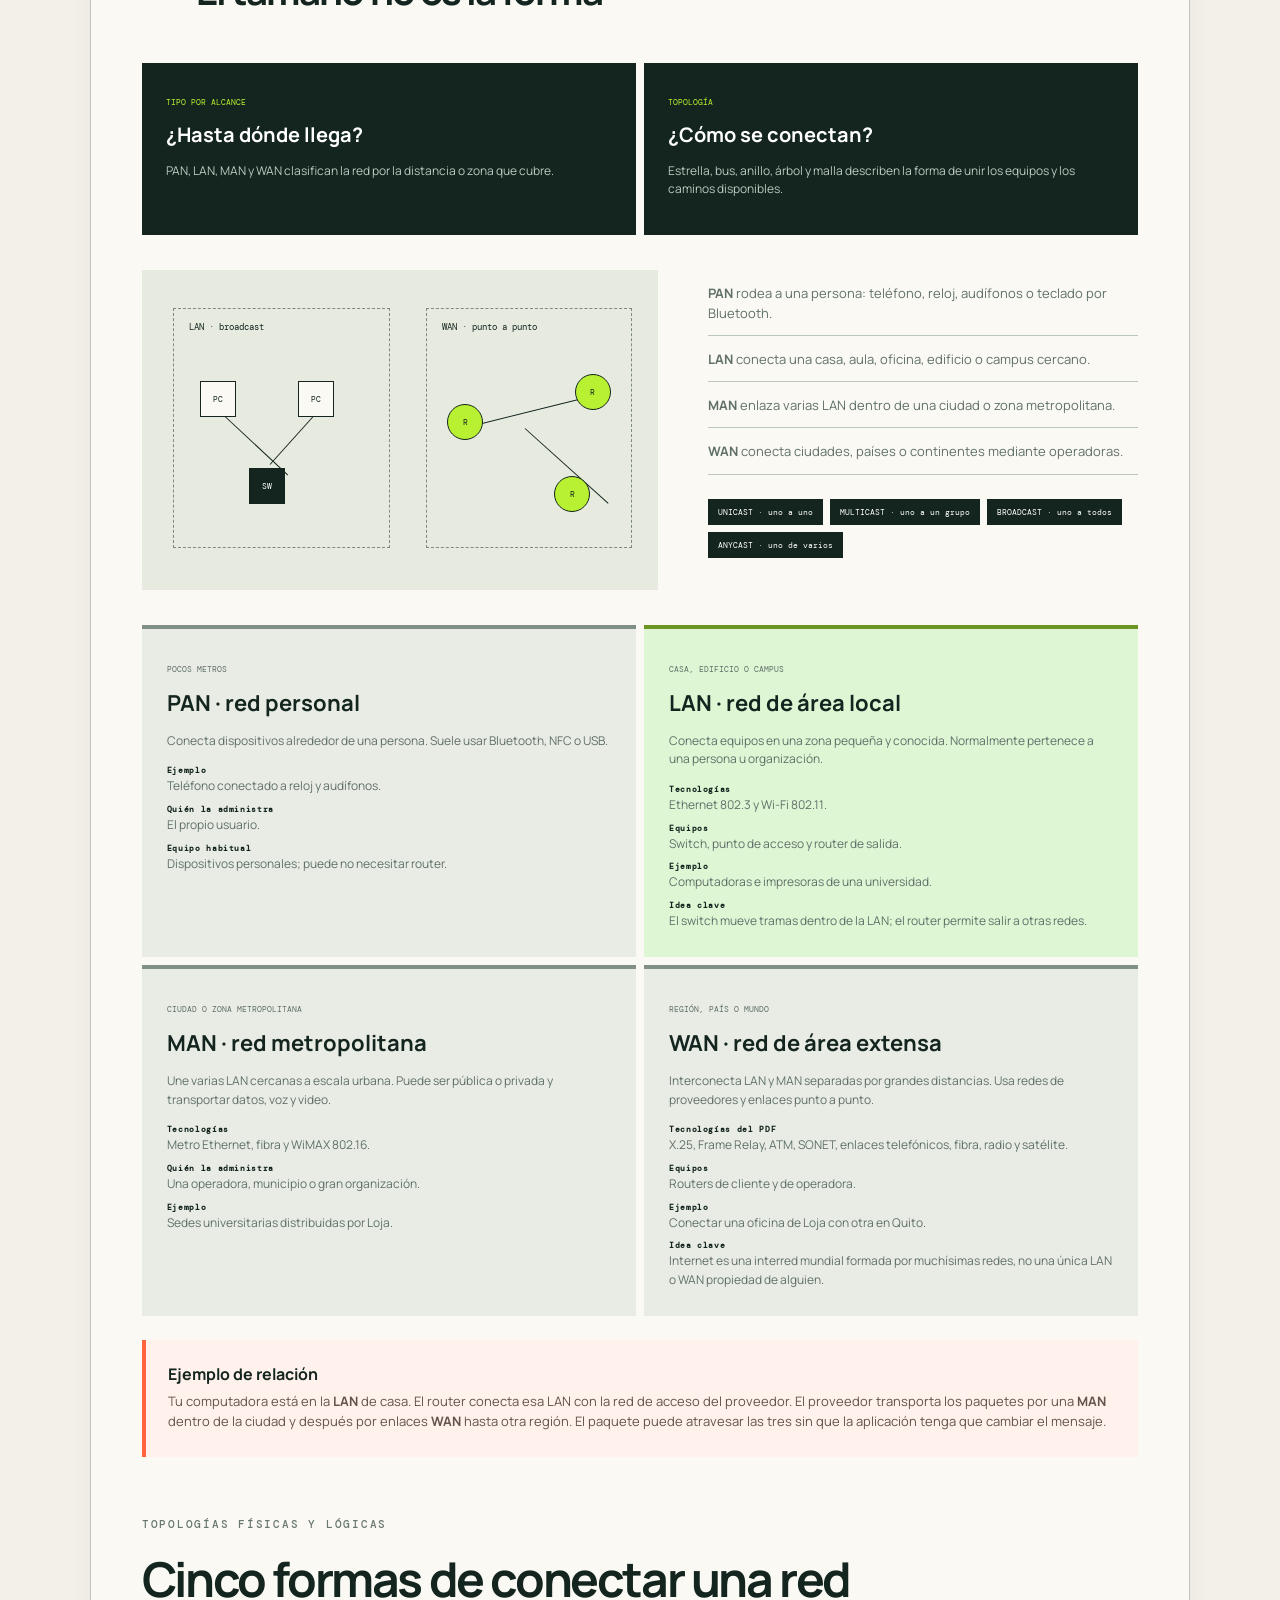
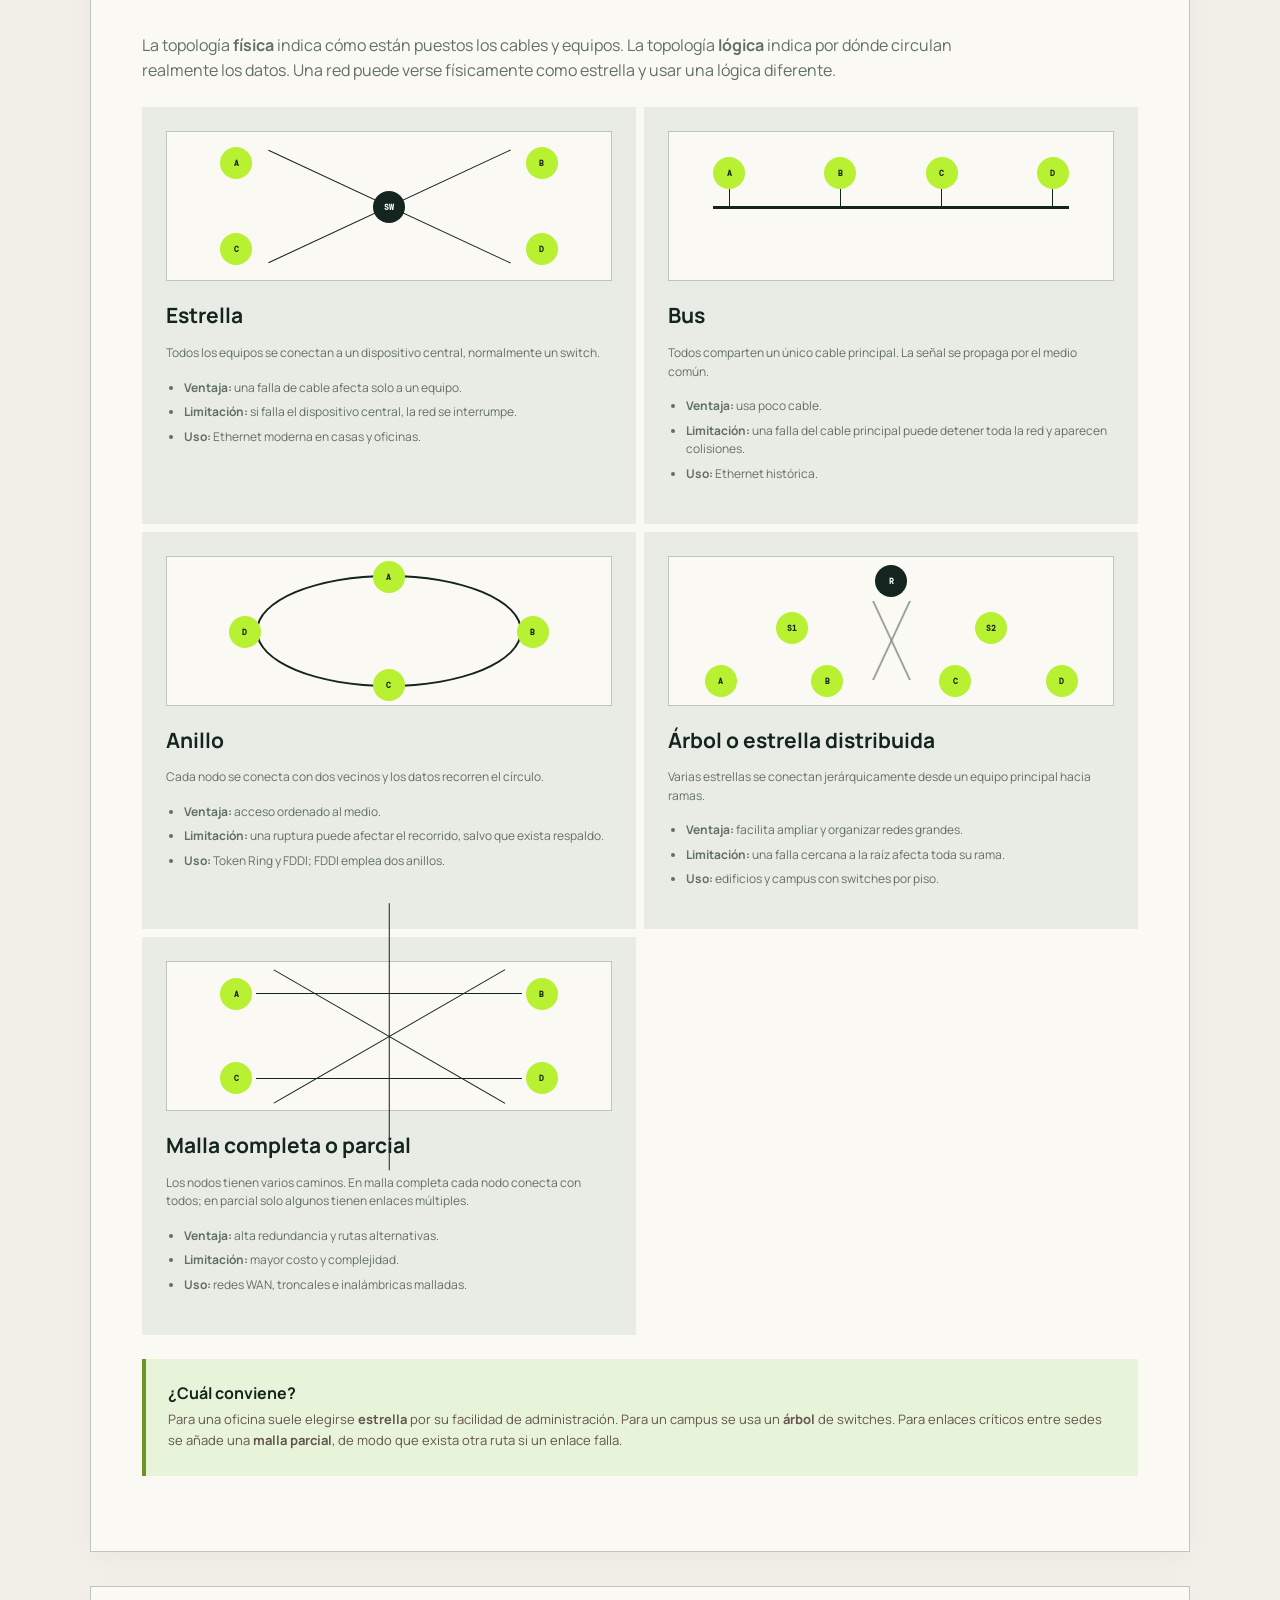
==== commit e513fd3f: "Expand network types and topology explanations" ====
--- a/index.html
+++ b/index.html
@@ -236,20 +236,38 @@
       </article>
 
       <article class="content-block topology-block">
-        <div class="card-title"><span>05</span><div><p>ESCALA, TOPOLOGÍA Y DESTINO</p><h3>La forma de la red importa</h3></div></div>
+        <div class="card-title"><span>05</span><div><p>TIPOS DE RED Y TOPOLOGÍAS</p><h3>El tamaño no es la forma</h3></div></div>
+        <div class="concept-difference"><div><span>TIPO POR ALCANCE</span><b>¿Hasta dónde llega?</b><p>PAN, LAN, MAN y WAN clasifican la red por la distancia o zona que cubre.</p></div><div><span>TOPOLOGÍA</span><b>¿Cómo se conectan?</b><p>Estrella, bus, anillo, árbol y malla describen la forma de unir los equipos y los caminos disponibles.</p></div></div>
         <div class="topology-layout">
           <div class="mini-network" aria-label="Diagrama LAN conectada a WAN">
             <div class="lan-zone"><b>LAN · broadcast</b><i class="pc p1">PC</i><i class="pc p2">PC</i><i class="switch-dot">SW</i><span class="wire w1"></span><span class="wire w2"></span></div>
             <div class="wan-zone"><b>WAN · punto a punto</b><i class="r r1">R</i><i class="r r2">R</i><i class="r r3">R</i><span class="route rt1"></span><span class="route rt2"></span></div>
           </div>
           <div class="destination-list">
-            <p><b>LAN</b> área local, propiedad habitual del usuario; Ethernet o Wi‑Fi.</p>
-            <p><b>MAN</b> cubre una ciudad o zona metropolitana; el PDF cita WiMAX.</p>
-            <p><b>WAN</b> enlaza regiones mediante operadoras y enlaces punto a punto.</p>
+            <p><b>PAN</b> rodea a una persona: teléfono, reloj, audífonos o teclado por Bluetooth.</p>
+            <p><b>LAN</b> conecta una casa, aula, oficina, edificio o campus cercano.</p>
+            <p><b>MAN</b> enlaza varias LAN dentro de una ciudad o zona metropolitana.</p>
+            <p><b>WAN</b> conecta ciudades, países o continentes mediante operadoras.</p>
             <div class="chips"><span>UNICAST · uno a uno</span><span>MULTICAST · uno a un grupo</span><span>BROADCAST · uno a todos</span><span>ANYCAST · uno de varios</span></div>
           </div>
         </div>
-        <p class="footnote">Topologías descritas en el documento: estrella, anillo, árbol o estrella distribuida, malla completa, anillos interconectados y malla parcial.</p>
+        <div class="scope-cards">
+          <article><span>POCOS METROS</span><h4>PAN · red personal</h4><p>Conecta dispositivos alrededor de una persona. Suele usar Bluetooth, NFC o USB.</p><dl><dt>Ejemplo</dt><dd>Teléfono conectado a reloj y audífonos.</dd><dt>Quién la administra</dt><dd>El propio usuario.</dd><dt>Equipo habitual</dt><dd>Dispositivos personales; puede no necesitar router.</dd></dl></article>
+          <article class="featured"><span>CASA, EDIFICIO O CAMPUS</span><h4>LAN · red de área local</h4><p>Conecta equipos en una zona pequeña y conocida. Normalmente pertenece a una persona u organización.</p><dl><dt>Tecnologías</dt><dd>Ethernet 802.3 y Wi‑Fi 802.11.</dd><dt>Equipos</dt><dd>Switch, punto de acceso y router de salida.</dd><dt>Ejemplo</dt><dd>Computadoras e impresoras de una universidad.</dd><dt>Idea clave</dt><dd>El switch mueve tramas dentro de la LAN; el router permite salir a otras redes.</dd></dl></article>
+          <article><span>CIUDAD O ZONA METROPOLITANA</span><h4>MAN · red metropolitana</h4><p>Une varias LAN cercanas a escala urbana. Puede ser pública o privada y transportar datos, voz y video.</p><dl><dt>Tecnologías</dt><dd>Metro Ethernet, fibra y WiMAX 802.16.</dd><dt>Quién la administra</dt><dd>Una operadora, municipio o gran organización.</dd><dt>Ejemplo</dt><dd>Sedes universitarias distribuidas por Loja.</dd></dl></article>
+          <article><span>REGIÓN, PAÍS O MUNDO</span><h4>WAN · red de área extensa</h4><p>Interconecta LAN y MAN separadas por grandes distancias. Usa redes de proveedores y enlaces punto a punto.</p><dl><dt>Tecnologías del PDF</dt><dd>X.25, Frame Relay, ATM, SONET, enlaces telefónicos, fibra, radio y satélite.</dd><dt>Equipos</dt><dd>Routers de cliente y de operadora.</dd><dt>Ejemplo</dt><dd>Conectar una oficina de Loja con otra en Quito.</dd><dt>Idea clave</dt><dd>Internet es una interred mundial formada por muchísimas redes, no una única LAN o WAN propiedad de alguien.</dd></dl></article>
+        </div>
+        <div class="scope-example"><b>Ejemplo de relación</b><p>Tu computadora está en la <strong>LAN</strong> de casa. El router conecta esa LAN con la red de acceso del proveedor. El proveedor transporta los paquetes por una <strong>MAN</strong> dentro de la ciudad y después por enlaces <strong>WAN</strong> hasta otra región. El paquete puede atravesar las tres sin que la aplicación tenga que cambiar el mensaje.</p></div>
+
+        <div class="subheading"><p class="eyebrow">TOPOLOGÍAS FÍSICAS Y LÓGICAS</p><h4>Cinco formas de conectar una red</h4><p>La topología <strong>física</strong> indica cómo están puestos los cables y equipos. La topología <strong>lógica</strong> indica por dónde circulan realmente los datos. Una red puede verse físicamente como estrella y usar una lógica diferente.</p></div>
+        <div class="topology-cards">
+          <article><div class="topo-diagram star-topo"><i></i><span>A</span><span>B</span><span>C</span><span>D</span><b>SW</b></div><h4>Estrella</h4><p>Todos los equipos se conectan a un dispositivo central, normalmente un switch.</p><ul><li><strong>Ventaja:</strong> una falla de cable afecta solo a un equipo.</li><li><strong>Limitación:</strong> si falla el dispositivo central, la red se interrumpe.</li><li><strong>Uso:</strong> Ethernet moderna en casas y oficinas.</li></ul></article>
+          <article><div class="topo-diagram bus-topo"><i></i><span>A</span><span>B</span><span>C</span><span>D</span></div><h4>Bus</h4><p>Todos comparten un único cable principal. La señal se propaga por el medio común.</p><ul><li><strong>Ventaja:</strong> usa poco cable.</li><li><strong>Limitación:</strong> una falla del cable principal puede detener toda la red y aparecen colisiones.</li><li><strong>Uso:</strong> Ethernet histórica.</li></ul></article>
+          <article><div class="topo-diagram ring-topo"><span>A</span><span>B</span><span>C</span><span>D</span><i></i></div><h4>Anillo</h4><p>Cada nodo se conecta con dos vecinos y los datos recorren el círculo.</p><ul><li><strong>Ventaja:</strong> acceso ordenado al medio.</li><li><strong>Limitación:</strong> una ruptura puede afectar el recorrido, salvo que exista respaldo.</li><li><strong>Uso:</strong> Token Ring y FDDI; FDDI emplea dos anillos.</li></ul></article>
+          <article><div class="topo-diagram tree-topo"><b>R</b><span>S1</span><span>S2</span><em>A</em><em>B</em><em>C</em><em>D</em></div><h4>Árbol o estrella distribuida</h4><p>Varias estrellas se conectan jerárquicamente desde un equipo principal hacia ramas.</p><ul><li><strong>Ventaja:</strong> facilita ampliar y organizar redes grandes.</li><li><strong>Limitación:</strong> una falla cercana a la raíz afecta toda su rama.</li><li><strong>Uso:</strong> edificios y campus con switches por piso.</li></ul></article>
+          <article><div class="topo-diagram mesh-topo"><span>A</span><span>B</span><span>C</span><span>D</span><i></i><i></i><i></i></div><h4>Malla completa o parcial</h4><p>Los nodos tienen varios caminos. En malla completa cada nodo conecta con todos; en parcial solo algunos tienen enlaces múltiples.</p><ul><li><strong>Ventaja:</strong> alta redundancia y rutas alternativas.</li><li><strong>Limitación:</strong> mayor costo y complejidad.</li><li><strong>Uso:</strong> redes WAN, troncales e inalámbricas malladas.</li></ul></article>
+        </div>
+        <div class="topology-choice"><b>¿Cuál conviene?</b><p>Para una oficina suele elegirse <strong>estrella</strong> por su facilidad de administración. Para un campus se usa un <strong>árbol</strong> de switches. Para enlaces críticos entre sedes se añade una <strong>malla parcial</strong>, de modo que exista otra ruta si un enlace falla.</p></div>
       </article>
 
       <article class="content-block">
--- a/styles.css
+++ b/styles.css
@@ -8,5 +8,6 @@
 .tcpip-intro{display:grid;grid-template-columns:1.4fr 1fr;gap:40px;align-items:center;margin-bottom:30px}.tcpip-intro>p{font-size:17px;color:var(--muted)}.tcpip-intro>div{padding:20px;background:var(--ink);color:white}.tcpip-intro b,.tcpip-intro span{display:block}.tcpip-intro b{color:var(--green);font:10px 'DM Mono';margin-bottom:8px}.tcpip-stack{display:grid;grid-template-columns:1fr 1fr;gap:8px}.tcpip-stack section{padding:25px;background:#eaede6;border-top:4px solid var(--ink)}.tcpip-stack header{display:flex;gap:14px;align-items:center}.tcpip-stack header>span{display:grid;place-items:center;width:38px;height:38px;border-radius:50%;background:var(--ink);color:var(--green);font:700 11px 'DM Mono'}.tcpip-stack header b,.tcpip-stack header small{display:block}.tcpip-stack header b{font-size:20px}.tcpip-stack header small{font:8px 'DM Mono';color:var(--muted)}.tcpip-stack section>p,.tcpip-stack dd{font-size:12px;color:var(--muted)}.tcpip-stack dl{margin:18px 0 0}.tcpip-stack dt{font:700 9px 'DM Mono';letter-spacing:.09em;margin-top:10px}.tcpip-stack dd{margin:3px 0}.tcp-app{border-color:#79a821!important}.tcp-transport{border-color:#ff633d!important}.tcp-internet{border-color:#3d8c99!important}.tcp-access{border-color:#715ea8!important}.osi-compare{display:grid;grid-template-columns:1fr auto 1fr 1fr auto 1fr;gap:8px;align-items:stretch;margin:34px 0}.osi-compare>div{padding:15px;background:var(--surface);border:1px solid var(--line)}.osi-compare span,.osi-compare b{display:block}.osi-compare span{font:8px 'DM Mono';color:var(--muted)}.osi-compare b{font-size:12px;margin-top:5px}.osi-compare>i{align-self:center;color:var(--orange);font-style:normal}.tcpip-example{padding:28px;background:#e4f2db}.tcpip-example ol{display:grid;grid-template-columns:1fr 1fr;gap:8px 35px;padding-left:20px}.tcpip-example li{font-size:12px;padding:5px}.encapsulation-line{display:flex;flex-wrap:wrap;gap:5px;margin-top:20px}.encapsulation-line span{padding:9px 10px;background:var(--ink);color:white;font:8px 'DM Mono'}.tcpip-key{margin-top:20px}@media(max-width:900px){.tcpip-intro,.tcpip-stack{grid-template-columns:1fr}.osi-compare{grid-template-columns:1fr auto 1fr}.tcpip-example ol{grid-template-columns:1fr}}
 .collection-guide{margin-top:45px;border-top:1px solid var(--ink)}.collection-title{padding:25px 0}.collection-title h4{font-size:clamp(24px,3vw,38px);letter-spacing:-.04em;margin:8px 0}.collection-title>p:last-child{max-width:760px;color:var(--muted)}.collection-row{display:grid;grid-template-columns:1fr 2.4fr;gap:30px;padding:25px 0;border-top:1px solid var(--line);align-items:center}.collection-symbol{display:flex;flex-wrap:wrap;gap:4px;padding:18px;background:#e8ece5;font:600 11px 'DM Mono';letter-spacing:.08em}.collection-symbol i{padding:8px;background:var(--ink);color:white;font:8px 'DM Mono';font-style:normal}.collection-row b{font-size:17px}.collection-row p{font-size:13px;color:var(--muted);margin:5px 0}.collection-row small{font:8px 'DM Mono';color:#728078}.bits-row .collection-symbol{background:var(--green);font-size:15px}.frame-row .collection-symbol i{background:#2f5d49}.signal-symbol{font-size:23px;color:#3d8c99}.collection-example{margin-top:28px;padding:26px;background:var(--ink);color:white}.collection-example>p{color:#c1ccc5;font-size:13px}.collection-example>div{display:flex;align-items:center;flex-wrap:wrap;gap:7px;margin-top:18px}.collection-example span{padding:8px 10px;background:var(--green);color:#13251e;font:8px 'DM Mono'}.collection-example i{color:var(--green);font-style:normal}@media(max-width:700px){.collection-row{grid-template-columns:1fr}.collection-symbol{order:2}}
 .media-groups{display:grid;grid-template-columns:1fr 1fr;gap:8px;margin:30px 0}.media-groups section{padding:24px;background:var(--ink);color:white}.media-groups span{font:9px 'DM Mono';color:var(--green)}.media-groups h4{font-size:20px;margin:9px 0}.media-groups p{color:#bbc7c0;font-size:12px}.media-cards{display:grid;grid-template-columns:1fr 1fr;gap:8px}.media-cards>article{display:grid;grid-template-columns:58px 1fr;gap:16px;padding:24px;background:#e9ece5}.medium-icon{display:grid;place-items:center;width:48px;height:48px;border-radius:50%;background:var(--ink);color:var(--green);font-size:22px}.media-cards span{font:8px 'DM Mono';color:var(--muted)}.media-cards b{display:block;font-size:17px}.media-cards p,.media-cards dd{font-size:12px;color:var(--muted)}.media-cards dl{margin:12px 0 0}.media-cards dt{font:700 8px 'DM Mono';letter-spacing:.08em}.media-cards dd{margin:2px 0 7px}.media-path{margin-top:25px;padding:24px;border-left:4px solid #3d8c99;background:#e4f1f2}.media-path p{font-size:13px;color:#405d62}.media-path>div,.internet-chain>div{display:flex;align-items:center;flex-wrap:wrap;gap:7px}.media-path span{padding:7px 9px;background:#3d8c99;color:white;font:8px 'DM Mono'}.media-path i,.internet-chain i{font-style:normal}.equipment-guide{display:grid;grid-template-columns:repeat(3,1fr);gap:1px;margin-top:35px;background:var(--line)}.equipment-guide>div{padding:22px;background:var(--surface)}.equipment-guide b,.equipment-guide span,.equipment-guide small{display:block}.equipment-guide b{font-size:15px}.equipment-guide span{font:8px 'DM Mono';color:#6f7d75;margin:4px 0 12px}.equipment-guide p{font-size:12px;color:var(--muted)}.equipment-guide small{font:8px 'DM Mono';color:#779422}.internet-chain{margin:30px 0;padding:25px;background:var(--ink);color:white}.internet-chain>div{margin-top:18px}.internet-chain span{padding:12px;background:#2a3c33;font-size:11px}.internet-chain small{font:8px 'DM Mono';color:#b9c7bf}.internet-chain i{color:var(--green)}@media(max-width:900px){.equipment-guide{grid-template-columns:1fr 1fr}}@media(max-width:700px){.media-groups,.media-cards,.equipment-guide{grid-template-columns:1fr}}
+.concept-difference{display:grid;grid-template-columns:1fr 1fr;gap:8px;margin-bottom:35px}.concept-difference>div{padding:24px;background:var(--ink);color:white}.concept-difference span{font:8px 'DM Mono';color:var(--green)}.concept-difference b{display:block;font-size:20px;margin-top:7px}.concept-difference p{font-size:12px;color:#bcc9c1}.scope-cards{display:grid;grid-template-columns:1fr 1fr;gap:8px;margin-top:35px}.scope-cards article{padding:25px;background:#e9ece5;border-top:4px solid #819087}.scope-cards article.featured{background:var(--mint);border-top-color:#6c9421}.scope-cards span{font:8px 'DM Mono';color:var(--muted)}.scope-cards h4{font-size:22px;margin:7px 0}.scope-cards p,.scope-cards dd{font-size:12px;color:var(--muted)}.scope-cards dl{margin:15px 0 0}.scope-cards dt{font:700 8px 'DM Mono';letter-spacing:.08em;margin-top:8px}.scope-cards dd{margin:2px 0}.scope-example,.topology-choice{margin:24px 0;padding:22px;border-left:4px solid var(--orange);background:#fff1eb}.scope-example p,.topology-choice p{margin:4px 0;font-size:13px;color:#65534d}.subheading{margin:60px 0 25px}.subheading h4{font-size:clamp(28px,4vw,48px);letter-spacing:-.05em;margin:8px 0}.subheading>p:last-child{max-width:850px;color:var(--muted)}.topology-cards{display:grid;grid-template-columns:repeat(2,1fr);gap:8px}.topology-cards article{padding:24px;background:#e9ece5}.topology-cards h4{font-size:21px;margin:18px 0 4px}.topology-cards p,.topology-cards li{font-size:12px;color:var(--muted)}.topology-cards ul{padding-left:18px}.topology-cards li{margin:6px 0}.topo-diagram{height:150px;position:relative;background:var(--surface);border:1px solid var(--line)}.topo-diagram span,.topo-diagram b,.topo-diagram em{position:absolute;display:grid;place-items:center;width:32px;height:32px;border-radius:50%;background:var(--green);color:#13251e;font:700 8px 'DM Mono';font-style:normal;z-index:2}.star-topo b{left:calc(50% - 16px);top:59px;background:var(--ink);color:white}.star-topo span:nth-of-type(1){left:12%;top:15px}.star-topo span:nth-of-type(2){right:12%;top:15px}.star-topo span:nth-of-type(3){left:12%;bottom:15px}.star-topo span:nth-of-type(4){right:12%;bottom:15px}.star-topo:before,.star-topo:after{content:"";position:absolute;left:20%;top:74px;width:60%;height:1px;background:var(--ink)}.star-topo:before{transform:rotate(25deg)}.star-topo:after{transform:rotate(-25deg)}.bus-topo i{position:absolute;left:10%;right:10%;top:74px;height:3px;background:var(--ink)}.bus-topo span{top:25px}.bus-topo span:after{content:"";position:absolute;top:32px;width:1px;height:18px;background:var(--ink)}.bus-topo span:nth-of-type(1){left:10%}.bus-topo span:nth-of-type(2){left:35%}.bus-topo span:nth-of-type(3){right:35%}.bus-topo span:nth-of-type(4){right:10%}.ring-topo i{position:absolute;left:20%;right:20%;top:18px;bottom:18px;border:2px solid var(--ink);border-radius:50%}.ring-topo span:nth-of-type(1){left:calc(50% - 16px);top:4px}.ring-topo span:nth-of-type(2){right:14%;top:59px}.ring-topo span:nth-of-type(3){left:calc(50% - 16px);bottom:4px}.ring-topo span:nth-of-type(4){left:14%;top:59px}.tree-topo b{left:calc(50% - 16px);top:8px;background:var(--ink);color:white}.tree-topo span{top:55px}.tree-topo span:nth-of-type(1){left:24%}.tree-topo span:nth-of-type(2){right:24%}.tree-topo em{bottom:8px}.tree-topo em:nth-of-type(1){left:8%}.tree-topo em:nth-of-type(2){left:32%}.tree-topo em:nth-of-type(3){right:32%}.tree-topo em:nth-of-type(4){right:8%}.tree-topo:before{content:"";position:absolute;left:15%;right:15%;top:44px;bottom:25px;background:linear-gradient(65deg,transparent 49.5%,var(--ink) 50%,transparent 50.5%),linear-gradient(-65deg,transparent 49.5%,var(--ink) 50%,transparent 50.5%);opacity:.5}.mesh-topo span:nth-of-type(1){left:12%;top:16px}.mesh-topo span:nth-of-type(2){right:12%;top:16px}.mesh-topo span:nth-of-type(3){left:12%;bottom:16px}.mesh-topo span:nth-of-type(4){right:12%;bottom:16px}.mesh-topo:before,.mesh-topo:after,.mesh-topo i{content:"";position:absolute;background:var(--ink);height:1px;left:20%;right:20%;top:74px}.mesh-topo:before{transform:rotate(30deg)}.mesh-topo:after{transform:rotate(-30deg)}.mesh-topo i:nth-of-type(1){transform:rotate(90deg)}.mesh-topo i:nth-of-type(2){left:20%;right:20%;top:31px}.mesh-topo i:nth-of-type(3){left:20%;right:20%;top:116px}.topology-choice{border-left-color:#6b9420;background:#e7f4da}@media(max-width:800px){.concept-difference,.scope-cards,.topology-cards{grid-template-columns:1fr}}
 .bank-note{margin:24px 0 0;font:10px 'DM Mono';letter-spacing:.04em}.bank-note strong{font-size:18px}.topic-picker button{transition:background .15s,color .15s}
 .study-grid{display:grid;grid-template-columns:repeat(3,1fr);gap:1px;background:var(--line)}.study-grid section{background:var(--surface);padding:26px}.study-grid span{display:block;margin-bottom:16px;font:9px 'DM Mono';letter-spacing:.14em;color:#738078}.study-grid b{font-size:18px}.study-grid p,.study-grid li{font-size:12px;color:var(--muted)}.study-grid ul{margin:14px 0 0;padding-left:18px}.study-grid li{margin:7px 0}.study-grid li strong{color:var(--ink)}.micro-note{border-left:3px solid var(--orange);padding-left:12px}@media(max-width:1000px){.study-grid{grid-template-columns:1fr 1fr}}@media(max-width:600px){.study-grid{grid-template-columns:1fr}}
